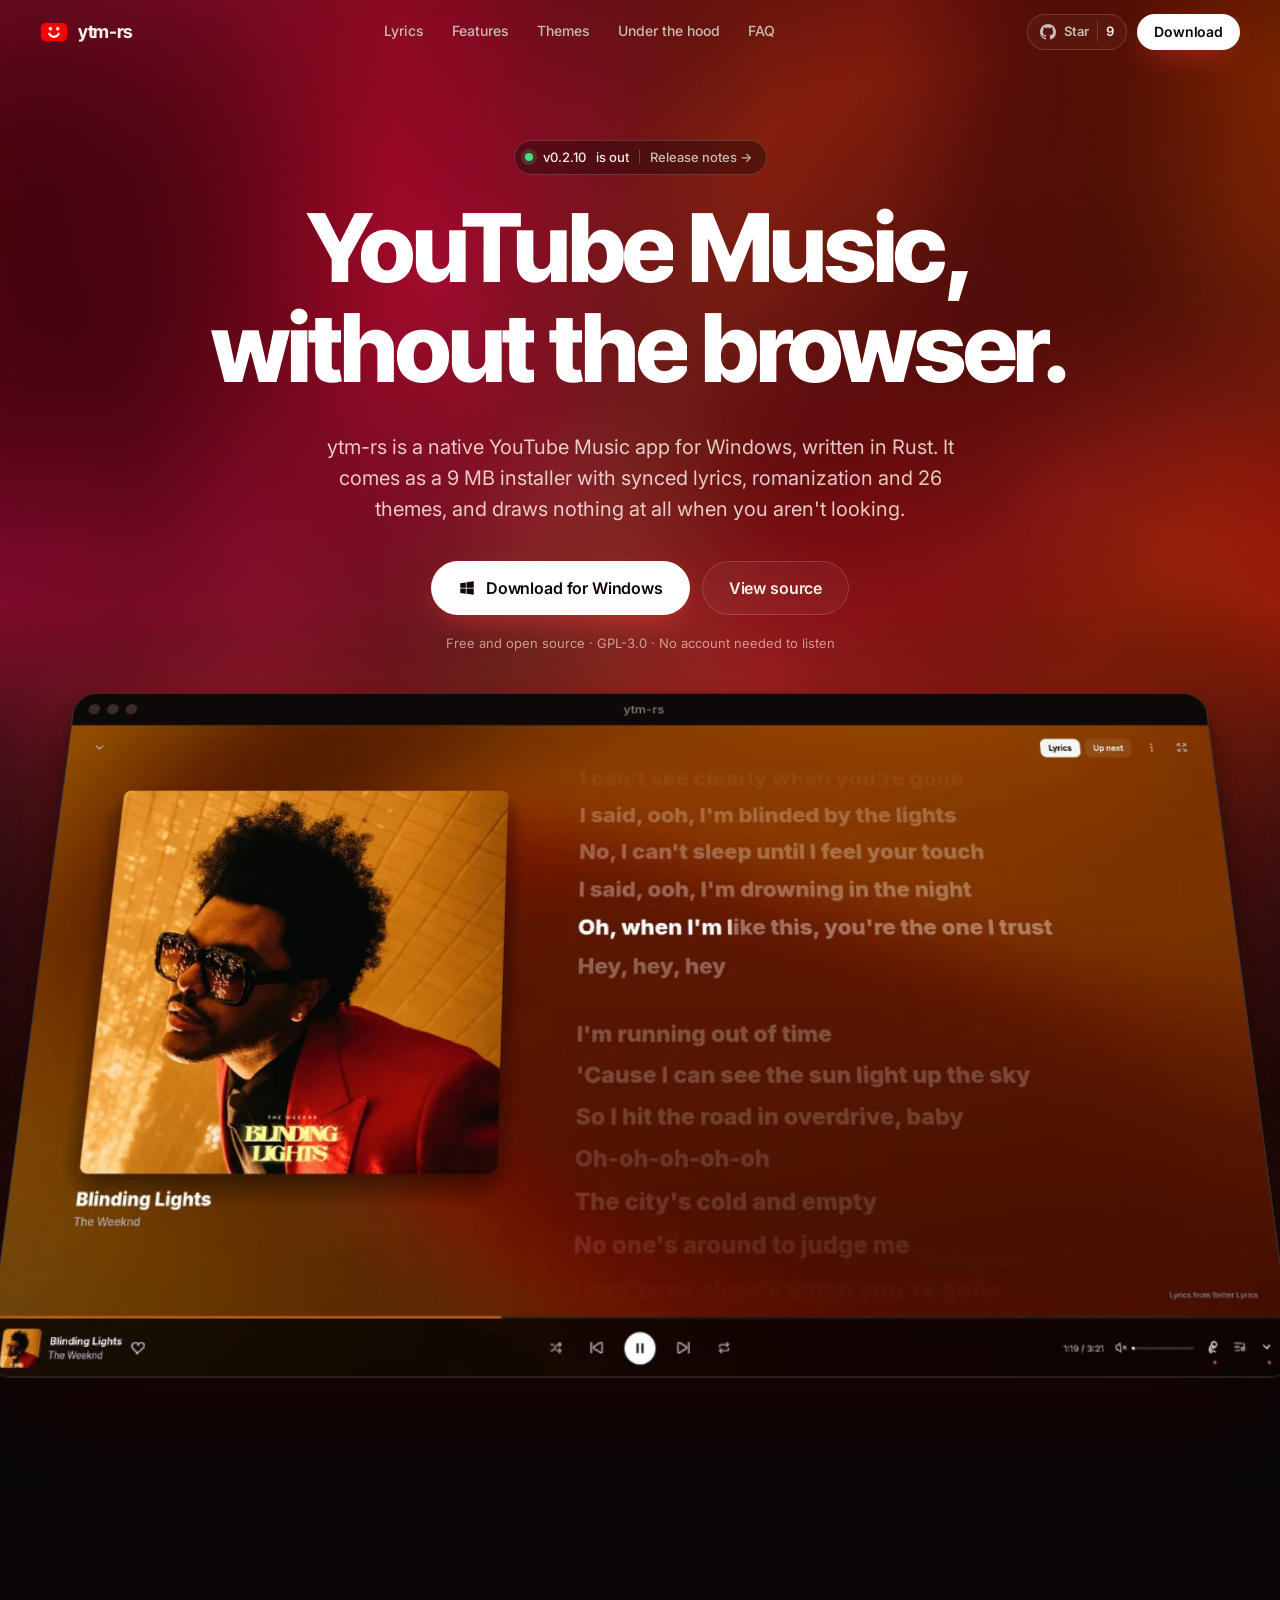
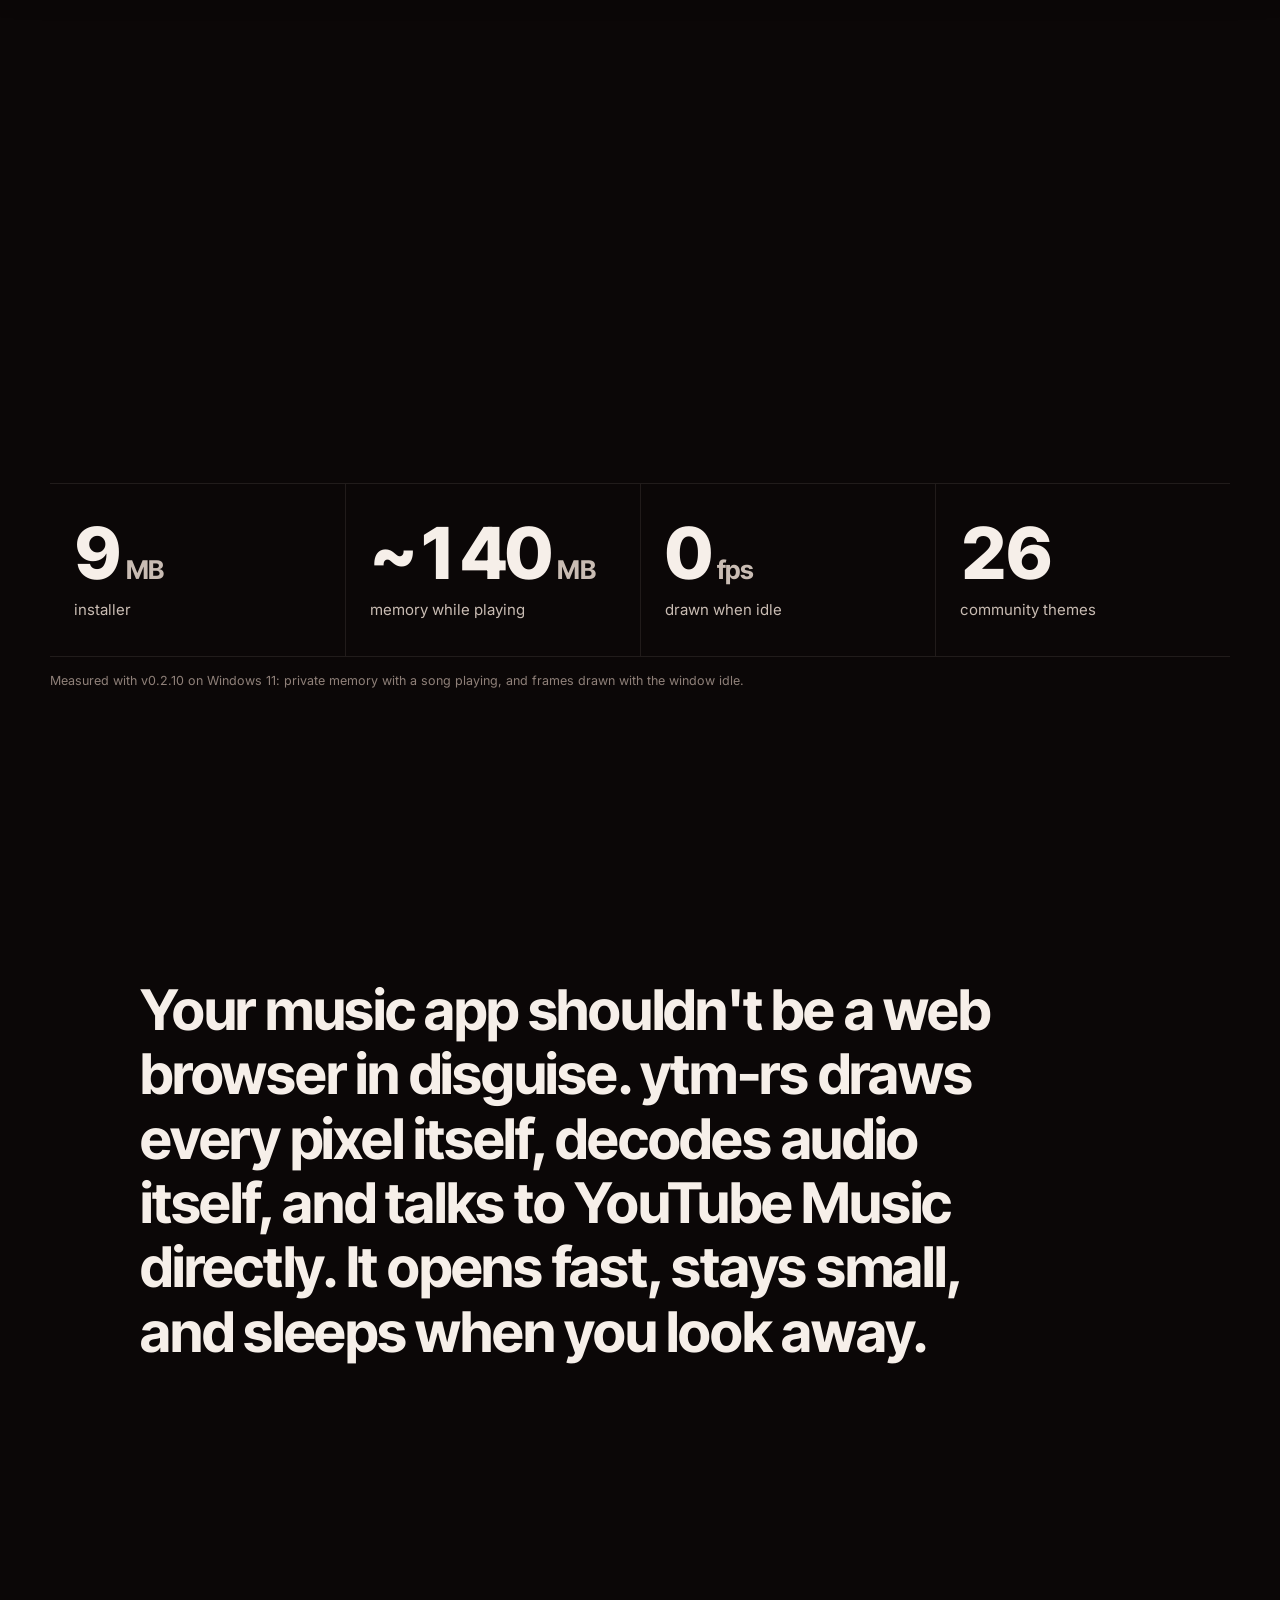
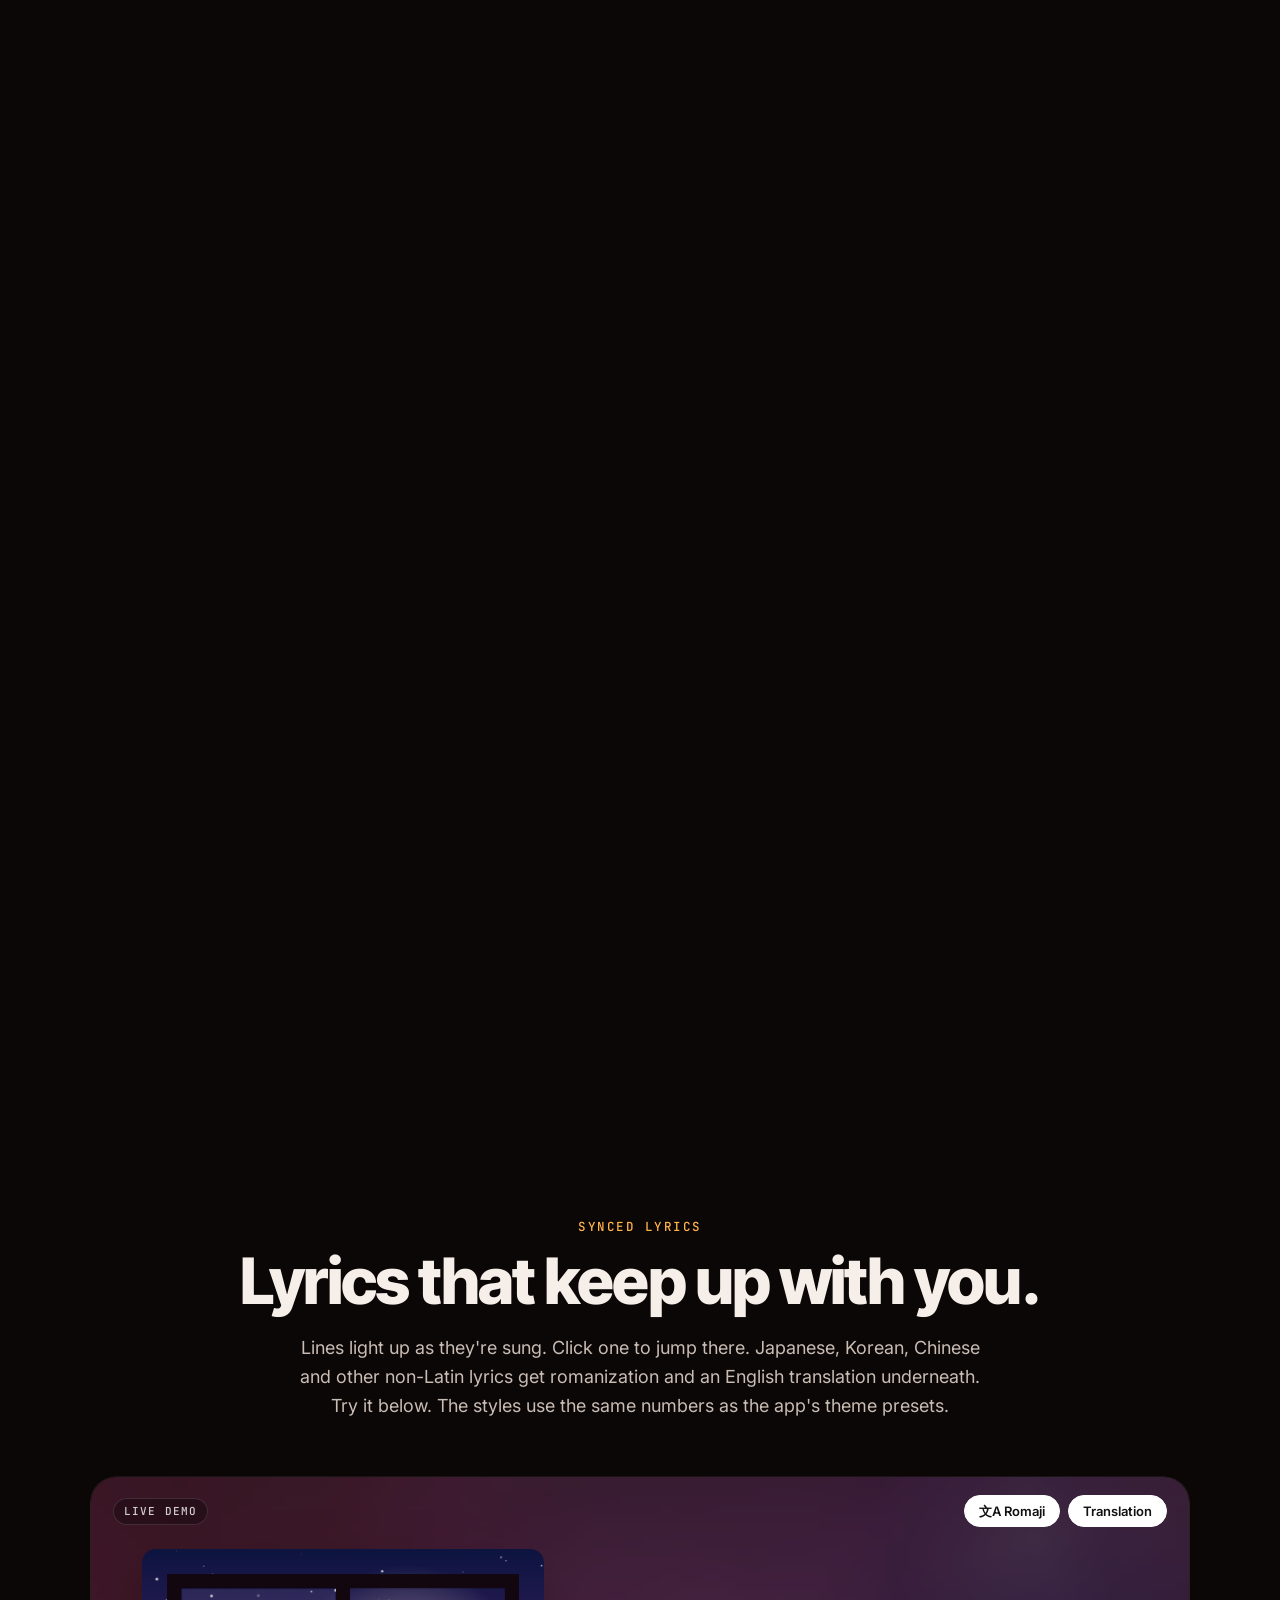
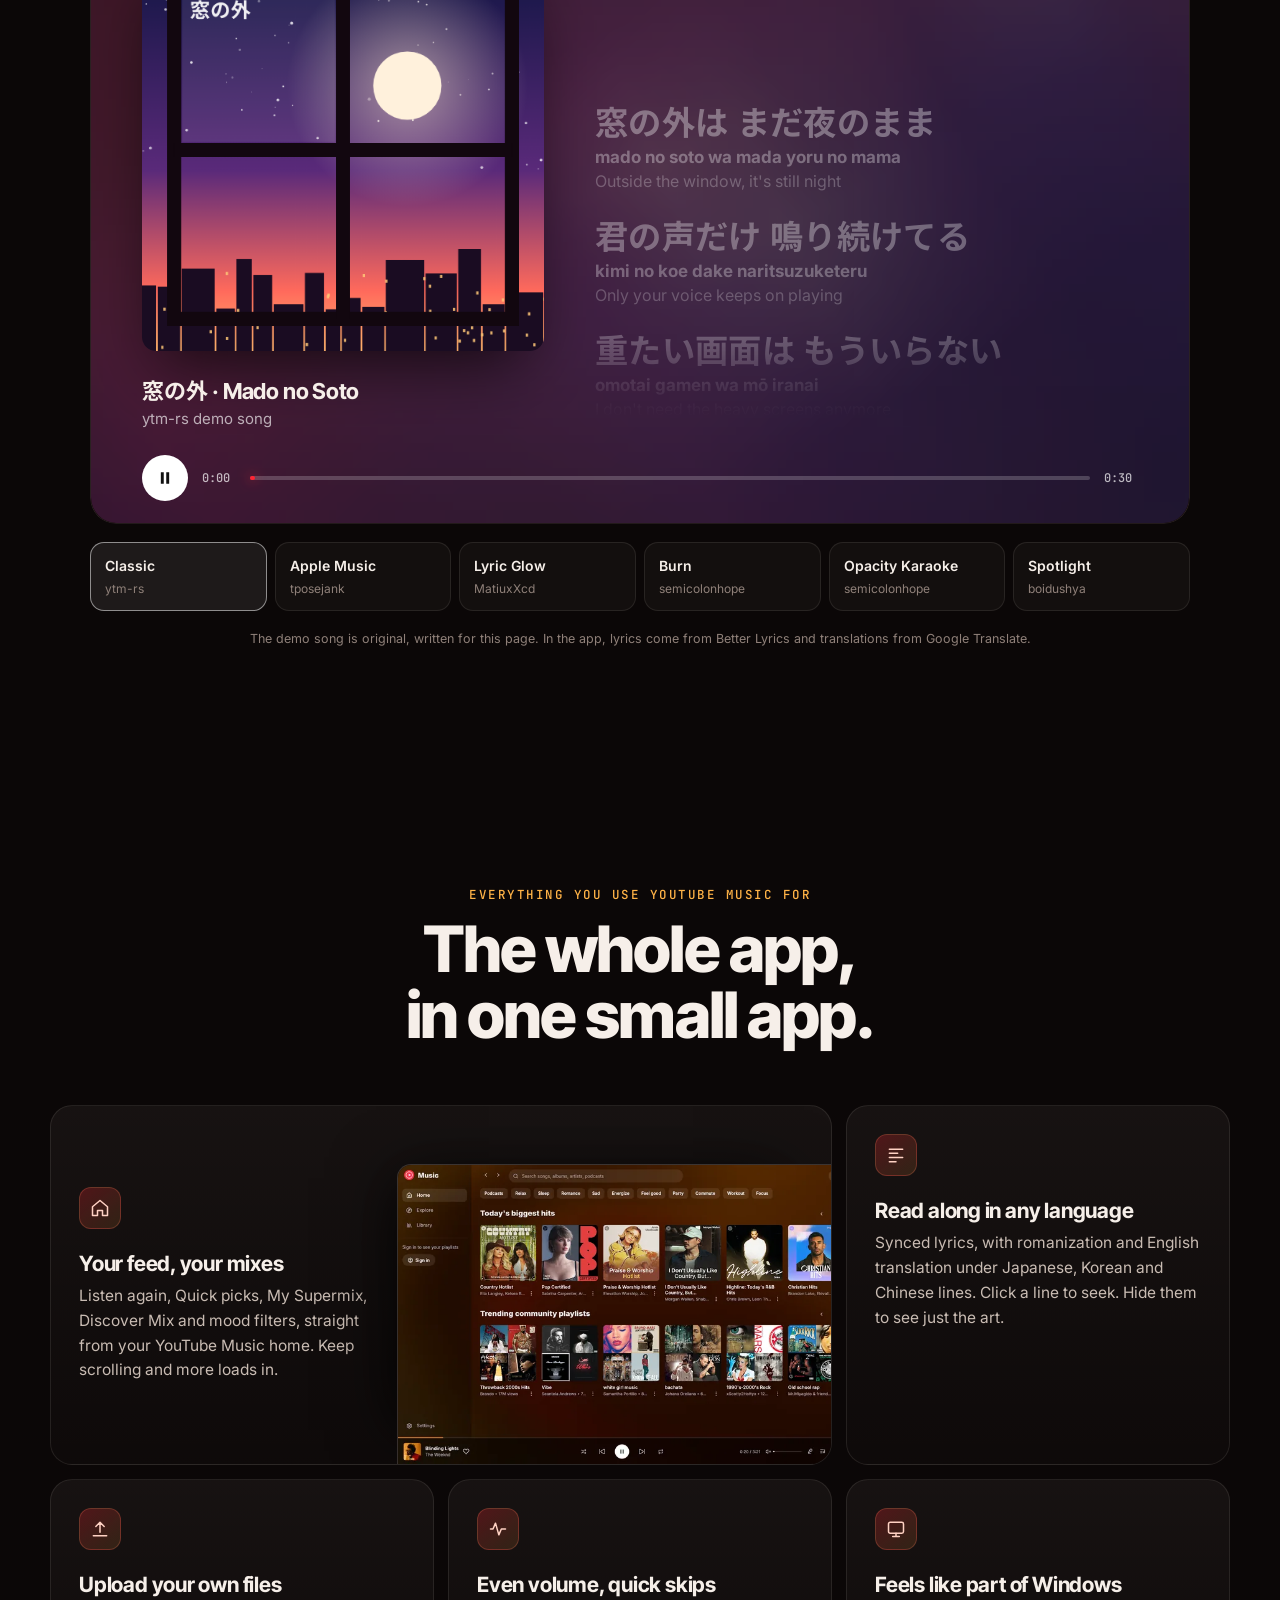
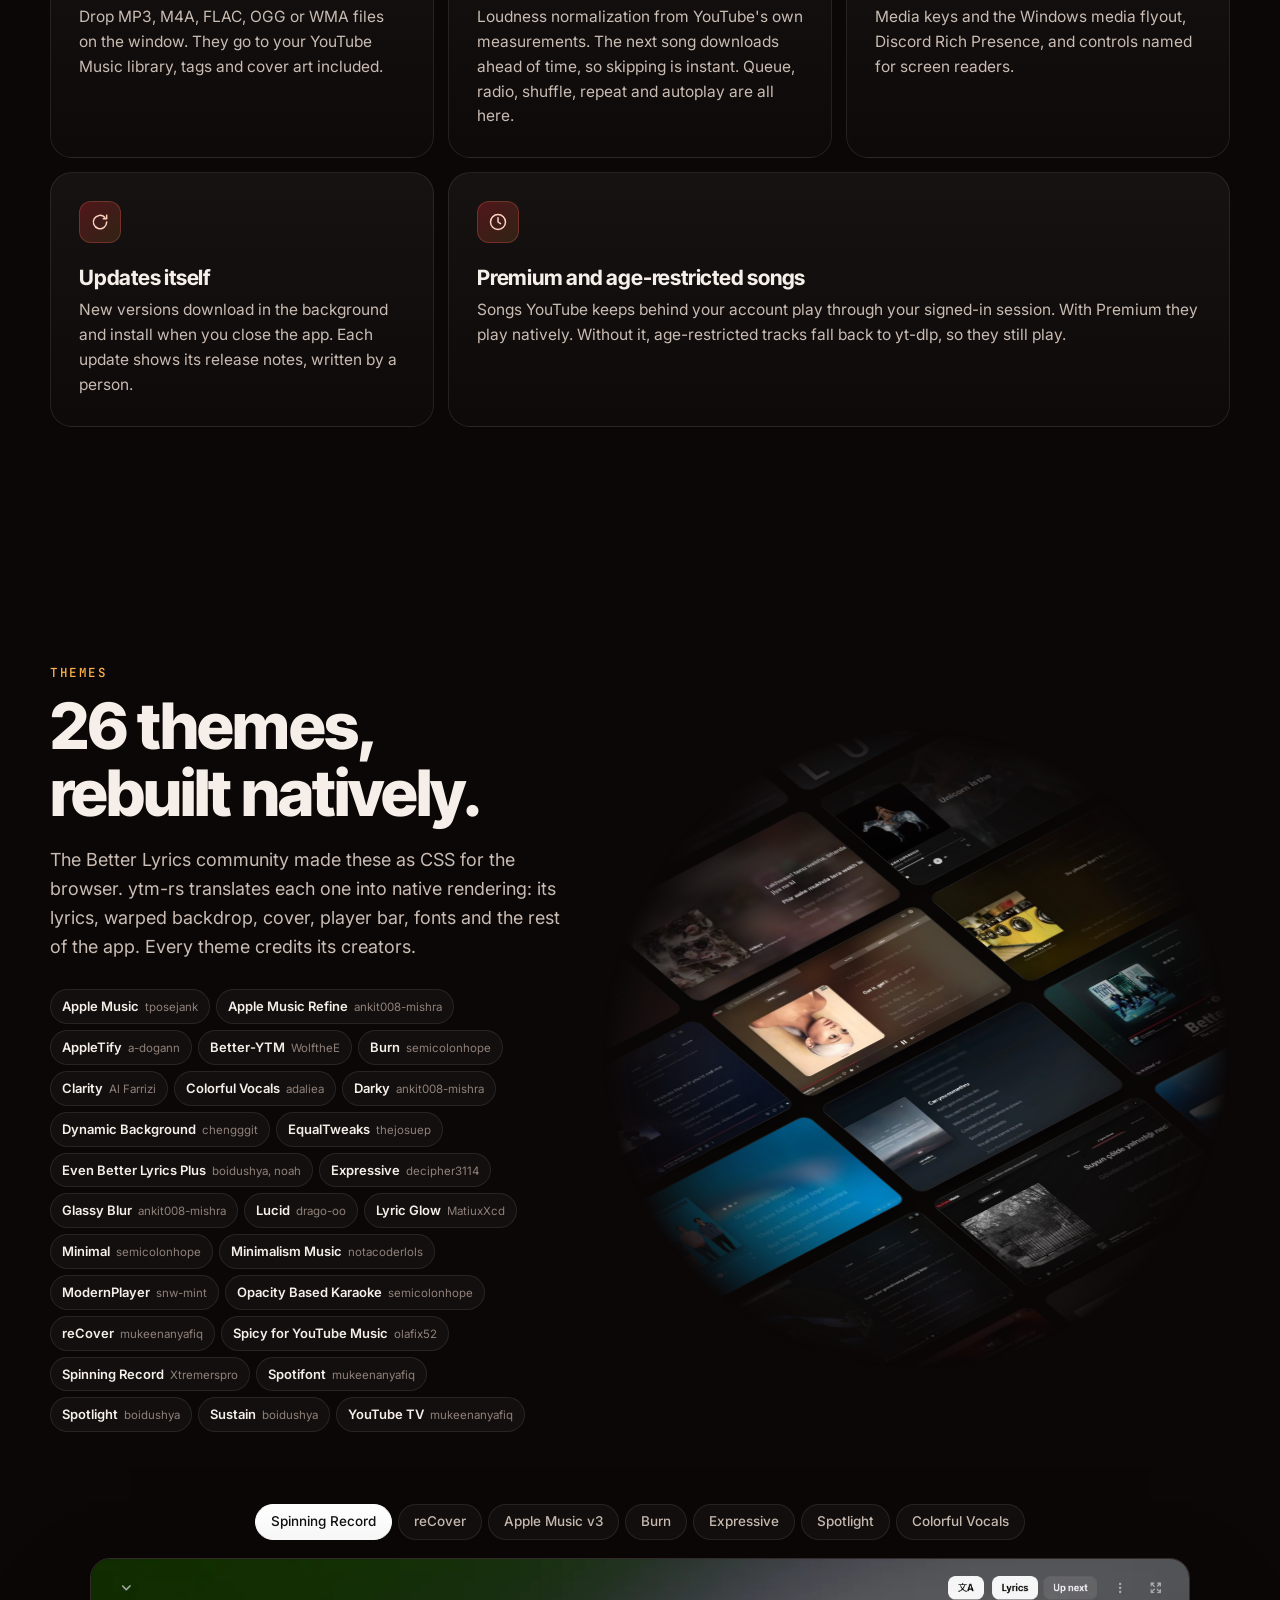
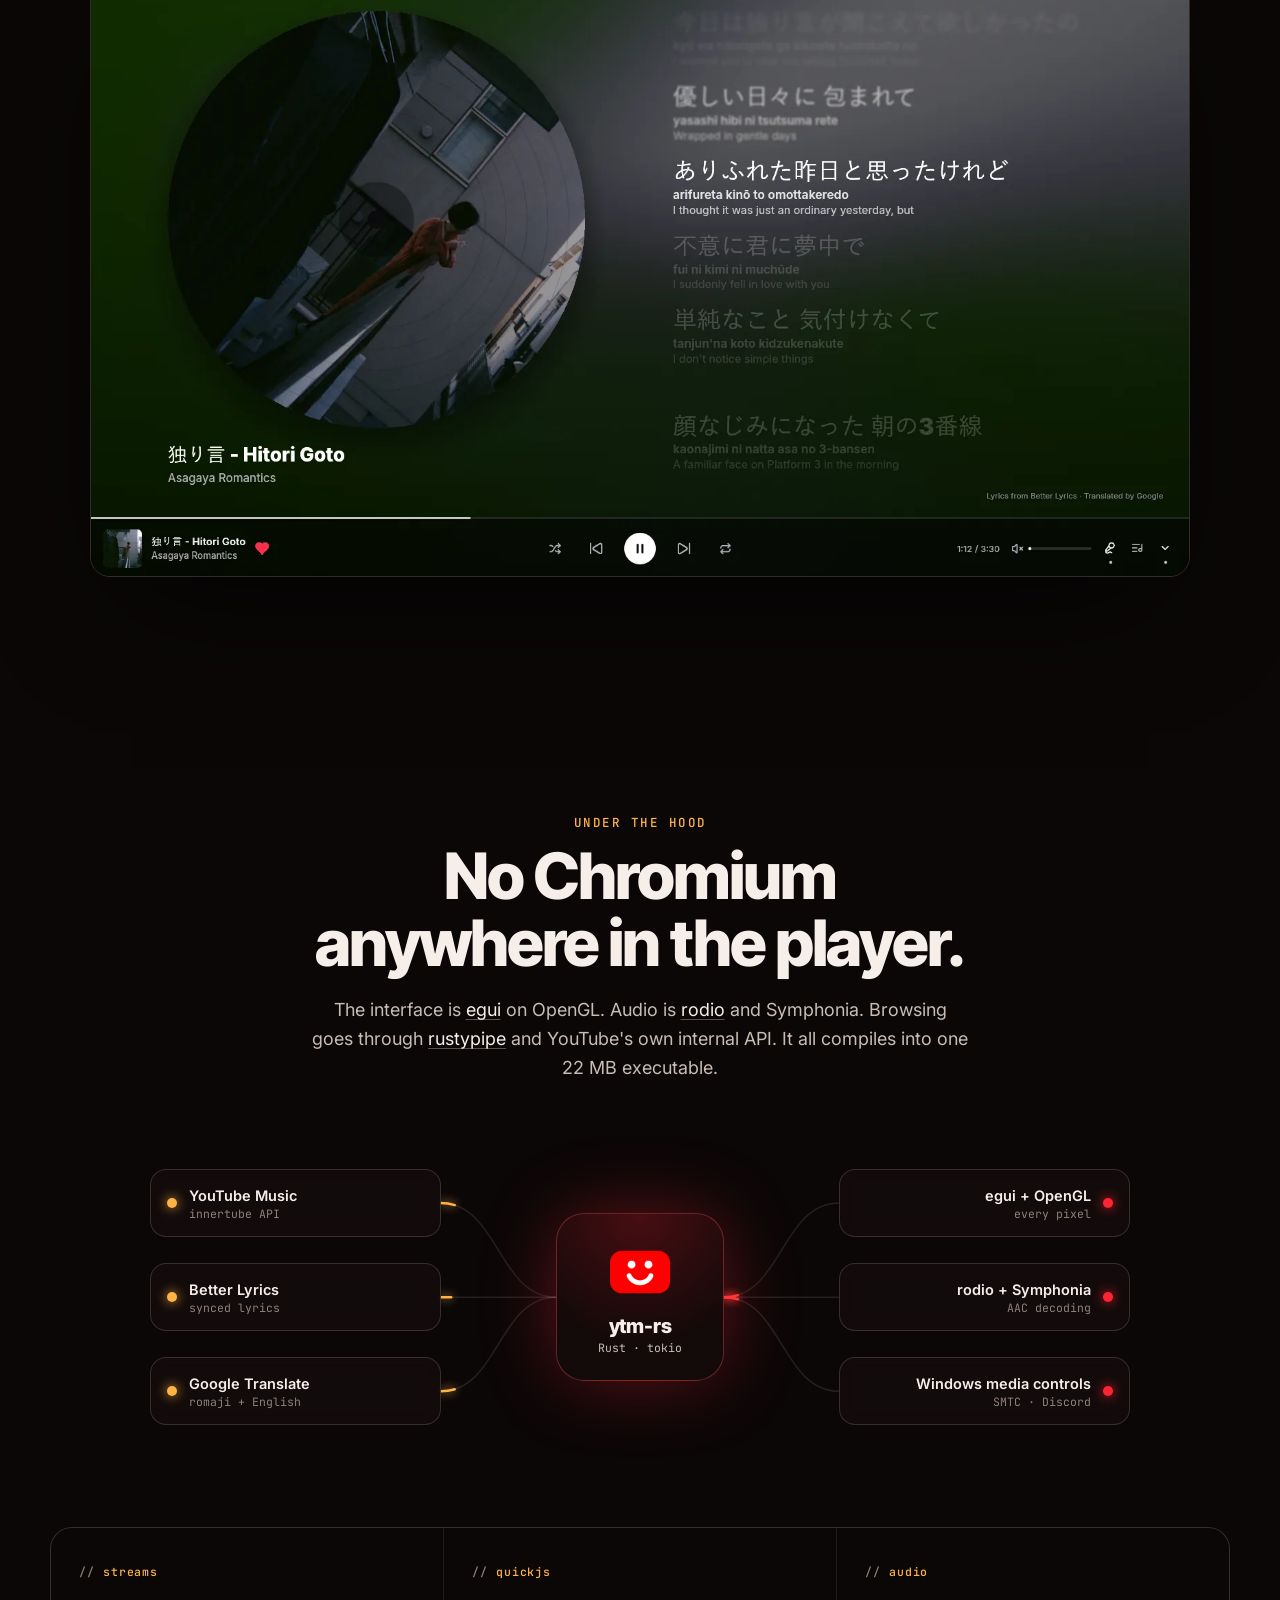
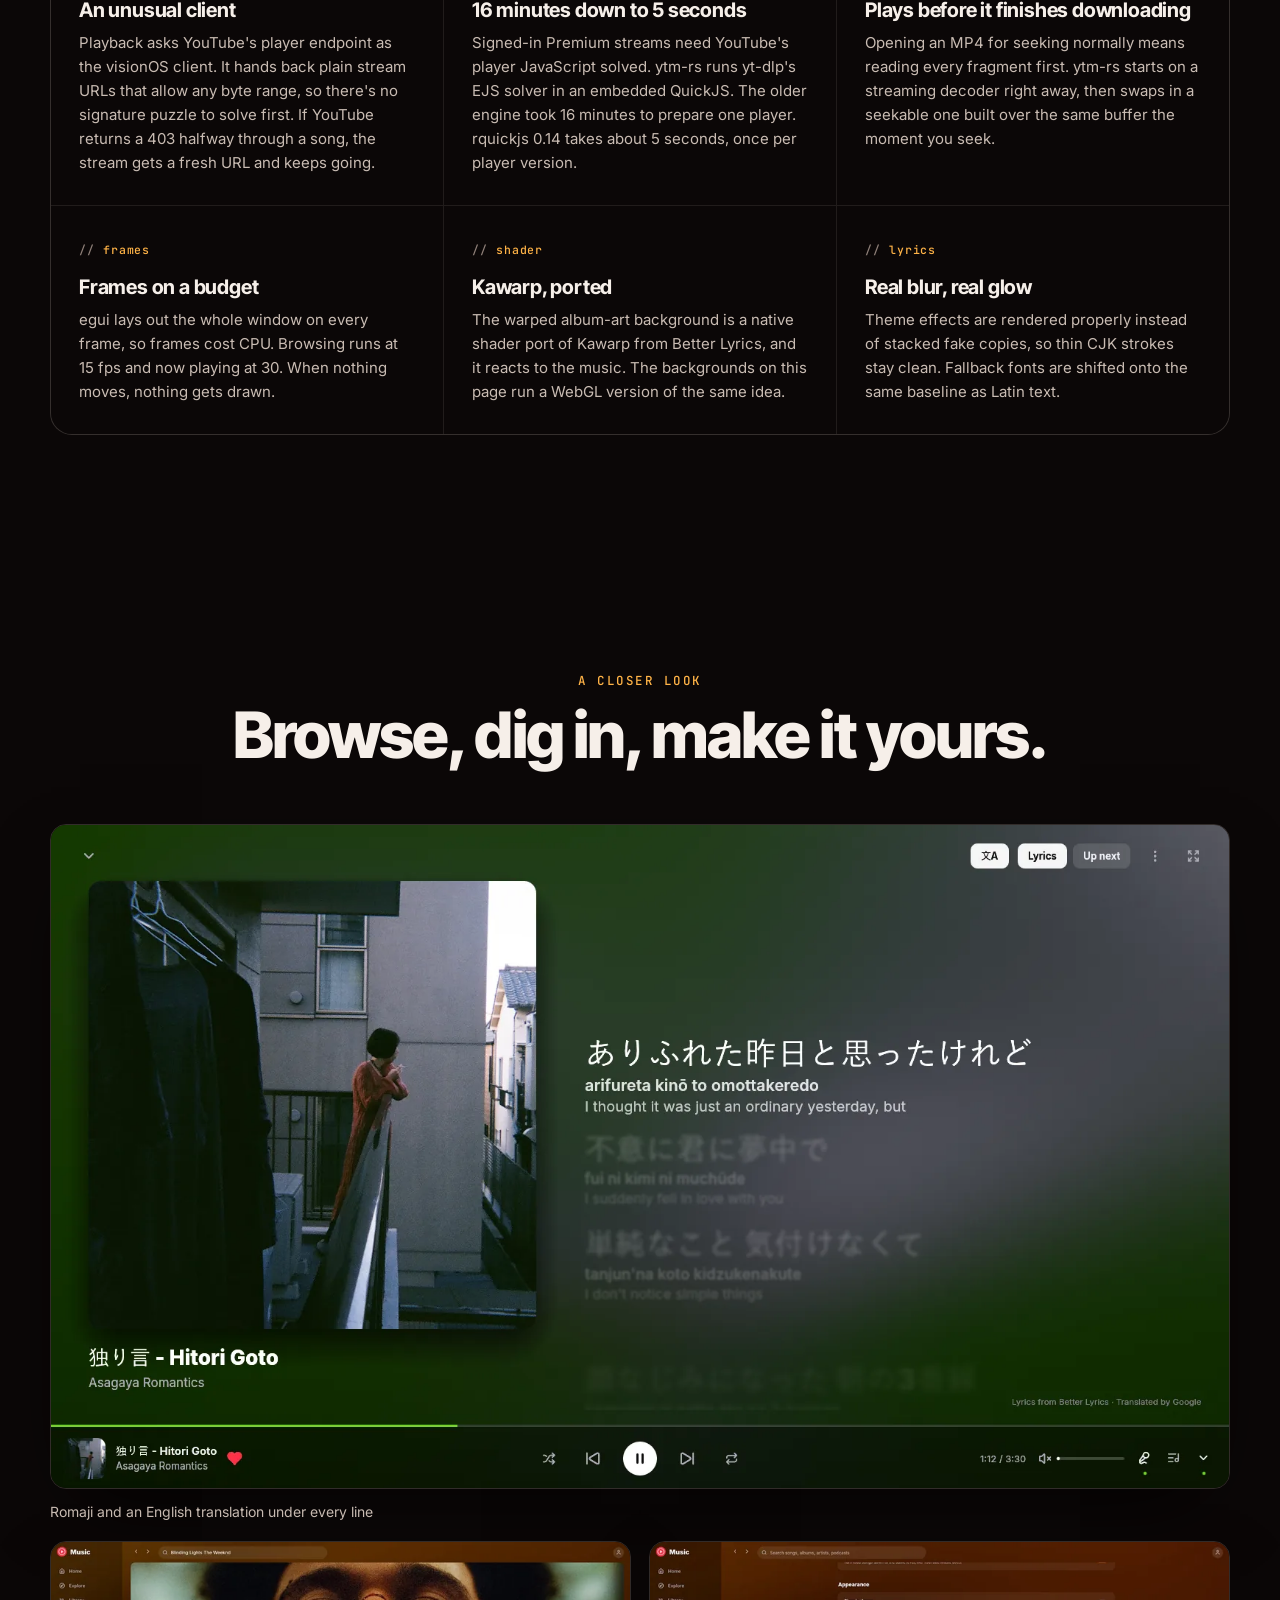
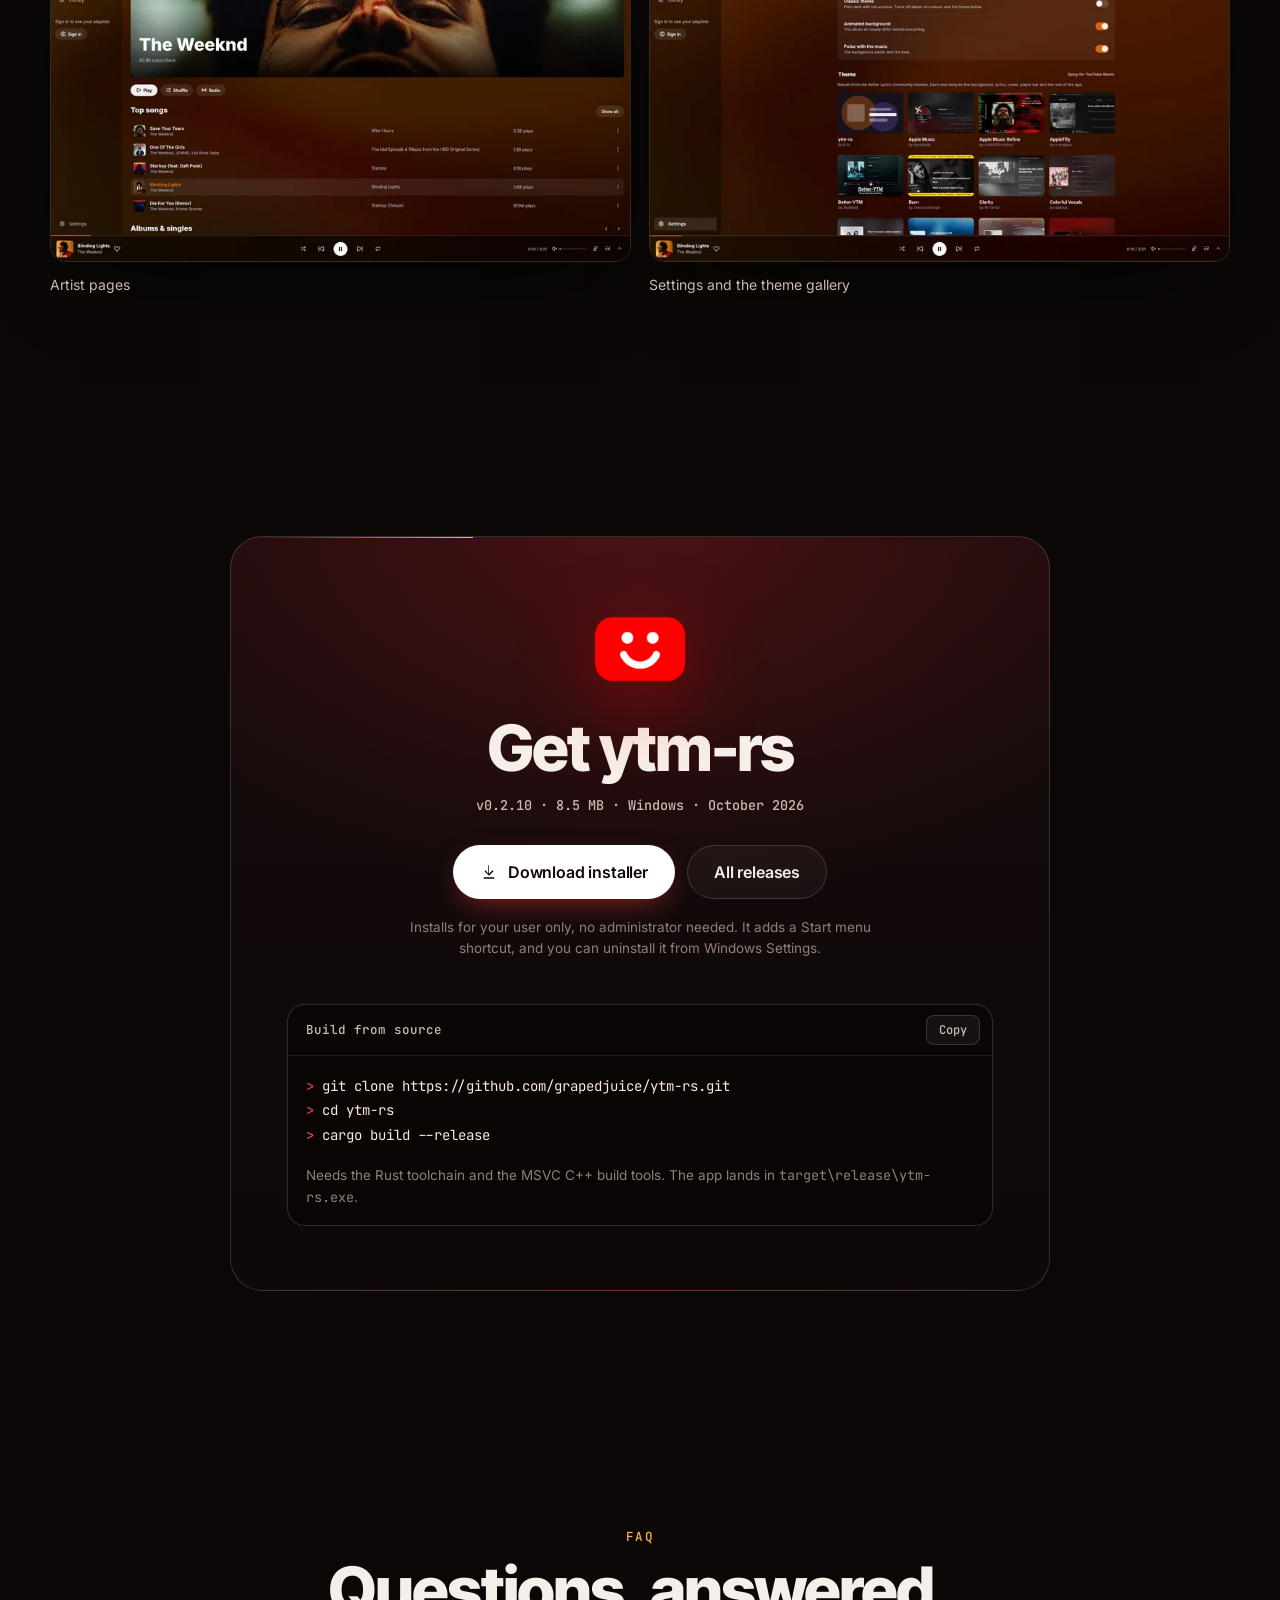
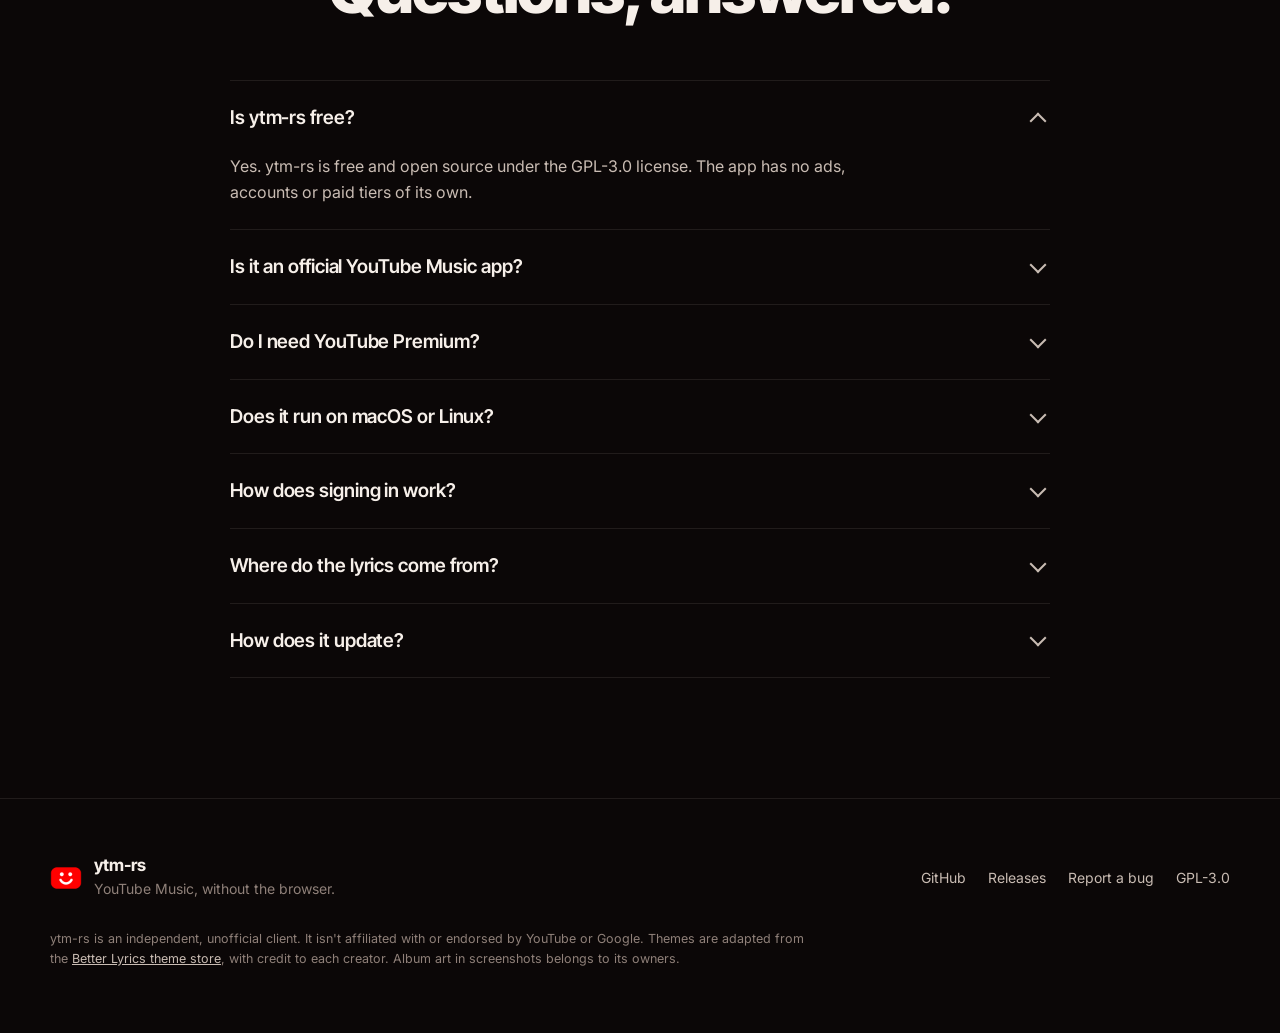
==== site/index.html @ 5dea9b3c "Website: glow layer, full theme wall, feed card screenshot, live stars - Lyric glow is a text-shadow" ====
<!doctype html>
<html lang="en">
<head>
<meta charset="utf-8">
<meta name="viewport" content="width=device-width, initial-scale=1, viewport-fit=cover">
<title>ytm-rs: a fast, native YouTube Music desktop app for Windows</title>
<meta name="description" content="ytm-rs is a free, open-source YouTube Music desktop client written in Rust. A 9 MB installer with synced lyrics, romanization, 26 themes and no Electron.">
<meta name="keywords" content="YouTube Music desktop app, YouTube Music client, YouTube Music Windows, native YouTube Music player, Rust music player, egui, synced lyrics, romanized lyrics, Electron alternative, open source">
<link rel="canonical" href="https://grapedjuice.github.io/ytm-rs/">
<meta name="robots" content="index, follow, max-image-preview:large">
<meta name="author" content="grapedjuice">
<meta name="theme-color" content="#0b0707">
<meta name="color-scheme" content="dark">

<meta property="og:type" content="website">
<meta property="og:site_name" content="ytm-rs">
<meta property="og:title" content="ytm-rs: YouTube Music, without the browser">
<meta property="og:description" content="A native YouTube Music desktop app written in Rust. 9 MB installer, synced lyrics with romanization, 26 themes, free and open source.">
<meta property="og:url" content="https://grapedjuice.github.io/ytm-rs/">
<meta property="og:image" content="https://grapedjuice.github.io/ytm-rs/og.png">
<meta property="og:image:width" content="1200">
<meta property="og:image:height" content="630">
<meta property="og:image:alt" content="ytm-rs, a native YouTube Music app, showing synced Japanese lyrics with romanization">
<meta name="twitter:card" content="summary_large_image">
<meta name="twitter:title" content="ytm-rs: YouTube Music, without the browser">
<meta name="twitter:description" content="A native YouTube Music desktop app written in Rust. 9 MB installer, synced lyrics, 26 themes, open source.">
<meta name="twitter:image" content="https://grapedjuice.github.io/ytm-rs/og.png">

<link rel="icon" href="favicon.ico" sizes="any">
<link rel="icon" type="image/png" sizes="32x32" href="favicon-32.png">
<link rel="apple-touch-icon" href="apple-touch-icon.png">
<link rel="manifest" href="site.webmanifest">

<link rel="preconnect" href="https://fonts.googleapis.com">
<link rel="preconnect" href="https://fonts.gstatic.com" crossorigin>
<link rel="stylesheet" href="https://fonts.googleapis.com/css2?family=Inter+Tight:wght@600;700;800;900&family=Inter:wght@400;500;600;700&family=JetBrains+Mono:wght@400;500&display=swap">
<link rel="stylesheet" href="https://fonts.googleapis.com/css2?family=Noto+Sans+JP:wght@500;700&display=swap&text=%E3%81%84%E3%81%86%E3%81%8C%E3%81%8F%E3%81%91%E3%81%95%E3%81%9A%E3%81%9D%E3%81%9F%E3%81%A0%E3%81%A3%E3%81%A4%E3%81%A6%E3%81%A7%E3%81%A8%E3%81%AA%E3%81%AB%E3%81%AE%E3%81%AF%E3%81%B2%E3%81%BE%E3%82%82%E3%82%89%E3%82%8A%E3%82%8B%E5%87%BA%E5%90%9B%E5%A3%B0%E5%A4%96%E5%A4%9C%E6%96%87%E6%9C%9D%E6%9D%A5%E6%AD%8C%E7%94%BB%E7%AA%93%E7%B6%9A%E8%90%BD%E8%B5%B0%E8%BB%BD%E9%87%8D%E9%9D%A2%E9%9F%B3%E9%B3%B4A">
<link rel="stylesheet" href="vendor/lenis.css">
<link rel="stylesheet" href="styles.css">
<link rel="preload" as="image" href="img/shots/now-playing-1600.webp" imagesrcset="img/shots/now-playing-800.webp 800w, img/shots/now-playing-1600.webp 1600w" imagesizes="(max-width: 1100px) 100vw, 1100px">

<script type="application/ld+json">
{
  "@context": "https://schema.org",
  "@graph": [
    {
      "@type": "SoftwareApplication",
      "@id": "https://grapedjuice.github.io/ytm-rs/#app",
      "name": "ytm-rs",
      "alternateName": "ytm-rs YouTube Music client",
      "description": "A fast, lightweight, native YouTube Music desktop client written in Rust with egui and rodio. Synced lyrics with romanization and translation, 26 themes, uploads, Discord Rich Presence and automatic updates.",
      "applicationCategory": "MultimediaApplication",
      "applicationSubCategory": "Music player",
      "operatingSystem": "Windows",
      "softwareVersion": "0.2.10",
      "fileSize": "9MB",
      "url": "https://grapedjuice.github.io/ytm-rs/",
      "downloadUrl": "https://github.com/grapedjuice/ytm-rs/releases/latest",
      "installUrl": "https://github.com/grapedjuice/ytm-rs/releases/latest",
      "license": "https://www.gnu.org/licenses/gpl-3.0.html",
      "isAccessibleForFree": true,
      "image": "https://grapedjuice.github.io/ytm-rs/og.png",
      "screenshot": [
        "https://grapedjuice.github.io/ytm-rs/img/shots/jp-1600.webp",
        "https://grapedjuice.github.io/ytm-rs/img/shots/home-1600.webp",
        "https://grapedjuice.github.io/ytm-rs/img/shots/spinning-record-1600.webp"
      ],
      "offers": { "@type": "Offer", "price": "0", "priceCurrency": "USD" },
      "author": { "@type": "Person", "name": "grapedjuice", "url": "https://github.com/grapedjuice" },
      "sameAs": ["https://github.com/grapedjuice/ytm-rs"]
    },
    {
      "@type": "SoftwareSourceCode",
      "name": "ytm-rs",
      "codeRepository": "https://github.com/grapedjuice/ytm-rs",
      "programmingLanguage": "Rust",
      "license": "https://www.gnu.org/licenses/gpl-3.0.html",
      "targetProduct": { "@id": "https://grapedjuice.github.io/ytm-rs/#app" }
    },
    {
      "@type": "WebSite",
      "name": "ytm-rs",
      "url": "https://grapedjuice.github.io/ytm-rs/"
    },
    {
      "@type": "FAQPage",
      "mainEntity": [
        { "@type": "Question", "name": "Is ytm-rs free?", "acceptedAnswer": { "@type": "Answer", "text": "Yes. ytm-rs is free and open source under the GPL-3.0 license. There are no ads, accounts or paid tiers in the app itself." } },
        { "@type": "Question", "name": "Is ytm-rs an official YouTube Music app?", "acceptedAnswer": { "@type": "Answer", "text": "No. ytm-rs is an unofficial client built by an independent developer. It talks to the same services music.youtube.com uses, so changes on YouTube's side can occasionally affect playback, sign-in or lyrics." } },
        { "@type": "Question", "name": "Do I need YouTube Premium to use ytm-rs?", "acceptedAnswer": { "@type": "Answer", "text": "No. You can browse, search and play without signing in. Signing in unlocks your home feed, library, likes and history. Premium-only songs play natively if your account has Premium." } },
        { "@type": "Question", "name": "Does ytm-rs run on macOS or Linux?", "acceptedAnswer": { "@type": "Answer", "text": "Releases are built and tested for Windows. The app is written with cross-platform Rust libraries, but macOS and Linux builds aren't published or tested yet." } },
        { "@type": "Question", "name": "Where do the synced lyrics come from?", "acceptedAnswer": { "@type": "Answer", "text": "Synced lyrics come from the Better Lyrics API, with YouTube Music's own plain lyrics as a fallback. Romanization and English translations for Japanese, Korean, Chinese and other non-Latin lyrics come from Google Translate." } },
        { "@type": "Question", "name": "How does ytm-rs update?", "acceptedAnswer": { "@type": "Answer", "text": "The installed app checks GitHub for new releases, downloads them in the background and installs when you close it. You can also restart to update right away, or turn updates off in Settings." } }
      ]
    }
  ]
}
</script>
</head>
<body>
<a class="skip" href="#main">Skip to content</a>

<header class="nav" id="nav">
  <a class="nav__brand" href="#top" aria-label="ytm-rs home">
    <img src="icon-192.png" alt="" width="28" height="28">
    <span>ytm-rs</span>
  </a>
  <nav class="nav__links" aria-label="Sections">
    <a href="#lyrics">Lyrics</a>
    <a href="#features">Features</a>
    <a href="#themes">Themes</a>
    <a href="#engine">Under the hood</a>
    <a href="#faq">FAQ</a>
  </nav>
  <div class="nav__actions">
    <a class="gh-pill" href="https://github.com/grapedjuice/ytm-rs" rel="noopener" aria-label="ytm-rs on GitHub">
      <svg viewBox="0 0 16 16" width="16" height="16" aria-hidden="true"><path fill="currentColor" d="M8 0C3.58 0 0 3.58 0 8c0 3.54 2.29 6.53 5.47 7.59.4.07.55-.17.55-.38 0-.19-.01-.82-.01-1.49-2.01.37-2.53-.49-2.69-.94-.09-.23-.48-.94-.82-1.13-.28-.15-.68-.52-.01-.53.63-.01 1.08.58 1.23.82.72 1.21 1.87.87 2.33.66.07-.52.28-.87.51-1.07-1.78-.2-3.64-.89-3.64-3.95 0-.87.31-1.59.82-2.15-.08-.2-.36-1.02.08-2.12 0 0 .67-.21 2.2.82.64-.18 1.32-.27 2-.27.68 0 1.36.09 2 .27 1.53-1.04 2.2-.82 2.2-.82.44 1.1.16 1.92.08 2.12.51.56.82 1.27.82 2.15 0 3.07-1.87 3.75-3.65 3.95.29.25.54.73.54 1.48 0 1.07-.01 1.93-.01 2.2 0 .21.15.46.55.38A8.013 8.013 0 0016 8c0-4.42-3.58-8-8-8z"/></svg>
      <span class="gh-pill__label">Star</span>
      <span class="gh-pill__count" data-stars>9</span>
    </a>
    <a class="btn btn--sm btn--primary" href="#download">Download</a>
  </div>
</header>

<main id="main">

<!-- ============ HERO ============ -->
<section class="hero" id="top" aria-labelledby="hero-title">
  <canvas class="hero__bg" data-warp="hero" aria-hidden="true"></canvas>
  <div class="hero__grain" aria-hidden="true"></div>
  <div class="hero__inner">
    <a class="chip" href="https://github.com/grapedjuice/ytm-rs/releases/latest" rel="noopener">
      <span class="chip__dot"></span>
      <span data-version>v0.2.10</span> is out
      <span class="chip__sep"></span>
      <span class="chip__more">Release notes →</span>
    </a>
    <h1 class="hero__title karaoke" id="hero-title">
      <span class="kline"><span class="kw">YouTube</span> <span class="kw">Music,</span></span>
      <span class="kline"><span class="kw">without</span> <span class="kw">the</span> <span class="kw">browser.</span></span>
    </h1>
    <p class="hero__sub">
      ytm-rs is a native YouTube Music app for Windows, written in Rust. It comes as a 9&nbsp;MB installer with synced lyrics, romanization and 26 themes, and draws nothing at all when you aren't looking.
    </p>
    <div class="hero__cta">
      <a class="btn btn--primary btn--lg" href="#download" data-dl>
        <svg viewBox="0 0 24 24" width="18" height="18" aria-hidden="true"><path fill="currentColor" d="M3 5.5 10.4 4.5v7H3zM11.4 4.36 21 3v8.5h-9.6zM3 12.5h7.4v7L3 18.5zM11.4 12.5H21V21l-9.6-1.36z"/></svg>
        Download for Windows
      </a>
      <a class="btn btn--ghost btn--lg" href="https://github.com/grapedjuice/ytm-rs" rel="noopener">View source</a>
    </div>
    <p class="hero__meta">Free and open source · GPL-3.0 · No account needed to listen</p>
  </div>

  <div class="scrollframe" data-scrollframe>
    <div class="scrollframe__stage">
      <figure class="device" data-device>
        <div class="device__bar" aria-hidden="true"><i></i><i></i><i></i><span>ytm-rs</span></div>
        <img src="img/shots/now-playing-1600.webp" srcset="img/shots/now-playing-800.webp 800w, img/shots/now-playing-1600.webp 1600w" sizes="(max-width: 1100px) 100vw, 1100px" width="1600" height="881" alt="ytm-rs now playing Blinding Lights by The Weeknd, with synced lyrics over an animated album-art background" fetchpriority="high">
      </figure>
    </div>
  </div>
</section>

<!-- ============ STATS ============ -->
<section class="stats" aria-label="By the numbers">
  <div class="stats__grid">
    <div class="stat"><span class="stat__num"><b data-tick="9">0</b><small>MB</small></span><span class="stat__label">installer</span></div>
    <div class="stat"><span class="stat__num"><b data-tick="140" data-prefix="~">0</b><small>MB</small></span><span class="stat__label">memory while playing</span></div>
    <div class="stat"><span class="stat__num"><b data-tick="0">0</b><small>fps</small></span><span class="stat__label">drawn when idle</span></div>
    <div class="stat"><span class="stat__num"><b data-tick="26">0</b></span><span class="stat__label">community themes</span></div>
  </div>
  <p class="stats__note">Measured with v0.2.10 on Windows 11: private memory with a song playing, and frames drawn with the window idle.</p>
</section>

<!-- ============ MANIFESTO ============ -->
<section class="reveal" data-reveal aria-label="Why ytm-rs exists">
  <div class="reveal__sticky">
    <p class="reveal__text" data-reveal-text>Your music app shouldn't be a web browser in disguise. ytm-rs draws every pixel itself, decodes audio itself, and talks to YouTube Music directly. It opens fast, stays small, and sleeps when you look away.</p>
  </div>
</section>

<!-- ============ LYRICS DEMO ============ -->
<section class="section lyrics" id="lyrics" aria-labelledby="lyrics-title">
  <div class="section__head">
    <p class="eyebrow">Synced lyrics</p>
    <h2 id="lyrics-title">Lyrics that keep up with you.</h2>
    <p class="lede">Lines light up as they're sung. Click one to jump there. Japanese, Korean, Chinese and other non-Latin lyrics get romanization and an English translation underneath. Try it below. The styles use the same numbers as the app's theme presets.</p>
  </div>

  <div class="player" data-player data-theme="classic">
    <canvas class="player__bg" data-warp="player" aria-hidden="true"></canvas>
    <div class="player__scrim" aria-hidden="true"></div>
    <div class="player__top">
      <span class="player__badge">Live demo</span>
      <div class="player__toggles">
        <button class="pill" type="button" data-toggle="romaji" aria-pressed="true">文A Romaji</button>
        <button class="pill" type="button" data-toggle="trans" aria-pressed="true">Translation</button>
      </div>
    </div>
    <div class="player__body">
      <div class="player__art">
        <canvas class="player__cover" data-cover width="512" height="512" role="img" aria-label="Album cover for the demo song Mado no Soto"></canvas>
        <div class="player__meta">
          <strong lang="ja">窓の外 <span lang="en">· Mado no Soto</span></strong>
          <span>ytm-rs demo song</span>
        </div>
      </div>
      <div class="player__lyrics" data-lyrics aria-live="off">
        <div class="lyr__track" data-track></div>
      </div>
    </div>
    <div class="player__bar">
      <button class="playbtn" type="button" data-play aria-label="Pause">
        <svg class="i-pause" viewBox="0 0 24 24" width="20" height="20" aria-hidden="true"><path fill="currentColor" d="M7 5h3.5v14H7zM13.5 5H17v14h-3.5z"/></svg>
        <svg class="i-play" viewBox="0 0 24 24" width="20" height="20" aria-hidden="true"><path fill="currentColor" d="M8 5.5v13l11-6.5z"/></svg>
      </button>
      <span class="player__time" data-time>0:00</span>
      <div class="player__progress" data-progress role="slider" aria-label="Seek" aria-valuemin="0" aria-valuemax="100" aria-valuenow="0" tabindex="0"><i data-fill></i></div>
      <span class="player__time" data-dur>0:30</span>
    </div>
  </div>

  <div class="themepick" role="radiogroup" aria-label="Lyric style">
    <button type="button" role="radio" aria-checked="true" data-style="classic"><b>Classic</b><span>ytm-rs</span></button>
    <button type="button" role="radio" aria-checked="false" data-style="apple"><b>Apple Music</b><span>tposejank</span></button>
    <button type="button" role="radio" aria-checked="false" data-style="glow"><b>Lyric Glow</b><span>MatiuxXcd</span></button>
    <button type="button" role="radio" aria-checked="false" data-style="burn"><b>Burn</b><span>semicolonhope</span></button>
    <button type="button" role="radio" aria-checked="false" data-style="karaoke"><b>Opacity Karaoke</b><span>semicolonhope</span></button>
    <button type="button" role="radio" aria-checked="false" data-style="spotlight"><b>Spotlight</b><span>boidushya</span></button>
  </div>
  <p class="fineprint">The demo song is original, written for this page. In the app, lyrics come from Better Lyrics and translations from Google Translate.</p>
</section>

<!-- ============ FEATURES ============ -->
<section class="section" id="features" aria-labelledby="features-title">
  <div class="section__head">
    <p class="eyebrow">Everything you use YouTube Music for</p>
    <h2 id="features-title">The whole app, in one small app.</h2>
  </div>

  <div class="bento">
    <article class="card card--wide card--shot" data-glow>
      <div class="card__copy">
        <span class="card__icon" aria-hidden="true"><svg viewBox="0 0 24 24"><path d="M3 10.5 12 3l9 7.5V21h-6v-6H9v6H3z"/></svg></span>
        <h3>Your feed, your mixes</h3>
        <p>Listen again, Quick picks, My Supermix, Discover Mix and mood filters, straight from your YouTube Music home. Keep scrolling and more loads in.</p>
      </div>
      <div class="card__window"><img src="img/shots/home-tall-1440.webp" srcset="img/shots/home-tall-720.webp 720w, img/shots/home-tall-1440.webp 1440w" sizes="(max-width: 900px) 100vw, 640px" width="1440" height="960" alt="ytm-rs home page with mood filters, today's biggest hits and trending community playlists" loading="lazy"></div>
    </article>

    <article class="card" data-glow>
      <span class="card__icon" aria-hidden="true"><svg viewBox="0 0 24 24"><path d="M4 5h16M4 10h10M4 15h16M4 20h8"/></svg></span>
      <h3>Read along in any language</h3>
      <p>Synced lyrics, with romanization and English translation under Japanese, Korean and Chinese lines. Click a line to seek. Hide them to see just the art.</p>
    </article>

    <article class="card" data-glow>
      <span class="card__icon" aria-hidden="true"><svg viewBox="0 0 24 24"><path d="M12 16V4m0 0-5 5m5-5 5 5M4 20h16"/></svg></span>
      <h3>Upload your own files</h3>
      <p>Drop MP3, M4A, FLAC, OGG or WMA files on the window. They go to your YouTube Music library, tags and cover art included.</p>
    </article>

    <article class="card" data-glow>
      <span class="card__icon" aria-hidden="true"><svg viewBox="0 0 24 24"><path d="M3 12h3l3-7 4 14 3-7h5"/></svg></span>
      <h3>Even volume, quick skips</h3>
      <p>Loudness normalization from YouTube's own measurements. The next song downloads ahead of time, so skipping is instant. Queue, radio, shuffle, repeat and autoplay are all here.</p>
    </article>

    <article class="card" data-glow>
      <span class="card__icon" aria-hidden="true"><svg viewBox="0 0 24 24"><rect x="3" y="4" width="18" height="13" rx="2"/><path d="M8 21h8M12 17v4"/></svg></span>
      <h3>Feels like part of Windows</h3>
      <p>Media keys and the Windows media flyout, Discord Rich Presence, and controls named for screen readers.</p>
    </article>

    <article class="card" data-glow>
      <span class="card__icon" aria-hidden="true"><svg viewBox="0 0 24 24"><path d="M20 12a8 8 0 1 1-2.34-5.66M20 4v4h-4"/></svg></span>
      <h3>Updates itself</h3>
      <p>New versions download in the background and install when you close the app. Each update shows its release notes, written by a person.</p>
    </article>

    <article class="card card--wide" data-glow>
      <span class="card__icon" aria-hidden="true"><svg viewBox="0 0 24 24"><circle cx="12" cy="12" r="9"/><path d="M12 7v5l3 2"/></svg></span>
      <h3>Premium and age-restricted songs</h3>
      <p>Songs YouTube keeps behind your account play through your signed-in session. With Premium they play natively. Without it, age-restricted tracks fall back to yt-dlp, so they still play.</p>
    </article>
  </div>
</section>

<!-- ============ THEMES ============ -->
<section class="section themes" id="themes" aria-labelledby="themes-title">
  <div class="themes__split">
    <div class="themes__copy">
      <p class="eyebrow">Themes</p>
      <h2 id="themes-title">26 themes, rebuilt natively.</h2>
      <p class="lede">The Better Lyrics community made these as CSS for the browser. ytm-rs translates each one into native rendering: its lyrics, warped backdrop, cover, player bar, fonts and the rest of the app. Every theme credits its creators.</p>
      <ul class="themes__names" aria-label="Included themes">
        <li><b>Apple Music</b><span>tposejank</span></li>
        <li><b>Apple Music Refine</b><span>ankit008-mishra</span></li>
        <li><b>AppleTify</b><span>a-dogann</span></li>
        <li><b>Better-YTM</b><span>WolftheE</span></li>
        <li><b>Burn</b><span>semicolonhope</span></li>
        <li><b>Clarity</b><span>Al Farrizi</span></li>
        <li><b>Colorful Vocals</b><span>adaliea</span></li>
        <li><b>Darky</b><span>ankit008-mishra</span></li>
        <li><b>Dynamic Background</b><span>chengggit</span></li>
        <li><b>EqualTweaks</b><span>thejosuep</span></li>
        <li><b>Even Better Lyrics Plus</b><span>boidushya, noah</span></li>
        <li><b>Expressive</b><span>decipher3114</span></li>
        <li><b>Glassy Blur</b><span>ankit008-mishra</span></li>
        <li><b>Lucid</b><span>drago-oo</span></li>
        <li><b>Lyric Glow</b><span>MatiuxXcd</span></li>
        <li><b>Minimal</b><span>semicolonhope</span></li>
        <li><b>Minimalism Music</b><span>notacoderlols</span></li>
        <li><b>ModernPlayer</b><span>snw-mint</span></li>
        <li><b>Opacity Based Karaoke</b><span>semicolonhope</span></li>
        <li><b>reCover</b><span>mukeenanyafiq</span></li>
        <li><b>Spicy for YouTube Music</b><span>olafix52</span></li>
        <li><b>Spinning Record</b><span>Xtremerspro</span></li>
        <li><b>Spotifont</b><span>mukeenanyafiq</span></li>
        <li><b>Spotlight</b><span>boidushya</span></li>
        <li><b>Sustain</b><span>boidushya</span></li>
        <li><b>YouTube TV</b><span>mukeenanyafiq</span></li>
      </ul>
    </div>
    <div class="marquee3d" aria-hidden="true">
      <div class="marquee3d__plane">
        <div class="marquee3d__col" style="--dur:46s">
          <img src="img/themes/apple-music.webp" alt="" width="480" height="300" decoding="async">
          <img src="img/themes/clarity-theme.webp" alt="" width="480" height="300" decoding="async">
          <img src="img/themes/eblp.webp" alt="" width="480" height="300" decoding="async">
          <img src="img/themes/minimal.webp" alt="" width="480" height="300" decoding="async">
          <img src="img/themes/spicy-for-ytm.webp" alt="" width="480" height="300" decoding="async">
          <img src="img/themes/youtube-tv-theme.webp" alt="" width="480" height="300" decoding="async">
          <img src="img/themes/apple-music.webp" alt="" width="480" height="300" decoding="async">
          <img src="img/themes/clarity-theme.webp" alt="" width="480" height="300" decoding="async">
          <img src="img/themes/eblp.webp" alt="" width="480" height="300" decoding="async">
          <img src="img/themes/minimal.webp" alt="" width="480" height="300" decoding="async">
          <img src="img/themes/spicy-for-ytm.webp" alt="" width="480" height="300" decoding="async">
          <img src="img/themes/youtube-tv-theme.webp" alt="" width="480" height="300" decoding="async">
          <img src="img/themes/apple-music.webp" alt="" width="480" height="300" decoding="async">
          <img src="img/themes/clarity-theme.webp" alt="" width="480" height="300" decoding="async">
          <img src="img/themes/eblp.webp" alt="" width="480" height="300" decoding="async">
          <img src="img/themes/minimal.webp" alt="" width="480" height="300" decoding="async">
          <img src="img/themes/spicy-for-ytm.webp" alt="" width="480" height="300" decoding="async">
          <img src="img/themes/youtube-tv-theme.webp" alt="" width="480" height="300" decoding="async">
          <img src="img/themes/apple-music.webp" alt="" width="480" height="300" decoding="async">
          <img src="img/themes/clarity-theme.webp" alt="" width="480" height="300" decoding="async">
          <img src="img/themes/eblp.webp" alt="" width="480" height="300" decoding="async">
          <img src="img/themes/minimal.webp" alt="" width="480" height="300" decoding="async">
          <img src="img/themes/spicy-for-ytm.webp" alt="" width="480" height="300" decoding="async">
          <img src="img/themes/youtube-tv-theme.webp" alt="" width="480" height="300" decoding="async">
        </div>
        <div class="marquee3d__col" style="--dur:60s">
          <img src="img/themes/colorful-vocals.webp" alt="" width="480" height="300" decoding="async">
          <img src="img/themes/expressive.webp" alt="" width="480" height="300" decoding="async">
          <img src="img/themes/minimalism-music.webp" alt="" width="480" height="300" decoding="async">
          <img src="img/themes/spinning-record.webp" alt="" width="480" height="300" decoding="async">
          <img src="img/themes/apple-music-v3.webp" alt="" width="480" height="300" decoding="async">
          <img src="img/themes/colorful-vocals.webp" alt="" width="480" height="300" decoding="async">
          <img src="img/themes/expressive.webp" alt="" width="480" height="300" decoding="async">
          <img src="img/themes/minimalism-music.webp" alt="" width="480" height="300" decoding="async">
          <img src="img/themes/spinning-record.webp" alt="" width="480" height="300" decoding="async">
          <img src="img/themes/apple-music-v3.webp" alt="" width="480" height="300" decoding="async">
          <img src="img/themes/colorful-vocals.webp" alt="" width="480" height="300" decoding="async">
          <img src="img/themes/expressive.webp" alt="" width="480" height="300" decoding="async">
          <img src="img/themes/minimalism-music.webp" alt="" width="480" height="300" decoding="async">
          <img src="img/themes/spinning-record.webp" alt="" width="480" height="300" decoding="async">
          <img src="img/themes/apple-music-v3.webp" alt="" width="480" height="300" decoding="async">
          <img src="img/themes/colorful-vocals.webp" alt="" width="480" height="300" decoding="async">
          <img src="img/themes/expressive.webp" alt="" width="480" height="300" decoding="async">
          <img src="img/themes/minimalism-music.webp" alt="" width="480" height="300" decoding="async">
          <img src="img/themes/spinning-record.webp" alt="" width="480" height="300" decoding="async">
          <img src="img/themes/apple-music-v3.webp" alt="" width="480" height="300" decoding="async">
        </div>
        <div class="marquee3d__col" style="--dur:52s">
          <img src="img/themes/glassy-blur.webp" alt="" width="480" height="300" decoding="async">
          <img src="img/themes/modern-player.webp" alt="" width="480" height="300" decoding="async">
          <img src="img/themes/spotifont.webp" alt="" width="480" height="300" decoding="async">
          <img src="img/themes/ad-nextgen.webp" alt="" width="480" height="300" decoding="async">
          <img src="img/themes/darky.webp" alt="" width="480" height="300" decoding="async">
          <img src="img/themes/glassy-blur.webp" alt="" width="480" height="300" decoding="async">
          <img src="img/themes/modern-player.webp" alt="" width="480" height="300" decoding="async">
          <img src="img/themes/spotifont.webp" alt="" width="480" height="300" decoding="async">
          <img src="img/themes/ad-nextgen.webp" alt="" width="480" height="300" decoding="async">
          <img src="img/themes/darky.webp" alt="" width="480" height="300" decoding="async">
          <img src="img/themes/glassy-blur.webp" alt="" width="480" height="300" decoding="async">
          <img src="img/themes/modern-player.webp" alt="" width="480" height="300" decoding="async">
          <img src="img/themes/spotifont.webp" alt="" width="480" height="300" decoding="async">
          <img src="img/themes/ad-nextgen.webp" alt="" width="480" height="300" decoding="async">
          <img src="img/themes/darky.webp" alt="" width="480" height="300" decoding="async">
          <img src="img/themes/glassy-blur.webp" alt="" width="480" height="300" decoding="async">
          <img src="img/themes/modern-player.webp" alt="" width="480" height="300" decoding="async">
          <img src="img/themes/spotifont.webp" alt="" width="480" height="300" decoding="async">
          <img src="img/themes/ad-nextgen.webp" alt="" width="480" height="300" decoding="async">
          <img src="img/themes/darky.webp" alt="" width="480" height="300" decoding="async">
        </div>
        <div class="marquee3d__col" style="--dur:66s">
          <img src="img/themes/opacity-based-karaoke.webp" alt="" width="480" height="300" decoding="async">
          <img src="img/themes/spotlight.webp" alt="" width="480" height="300" decoding="async">
          <img src="img/themes/wolfthee-theme-bytm.webp" alt="" width="480" height="300" decoding="async">
          <img src="img/themes/dynamic-background.webp" alt="" width="480" height="300" decoding="async">
          <img src="img/themes/lucid.webp" alt="" width="480" height="300" decoding="async">
          <img src="img/themes/opacity-based-karaoke.webp" alt="" width="480" height="300" decoding="async">
          <img src="img/themes/spotlight.webp" alt="" width="480" height="300" decoding="async">
          <img src="img/themes/wolfthee-theme-bytm.webp" alt="" width="480" height="300" decoding="async">
          <img src="img/themes/dynamic-background.webp" alt="" width="480" height="300" decoding="async">
          <img src="img/themes/lucid.webp" alt="" width="480" height="300" decoding="async">
          <img src="img/themes/opacity-based-karaoke.webp" alt="" width="480" height="300" decoding="async">
          <img src="img/themes/spotlight.webp" alt="" width="480" height="300" decoding="async">
          <img src="img/themes/wolfthee-theme-bytm.webp" alt="" width="480" height="300" decoding="async">
          <img src="img/themes/dynamic-background.webp" alt="" width="480" height="300" decoding="async">
          <img src="img/themes/lucid.webp" alt="" width="480" height="300" decoding="async">
          <img src="img/themes/opacity-based-karaoke.webp" alt="" width="480" height="300" decoding="async">
          <img src="img/themes/spotlight.webp" alt="" width="480" height="300" decoding="async">
          <img src="img/themes/wolfthee-theme-bytm.webp" alt="" width="480" height="300" decoding="async">
          <img src="img/themes/dynamic-background.webp" alt="" width="480" height="300" decoding="async">
          <img src="img/themes/lucid.webp" alt="" width="480" height="300" decoding="async">
        </div>
        <div class="marquee3d__col" style="--dur:56s">
          <img src="img/themes/sustain.webp" alt="" width="480" height="300" decoding="async">
          <img src="img/themes/burn.webp" alt="" width="480" height="300" decoding="async">
          <img src="img/themes/thejosueps-equal-tweaks-id.webp" alt="" width="480" height="300" decoding="async">
          <img src="img/themes/lyric-glow.webp" alt="" width="480" height="300" decoding="async">
          <img src="img/themes/recover-theme.webp" alt="" width="480" height="300" decoding="async">
          <img src="img/themes/sustain.webp" alt="" width="480" height="300" decoding="async">
          <img src="img/themes/burn.webp" alt="" width="480" height="300" decoding="async">
          <img src="img/themes/thejosueps-equal-tweaks-id.webp" alt="" width="480" height="300" decoding="async">
          <img src="img/themes/lyric-glow.webp" alt="" width="480" height="300" decoding="async">
          <img src="img/themes/recover-theme.webp" alt="" width="480" height="300" decoding="async">
          <img src="img/themes/sustain.webp" alt="" width="480" height="300" decoding="async">
          <img src="img/themes/burn.webp" alt="" width="480" height="300" decoding="async">
          <img src="img/themes/thejosueps-equal-tweaks-id.webp" alt="" width="480" height="300" decoding="async">
          <img src="img/themes/lyric-glow.webp" alt="" width="480" height="300" decoding="async">
          <img src="img/themes/recover-theme.webp" alt="" width="480" height="300" decoding="async">
          <img src="img/themes/sustain.webp" alt="" width="480" height="300" decoding="async">
          <img src="img/themes/burn.webp" alt="" width="480" height="300" decoding="async">
          <img src="img/themes/thejosueps-equal-tweaks-id.webp" alt="" width="480" height="300" decoding="async">
          <img src="img/themes/lyric-glow.webp" alt="" width="480" height="300" decoding="async">
          <img src="img/themes/recover-theme.webp" alt="" width="480" height="300" decoding="async">
        </div>
      </div>
    </div>
  </div>

  <div class="showcase" data-showcase>
    <div class="showcase__tabs" role="tablist" aria-label="Theme screenshots">
      <button role="tab" aria-selected="true" data-shot="spinning-record">Spinning Record</button>
      <button role="tab" aria-selected="false" data-shot="recover">reCover</button>
      <button role="tab" aria-selected="false" data-shot="apple-music-v3">Apple Music v3</button>
      <button role="tab" aria-selected="false" data-shot="burn">Burn</button>
      <button role="tab" aria-selected="false" data-shot="expressive">Expressive</button>
      <button role="tab" aria-selected="false" data-shot="spotlight">Spotlight</button>
      <button role="tab" aria-selected="false" data-shot="colorful-vocals">Colorful Vocals</button>
    </div>
    <div class="showcase__frame">
      <img data-shot-img="spinning-record" class="is-on" src="img/shots/spinning-record-1600.webp" srcset="img/shots/spinning-record-800.webp 800w, img/shots/spinning-record-1600.webp 1600w" sizes="(max-width: 1100px) 100vw, 1100px" width="1600" height="900" loading="lazy" alt="Spinning Record theme: the album cover turns slowly as a vinyl disc beside Japanese lyrics">
      <img data-shot-img="recover" src="img/shots/recover-1600.webp" srcset="img/shots/recover-800.webp 800w, img/shots/recover-1600.webp 1600w" sizes="(max-width: 1100px) 100vw, 1100px" width="1600" height="900" loading="lazy" alt="reCover theme: the cover fills the left side and fades into the lyrics">
      <img data-shot-img="apple-music-v3" src="img/shots/apple-music-v3-1600.webp" srcset="img/shots/apple-music-v3-800.webp 800w, img/shots/apple-music-v3-1600.webp 1600w" sizes="(max-width: 1100px) 100vw, 1100px" width="1600" height="900" loading="lazy" alt="Apple Music v3 theme with large lyrics over a vivid warped backdrop">
      <img data-shot-img="burn" src="img/shots/burn-1600.webp" srcset="img/shots/burn-800.webp 800w, img/shots/burn-1600.webp 1600w" sizes="(max-width: 1100px) 100vw, 1100px" width="1600" height="900" loading="lazy" alt="Burn theme: bright white lyrics over a full-bleed darkened cover">
      <img data-shot-img="expressive" src="img/shots/expressive-1600.webp" srcset="img/shots/expressive-800.webp 800w, img/shots/expressive-1600.webp 1600w" sizes="(max-width: 1100px) 100vw, 1100px" width="1600" height="900" loading="lazy" alt="Expressive theme with a centred cover and lyrics">
      <img data-shot-img="spotlight" src="img/shots/spotlight-1600.webp" srcset="img/shots/spotlight-800.webp 800w, img/shots/spotlight-1600.webp 1600w" sizes="(max-width: 1100px) 100vw, 1100px" width="1600" height="900" loading="lazy" alt="Spotlight theme: past lines blur away while the current lines stay sharp">
      <img data-shot-img="colorful-vocals" src="img/shots/colorful-vocals-1600.webp" srcset="img/shots/colorful-vocals-800.webp 800w, img/shots/colorful-vocals-1600.webp 1600w" sizes="(max-width: 1100px) 100vw, 1100px" width="1600" height="900" loading="lazy" alt="Colorful Vocals theme: lyrics tinted in the song's colour">
    </div>
  </div>
</section>

<!-- ============ ENGINE ============ -->
<section class="section engine" id="engine" aria-labelledby="engine-title">
  <div class="section__head">
    <p class="eyebrow">Under the hood</p>
    <h2 id="engine-title">No Chromium anywhere in the player.</h2>
    <p class="lede">The interface is <a href="https://github.com/emilk/egui" rel="noopener">egui</a> on OpenGL. Audio is <a href="https://github.com/RustAudio/rodio" rel="noopener">rodio</a> and Symphonia. Browsing goes through <a href="https://crates.io/crates/rustypipe" rel="noopener">rustypipe</a> and YouTube's own internal API. It all compiles into one 22&nbsp;MB executable.</p>
  </div>

  <div class="beams" data-beams>
    <svg class="beams__svg" data-beams-svg aria-hidden="true">
    </svg>
    <div class="beams__col">
      <div class="node" data-node="in"><span class="node__dot"></span><div><b>YouTube Music</b><small>innertube API</small></div></div>
      <div class="node" data-node="in"><span class="node__dot"></span><div><b>Better Lyrics</b><small>synced lyrics</small></div></div>
      <div class="node" data-node="in"><span class="node__dot"></span><div><b>Google Translate</b><small>romaji + English</small></div></div>
    </div>
    <div class="beams__hub" data-node="hub">
      <img src="icon-192.png" alt="" width="64" height="64">
      <b>ytm-rs</b>
      <small>Rust · tokio</small>
    </div>
    <div class="beams__col">
      <div class="node" data-node="out"><span class="node__dot"></span><div><b>egui + OpenGL</b><small>every pixel</small></div></div>
      <div class="node" data-node="out"><span class="node__dot"></span><div><b>rodio + Symphonia</b><small>AAC decoding</small></div></div>
      <div class="node" data-node="out"><span class="node__dot"></span><div><b>Windows media controls</b><small>SMTC · Discord</small></div></div>
    </div>
  </div>

  <div class="notes">
    <article class="note">
      <span class="note__k">streams</span>
      <h3>An unusual client</h3>
      <p>Playback asks YouTube's player endpoint as the visionOS client. It hands back plain stream URLs that allow any byte range, so there's no signature puzzle to solve first. If YouTube returns a 403 halfway through a song, the stream gets a fresh URL and keeps going.</p>
    </article>
    <article class="note">
      <span class="note__k">quickjs</span>
      <h3>16 minutes down to 5 seconds</h3>
      <p>Signed-in Premium streams need YouTube's player JavaScript solved. ytm-rs runs yt-dlp's EJS solver in an embedded QuickJS. The older engine took 16 minutes to prepare one player. rquickjs 0.14 takes about 5 seconds, once per player version.</p>
    </article>
    <article class="note">
      <span class="note__k">audio</span>
      <h3>Plays before it finishes downloading</h3>
      <p>Opening an MP4 for seeking normally means reading every fragment first. ytm-rs starts on a streaming decoder right away, then swaps in a seekable one built over the same buffer the moment you seek.</p>
    </article>
    <article class="note">
      <span class="note__k">frames</span>
      <h3>Frames on a budget</h3>
      <p>egui lays out the whole window on every frame, so frames cost CPU. Browsing runs at 15 fps and now playing at 30. When nothing moves, nothing gets drawn.</p>
    </article>
    <article class="note">
      <span class="note__k">shader</span>
      <h3>Kawarp, ported</h3>
      <p>The warped album-art background is a native shader port of Kawarp from Better Lyrics, and it reacts to the music. The backgrounds on this page run a WebGL version of the same idea.</p>
    </article>
    <article class="note">
      <span class="note__k">lyrics</span>
      <h3>Real blur, real glow</h3>
      <p>Theme effects are rendered properly instead of stacked fake copies, so thin CJK strokes stay clean. Fallback fonts are shifted onto the same baseline as Latin text.</p>
    </article>
  </div>
</section>

<!-- ============ GALLERY ============ -->
<section class="section gallery" aria-labelledby="gallery-title">
  <div class="section__head">
    <p class="eyebrow">A closer look</p>
    <h2 id="gallery-title">Browse, dig in, make it yours.</h2>
  </div>
  <div class="gallery__grid">
    <figure class="gallery__item gallery__item--wide">
      <img src="img/shots/jp-1600.webp" srcset="img/shots/jp-800.webp 800w, img/shots/jp-1600.webp 1600w" sizes="(max-width: 1180px) 100vw, 1180px" width="1600" height="900" loading="lazy" alt="Now playing Hitori Goto by Asagaya Romantics, with Japanese synced lyrics, romaji and an English translation under each line">
      <figcaption>Romaji and an English translation under every line</figcaption>
    </figure>
    <figure class="gallery__item">
      <img src="img/shots/artist-1600.webp" srcset="img/shots/artist-800.webp 800w, img/shots/artist-1600.webp 1600w" sizes="(max-width: 900px) 100vw, 50vw" width="1600" height="881" loading="lazy" alt="Artist page for The Weeknd with a large header image and top songs">
      <figcaption>Artist pages</figcaption>
    </figure>
    <figure class="gallery__item">
      <img src="img/shots/settings-themes-1600.webp" srcset="img/shots/settings-themes-800.webp 800w, img/shots/settings-themes-1600.webp 1600w" sizes="(max-width: 900px) 100vw, 50vw" width="1600" height="881" loading="lazy" alt="Settings page with appearance switches and the theme gallery">
      <figcaption>Settings and the theme gallery</figcaption>
    </figure>
  </div>
</section>

<!-- ============ DOWNLOAD ============ -->
<section class="section download" id="download" aria-labelledby="download-title">
  <div class="dl">
    <div class="dl__beam" aria-hidden="true"></div>
    <img class="dl__icon" src="icon-512.png" alt="" width="96" height="96" loading="lazy">
    <h2 id="download-title">Get ytm-rs</h2>
    <p class="dl__ver"><span data-version>v0.2.10</span> · <span data-size>8.5 MB</span> · Windows · <span data-date>October 2026</span></p>
    <div class="dl__cta">
      <a class="btn btn--primary btn--lg" href="https://github.com/grapedjuice/ytm-rs/releases/latest" data-dl-direct rel="noopener">
        <svg viewBox="0 0 24 24" width="18" height="18" aria-hidden="true"><path fill="currentColor" d="M12 3v11.17l4.59-4.58L18 11l-6 6-6-6 1.41-1.41L11 14.17V3zM5 19h14v2H5z"/></svg>
        Download installer
      </a>
      <a class="btn btn--ghost btn--lg" href="https://github.com/grapedjuice/ytm-rs/releases" rel="noopener">All releases</a>
    </div>
    <p class="dl__small">Installs for your user only, no administrator needed. It adds a Start menu shortcut, and you can uninstall it from Windows Settings.</p>

    <div class="build">
      <div class="build__head"><span>Build from source</span><button type="button" class="copy" data-copy="#build-cmd">Copy</button></div>
      <pre id="build-cmd"><code><span class="c-p">&gt;</span> git clone https://github.com/grapedjuice/ytm-rs.git
<span class="c-p">&gt;</span> cd ytm-rs
<span class="c-p">&gt;</span> cargo build --release</code></pre>
      <p>Needs the Rust toolchain and the MSVC C++ build tools. The app lands in <code>target\release\ytm-rs.exe</code>.</p>
    </div>
  </div>
</section>

<!-- ============ FAQ ============ -->
<section class="section faq" id="faq" aria-labelledby="faq-title">
  <div class="section__head">
    <p class="eyebrow">FAQ</p>
    <h2 id="faq-title">Questions, answered.</h2>
  </div>
  <div class="faq__list">
    <details open><summary>Is ytm-rs free?</summary><div class="faq__a"><p>Yes. ytm-rs is free and open source under the GPL-3.0 license. The app has no ads, accounts or paid tiers of its own.</p></div></details>
    <details><summary>Is it an official YouTube Music app?</summary><div class="faq__a"><p>No. ytm-rs is an unofficial client built by an independent developer. It talks to the same services music.youtube.com uses, so changes on YouTube's side can occasionally affect playback, sign-in or lyrics.</p></div></details>
    <details><summary>Do I need YouTube Premium?</summary><div class="faq__a"><p>No. You can browse, search and play without signing in. Signing in unlocks your home feed, library, likes and history. Premium-only songs play natively if your account has Premium.</p></div></details>
    <details><summary>Does it run on macOS or Linux?</summary><div class="faq__a"><p>Releases are built and tested for Windows. The app is written with cross-platform Rust libraries, but macOS and Linux builds aren't published or tested yet.</p></div></details>
    <details><summary>How does signing in work?</summary><div class="faq__a"><p>Open Settings → Sign in with Google. Google's own sign-in page opens in a temporary system WebView2 window, and the session stays on your computer. The player itself never runs in a webview.</p></div></details>
    <details><summary>Where do the lyrics come from?</summary><div class="faq__a"><p>Synced lyrics come from the Better Lyrics API, with YouTube Music's own plain lyrics as a fallback. Romanization and English translations come from Google Translate. They're machine-made, so expect rough spots.</p></div></details>
    <details><summary>How does it update?</summary><div class="faq__a"><p>The installed app checks GitHub for new releases, downloads them in the background and installs when you close it. Choose Restart to update to install right away, or turn updates off in Settings → Updates.</p></div></details>
  </div>
</section>

</main>

<footer class="footer">
  <div class="footer__inner">
    <div class="footer__brand">
      <img src="icon-192.png" alt="" width="32" height="32" loading="lazy">
      <div><b>ytm-rs</b><span>YouTube Music, without the browser.</span></div>
    </div>
    <nav class="footer__links" aria-label="Project links">
      <a href="https://github.com/grapedjuice/ytm-rs" rel="noopener">GitHub</a>
      <a href="https://github.com/grapedjuice/ytm-rs/releases" rel="noopener">Releases</a>
      <a href="https://github.com/grapedjuice/ytm-rs/issues" rel="noopener">Report a bug</a>
      <a href="https://github.com/grapedjuice/ytm-rs/blob/main/LICENSE" rel="noopener">GPL-3.0</a>
    </nav>
    <p class="footer__fine">ytm-rs is an independent, unofficial client. It isn't affiliated with or endorsed by YouTube or Google. Themes are adapted from the <a href="https://github.com/better-lyrics/themes" rel="noopener">Better Lyrics theme store</a>, with credit to each creator. Album art in screenshots belongs to its owners.</p>
  </div>
</footer>

<script src="vendor/lenis.min.js" defer></script>
<script src="main.js" defer></script>
</body>
</html>
---- site/vendor/lenis.css ----
html.lenis,
html.lenis body {
  height: auto;
}

.lenis:not(.lenis-autoToggle).lenis-stopped {
  overflow: clip;
}

.lenis [data-lenis-prevent],
.lenis [data-lenis-prevent-wheel],
.lenis [data-lenis-prevent-touch],
.lenis [data-lenis-prevent-vertical],
.lenis [data-lenis-prevent-horizontal] {
  overscroll-behavior: contain;
}

.lenis.lenis-smooth iframe {
  pointer-events: none;
}

.lenis.lenis-autoToggle {
  transition-property: overflow;
  transition-duration: 1ms;
  transition-behavior: allow-discrete;
}
---- site/styles.css ----
/* ytm-rs site. Plain CSS ports of the 21st.dev pieces used here:
   container-scroll-animation, number-ticker, text-reveal, glowing-effect,
   3d-marquee, animated-beam and border-beam. */

:root {
  --bg: #0b0707;
  --bg-2: #120b0b;
  --ink: #f6efe9;
  --ink-2: #c9bcb3;
  --muted: #8f8079;
  --line: rgba(255, 236, 225, 0.09);
  --line-2: rgba(255, 236, 225, 0.16);
  --surface: rgba(255, 240, 230, 0.035);
  --surface-2: rgba(255, 240, 230, 0.06);
  --red: #ff2433;
  --red-2: #ff4d4d;
  --amber: #ffb347;
  --pink: #ff5c8a;
  --radius: 22px;
  --max: 1180px;
  --gutter: clamp(16px, 4vw, 40px);
  --display: "Inter Tight", "Inter", system-ui, sans-serif;
  --sans: "Inter", system-ui, -apple-system, "Segoe UI", sans-serif;
  --mono: "JetBrains Mono", ui-monospace, "Cascadia Code", monospace;
  --jp: "Noto Sans JP", "Yu Gothic UI", "Hiragino Sans", "Meiryo", sans-serif;
  --ease: cubic-bezier(0.16, 1, 0.3, 1);
  color-scheme: dark;
}

*, *::before, *::after { box-sizing: border-box; }
html { -webkit-text-size-adjust: 100%; scroll-padding-top: 80px; }
body {
  margin: 0;
  background: var(--bg);
  color: var(--ink);
  font: 400 16px/1.6 var(--sans);
  -webkit-font-smoothing: antialiased;
  text-rendering: optimizeLegibility;
  overflow-x: clip;
}
img { display: block; max-width: 100%; height: auto; }
a { color: inherit; }
button { font: inherit; color: inherit; }
::selection { background: rgba(255, 36, 51, 0.45); color: #fff; }
:focus-visible { outline: 2px solid var(--amber); outline-offset: 3px; border-radius: 6px; }

.skip {
  position: absolute; left: 16px; top: -60px; z-index: 100;
  padding: 10px 14px; border-radius: 10px; background: #fff; color: #000; text-decoration: none; font-weight: 600;
}
.skip:focus { top: 12px; }

/* ---------- buttons ---------- */
.btn {
  --h: 44px;
  display: inline-flex; align-items: center; justify-content: center; gap: 10px;
  height: var(--h); padding: 0 20px; border-radius: 999px;
  font: 600 15px/1 var(--sans); letter-spacing: -0.01em; text-decoration: none; white-space: nowrap;
  border: 1px solid transparent; cursor: pointer;
  transition: transform 0.3s var(--ease), background-color 0.25s, border-color 0.25s, box-shadow 0.3s;
}
.btn:active { transform: scale(0.97); }
.btn--sm { --h: 36px; padding: 0 16px; font-size: 14px; }
.btn--lg { --h: 54px; padding: 0 26px; font-size: 16px; }
.btn--primary {
  background: #fff; color: #120606;
  box-shadow: 0 0 0 0 rgba(255, 36, 51, 0), 0 10px 30px -10px rgba(255, 60, 60, 0.6);
}
.btn--primary:hover { box-shadow: 0 0 0 6px rgba(255, 255, 255, 0.08), 0 14px 40px -10px rgba(255, 60, 60, 0.85); transform: translateY(-1px); }
.btn--ghost { background: rgba(255, 255, 255, 0.04); border-color: var(--line-2); color: var(--ink); backdrop-filter: blur(10px); }
.btn--ghost:hover { background: rgba(255, 255, 255, 0.09); border-color: rgba(255, 255, 255, 0.28); }

/* ---------- nav ---------- */
.nav {
  position: fixed; inset: 0 0 auto 0; z-index: 50;
  display: flex; align-items: center; gap: 24px;
  height: 64px; padding: 0 var(--gutter);
  transition: background-color 0.4s, border-color 0.4s, backdrop-filter 0.4s;
  border-bottom: 1px solid transparent;
}
.nav.is-scrolled {
  background: rgba(11, 7, 7, 0.62);
  backdrop-filter: blur(18px) saturate(1.4);
  -webkit-backdrop-filter: blur(18px) saturate(1.4);
  border-color: var(--line);
}
.nav__brand { display: flex; align-items: center; gap: 10px; text-decoration: none; font: 700 18px/1 var(--display); letter-spacing: -0.02em; }
.nav__links { display: flex; gap: 4px; margin: 0 auto; }
.nav__links a {
  padding: 8px 12px; border-radius: 999px; font-size: 14px; font-weight: 500; color: var(--ink-2); text-decoration: none;
  transition: color 0.2s, background-color 0.2s;
}
.nav__links a:hover { color: var(--ink); background: rgba(255, 255, 255, 0.06); }
.nav__actions { display: flex; align-items: center; gap: 10px; margin-left: auto; }
.nav__links + .nav__actions { margin-left: 0; }
.gh-pill {
  display: inline-flex; align-items: center; gap: 8px; height: 36px; padding: 0 12px;
  border-radius: 999px; border: 1px solid var(--line-2); background: rgba(255, 255, 255, 0.03);
  font-size: 13px; font-weight: 600; text-decoration: none; color: var(--ink-2);
  transition: border-color 0.2s, color 0.2s;
}
.gh-pill:hover { color: var(--ink); border-color: rgba(255, 255, 255, 0.3); }
.gh-pill__count { padding-left: 8px; border-left: 1px solid var(--line-2); font-variant-numeric: tabular-nums; color: var(--ink); }
@media (max-width: 860px) { .nav__links { display: none; } }
@media (max-width: 420px) { .gh-pill__label { display: none; } }

/* ---------- hero ---------- */
.hero { position: relative; padding: 140px var(--gutter) 0; isolation: isolate; }
.hero__bg {
  position: absolute; inset: 0 0 auto 0; height: min(1100px, 130vh); width: 100%; z-index: -2;
  -webkit-mask-image: linear-gradient(#000 55%, transparent);
  mask-image: linear-gradient(#000 55%, transparent);
  opacity: 0; transition: opacity 1.6s var(--ease);
}
.hero__bg.is-ready { opacity: 1; }
.hero__grain {
  position: absolute; inset: 0 0 auto 0; height: min(1100px, 130vh); z-index: -1; pointer-events: none; opacity: 0.22; mix-blend-mode: overlay;
  -webkit-mask-image: linear-gradient(#000 40%, transparent); mask-image: linear-gradient(#000 40%, transparent);
  background-image: url("data:image/svg+xml,%3Csvg xmlns='http://www.w3.org/2000/svg' width='160' height='160'%3E%3Cfilter id='n'%3E%3CfeTurbulence type='fractalNoise' baseFrequency='.9' numOctaves='2' stitchTiles='stitch'/%3E%3C/filter%3E%3Crect width='100%25' height='100%25' filter='url(%23n)'/%3E%3C/svg%3E");
}
.hero__inner { max-width: 1240px; margin: 0 auto; text-align: center; }
.chip {
  display: inline-flex; align-items: center; gap: 10px; padding: 6px 14px 6px 10px; margin-bottom: 28px;
  border-radius: 999px; border: 1px solid rgba(255, 255, 255, 0.16); background: rgba(10, 4, 4, 0.35);
  backdrop-filter: blur(12px); -webkit-backdrop-filter: blur(12px);
  font-size: 13px; font-weight: 500; color: var(--ink); text-decoration: none;
  transition: border-color 0.2s, background-color 0.2s;
}
.chip:hover { border-color: rgba(255, 255, 255, 0.32); background: rgba(10, 4, 4, 0.5); }
.chip__dot { width: 8px; height: 8px; border-radius: 50%; background: #4ade80; box-shadow: 0 0 0 4px rgba(74, 222, 128, 0.18); }
.chip__sep { width: 1px; height: 14px; background: rgba(255, 255, 255, 0.2); }
.chip__more { color: var(--ink-2); }

.hero__title {
  margin: 0; font: 800 clamp(44px, 7.4vw, 108px)/0.98 var(--display); letter-spacing: -0.035em;
  text-wrap: balance;
}
.kline { display: block; }
@media (min-width: 700px) { .kline { white-space: nowrap; } }
/* karaoke fill: each word lights left to right, like the app's active lyric line */
.kw {
  --p: 0;
  display: inline-block;
  color: transparent;
  background: linear-gradient(90deg, #fff calc(var(--p) * 100% - 6%), rgba(255, 255, 255, 0.28) calc(var(--p) * 100% + 6%));
  -webkit-background-clip: text; background-clip: text;
  padding-bottom: 0.08em;
  transform: translateY(calc((1 - var(--p)) * 0.04em));
}
.karaoke.no-js .kw, .no-motion .kw { --p: 1.2; }
.hero__sub {
  max-width: 640px; margin: 28px auto 0; font-size: clamp(17px, 2vw, 20px); line-height: 1.55; color: rgba(255, 243, 236, 0.82);
  text-wrap: pretty;
}
.hero__cta { display: flex; flex-wrap: wrap; justify-content: center; gap: 12px; margin-top: 36px; }
.hero__meta { margin: 18px 0 0; font-size: 13px; color: rgba(255, 243, 236, 0.6); }

/* container-scroll-animation */
.scrollframe { height: 150vh; margin-top: 40px; }
.scrollframe__stage { position: sticky; top: 9vh; perspective: 1200px; padding-bottom: 4vh; }
.device {
  --rot: 22deg; --scale: 1.04;
  margin: 0 auto; max-width: 1100px; border-radius: 22px; overflow: hidden;
  background: #151010; border: 1px solid rgba(255, 255, 255, 0.14);
  transform: rotateX(var(--rot)) scale(var(--scale)); transform-origin: 50% 0%;
  box-shadow: 0 0 #0000004d, 0 9px 20px #0000004a, 0 37px 37px #00000042, 0 84px 50px #00000026, 0 149px 60px #0000000a, 0 0 120px -20px rgba(255, 60, 40, 0.35);
  will-change: transform;
}
.device__bar {
  display: flex; align-items: center; gap: 7px; height: 34px; padding: 0 14px;
  background: #0d0909; border-bottom: 1px solid rgba(255, 255, 255, 0.07); font: 500 12px/1 var(--sans); color: var(--muted);
}
.device__bar i { width: 11px; height: 11px; border-radius: 50%; background: #3a2c2a; }
.device__bar span { margin-left: auto; margin-right: auto; transform: translateX(-24px); }
.device img { width: 100%; }
@media (max-width: 700px) {
  .scrollframe { height: auto; margin-top: 48px; }
  .scrollframe__stage { position: static; }
  .device { --rot: 0deg !important; --scale: 1 !important; border-radius: 14px; }
}

/* ---------- stats (number-ticker) ---------- */
.stats { padding: 40px var(--gutter) 30px; }
.stats__grid {
  max-width: var(--max); margin: 0 auto; display: grid; grid-template-columns: repeat(4, 1fr);
  border-top: 1px solid var(--line); border-bottom: 1px solid var(--line);
}
.stat { padding: 34px 24px; display: flex; flex-direction: column; gap: 8px; }
.stat + .stat { border-left: 1px solid var(--line); }
.stat__num { display: flex; align-items: baseline; gap: 6px; font: 800 clamp(44px, 5.6vw, 72px)/1 var(--display); letter-spacing: -0.035em; }
.stat__num b { font-weight: inherit; font-variant-numeric: tabular-nums; }
.stat__num small { font-size: 0.36em; letter-spacing: -0.01em; color: var(--ink-2); font-weight: 700; }
.stat__label { color: var(--ink-2); font-size: 15px; }
.stats__note { max-width: var(--max); margin: 14px auto 0; font-size: 12.5px; color: var(--muted); }
@media (max-width: 760px) {
  .stats__grid { grid-template-columns: 1fr 1fr; }
  .stat:nth-child(3) { border-left: 0; }
  .stat:nth-child(n + 3) { border-top: 1px solid var(--line); }
  .stat { padding: 26px 16px; }
}

/* ---------- text-reveal ---------- */
.reveal { height: 220vh; position: relative; }
.reveal__sticky { position: sticky; top: 0; height: 100vh; display: flex; align-items: center; padding: 0 var(--gutter); }
.reveal__text {
  max-width: 1000px; margin: 0 auto; font: 700 clamp(28px, 4.4vw, 56px)/1.15 var(--display); letter-spacing: -0.022em;
  text-wrap: balance;
}
.reveal__text .w { opacity: 0.16; transition: opacity 0.25s linear; }
.reveal__text .w.on { opacity: 1; }
.reveal__text .w.hl.on { color: var(--red-2); }
.no-motion .reveal { height: auto; padding: 120px 0; }
.no-motion .reveal__sticky { position: static; height: auto; }
.no-motion .reveal__text .w { opacity: 1; }

/* ---------- section scaffolding ---------- */
.section { padding: 120px var(--gutter); }
.section__head { max-width: 820px; margin: 0 auto 56px; text-align: center; }
.eyebrow {
  margin: 0 0 14px; font: 500 12.5px/1 var(--mono); letter-spacing: 0.12em; text-transform: uppercase; color: var(--amber);
}
h2 {
  margin: 0; font: 800 clamp(36px, 5.4vw, 64px)/1.04 var(--display); letter-spacing: -0.03em; text-wrap: balance;
}
.lede { margin: 20px auto 0; max-width: 680px; color: var(--ink-2); font-size: 18px; text-wrap: pretty; }
.lede a { color: var(--ink); text-decoration-color: rgba(255, 255, 255, 0.3); text-underline-offset: 3px; }
.fineprint { max-width: 1100px; margin: 18px auto 0; text-align: center; font-size: 12.5px; color: var(--muted); }

/* ---------- lyrics demo ---------- */
.player {
  --accent: #ff2433;
  position: relative; isolation: isolate; overflow: hidden;
  max-width: 1100px; margin: 0 auto; border-radius: 26px;
  clip-path: inset(0 round 26px);
  border: 1px solid rgba(255, 255, 255, 0.1); background: #120808;
  box-shadow: 0 40px 120px -40px rgba(0, 0, 0, 0.9), 0 0 0 1px rgba(0, 0, 0, 0.4);
}
.player__bg { position: absolute; inset: 0; width: 100%; height: 100%; z-index: -2; border-radius: inherit; }
.player__scrim { position: absolute; inset: 0; z-index: -1; border-radius: inherit; background: rgba(0, 0, 0, var(--dim, 0.35)); transition: background-color 0.6s; }
.player__top { display: flex; align-items: center; justify-content: space-between; gap: 12px; padding: 18px 22px 0; }
.player__badge {
  font: 500 11px/1 var(--mono); letter-spacing: 0.1em; text-transform: uppercase; padding: 7px 10px; border-radius: 999px;
  background: rgba(0, 0, 0, 0.3); border: 1px solid rgba(255, 255, 255, 0.12); color: rgba(255, 255, 255, 0.8);
}
.player__toggles { display: flex; gap: 8px; }
.pill {
  height: 32px; padding: 0 14px; border-radius: 999px; border: 1px solid rgba(255, 255, 255, 0.18); cursor: pointer;
  background: rgba(255, 255, 255, 0.1); font-size: 13px; font-weight: 600; transition: background-color 0.2s, color 0.2s;
}
.pill[aria-pressed="true"] { background: #fff; color: #111; border-color: #fff; }
.player__body { display: grid; grid-template-columns: minmax(0, 0.85fr) minmax(0, 1.15fr); gap: clamp(20px, 4vw, 56px); padding: 22px clamp(20px, 4vw, 52px) 10px; }
.player__art { align-self: center; }
.player__cover {
  width: 100%; height: auto; aspect-ratio: 1; border-radius: var(--cover-r, 14px);
  box-shadow: 0 30px 60px -20px rgba(0, 0, 0, 0.7);
  transition: border-radius 0.5s var(--ease);
}
.player__meta { display: flex; flex-direction: column; gap: 2px; margin-top: 18px; }
.player__meta strong { font: 700 22px/1.2 var(--jp); letter-spacing: -0.01em; }
.player__meta strong span { font-family: var(--display); }
.player__meta > span { color: rgba(255, 255, 255, 0.65); font-size: 15px; }
.player__lyrics {
  position: relative; height: clamp(360px, 42vw, 470px); overflow: hidden; overflow: clip;
  margin: 0 -48px;
  -webkit-mask-image: linear-gradient(transparent, #000 14%, #000 80%, transparent);
  mask-image: linear-gradient(transparent, #000 14%, #000 80%, transparent);
}
.lyr__track { position: absolute; left: 48px; right: 48px; top: 0; transition: transform 0.75s var(--ease); will-change: transform; }
.lyr {
  --p: 0; --a: 0.35; --blur: 0px; --scale: 1;
  display: block; width: 100%; text-align: left; padding: 10px 0; margin: 0; border: 0; background: none; cursor: pointer;
  opacity: var(--a); filter: blur(var(--blur));
  transform: scale(var(--scale)); transform-origin: 0 50%;
  transition: opacity 0.6s var(--ease), filter 0.6s var(--ease), transform 0.6s var(--ease);
}
.lyr:hover { --a: 0.75 !important; }
.lyr__jp {
  display: block; font: 700 clamp(22px, 2.6vw, 34px)/1.3 var(--jp); letter-spacing: 0.01em; color: #fff;
}
.lyr__ro { display: block; margin-top: 4px; font: 700 clamp(14px, 1.4vw, 17px)/1.35 var(--sans); color: rgba(255, 255, 255, 0.92); }
.lyr__tr { display: block; margin-top: 2px; font: 400 clamp(14px, 1.35vw, 16px)/1.35 var(--sans); color: rgba(255, 255, 255, 0.72); }
.lyr__jp { position: relative; }
.lyr.is-active .lyr__jp::before {
  content: attr(data-text); position: absolute; inset: 0; z-index: -1; pointer-events: none;
  color: transparent; text-shadow: var(--glow, none);
}
.player:not(.show-romaji) .lyr__ro, .player:not(.show-trans) .lyr__tr { display: none; }
.lyr.is-active { --a: 1; }
/* active line fill (word-by-word sweep) */
.lyr.is-active .lyr__jp {
  color: transparent;
  background: linear-gradient(90deg, var(--sung, #fff) calc(var(--p) * 100% - 4%), var(--unsung, rgba(255, 255, 255, 0.4)) calc(var(--p) * 100% + 4%));
  -webkit-background-clip: text; background-clip: text;
}

/* style: Apple Music, tposejank (blur 2, upcoming only, inactive .2, past 0) */
.player[data-theme="apple"] { --dim: 0.42; }
.player[data-theme="apple"] .lyr__jp { font-size: clamp(25px, 3vw, 40px); }
/* style: Lyric Glow, MatiuxXcd */
.player[data-theme="glow"] { --dim: 0.52; }
.player[data-theme="glow"] .lyr.is-active { --scale: 1.05; }
.player[data-theme="glow"] .lyr.is-active { --glow: 0 0 10px rgba(103, 217, 255, 0.8), 0 0 26px rgba(103, 217, 255, 0.5); }
/* style: Burn, semicolonhope */
.player[data-theme="burn"] { --dim: 0.75; --sung: #ffd6a8; --unsung: #fff; }
.player[data-theme="burn"] .lyr__jp, .player[data-theme="burn"] .lyr__ro { font-family: var(--jp); }
.player[data-theme="burn"] .lyr.is-active { --glow: 0 0 8px rgba(255, 106, 0, 0.95), 0 0 26px rgba(255, 60, 0, 0.6); }
.player[data-theme="burn"] .lyr.is-past .lyr__jp { color: #5a1420; }
/* style: Opacity Based Karaoke, semicolonhope */
.player[data-theme="karaoke"] { --dim: 0.22; --sung: #dedede; --unsung: rgba(255, 255, 255, 0.18); }
/* style: Spotlight, boidushya (blur 2.5 on past lines) */
.player[data-theme="spotlight"] { --dim: 0.45; }

.player__bar { display: flex; align-items: center; gap: 14px; padding: 14px clamp(20px, 4vw, 52px) 22px; }
.playbtn {
  flex: none; width: 46px; height: 46px; border-radius: 50%; border: 0; cursor: pointer; display: grid; place-items: center;
  background: #fff; color: #111; transition: transform 0.2s var(--ease);
}
.playbtn:hover { transform: scale(1.06); }
.playbtn .i-play { display: none; }
.playbtn.is-paused .i-play { display: block; }
.playbtn.is-paused .i-pause { display: none; }
.player__time { font: 500 12px/1 var(--mono); color: rgba(255, 255, 255, 0.7); min-width: 34px; font-variant-numeric: tabular-nums; }
.player__progress { flex: 1; height: 18px; display: flex; align-items: center; cursor: pointer; }
.player__progress::before { content: ""; position: absolute; }
.player__progress { position: relative; }
.player__progress::after { content: ""; position: absolute; left: 0; right: 0; height: 4px; border-radius: 4px; background: rgba(255, 255, 255, 0.2); }
.player__progress i { position: relative; z-index: 1; display: block; height: 4px; border-radius: 4px; width: 0; background: var(--accent); box-shadow: 0 0 12px var(--accent); }

.themepick { max-width: 1100px; margin: 18px auto 0; display: grid; grid-template-columns: repeat(6, 1fr); gap: 8px; }
.themepick button {
  display: flex; flex-direction: column; align-items: flex-start; gap: 2px; padding: 12px 14px; border-radius: 14px; cursor: pointer;
  background: var(--surface); border: 1px solid var(--line); text-align: left; transition: background-color 0.2s, border-color 0.2s;
}
.themepick button:hover { background: var(--surface-2); }
.themepick button[aria-checked="true"] { border-color: rgba(255, 255, 255, 0.5); background: rgba(255, 255, 255, 0.08); }
.themepick b { font-size: 14px; font-weight: 600; }
.themepick span { font-size: 12px; color: var(--muted); }
@media (max-width: 900px) {
  .player__body { grid-template-columns: 1fr; }
  .player__art { display: flex; align-items: center; gap: 16px; }
  .player__cover { width: 96px; }
  .player__meta { margin-top: 0; }
  .themepick { grid-template-columns: repeat(3, 1fr); }
}
@media (max-width: 480px) {
  .player__top { flex-direction: column; align-items: flex-start; }
  .themepick { grid-template-columns: repeat(2, 1fr); }
}

/* ---------- bento + glowing-effect ---------- */
.bento { max-width: var(--max); margin: 0 auto; display: grid; grid-template-columns: repeat(3, 1fr); gap: 14px; }
.card {
  --start: 0; --active: 0; --spread: 40; --bw: 1.5px;
  position: relative; padding: 28px; border-radius: var(--radius);
  background: linear-gradient(180deg, rgba(255, 240, 230, 0.05), rgba(255, 240, 230, 0.015));
  border: 1px solid var(--line);
  transition: transform 0.4s var(--ease), border-color 0.3s;
}
.card:hover { transform: translateY(-3px); }
.card::after {
  content: ""; position: absolute; inset: calc(-1 * var(--bw)); border-radius: inherit; pointer-events: none;
  border: var(--bw) solid transparent;
  background:
    radial-gradient(circle, #ff2433 10%, #ff243300 20%),
    radial-gradient(circle at 40% 40%, #ffb347 5%, #ffb34700 15%),
    radial-gradient(circle at 60% 60%, #ff5c8a 10%, #ff5c8a00 20%),
    repeating-conic-gradient(from 236.84deg at 50% 50%, #ff2433 0%, #ffb347 5%, #ff5c8a 10%, #ff7a1a 15%, #ff2433 20%);
  background-attachment: fixed;
  opacity: var(--active); transition: opacity 0.3s;
  --cone: conic-gradient(from calc((var(--start) - var(--spread)) * 1deg), #0000 0deg, #fff, #0000 calc(var(--spread) * 2deg));
  -webkit-mask-image: var(--cone), linear-gradient(#000 0 0), linear-gradient(#000 0 0);
  mask-image: var(--cone), linear-gradient(#000 0 0), linear-gradient(#000 0 0);
  -webkit-mask-clip: border-box, padding-box, border-box; mask-clip: border-box, padding-box, border-box;
  -webkit-mask-composite: source-in, xor, source-over; mask-composite: intersect, exclude, add;
}
.card--wide { grid-column: span 2; }
.card__icon {
  display: grid; place-items: center; width: 42px; height: 42px; border-radius: 12px; margin-bottom: 22px;
  background: linear-gradient(140deg, rgba(255, 36, 51, 0.25), rgba(255, 179, 71, 0.12)); border: 1px solid rgba(255, 120, 90, 0.25);
}
.card__icon svg { width: 20px; height: 20px; fill: none; stroke: #ffd2c4; stroke-width: 1.8; stroke-linecap: round; stroke-linejoin: round; }
.card h3 { margin: 0 0 8px; font: 700 21px/1.2 var(--display); letter-spacing: -0.01em; }
.card p { margin: 0; color: var(--ink-2); font-size: 15.5px; line-height: 1.6; }
.card--shot { display: grid; grid-template-columns: 0.8fr 1.2fr; gap: 28px; overflow: hidden; padding: 28px 0 0 28px; min-height: 360px; }
.card--shot .card__copy { padding-bottom: 28px; align-self: center; }
.card__window { align-self: end; position: relative; height: 300px; border-radius: 14px 0 0 0; overflow: hidden; border: 1px solid var(--line-2); border-right: 0; border-bottom: 0; box-shadow: -24px -10px 60px -24px rgba(0, 0, 0, 0.9); }
.card__window img { width: 100%; height: 100%; object-fit: cover; object-position: left top; transition: transform 0.8s var(--ease); transform-origin: left top; }
.card--shot:hover .card__window img { transform: scale(1.03); }
@media (max-width: 900px) {
  .bento { grid-template-columns: 1fr 1fr; }
  .card--shot { grid-template-columns: 1fr; gap: 0; }
  .card--shot .card__copy { padding-right: 28px; }
  .card__window { height: 240px; margin-left: 0; }
}
@media (max-width: 620px) {
  .bento { grid-template-columns: 1fr; }
  .card--wide { grid-column: auto; }
  .card { padding: 22px; }
}

/* ---------- themes (3d-marquee) ---------- */
.themes__split { max-width: var(--max); margin: 0 auto; display: grid; grid-template-columns: 0.9fr 1.1fr; gap: 40px; align-items: center; }
.themes__copy h2 { text-align: left; }
.themes__copy .lede { margin-left: 0; }
.themes__names { list-style: none; margin: 28px 0 0; padding: 0; display: flex; flex-wrap: wrap; gap: 6px; }
.themes__names li {
  display: inline-flex; align-items: baseline; gap: 6px; padding: 6px 11px; border-radius: 999px;
  background: var(--surface); border: 1px solid var(--line); font-size: 13px;
}
.themes__names b { font-weight: 600; }
.themes__names span { color: var(--muted); font-size: 11.5px; }
.marquee3d {
  position: relative; height: 640px; overflow: hidden; border-radius: 28px;
  -webkit-mask-image: radial-gradient(closest-side, #000 50%, transparent);
  mask-image: radial-gradient(closest-side, #000 50%, transparent);
}
.marquee3d__plane {
  position: absolute; left: 50%; top: 50%; width: 1500px;
  display: grid; grid-template-columns: repeat(5, 1fr); gap: 18px;
  transform: translate(-50%, -50%) rotateX(48deg) rotateZ(-38deg) scale(0.92);
  transform-style: preserve-3d;
}
.marquee3d__col { display: flex; flex-direction: column; gap: 18px; animation: mq var(--dur) linear infinite; will-change: transform; }
.marquee3d__col:nth-child(even) { animation-direction: reverse; }
.marquee3d__col img { width: 100%; aspect-ratio: 8 / 5; object-fit: cover; border-radius: 12px; border: 1px solid rgba(255, 255, 255, 0.12); box-shadow: 0 20px 40px -10px rgba(0, 0, 0, 0.8); }
@keyframes mq { from { transform: translateY(0); } to { transform: translateY(calc(-25% - 4.5px)); } }
@media (max-width: 960px) {
  .themes__split { grid-template-columns: 1fr; }
  .marquee3d { height: 420px; order: -1; }
}

.showcase { max-width: 1100px; margin: 72px auto 0; }
.showcase__tabs { display: flex; gap: 6px; flex-wrap: wrap; justify-content: center; margin-bottom: 18px; }
.showcase__tabs button {
  height: 36px; padding: 0 15px; border-radius: 999px; border: 1px solid var(--line); background: var(--surface);
  font-size: 13.5px; font-weight: 500; color: var(--ink-2); cursor: pointer; transition: all 0.2s;
}
.showcase__tabs button:hover { color: var(--ink); }
.showcase__tabs button[aria-selected="true"] { background: #fff; color: #111; border-color: #fff; }
.showcase__frame {
  position: relative; aspect-ratio: 16 / 9; border-radius: 20px; overflow: hidden; border: 1px solid var(--line-2);
  box-shadow: 0 50px 120px -40px rgba(0, 0, 0, 0.9);
}
.showcase__frame img { position: absolute; inset: 0; width: 100%; height: 100%; object-fit: cover; opacity: 0; transform: scale(1.015); transition: opacity 0.6s var(--ease), transform 0.9s var(--ease); }
.showcase__frame img.is-on { opacity: 1; transform: none; }

/* ---------- engine (animated-beam) ---------- */
.beams {
  position: relative; max-width: 980px; margin: 0 auto; padding: 30px 0;
  display: grid; grid-template-columns: 1fr auto 1fr; align-items: center; gap: clamp(30px, 9vw, 120px);
}
.beams__svg { position: absolute; inset: 0; width: 100%; height: 100%; pointer-events: none; overflow: visible; }
.beams__svg .track { fill: none; stroke: rgba(255, 255, 255, 0.1); stroke-width: 1.5; }
.beams__svg .pulse { fill: none; stroke: var(--pc, #ff4a3a); stroke-width: 2.4; stroke-linecap: round; stroke-dasharray: 90 1000; filter: drop-shadow(0 0 5px var(--pc, #ff2433)); animation: beam var(--d, 3.6s) var(--delay, 0s) cubic-bezier(0.5, 0, 0.3, 1) infinite; }
@keyframes beam { from { stroke-dashoffset: 90; } to { stroke-dashoffset: -1000; } }
.beams__col { display: flex; flex-direction: column; gap: 26px; position: relative; z-index: 1; }
.node {
  display: flex; align-items: center; gap: 12px; padding: 14px 16px; border-radius: 16px;
  background: rgba(20, 12, 12, 0.85); border: 1px solid var(--line-2); backdrop-filter: blur(8px);
}
.node b { display: block; font-size: 14.5px; font-weight: 600; }
.node small { display: block; font: 400 11.5px/1.3 var(--mono); color: var(--muted); }
.node__dot { flex: none; width: 10px; height: 10px; border-radius: 50%; background: var(--amber); box-shadow: 0 0 12px var(--amber); }
.beams__col:last-child .node { flex-direction: row-reverse; text-align: right; }
.beams__col:last-child .node__dot { background: var(--red); box-shadow: 0 0 12px var(--red); }
.beams__hub {
  position: relative; z-index: 1; display: flex; flex-direction: column; align-items: center; gap: 6px;
  width: 168px; padding: 26px 18px; border-radius: 28px; text-align: center;
  background: radial-gradient(circle at 50% 0%, rgba(255, 36, 51, 0.25), rgba(20, 10, 10, 0.95) 70%);
  border: 1px solid rgba(255, 90, 80, 0.35); box-shadow: 0 0 80px -10px rgba(255, 36, 51, 0.45);
}
.beams__hub b { font: 800 20px/1 var(--display); letter-spacing: -0.01em; margin-top: 6px; }
.beams__hub small { font: 400 11.5px/1 var(--mono); color: var(--ink-2); }
@media (max-width: 760px) {
  .beams { grid-template-columns: 1fr; gap: 40px; justify-items: center; }
  .beams__col { width: 100%; max-width: 360px; gap: 12px; }
  .beams__col:last-child .node { flex-direction: row; text-align: left; }
}

.notes { max-width: var(--max); margin: 72px auto 0; display: grid; grid-template-columns: repeat(3, 1fr); gap: 1px; background: var(--line); border: 1px solid var(--line); border-radius: var(--radius); overflow: hidden; }
.note { background: var(--bg); padding: 30px 28px; transition: background-color 0.3s; }
.note:hover { background: #140c0c; }
.note__k { font: 500 11.5px/1 var(--mono); letter-spacing: 0.08em; color: var(--amber); }
.note__k::before { content: "// "; color: var(--muted); }
.note h3 { margin: 14px 0 8px; font: 700 20px/1.25 var(--display); letter-spacing: -0.01em; }
.note p { margin: 0; color: var(--ink-2); font-size: 15px; }
@media (max-width: 900px) { .notes { grid-template-columns: 1fr 1fr; } }
@media (max-width: 600px) { .notes { grid-template-columns: 1fr; } }

/* ---------- gallery ---------- */
.gallery__grid { max-width: var(--max); margin: 0 auto; display: grid; grid-template-columns: 1fr 1fr; gap: 18px; }
.gallery__item { margin: 0; }
.gallery__item--wide { grid-column: 1 / -1; }
.gallery__item img { border-radius: 16px; border: 1px solid var(--line-2); box-shadow: 0 30px 80px -30px rgba(0, 0, 0, 0.8); }
.gallery__item figcaption { margin-top: 12px; font-size: 14px; color: var(--ink-2); }
@media (max-width: 760px) { .gallery__grid { grid-template-columns: 1fr; } }

/* ---------- download (border-beam) ---------- */
.dl {
  position: relative; max-width: 820px; margin: 0 auto; padding: clamp(36px, 6vw, 64px) clamp(20px, 5vw, 56px);
  border-radius: 32px; text-align: center; isolation: isolate;
  background:
    radial-gradient(120% 80% at 50% 0%, rgba(255, 36, 51, 0.22), transparent 60%),
    linear-gradient(180deg, #160c0c, #0e0808);
  border: 1px solid var(--line-2);
}
.dl__beam {
  position: absolute; inset: 0; border-radius: inherit; pointer-events: none;
  border: 1.5px solid transparent;
  -webkit-mask: linear-gradient(#000 0 0) padding-box, linear-gradient(#000 0 0) border-box;
  -webkit-mask-composite: xor;
  mask: linear-gradient(#000 0 0) padding-box exclude, linear-gradient(#000 0 0) border-box;
}
.dl__beam::after {
  content: ""; position: absolute; width: 220px; aspect-ratio: 1;
  background: linear-gradient(to left, var(--amber), var(--red), transparent);
  offset-path: rect(0 auto auto 0 round 220px); offset-anchor: 90% 50%;
  animation: borderbeam 9s linear infinite;
}
@keyframes borderbeam { to { offset-distance: 100%; } }
.dl__icon { margin: 0 auto 18px; width: 96px; filter: drop-shadow(0 18px 40px rgba(255, 0, 0, 0.45)); }
.dl__ver { margin: 14px 0 0; font: 500 13.5px/1.4 var(--mono); color: var(--ink-2); }
.dl__cta { display: flex; flex-wrap: wrap; justify-content: center; gap: 12px; margin-top: 30px; }
.dl__small { max-width: 520px; margin: 18px auto 0; font-size: 13.5px; color: var(--muted); }
.build { margin-top: 44px; text-align: left; border-radius: 18px; border: 1px solid var(--line-2); background: rgba(0, 0, 0, 0.35); overflow: hidden; }
.build__head { display: flex; justify-content: space-between; align-items: center; padding: 10px 12px 10px 18px; border-bottom: 1px solid var(--line); font: 500 12.5px/1 var(--mono); color: var(--ink-2); }
.copy { height: 30px; padding: 0 12px; border-radius: 8px; border: 1px solid var(--line-2); background: rgba(255, 255, 255, 0.05); cursor: pointer; font: 500 12px/1 var(--mono); }
.copy:hover { background: rgba(255, 255, 255, 0.1); }
.build pre { margin: 0; padding: 18px; overflow-x: auto; font: 400 14px/1.75 var(--mono); color: #fbe9df; }
.c-p { color: var(--red-2); user-select: none; }
.build p { margin: 0; padding: 0 18px 16px; font-size: 13.5px; color: var(--muted); }
.build code { font-family: var(--mono); }

/* ---------- faq ---------- */
.faq__list { max-width: 820px; margin: 0 auto; border-top: 1px solid var(--line); }
.faq details { border-bottom: 1px solid var(--line); }
.faq summary {
  list-style: none; cursor: pointer; padding: 24px 44px 24px 0; position: relative;
  font: 600 19px/1.35 var(--display); letter-spacing: -0.005em;
}
.faq summary::-webkit-details-marker { display: none; }
.faq summary::after {
  content: ""; position: absolute; right: 6px; top: 50%; width: 12px; height: 12px; margin-top: -8px;
  border-right: 2px solid var(--ink-2); border-bottom: 2px solid var(--ink-2); transform: rotate(45deg); transition: transform 0.35s var(--ease);
}
.faq details.is-open summary::after, .faq details:not(.js)[open] summary::after { transform: rotate(-135deg); margin-top: -2px; }
.faq__a { overflow: hidden; }
.faq__a p { margin: 0; padding: 0 0 24px; color: var(--ink-2); max-width: 680px; }

/* ---------- footer ---------- */
.footer { border-top: 1px solid var(--line); padding: 56px var(--gutter) 64px; }
.footer__inner { max-width: var(--max); margin: 0 auto; display: grid; grid-template-columns: 1fr auto; gap: 28px 40px; align-items: center; }
.footer__brand { display: flex; align-items: center; gap: 12px; }
.footer__brand b { display: block; font: 700 17px/1.2 var(--display); }
.footer__brand span { font-size: 14px; color: var(--muted); }
.footer__links { display: flex; flex-wrap: wrap; gap: 6px 22px; }
.footer__links a { color: var(--ink-2); text-decoration: none; font-size: 14px; }
.footer__links a:hover { color: var(--ink); }
.footer__fine { grid-column: 1 / -1; margin: 0; font-size: 12.5px; color: var(--muted); max-width: 760px; }
.footer__fine a { color: var(--ink-2); }
@media (max-width: 700px) { .footer__inner { grid-template-columns: 1fr; } }

/* ---------- entrance ---------- */
.rise { opacity: 0; transform: translateY(28px); transition: opacity 0.9s var(--ease), transform 0.9s var(--ease); }
.rise.in { opacity: 1; transform: none; }

@media (prefers-reduced-motion: reduce) {
  *, *::before, *::after { animation-duration: 0.001s !important; animation-iteration-count: 1 !important; transition-duration: 0.001s !important; }
  .scrollframe { height: auto; }
  .scrollframe__stage { position: static; }
  .device { --rot: 0deg !important; --scale: 1 !important; }
  .rise { opacity: 1; transform: none; }
}
.build, .build pre { min-width: 0; max-width: 100%; }
.build p code { overflow-wrap: anywhere; }
.dl { min-width: 0; overflow: hidden; }
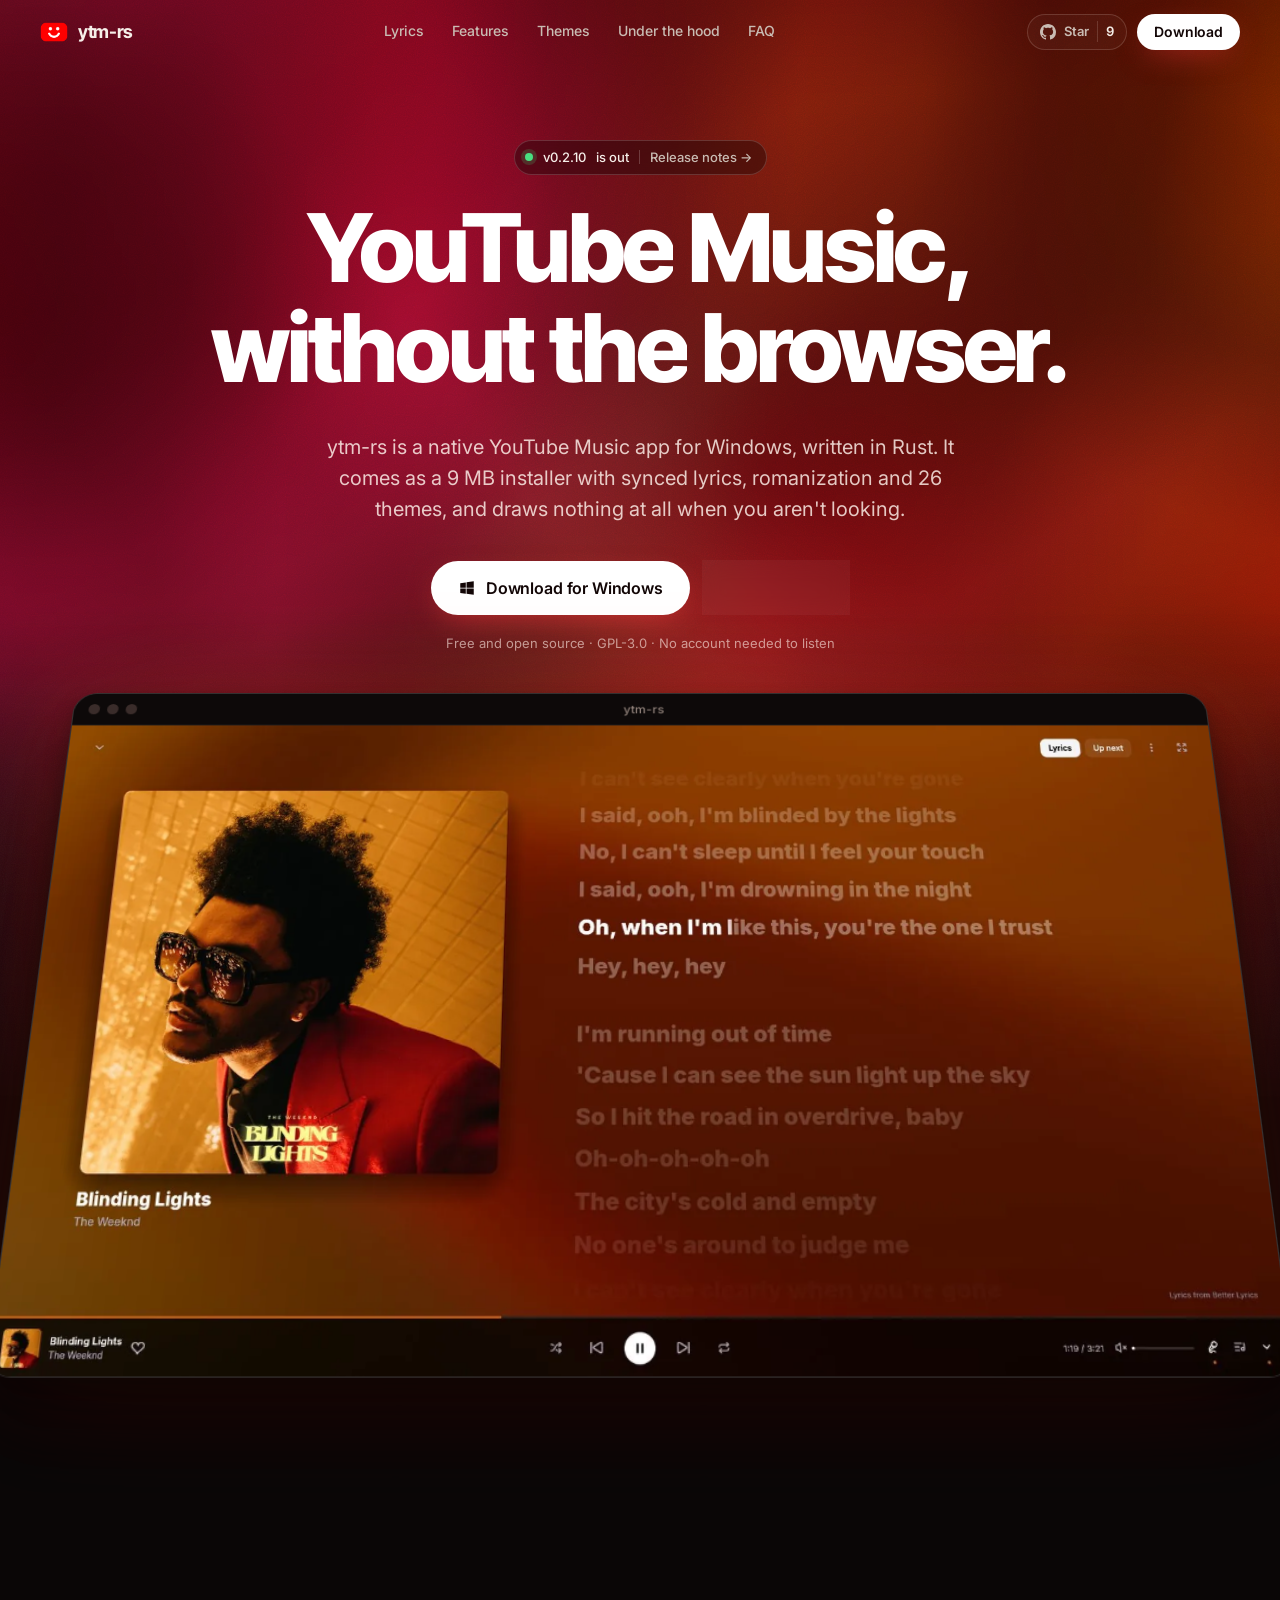
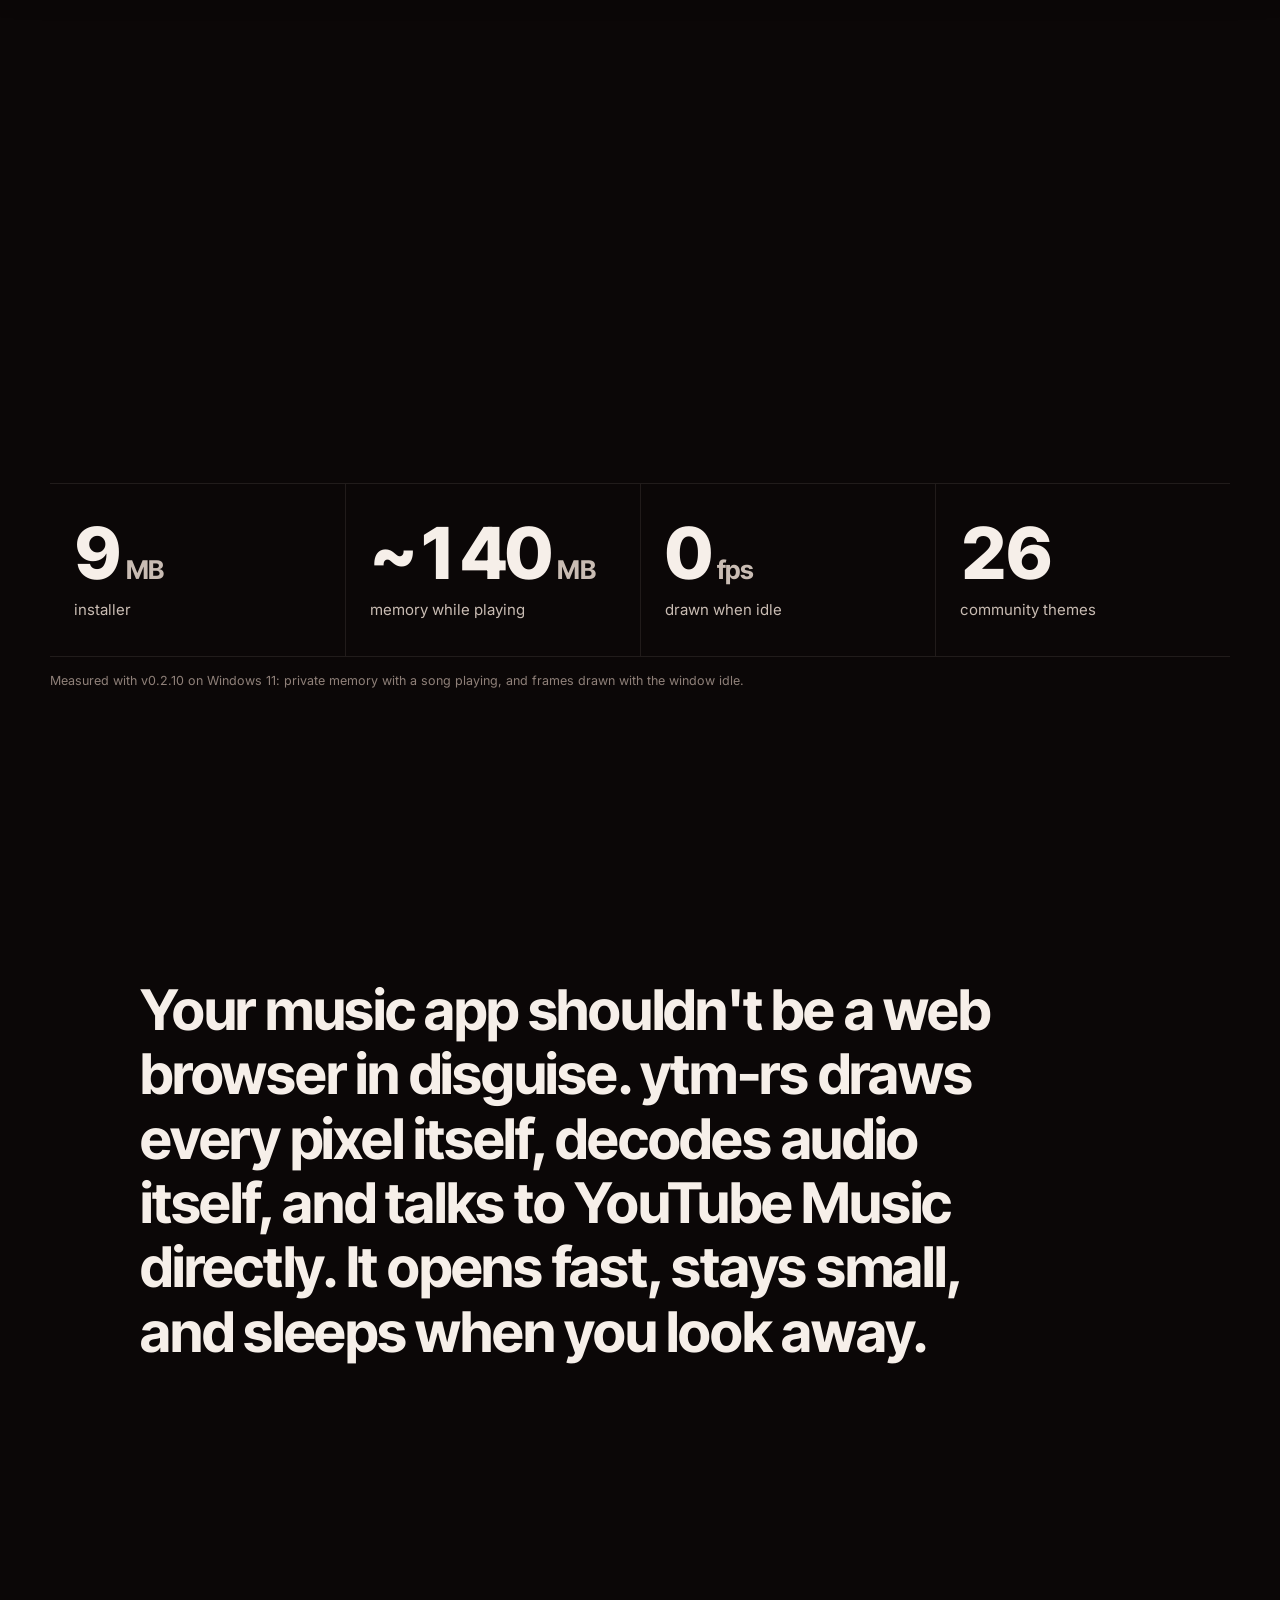
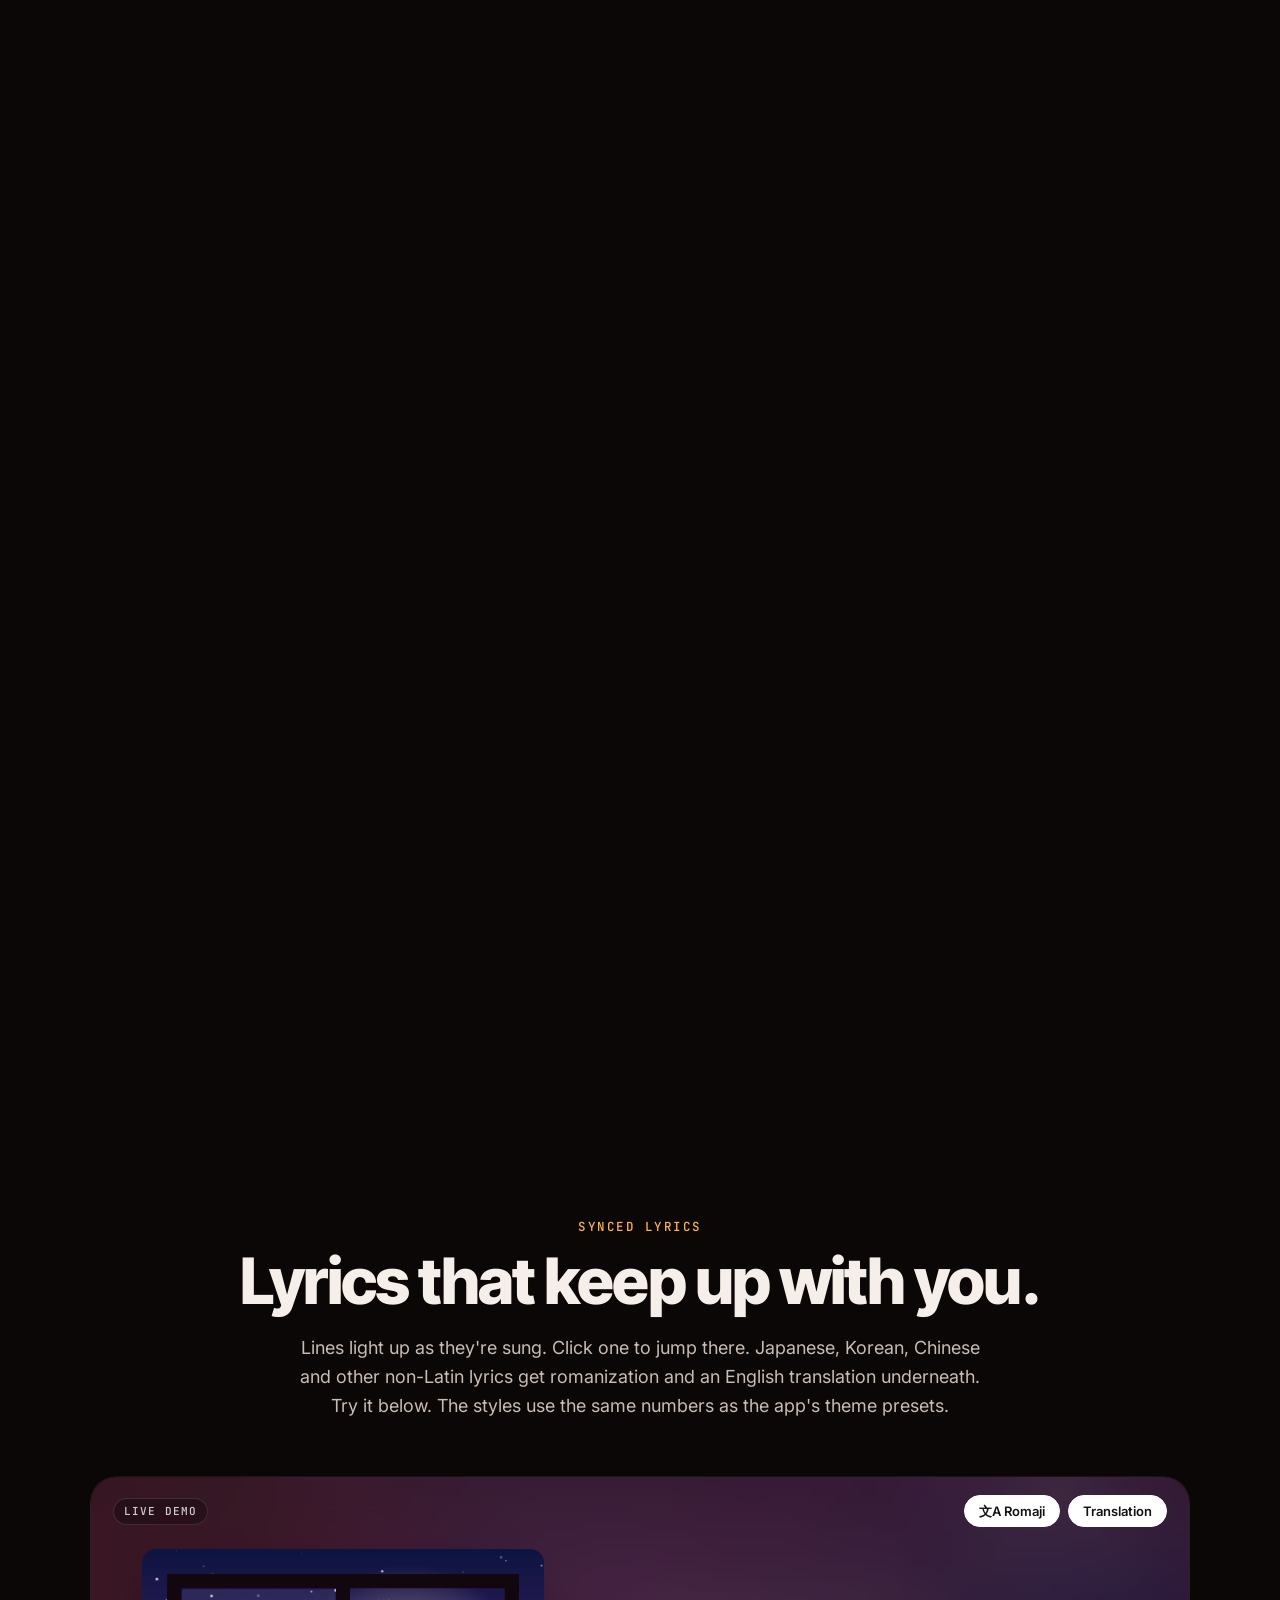
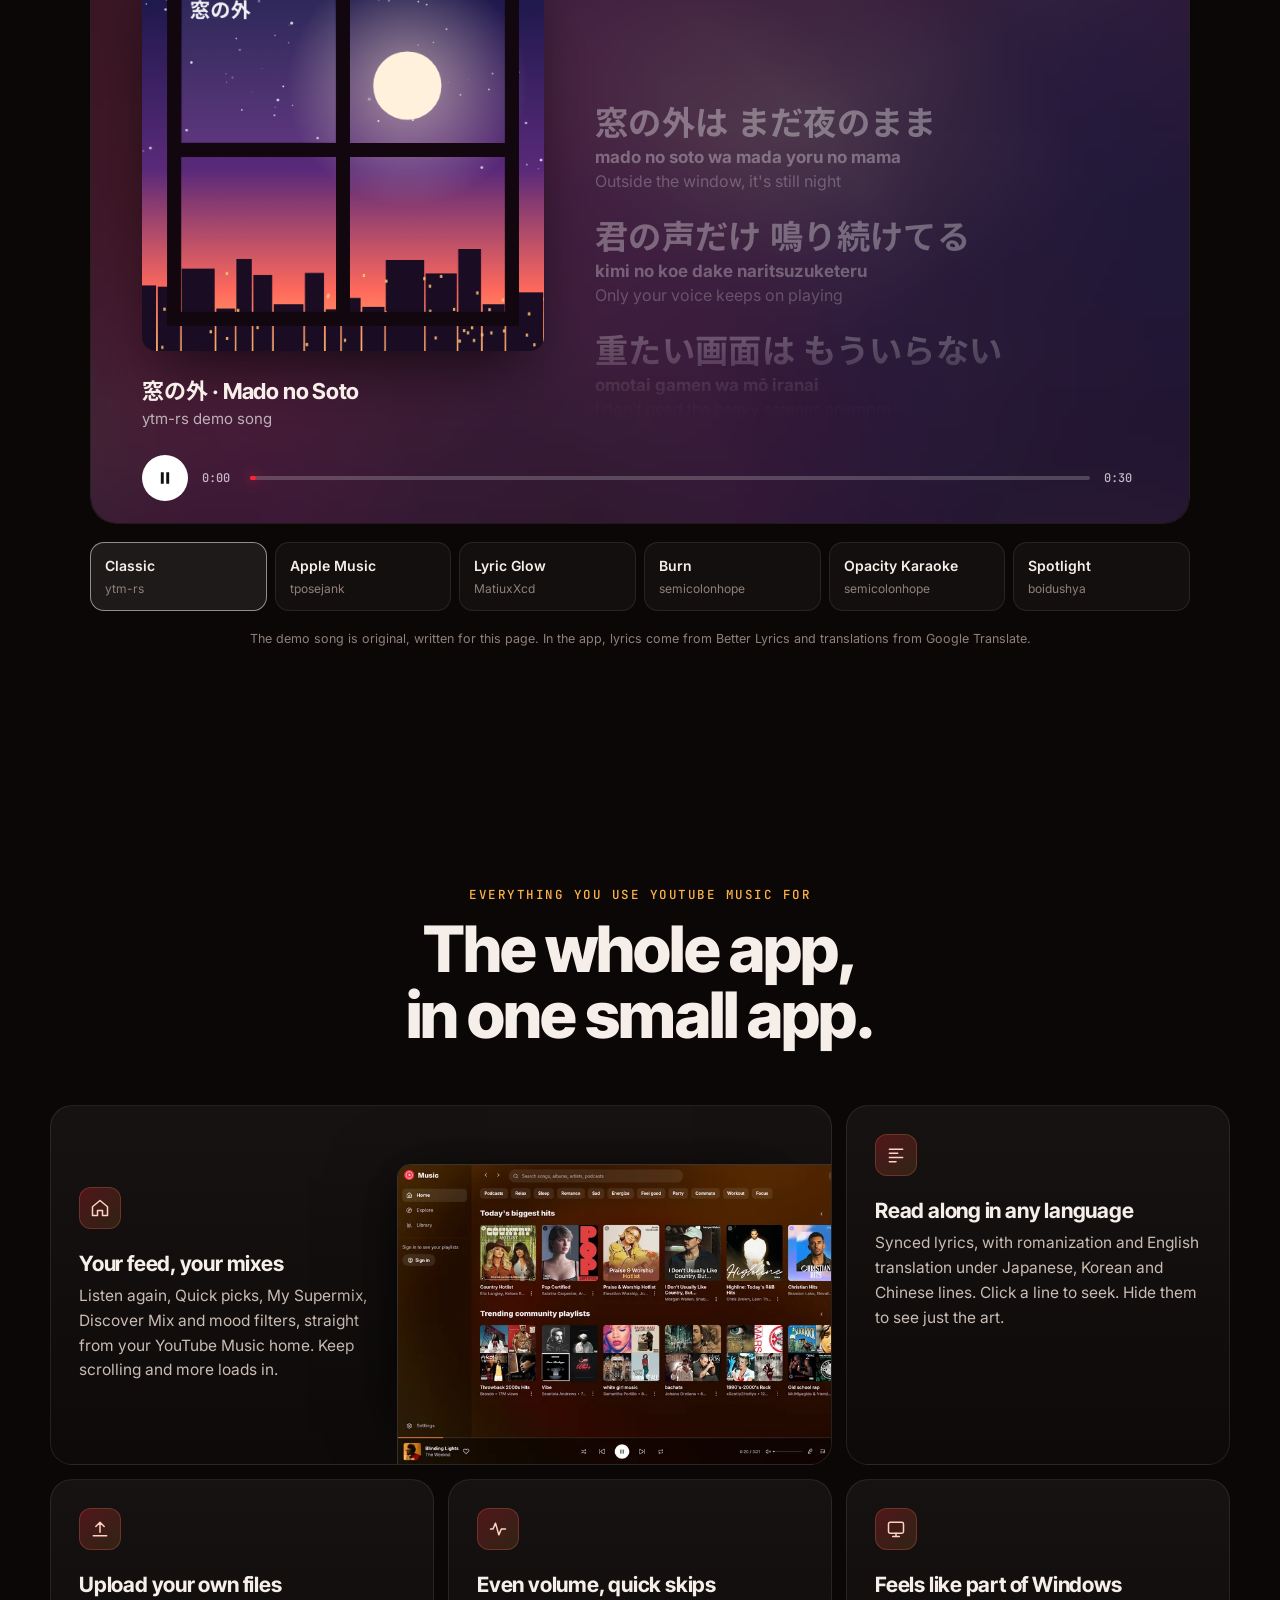
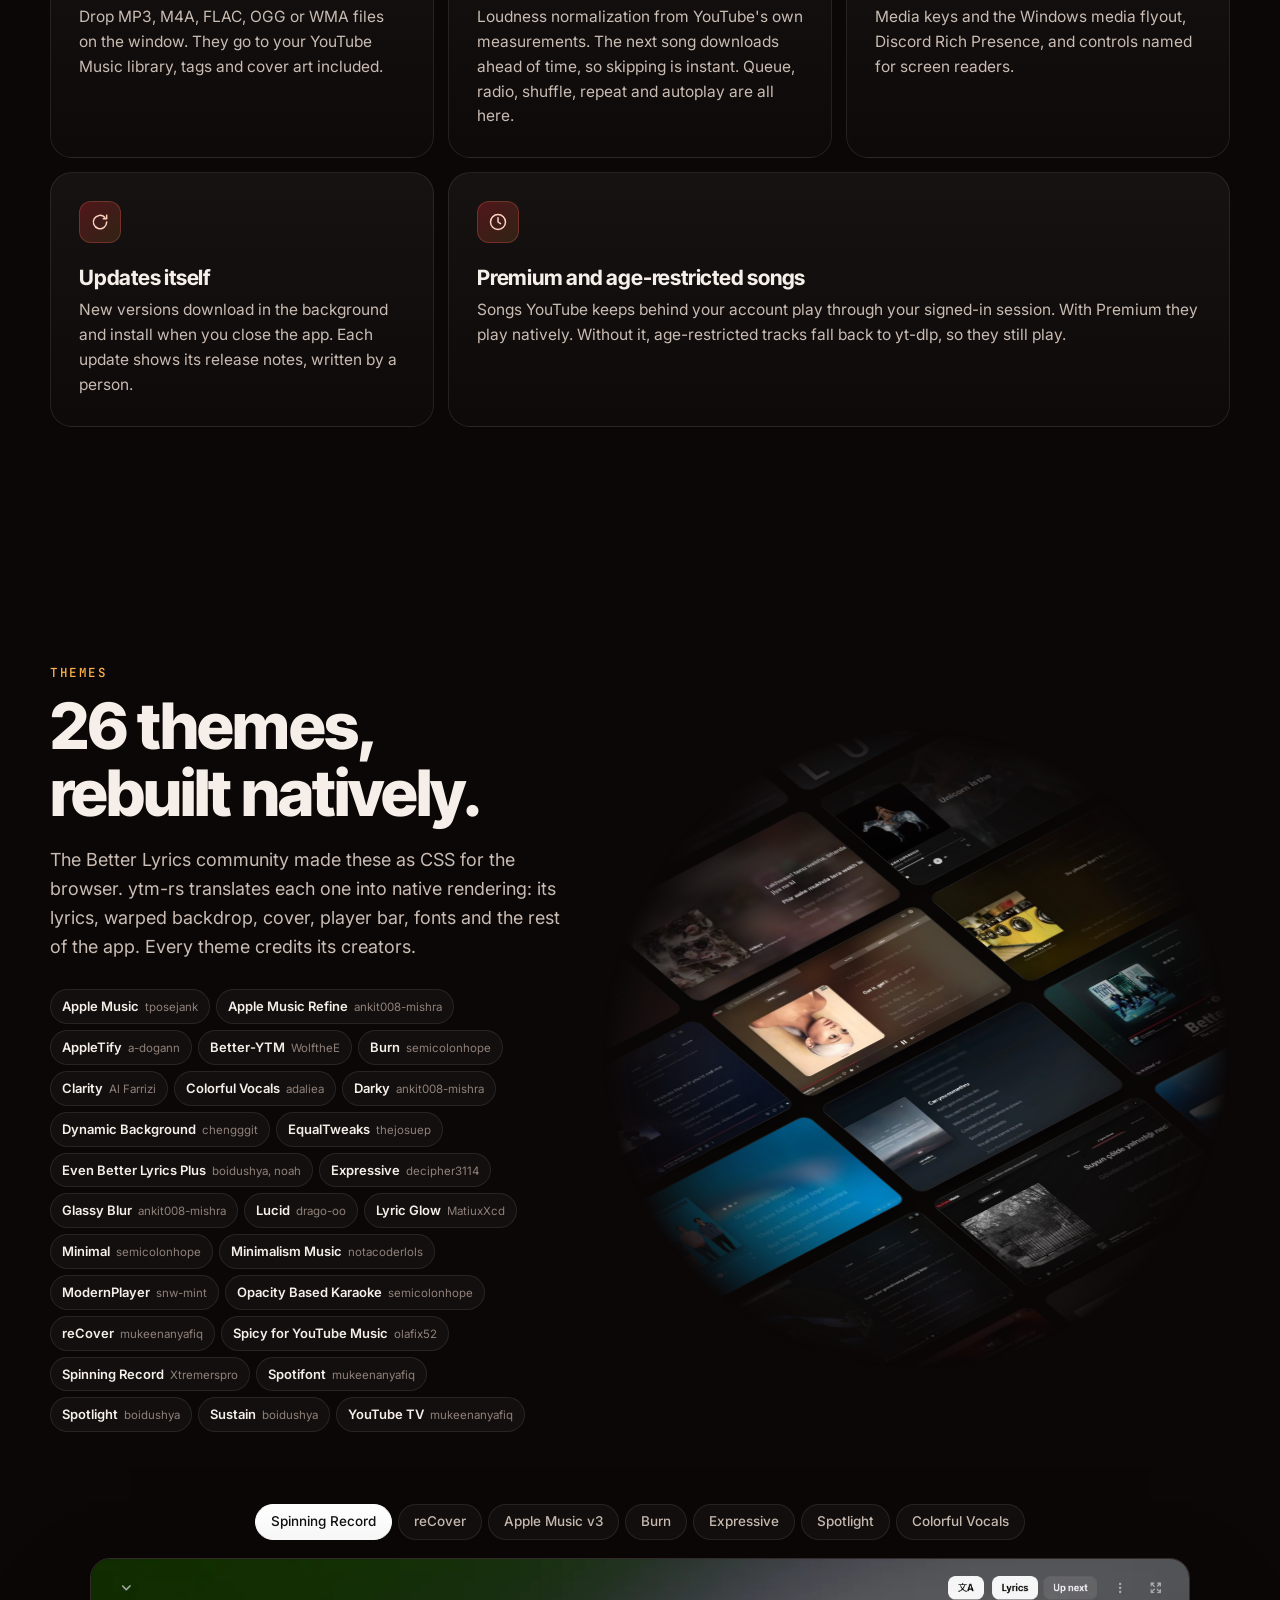
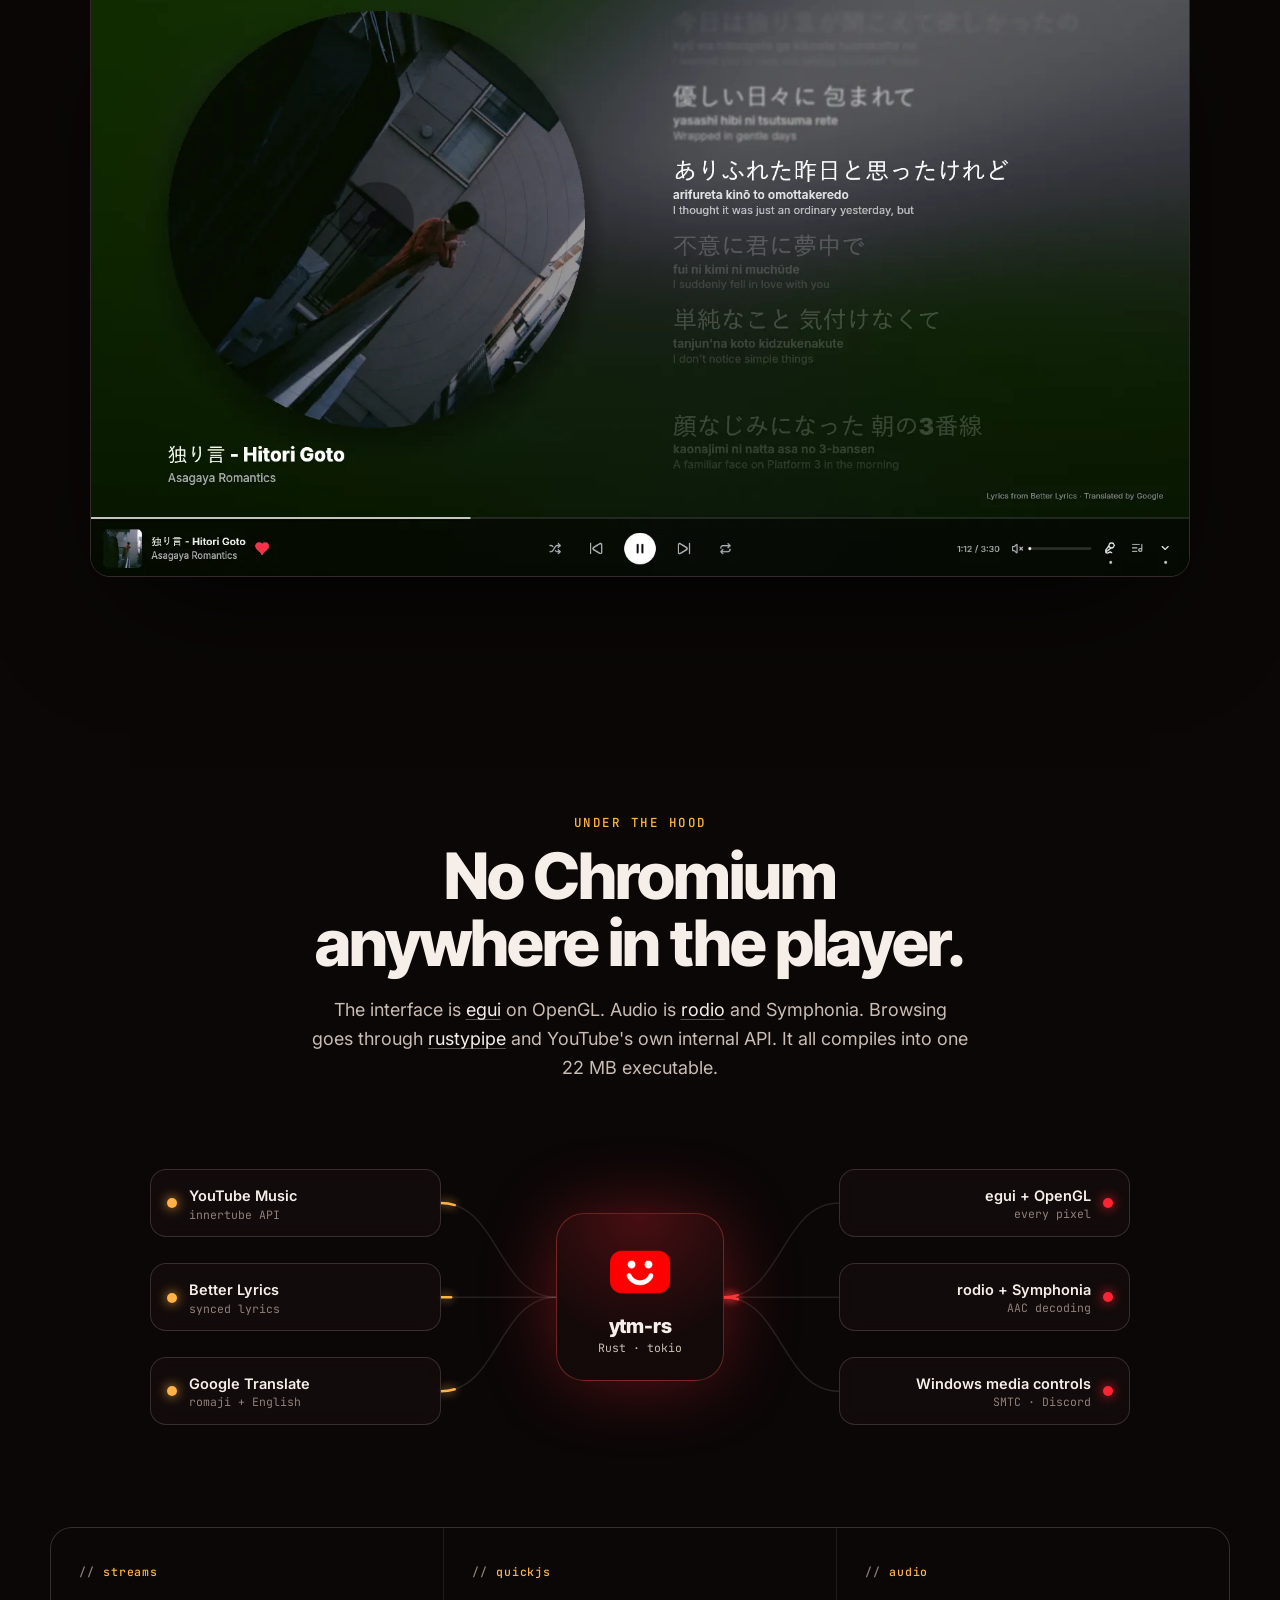
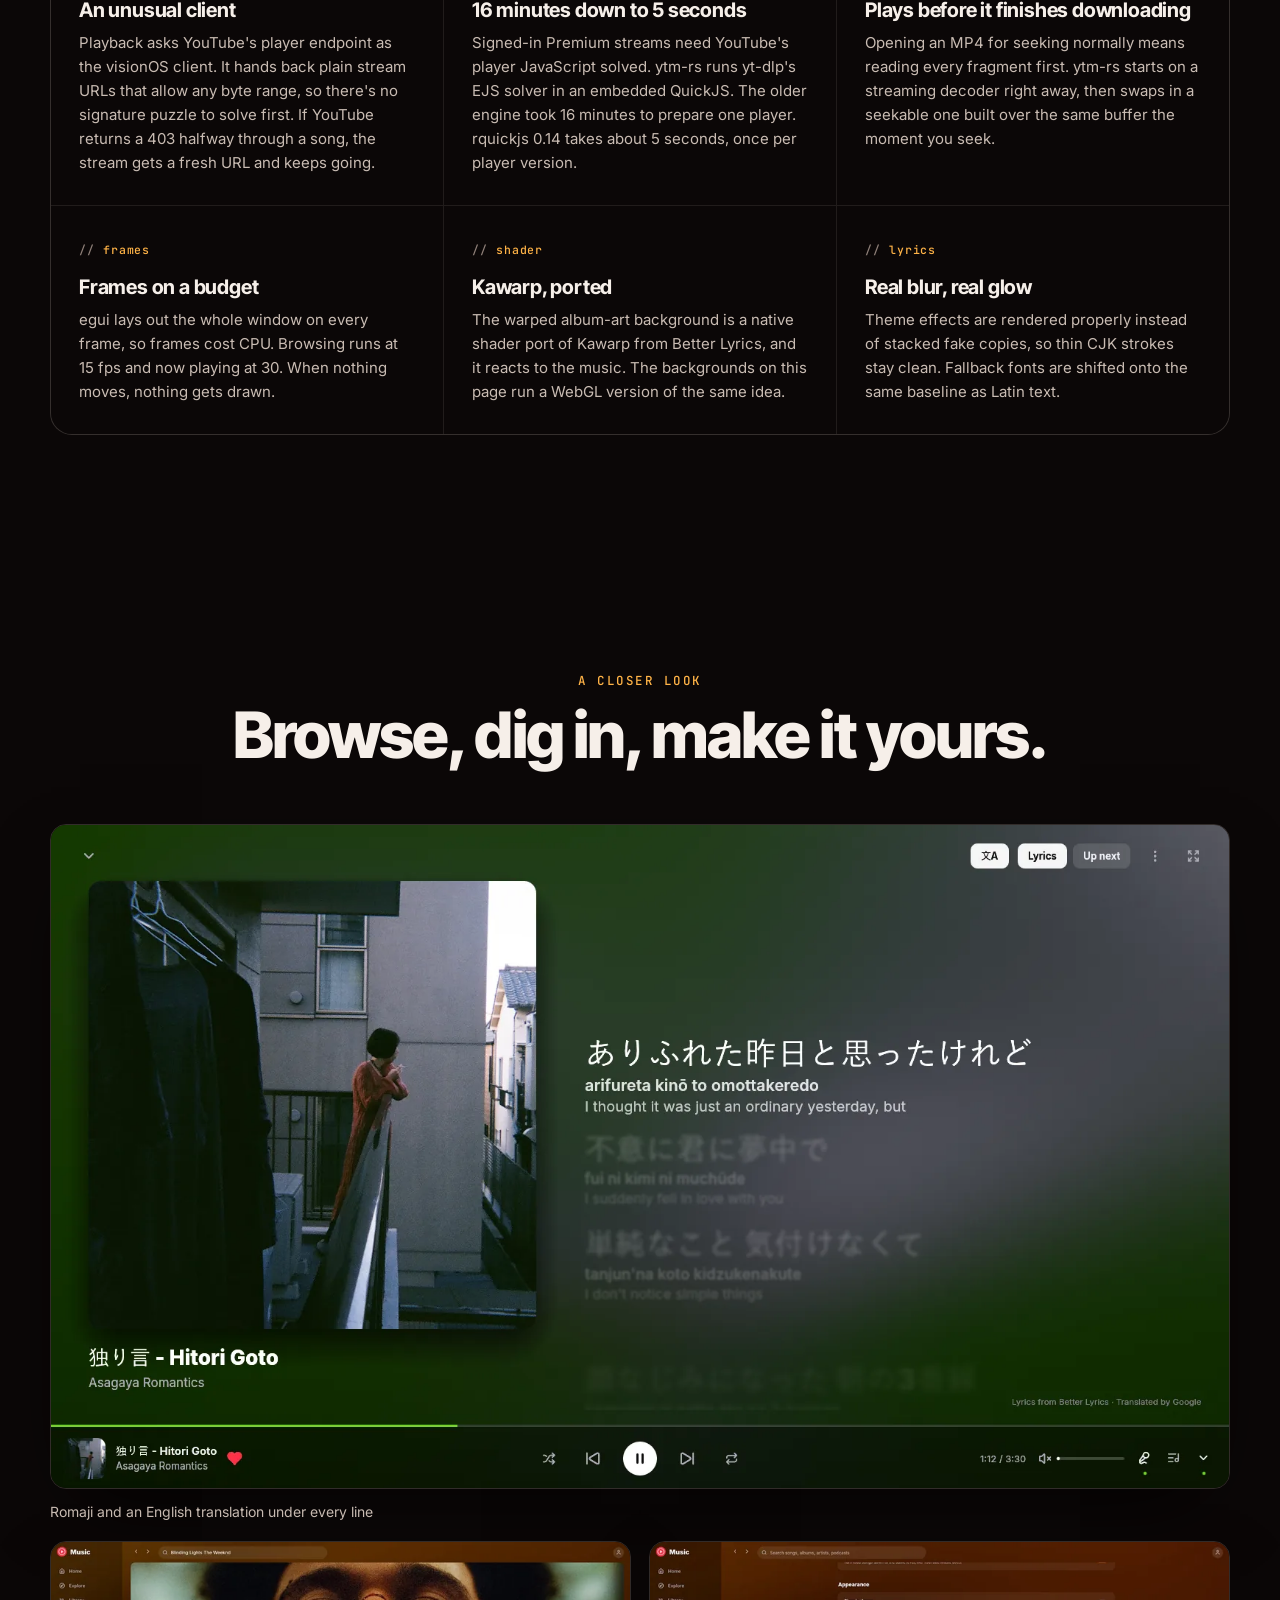
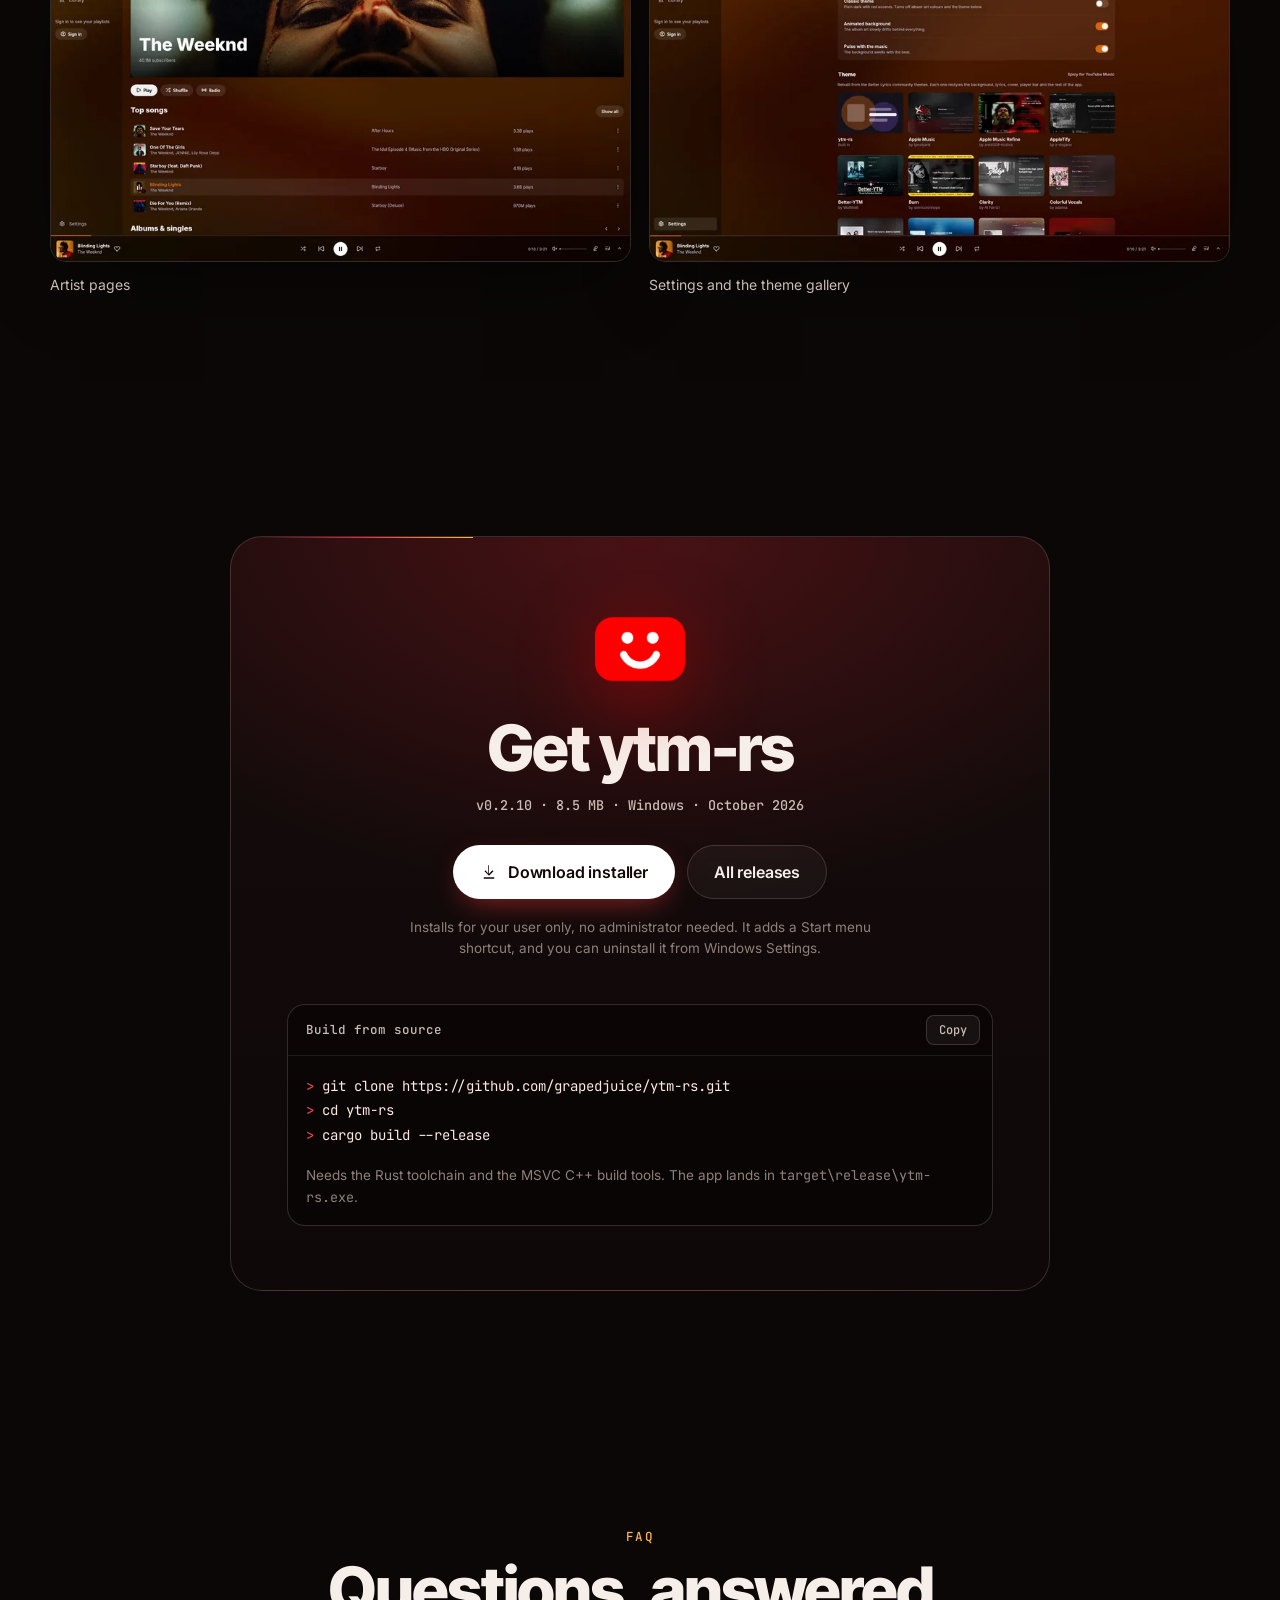
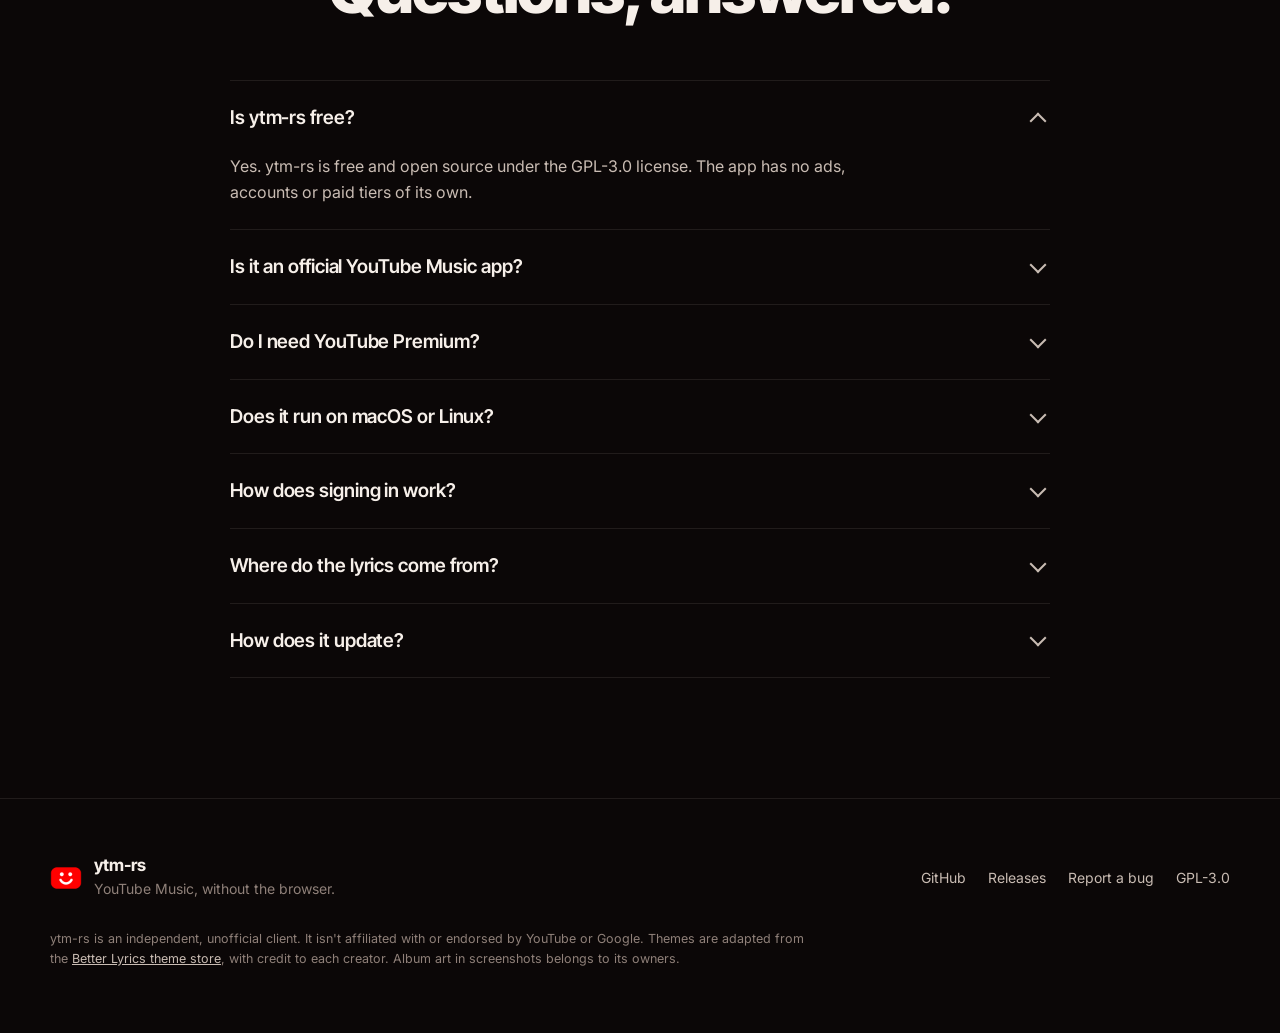
==== commit 42ba0294: "Website: version asset URLs per deploy so reloads never mix old scripts A reload revalidates the pag" ====
--- a/site/index.html
+++ b/site/index.html
@@ -35,8 +35,8 @@
 <link rel="preconnect" href="https://fonts.gstatic.com" crossorigin>
 <link rel="stylesheet" href="https://fonts.googleapis.com/css2?family=Inter+Tight:wght@600;700;800;900&family=Inter:wght@400;500;600;700&family=JetBrains+Mono:wght@400;500&display=swap">
 <link rel="stylesheet" href="https://fonts.googleapis.com/css2?family=Noto+Sans+JP:wght@500;700&display=swap&text=%E3%81%84%E3%81%86%E3%81%8C%E3%81%8F%E3%81%91%E3%81%95%E3%81%9A%E3%81%9D%E3%81%9F%E3%81%A0%E3%81%A3%E3%81%A4%E3%81%A6%E3%81%A7%E3%81%A8%E3%81%AA%E3%81%AB%E3%81%AE%E3%81%AF%E3%81%B2%E3%81%BE%E3%82%82%E3%82%89%E3%82%8A%E3%82%8B%E5%87%BA%E5%90%9B%E5%A3%B0%E5%A4%96%E5%A4%9C%E6%96%87%E6%9C%9D%E6%9D%A5%E6%AD%8C%E7%94%BB%E7%AA%93%E7%B6%9A%E8%90%BD%E8%B5%B0%E8%BB%BD%E9%87%8D%E9%9D%A2%E9%9F%B3%E9%B3%B4A">
-<link rel="stylesheet" href="vendor/lenis.css">
-<link rel="stylesheet" href="styles.css">
+<link rel="stylesheet" href="vendor/lenis.css?v=__V__">
+<link rel="stylesheet" href="styles.css?v=__V__">
 <link rel="preload" as="image" href="img/shots/now-playing-1600.webp" imagesrcset="img/shots/now-playing-800.webp 800w, img/shots/now-playing-1600.webp 1600w" imagesizes="(max-width: 1100px) 100vw, 1100px">
 
 <script type="application/ld+json">
@@ -610,7 +610,7 @@
   </div>
 </footer>
 
-<script src="vendor/lenis.min.js" defer></script>
-<script src="main.js" defer></script>
+<script src="vendor/lenis.min.js?v=__V__" defer></script>
+<script src="main.js?v=__V__" defer></script>
 </body>
 </html>
--- a/site/styles.css
+++ b/site/styles.css
@@ -273,7 +273,7 @@
   transform: scale(var(--scale)); transform-origin: 0 50%;
   transition: opacity 0.6s var(--ease), filter 0.6s var(--ease), transform 0.6s var(--ease);
 }
-.lyr:hover { --a: 0.75 !important; }
+.lyr:not(.is-active):hover { --a: 0.75 !important; }
 .lyr__jp {
   display: block; font: 700 clamp(22px, 2.6vw, 34px)/1.3 var(--jp); letter-spacing: 0.01em; color: #fff;
 }
@@ -281,13 +281,14 @@
 .lyr__tr { display: block; margin-top: 2px; font: 400 clamp(14px, 1.35vw, 16px)/1.35 var(--sans); color: rgba(255, 255, 255, 0.72); }
 .lyr__jp { position: relative; }
 .lyr.is-active .lyr__jp::before {
-  content: attr(data-text); position: absolute; inset: 0; z-index: -1; pointer-events: none;
+  content: attr(data-text); position: absolute; inset: 0; pointer-events: none;
   color: transparent; text-shadow: var(--glow, none);
 }
 .player:not(.show-romaji) .lyr__ro, .player:not(.show-trans) .lyr__tr { display: none; }
 .lyr.is-active { --a: 1; }
 /* active line fill (word-by-word sweep) */
-.lyr.is-active .lyr__jp {
+.lyr__fill { position: relative; }
+.lyr.is-active .lyr__fill {
   color: transparent;
   background: linear-gradient(90deg, var(--sung, #fff) calc(var(--p) * 100% - 4%), var(--unsung, rgba(255, 255, 255, 0.4)) calc(var(--p) * 100% + 4%));
   -webkit-background-clip: text; background-clip: text;
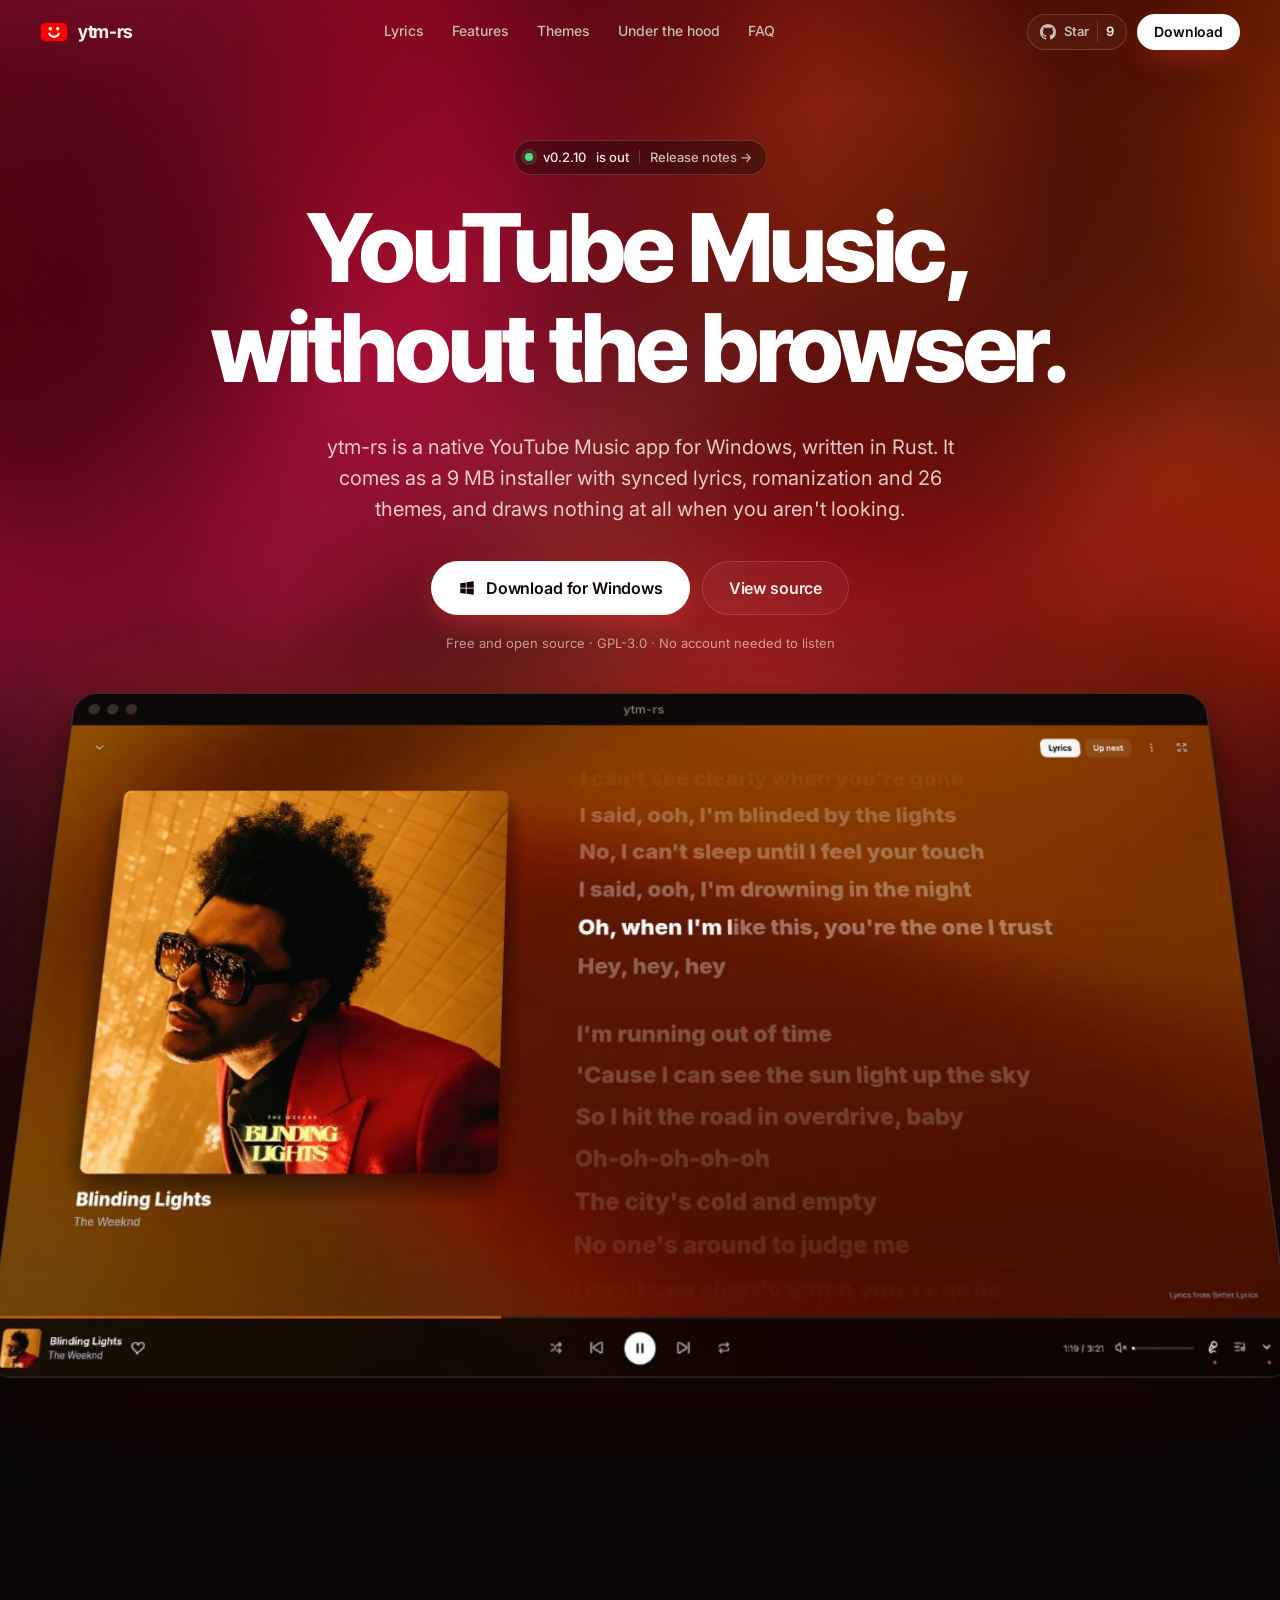
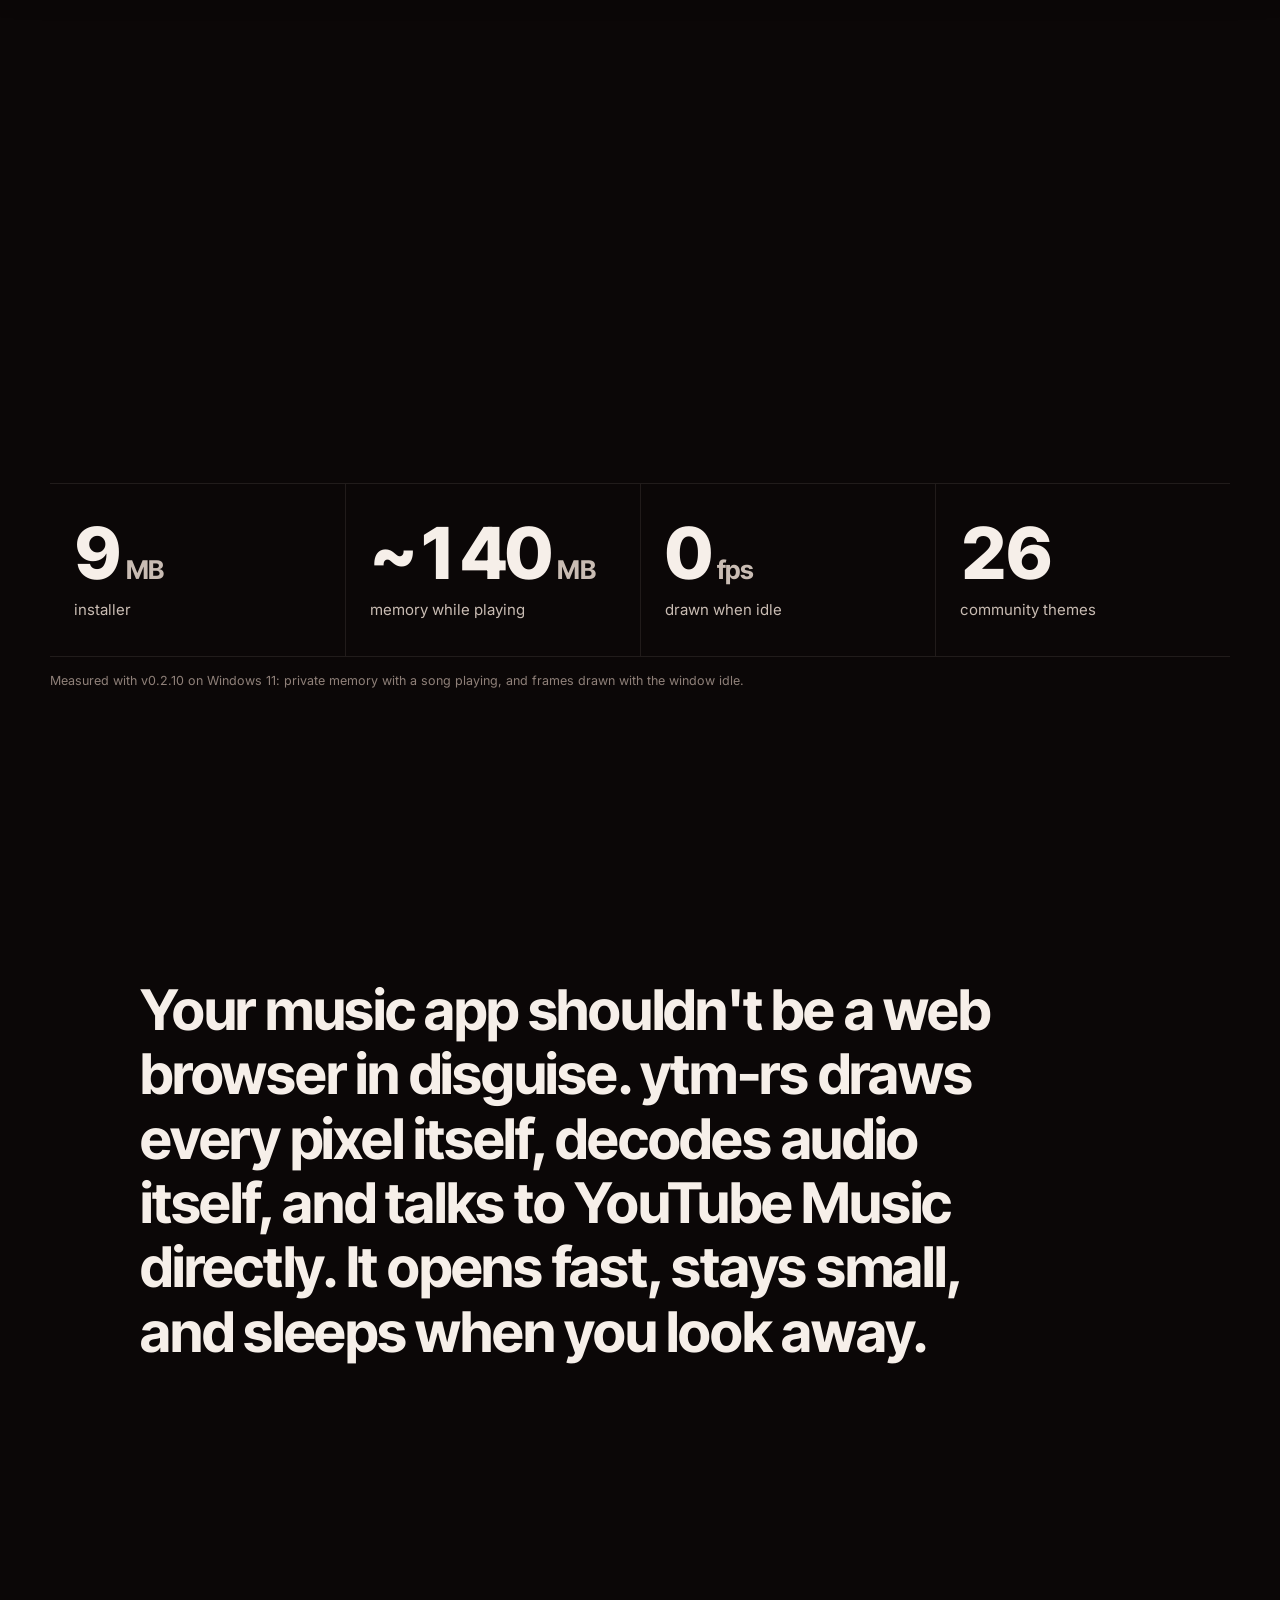
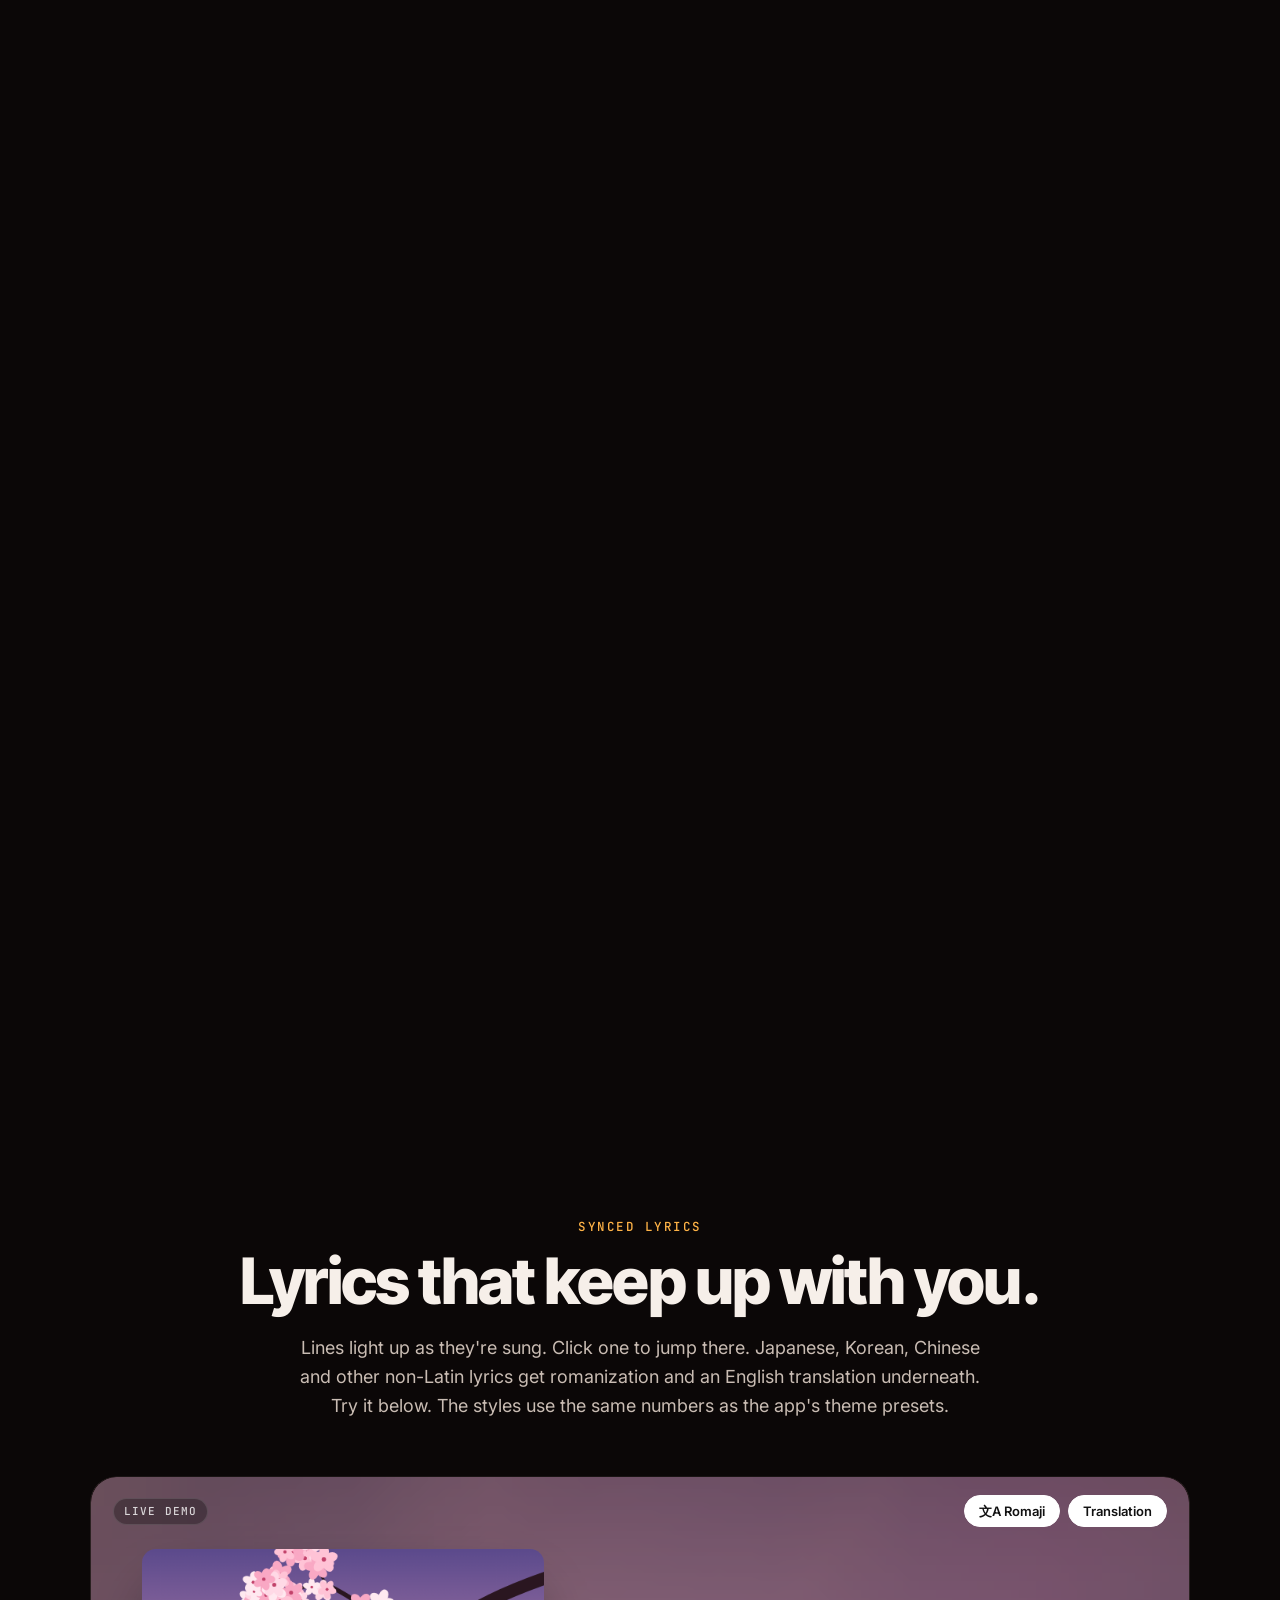
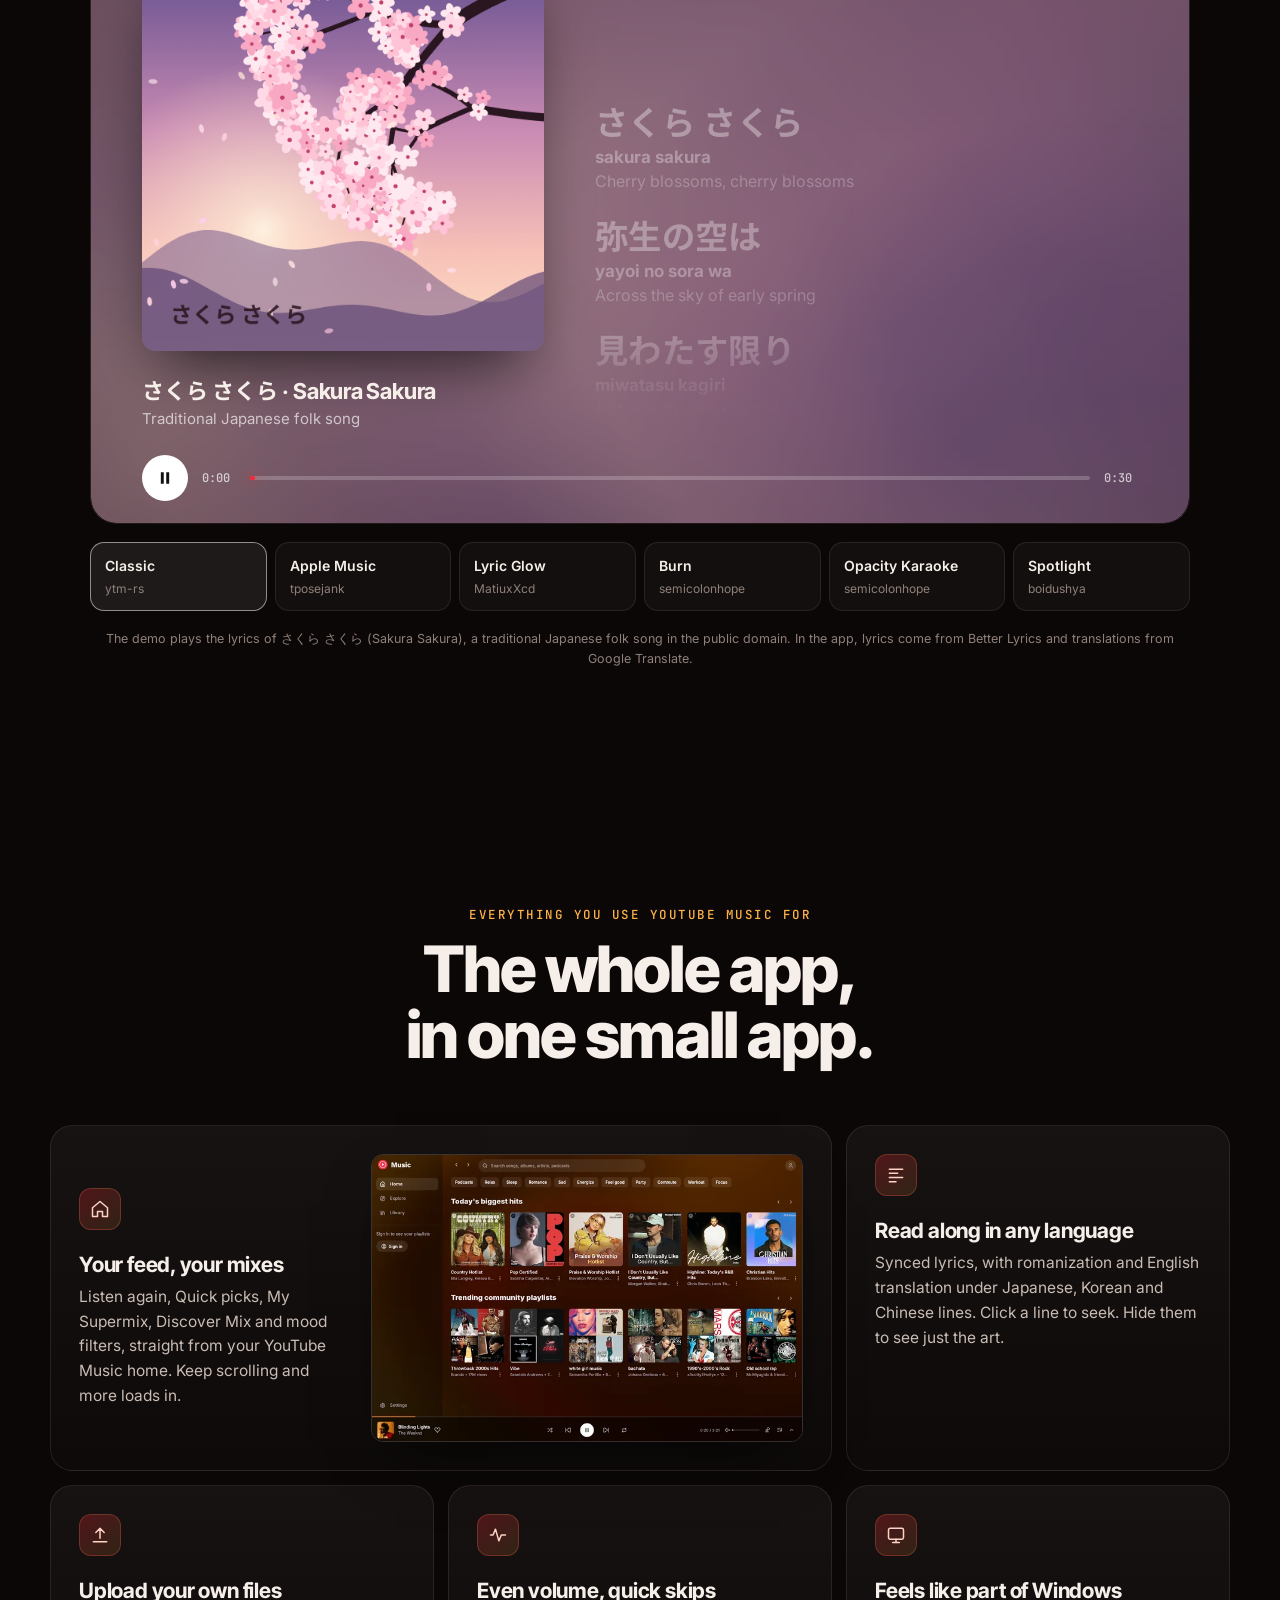
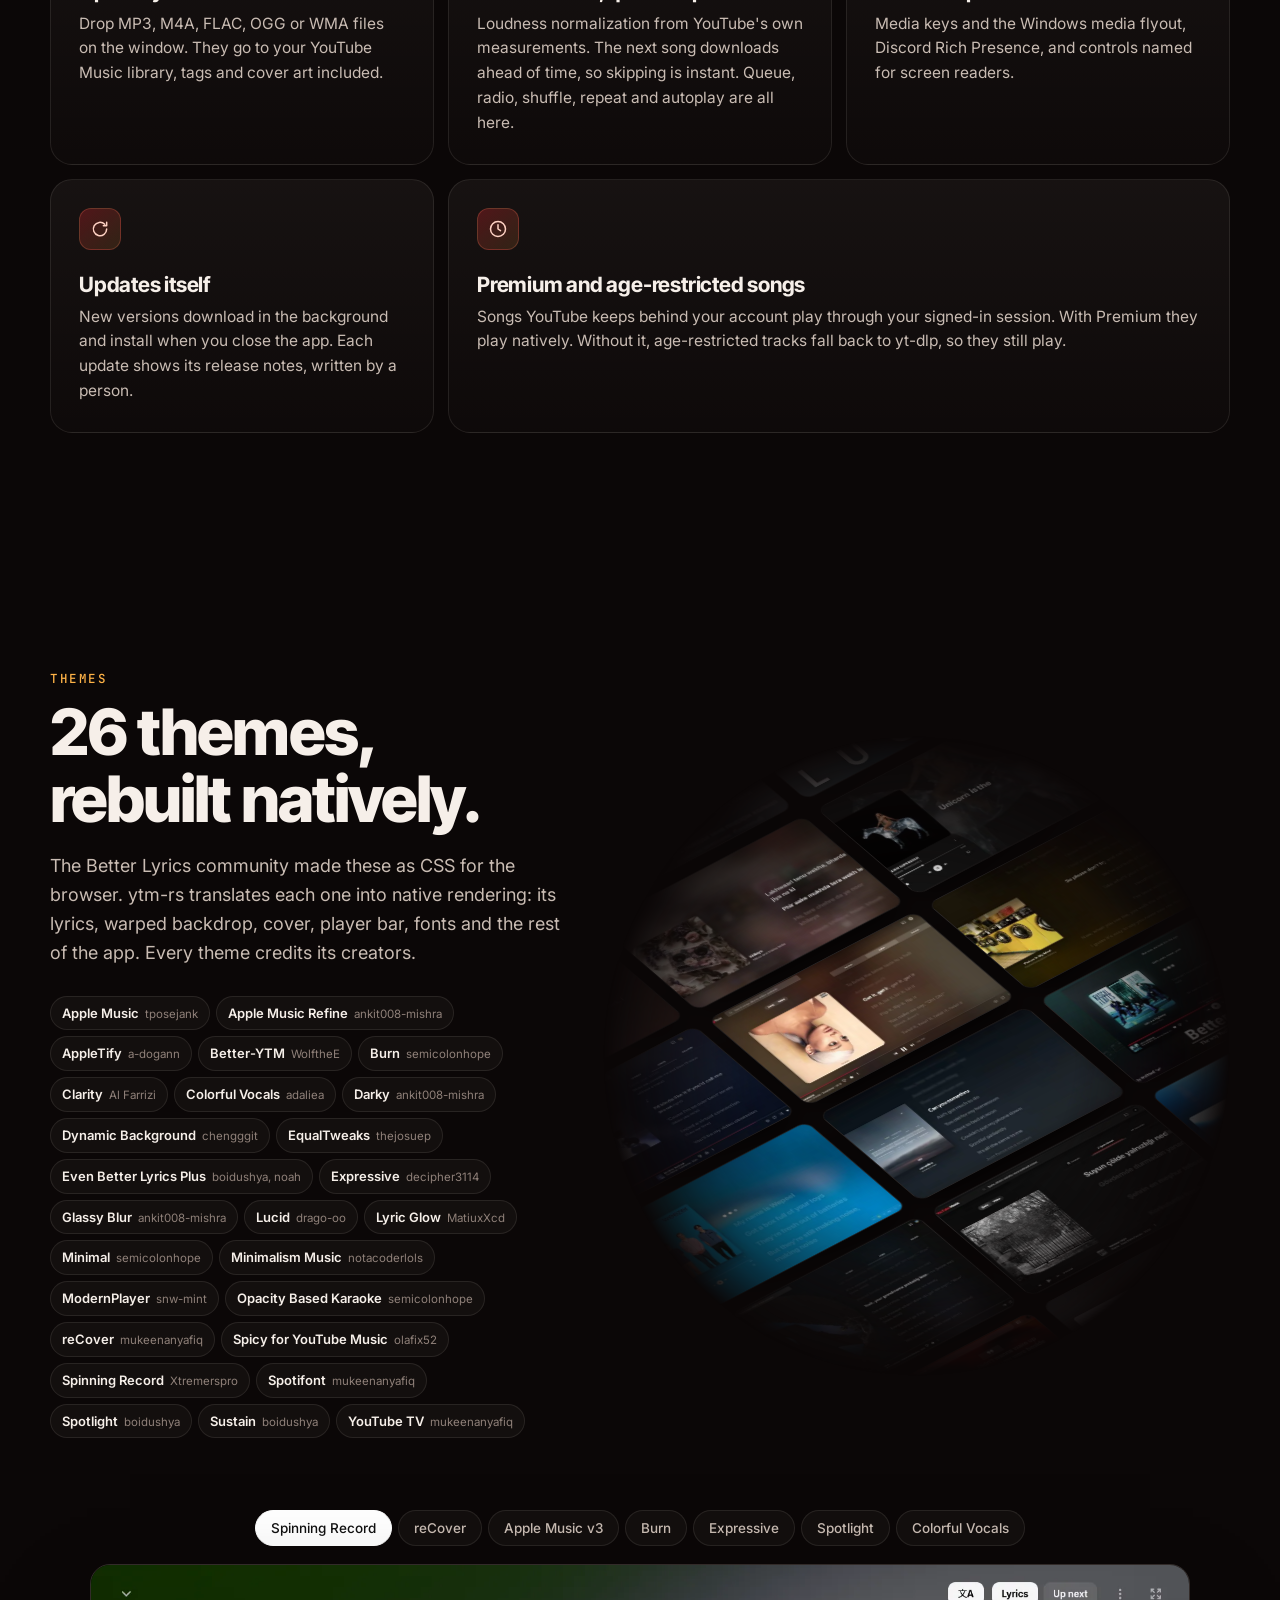
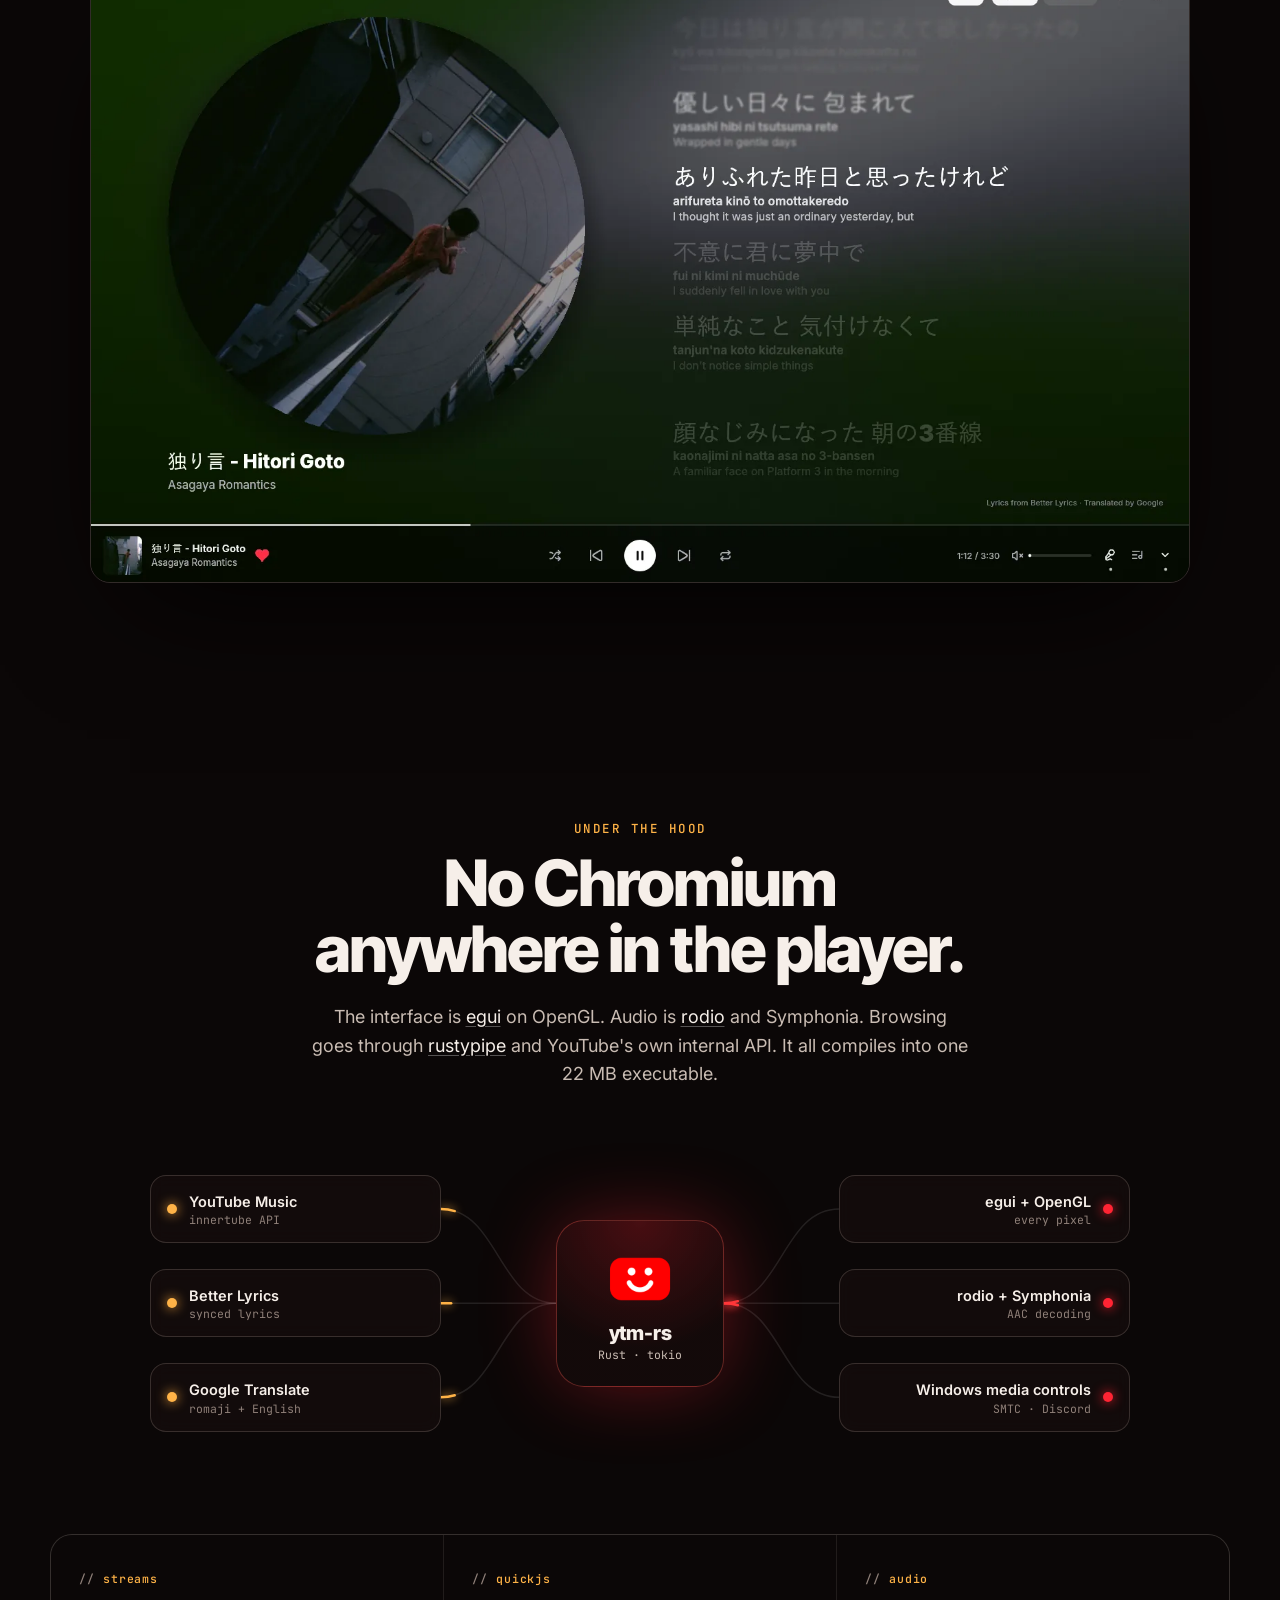
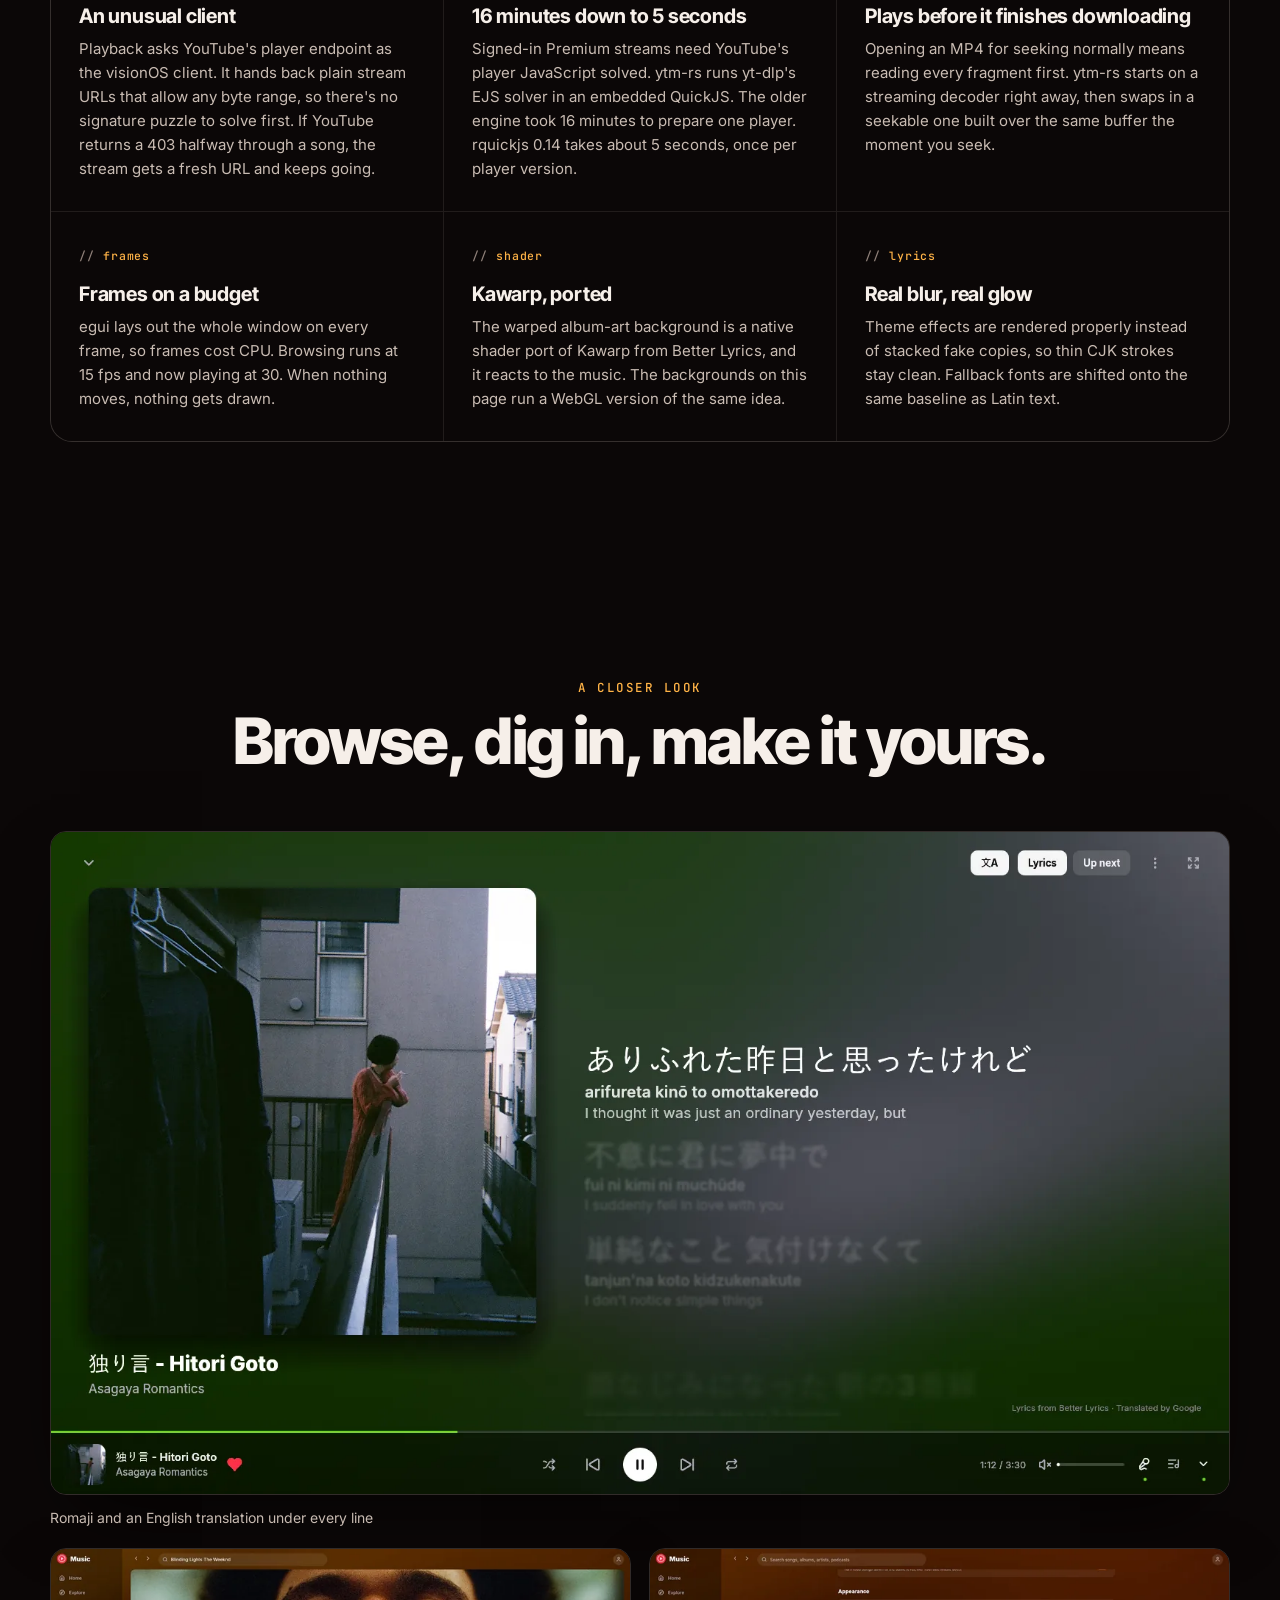
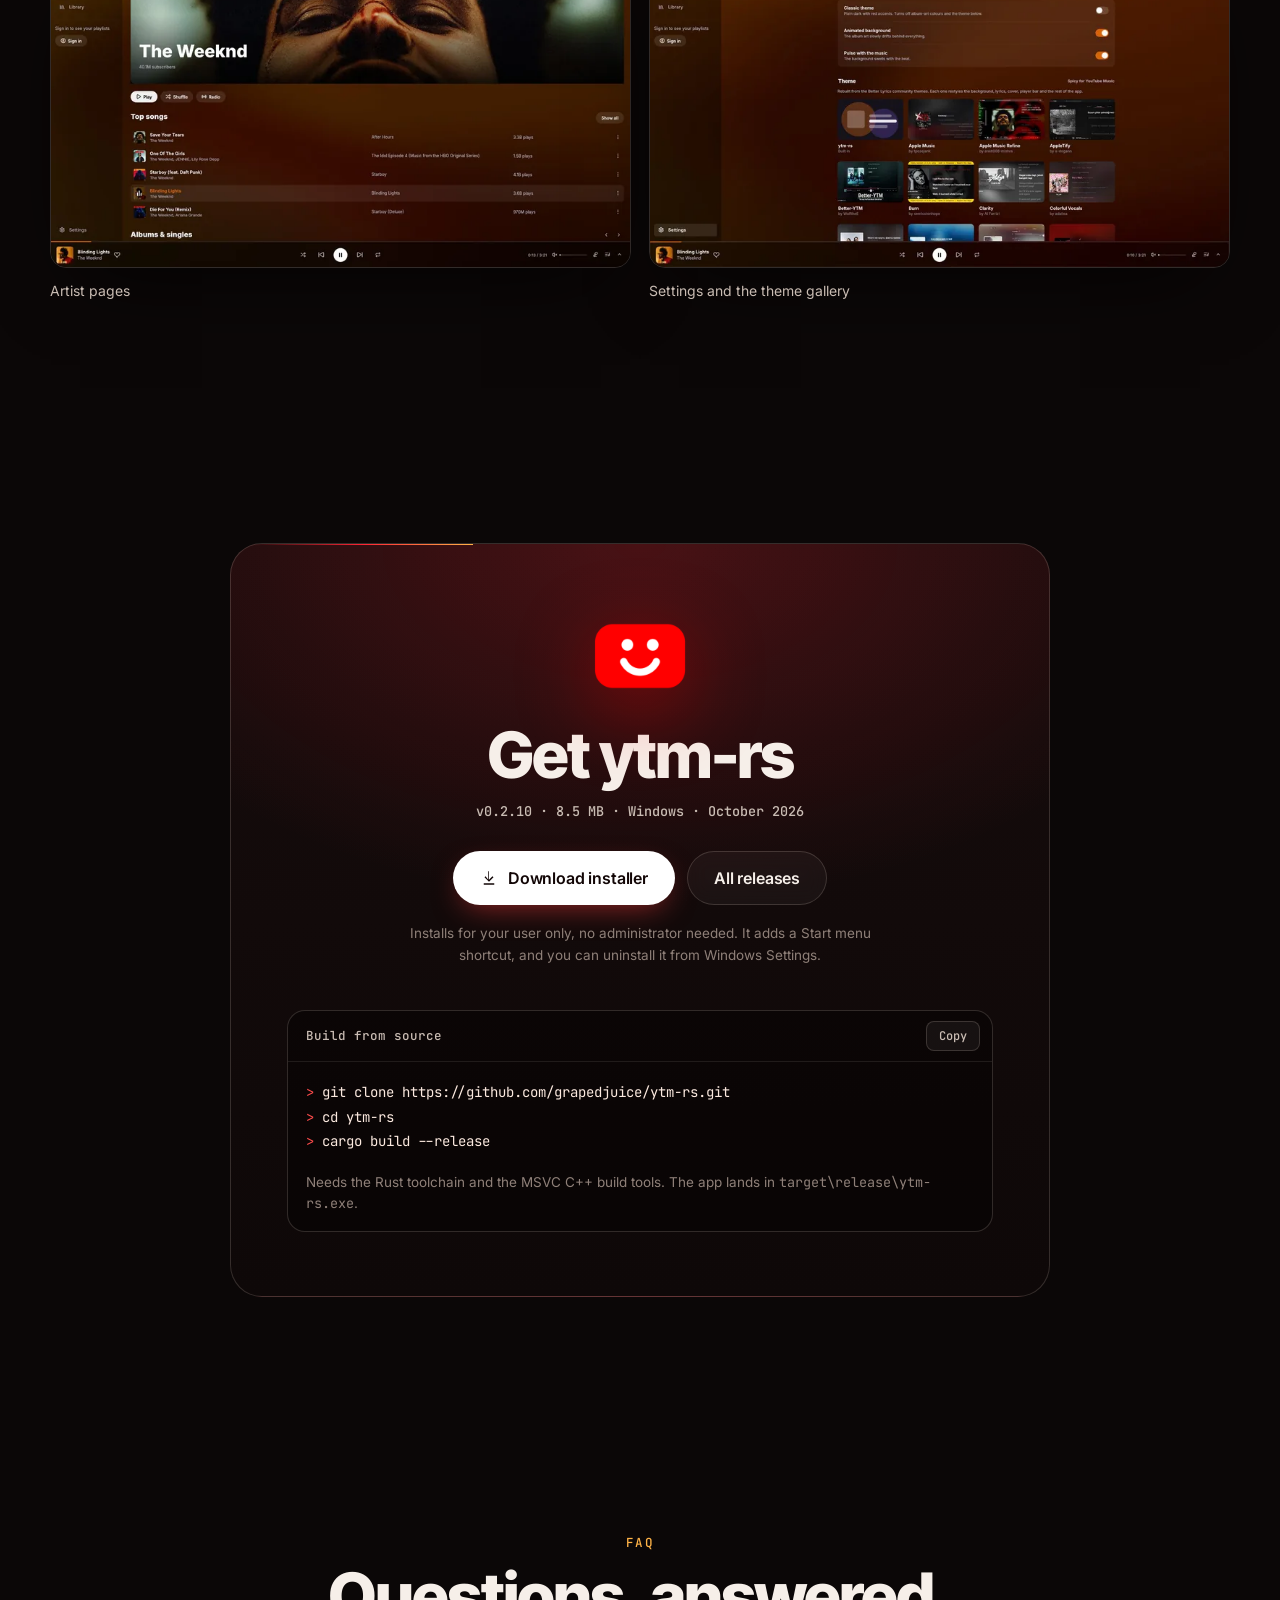
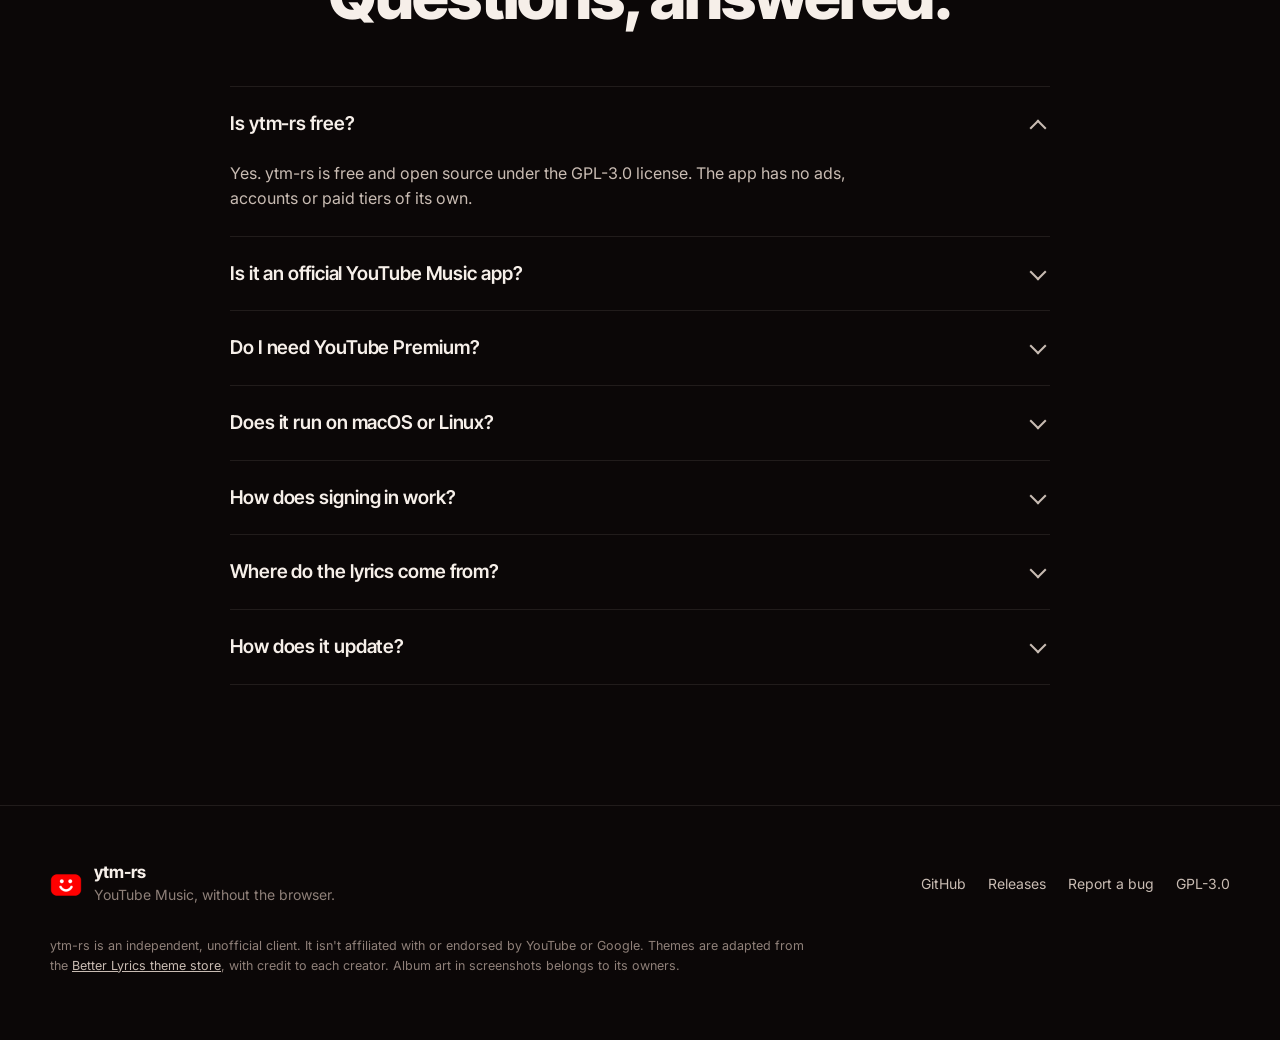
==== commit ef33fe24: "Website: Sakura Sakura in the lyrics demo, contained feed screenshot - The demo plays さくら さくら, a tra" ====
--- a/site/index.html
+++ b/site/index.html
@@ -34,7 +34,7 @@
 <link rel="preconnect" href="https://fonts.googleapis.com">
 <link rel="preconnect" href="https://fonts.gstatic.com" crossorigin>
 <link rel="stylesheet" href="https://fonts.googleapis.com/css2?family=Inter+Tight:wght@600;700;800;900&family=Inter:wght@400;500;600;700&family=JetBrains+Mono:wght@400;500&display=swap">
-<link rel="stylesheet" href="https://fonts.googleapis.com/css2?family=Noto+Sans+JP:wght@500;700&display=swap&text=%E3%81%84%E3%81%86%E3%81%8C%E3%81%8F%E3%81%91%E3%81%95%E3%81%9A%E3%81%9D%E3%81%9F%E3%81%A0%E3%81%A3%E3%81%A4%E3%81%A6%E3%81%A7%E3%81%A8%E3%81%AA%E3%81%AB%E3%81%AE%E3%81%AF%E3%81%B2%E3%81%BE%E3%82%82%E3%82%89%E3%82%8A%E3%82%8B%E5%87%BA%E5%90%9B%E5%A3%B0%E5%A4%96%E5%A4%9C%E6%96%87%E6%9C%9D%E6%9D%A5%E6%AD%8C%E7%94%BB%E7%AA%93%E7%B6%9A%E8%90%BD%E8%B5%B0%E8%BB%BD%E9%87%8D%E9%9D%A2%E9%9F%B3%E9%B3%B4A">
+<link rel="stylesheet" href="https://fonts.googleapis.com/css2?family=Noto+Sans+JP:wght@500;700&display=swap&text=%E3%81%84%E3%81%8B%E3%81%8F%E3%81%95%E3%81%96%E3%81%99%E3%81%9A%E3%81%9E%E3%81%9F%E3%81%AB%E3%81%AE%E3%81%AF%E3%81%BF%E3%82%84%E3%82%86%E3%82%89%E3%82%8A%E3%82%8B%E3%82%8F%E3%82%93%E5%87%BA%E5%8C%82%E5%BC%A5%E6%96%87%E7%94%9F%E7%A9%BA%E8%A6%8B%E9%99%90%E9%9B%B2A">
 <link rel="stylesheet" href="vendor/lenis.css?v=__V__">
 <link rel="stylesheet" href="styles.css?v=__V__">
 <link rel="preload" as="image" href="img/shots/now-playing-1600.webp" imagesrcset="img/shots/now-playing-800.webp 800w, img/shots/now-playing-1600.webp 1600w" imagesizes="(max-width: 1100px) 100vw, 1100px">
@@ -200,10 +200,10 @@
     </div>
     <div class="player__body">
       <div class="player__art">
-        <canvas class="player__cover" data-cover width="512" height="512" role="img" aria-label="Album cover for the demo song Mado no Soto"></canvas>
+        <canvas class="player__cover" data-cover width="512" height="512" role="img" aria-label="Cherry blossom artwork for Sakura Sakura"></canvas>
         <div class="player__meta">
-          <strong lang="ja">窓の外 <span lang="en">· Mado no Soto</span></strong>
-          <span>ytm-rs demo song</span>
+          <strong lang="ja">さくら さくら <span lang="en">· Sakura Sakura</span></strong>
+          <span>Traditional Japanese folk song</span>
         </div>
       </div>
       <div class="player__lyrics" data-lyrics aria-live="off">
@@ -229,7 +229,7 @@
     <button type="button" role="radio" aria-checked="false" data-style="karaoke"><b>Opacity Karaoke</b><span>semicolonhope</span></button>
     <button type="button" role="radio" aria-checked="false" data-style="spotlight"><b>Spotlight</b><span>boidushya</span></button>
   </div>
-  <p class="fineprint">The demo song is original, written for this page. In the app, lyrics come from Better Lyrics and translations from Google Translate.</p>
+  <p class="fineprint">The demo plays the lyrics of さくら さくら (Sakura Sakura), a traditional Japanese folk song in the public domain. In the app, lyrics come from Better Lyrics and translations from Google Translate.</p>
 </section>
 
 <!-- ============ FEATURES ============ -->
--- a/site/styles.css
+++ b/site/styles.css
@@ -382,16 +382,15 @@
 .card__icon svg { width: 20px; height: 20px; fill: none; stroke: #ffd2c4; stroke-width: 1.8; stroke-linecap: round; stroke-linejoin: round; }
 .card h3 { margin: 0 0 8px; font: 700 21px/1.2 var(--display); letter-spacing: -0.01em; }
 .card p { margin: 0; color: var(--ink-2); font-size: 15.5px; line-height: 1.6; }
-.card--shot { display: grid; grid-template-columns: 0.8fr 1.2fr; gap: 28px; overflow: hidden; padding: 28px 0 0 28px; min-height: 360px; }
-.card--shot .card__copy { padding-bottom: 28px; align-self: center; }
-.card__window { align-self: end; position: relative; height: 300px; border-radius: 14px 0 0 0; overflow: hidden; border: 1px solid var(--line-2); border-right: 0; border-bottom: 0; box-shadow: -24px -10px 60px -24px rgba(0, 0, 0, 0.9); }
-.card__window img { width: 100%; height: 100%; object-fit: cover; object-position: left top; transition: transform 0.8s var(--ease); transform-origin: left top; }
-.card--shot:hover .card__window img { transform: scale(1.03); }
+.card--shot { display: grid; grid-template-columns: 0.75fr 1.25fr; gap: 32px; align-items: center; }
+.card__window {
+  border-radius: 12px; overflow: hidden; aspect-ratio: 3 / 2;
+  border: 1px solid var(--line-2); box-shadow: 0 24px 60px -24px rgba(0, 0, 0, 0.9);
+}
+.card__window img { width: 100%; height: 100%; object-fit: cover; }
 @media (max-width: 900px) {
   .bento { grid-template-columns: 1fr 1fr; }
-  .card--shot { grid-template-columns: 1fr; gap: 0; }
-  .card--shot .card__copy { padding-right: 28px; }
-  .card__window { height: 240px; margin-left: 0; }
+  .card--shot { grid-template-columns: 1fr; gap: 24px; }
 }
 @media (max-width: 620px) {
   .bento { grid-template-columns: 1fr; }
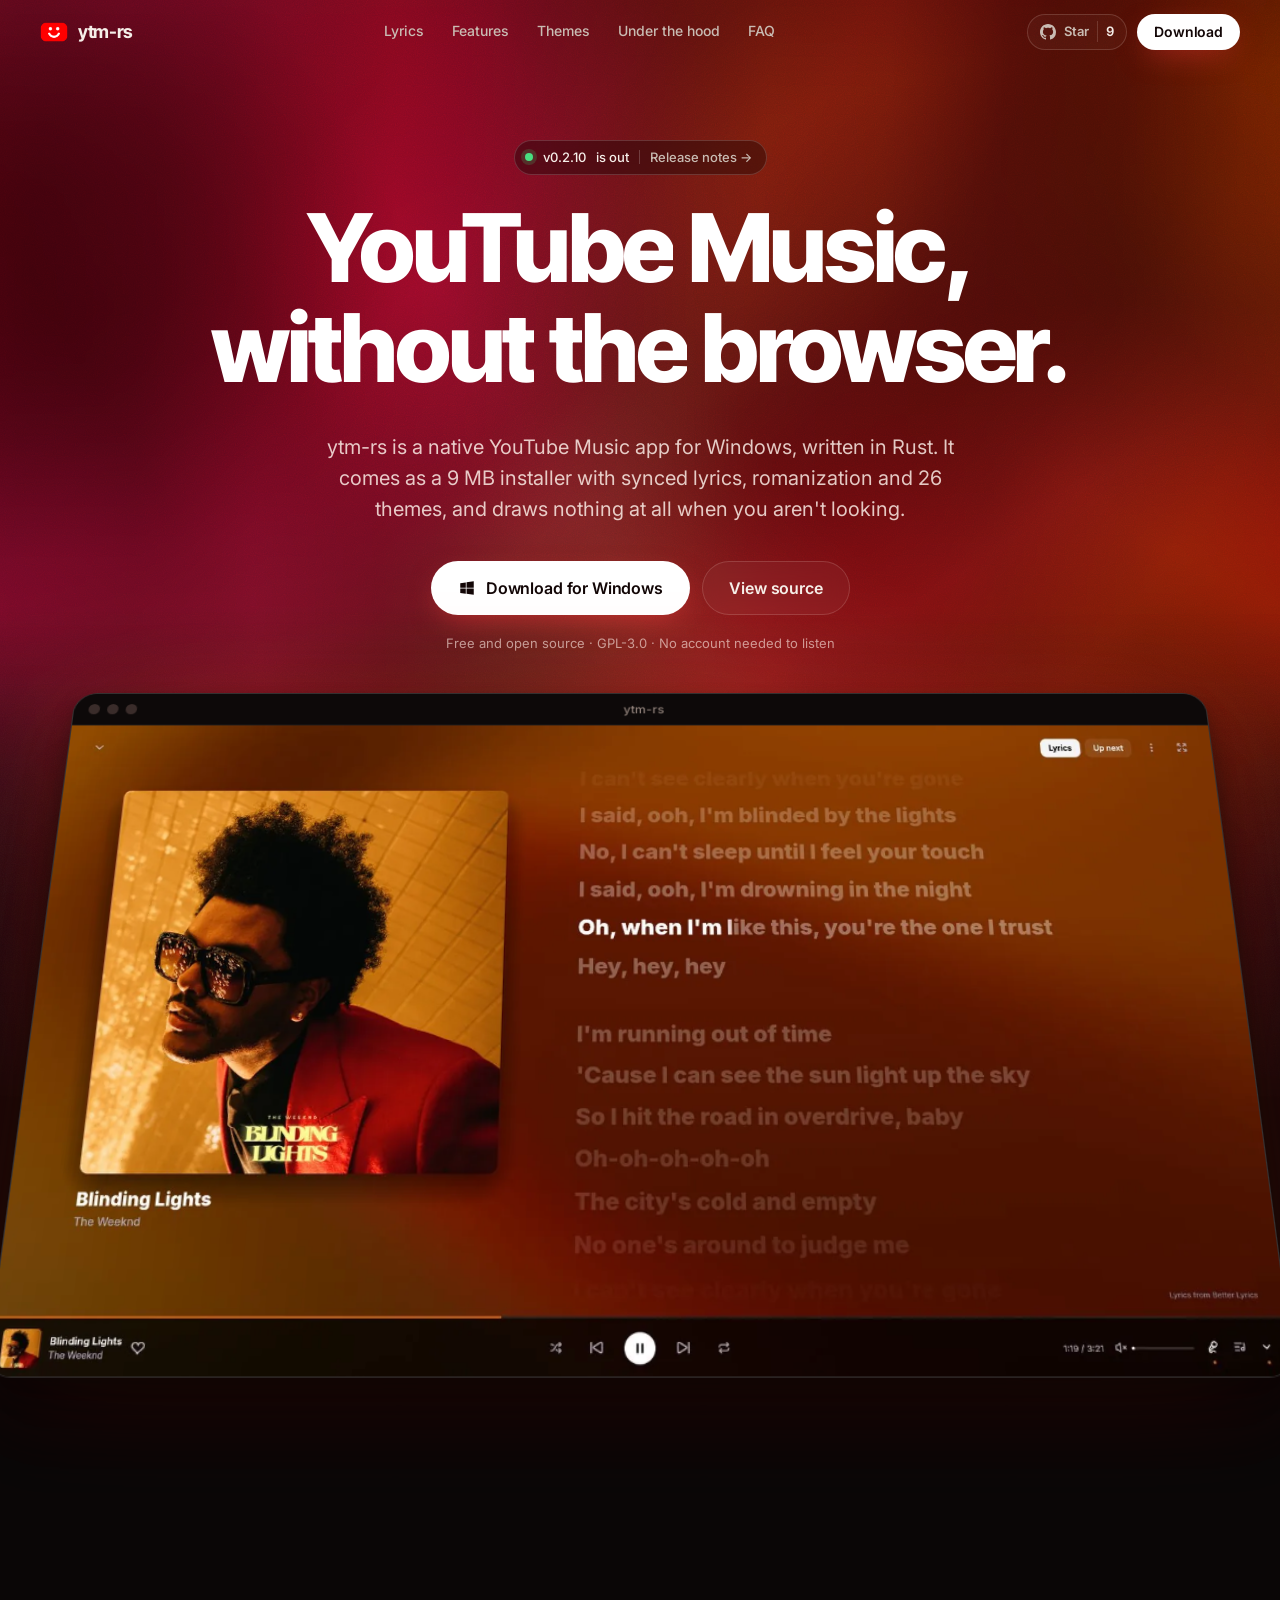
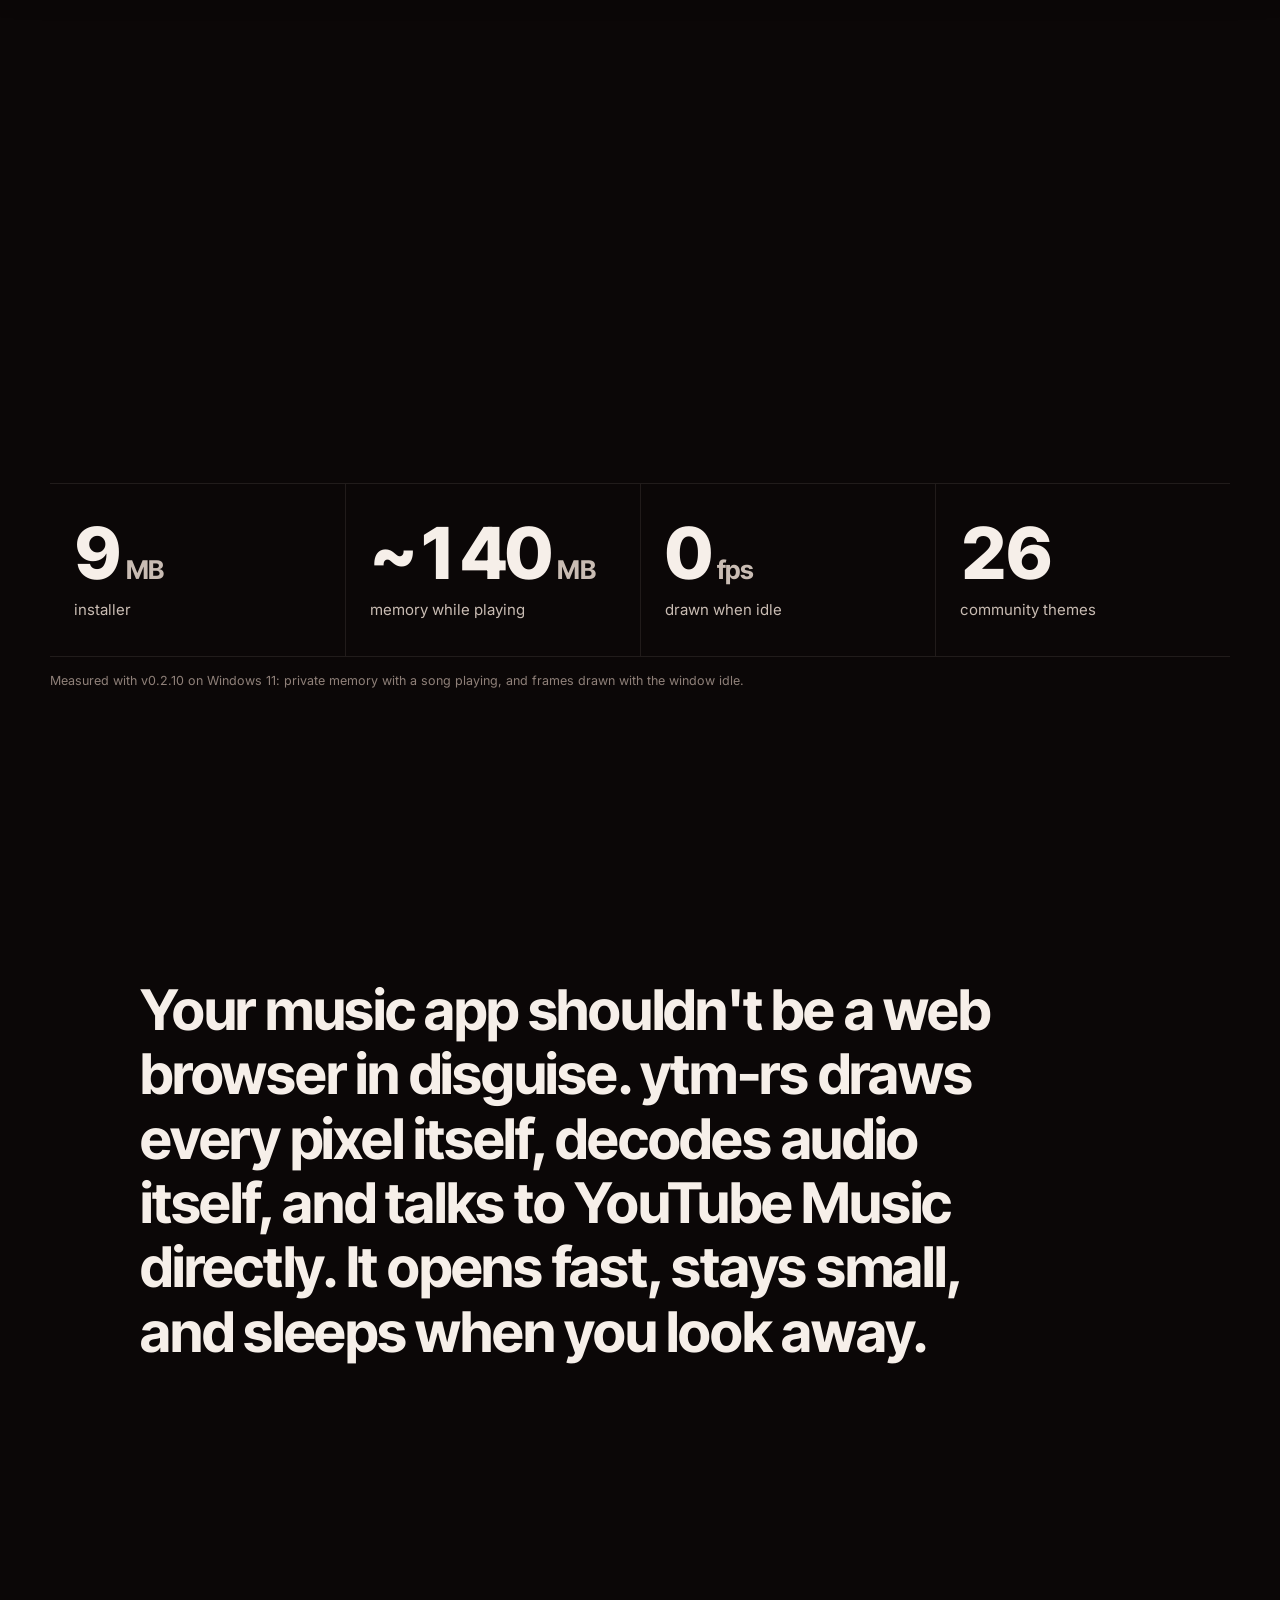
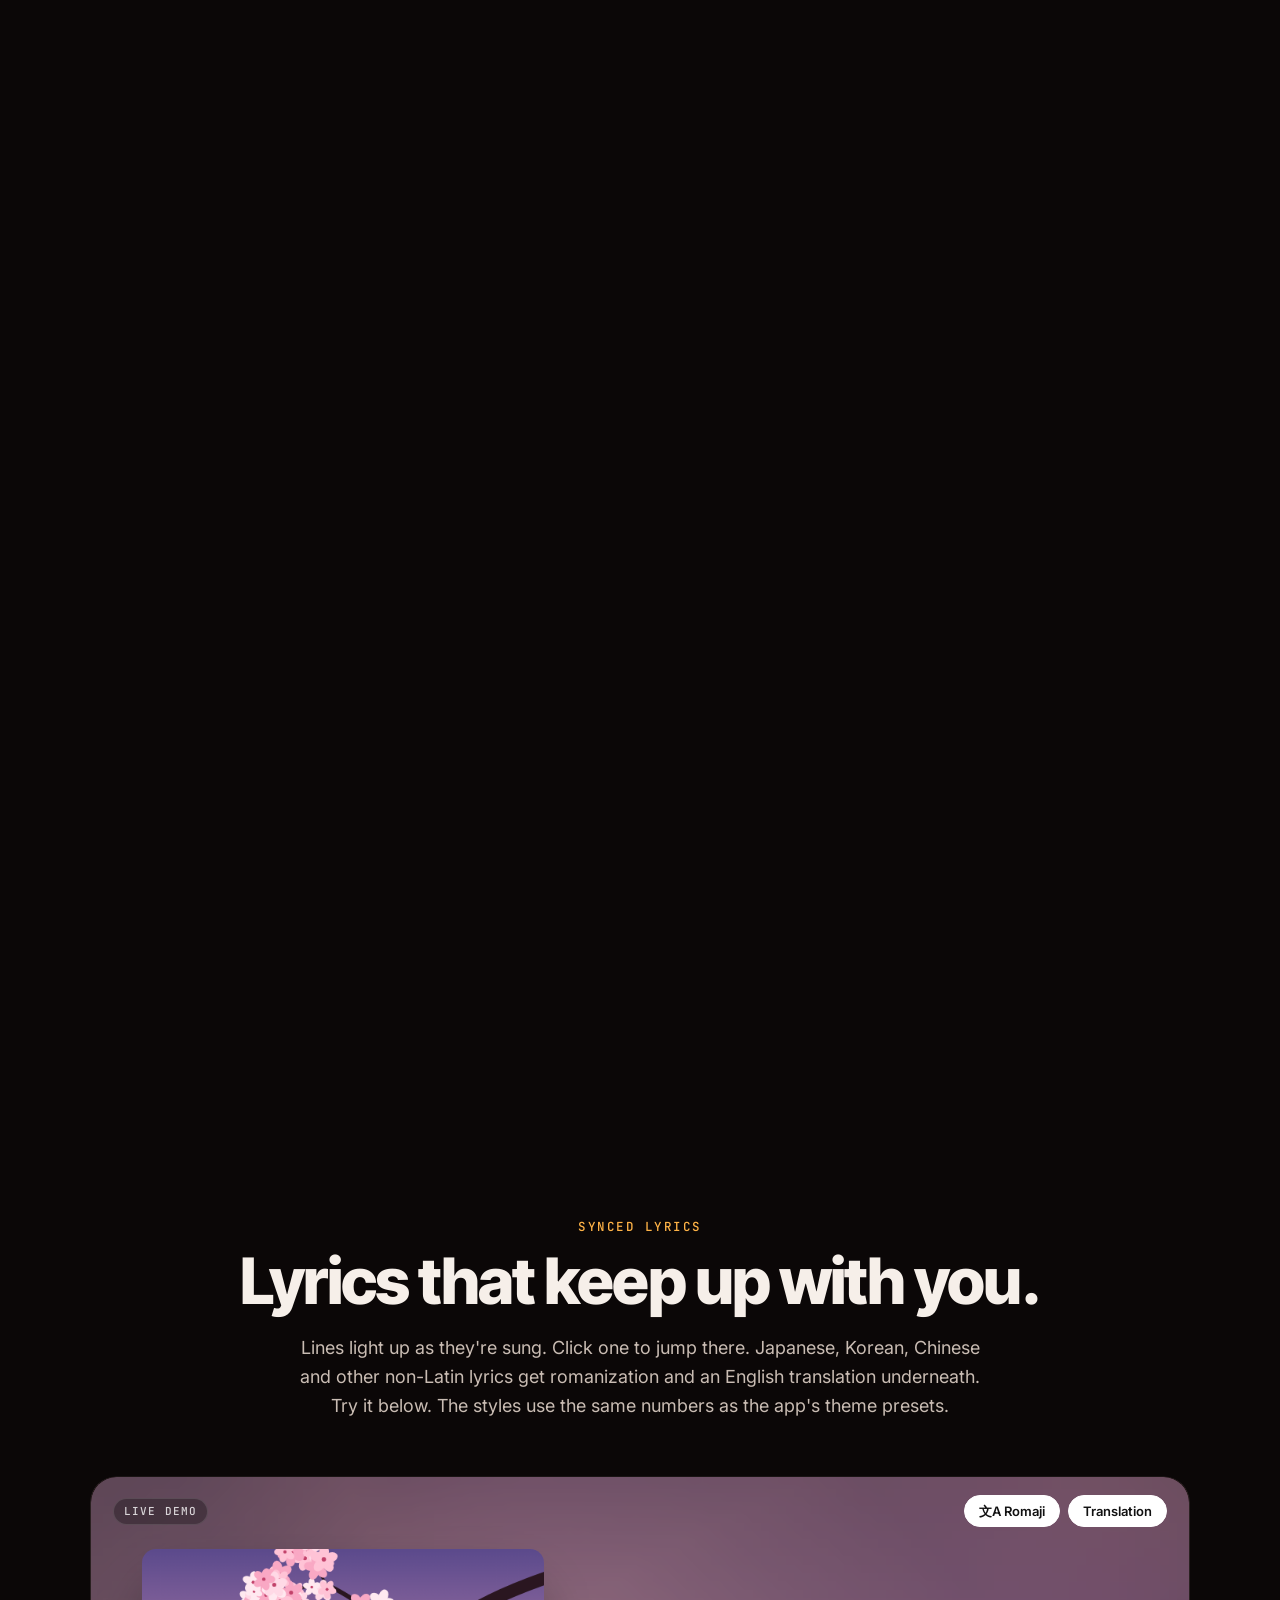
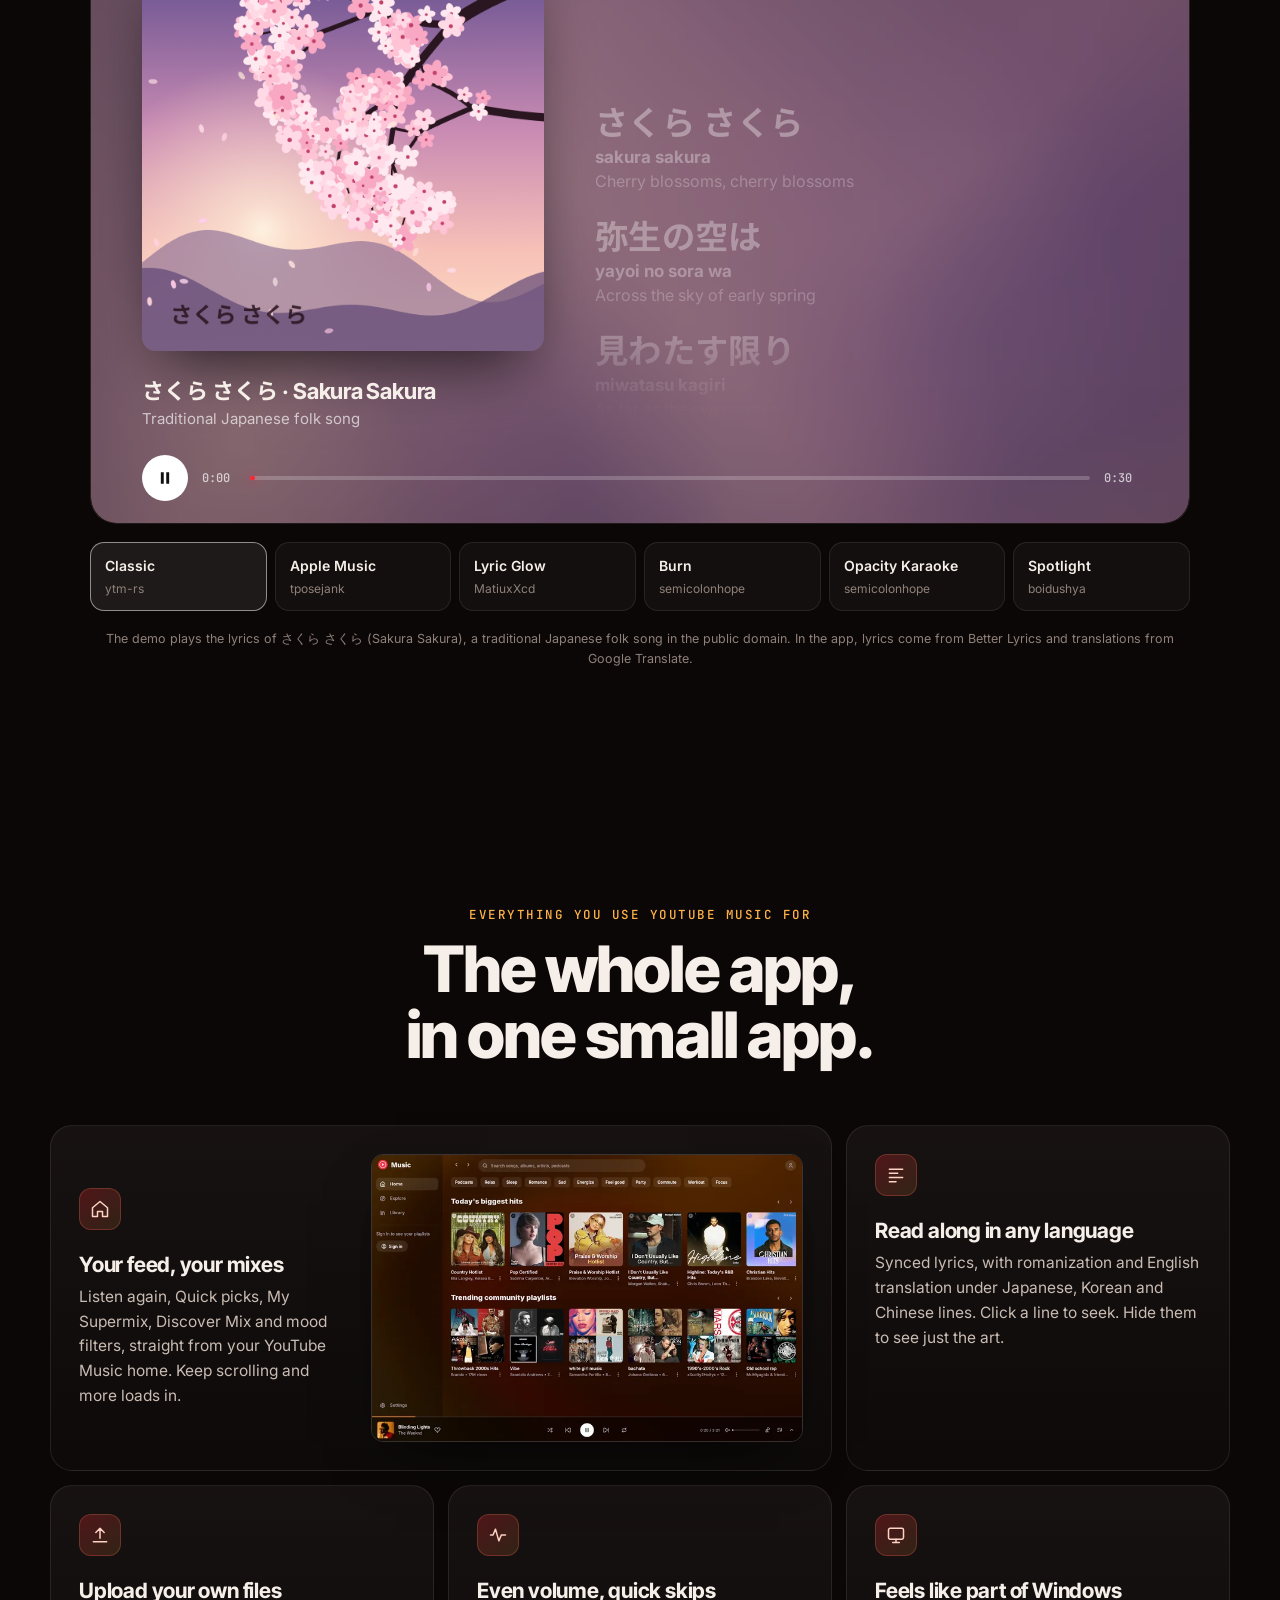
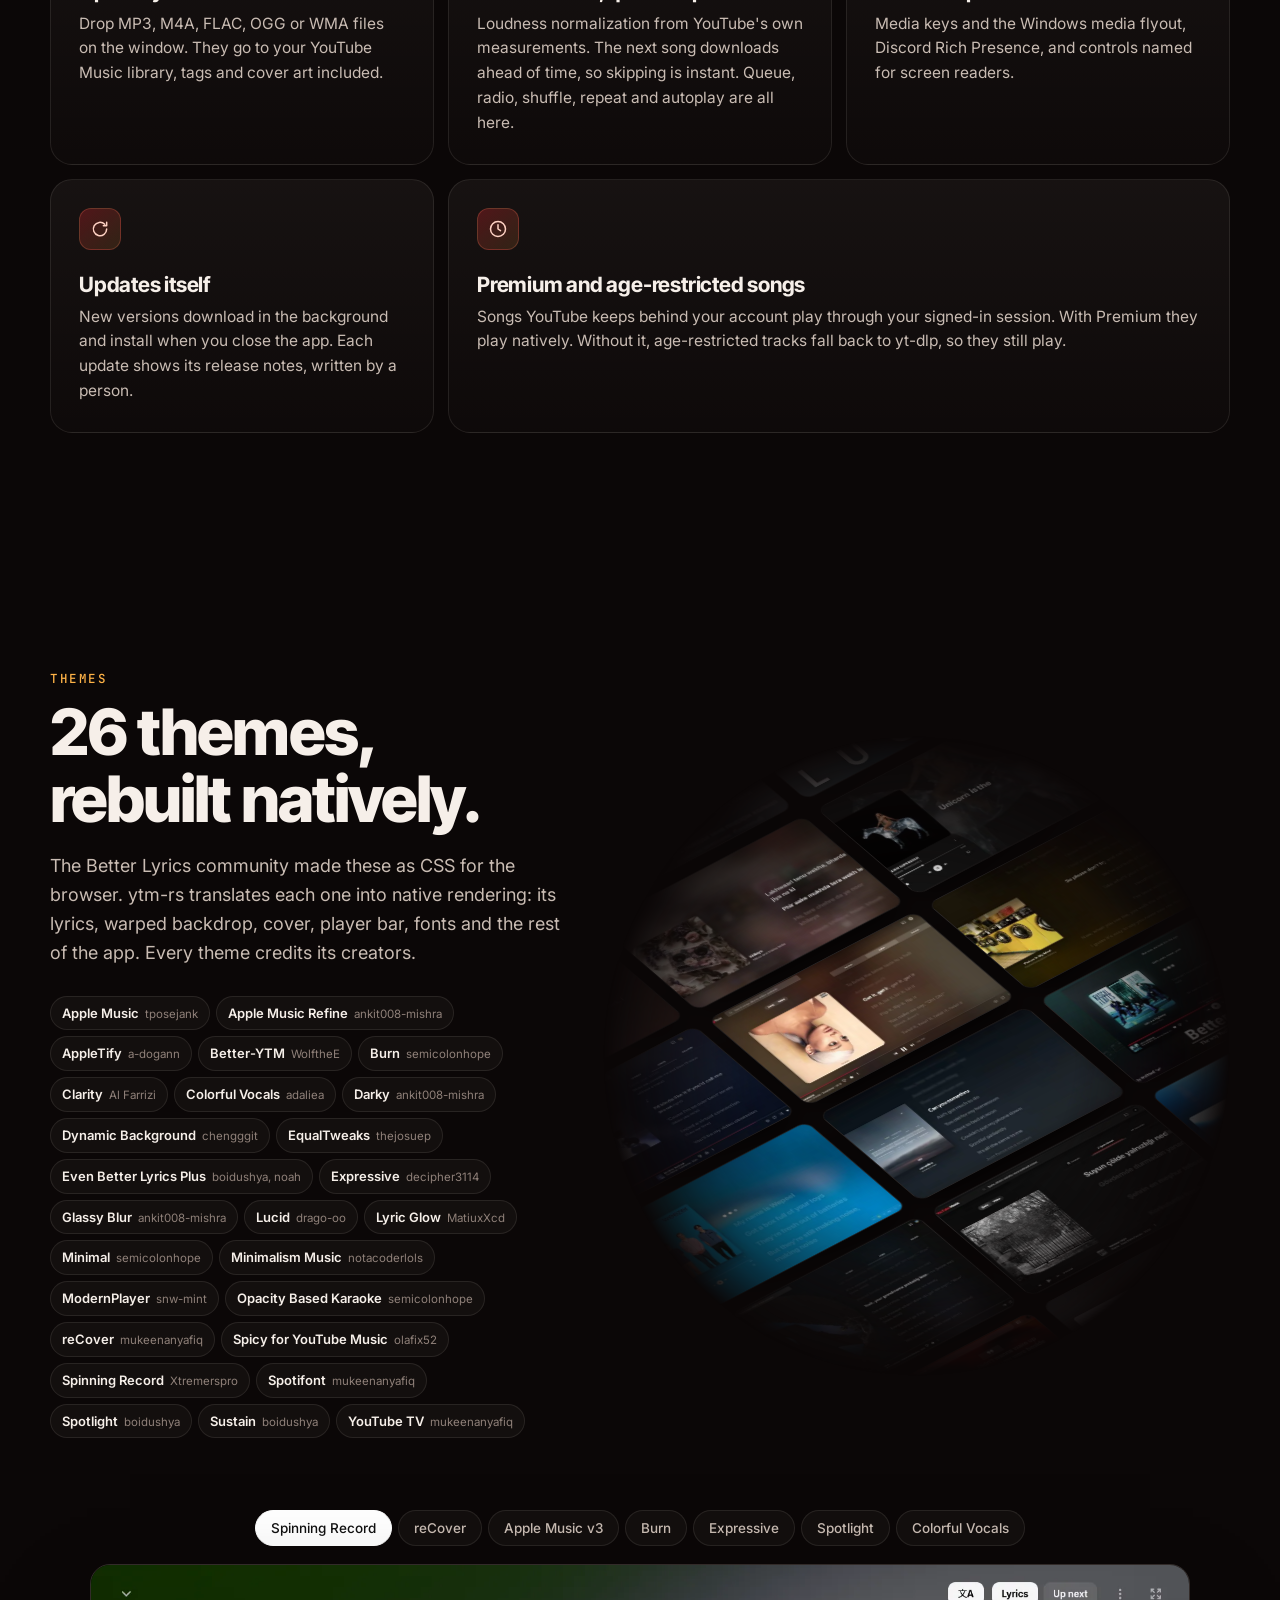
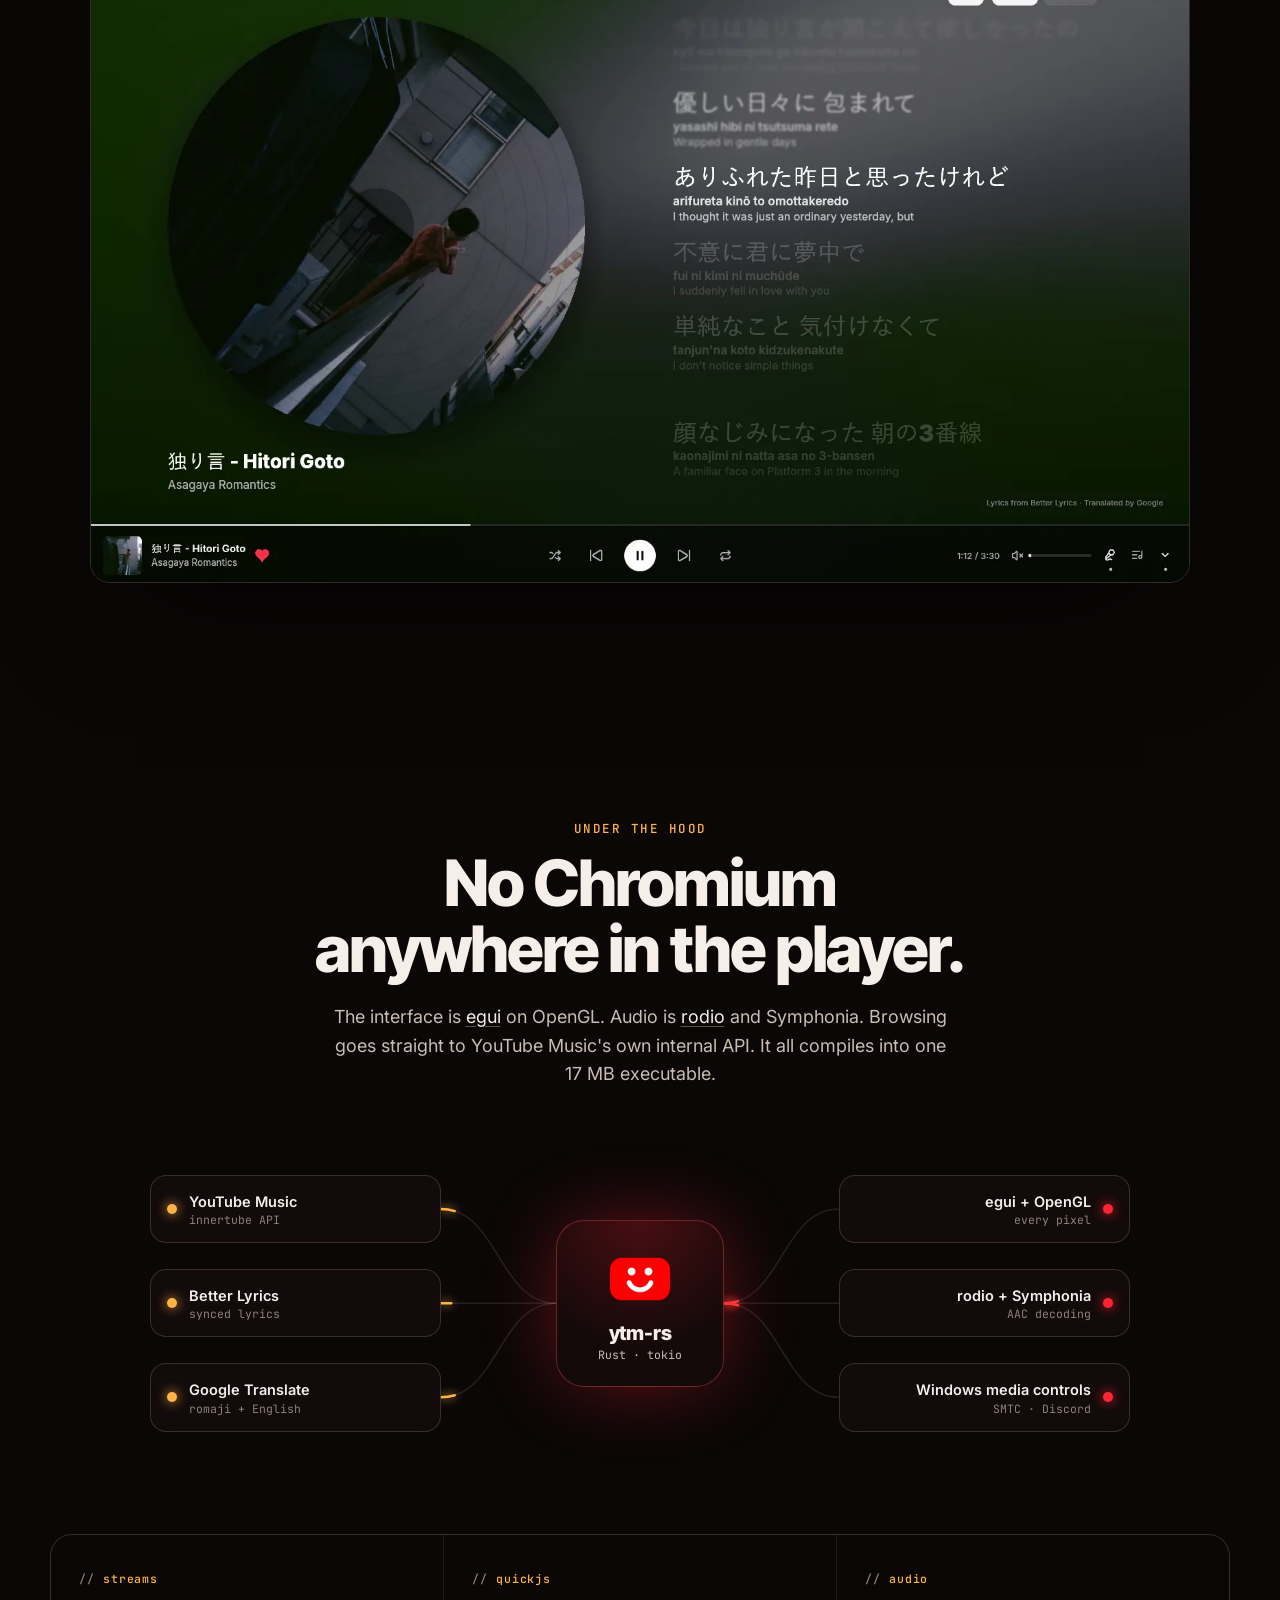
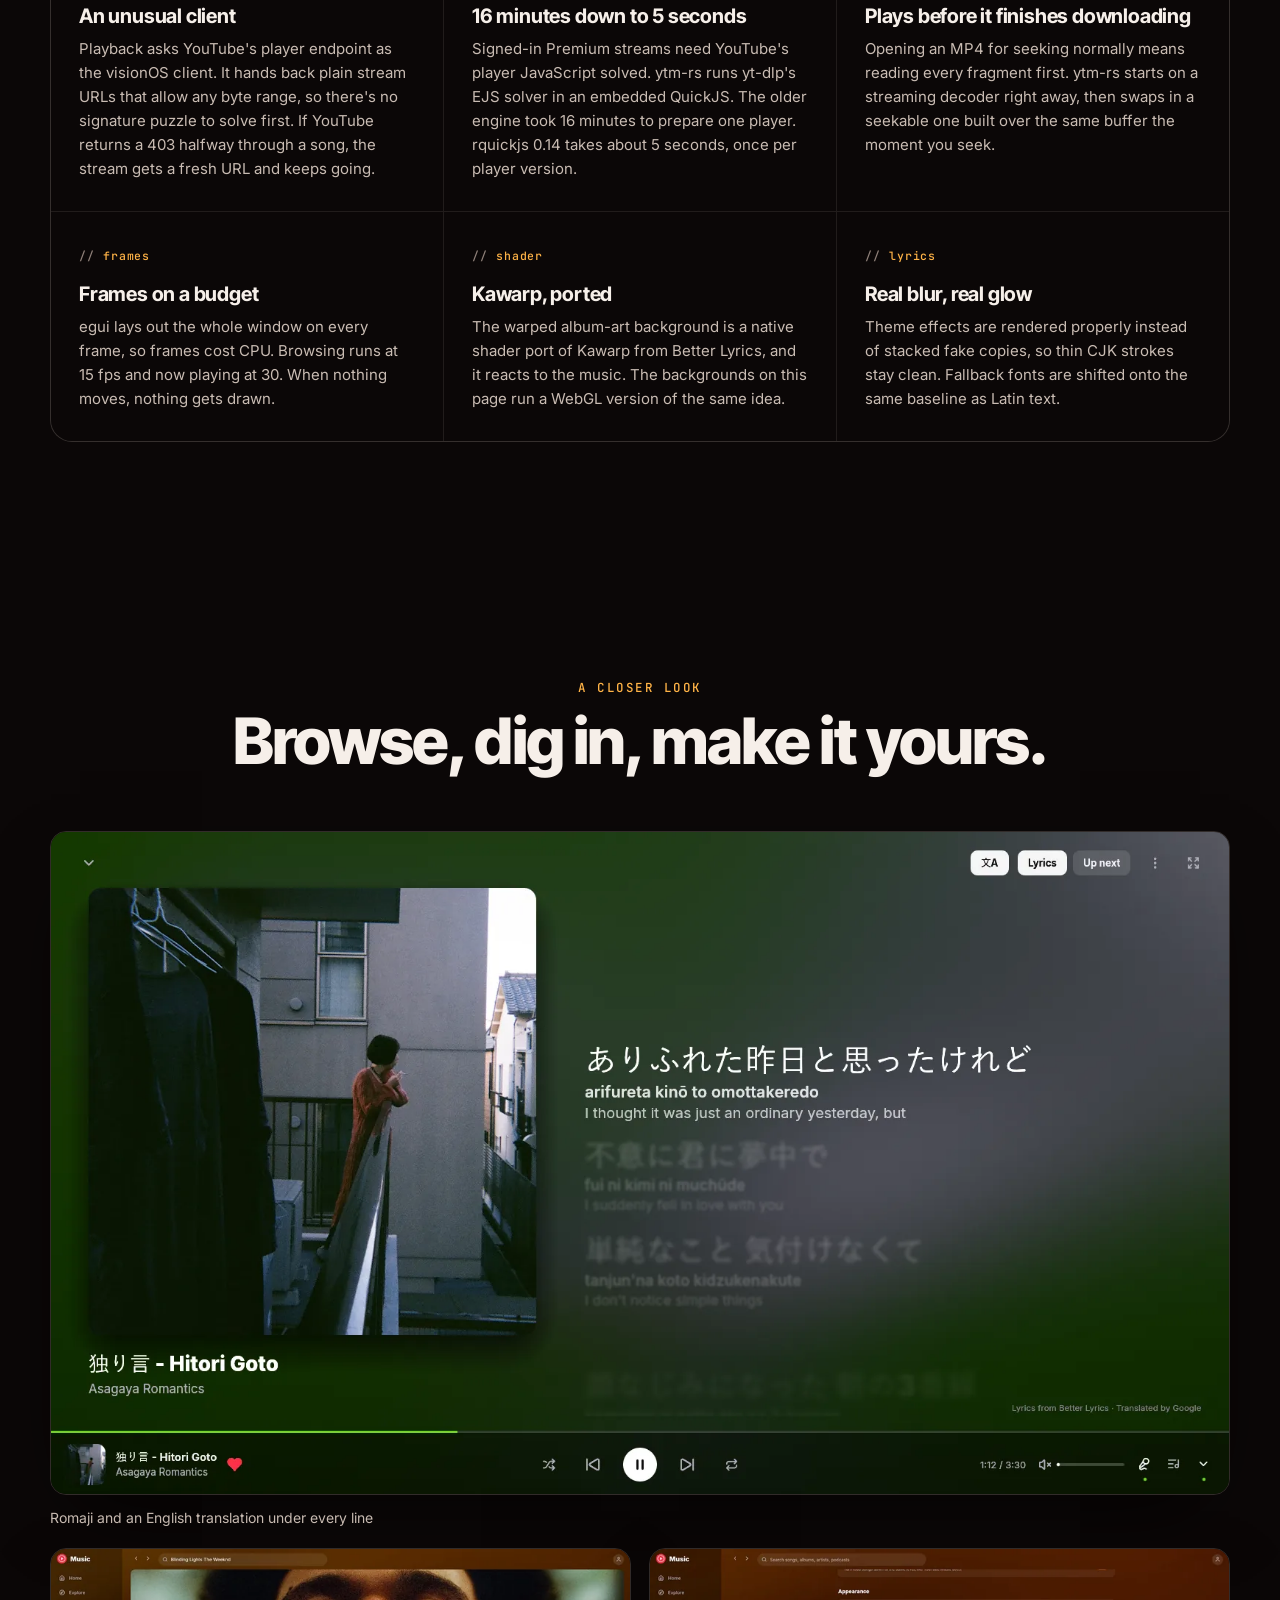
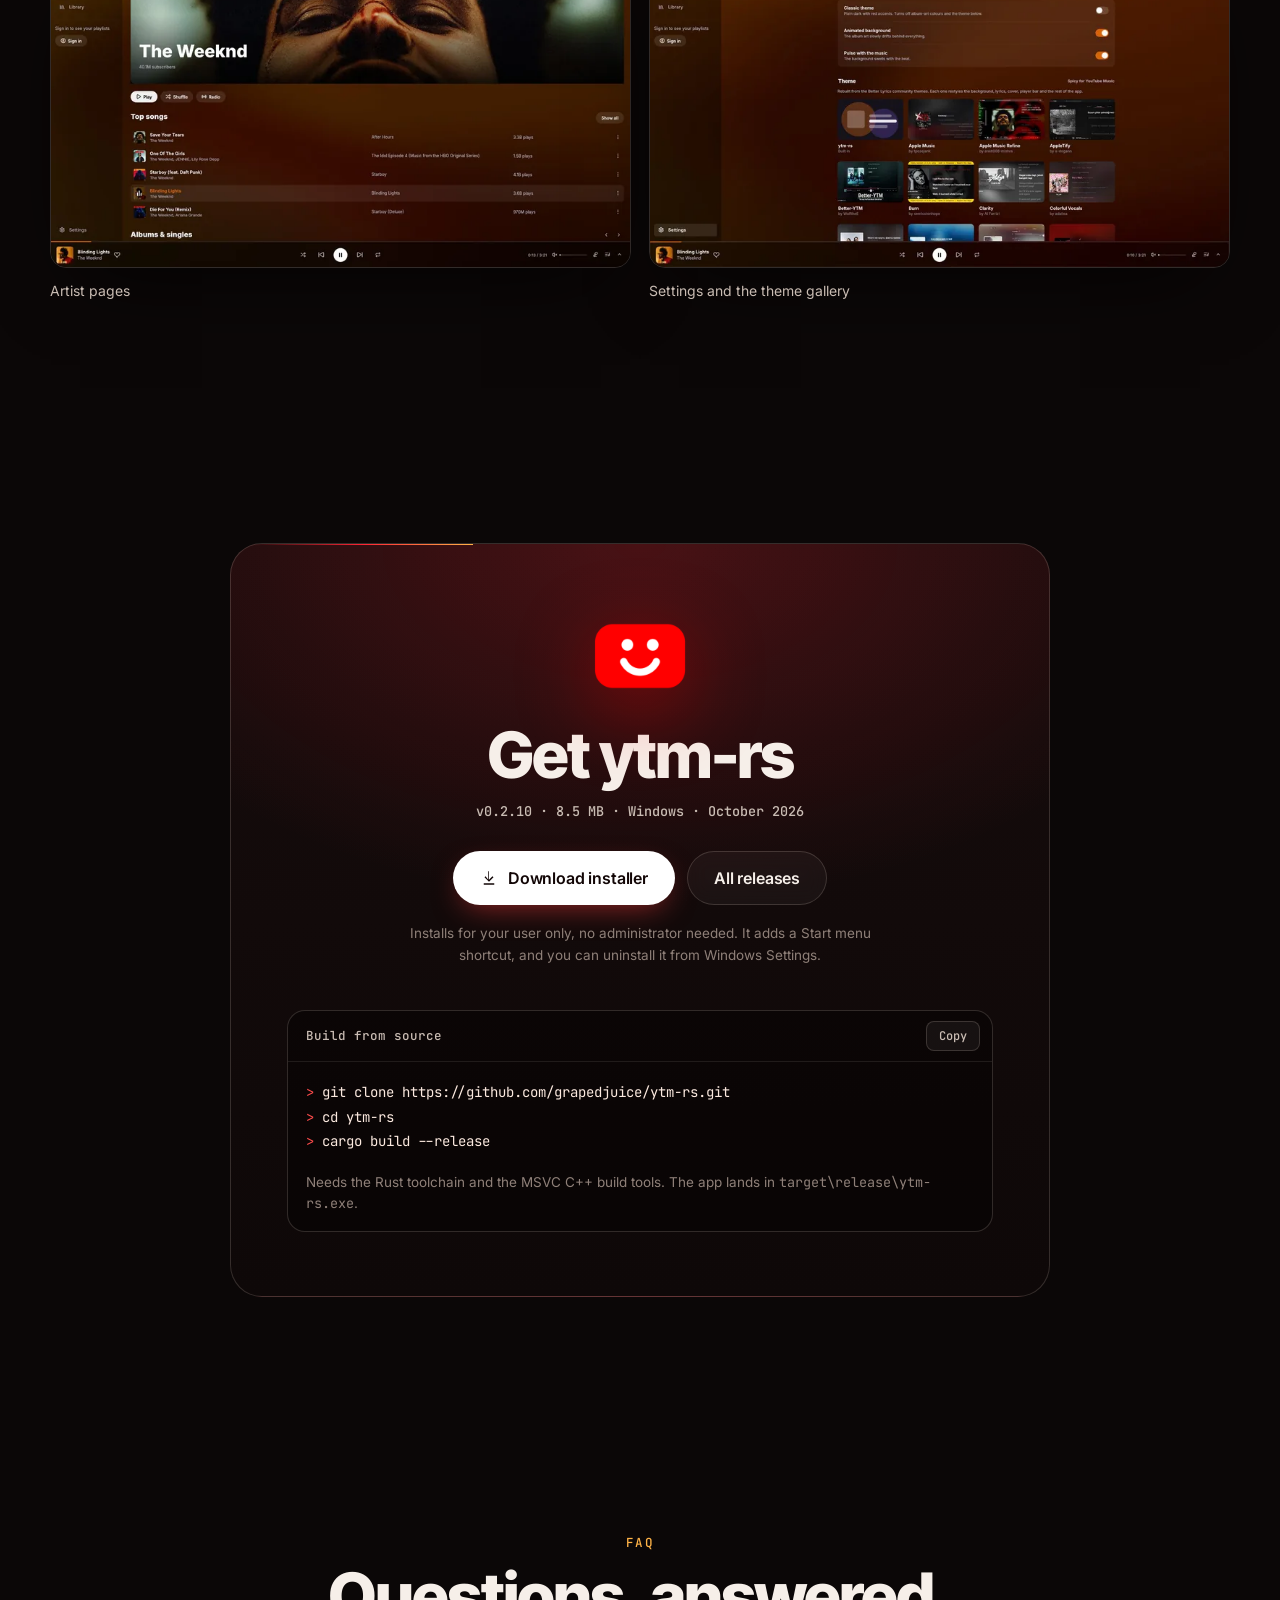
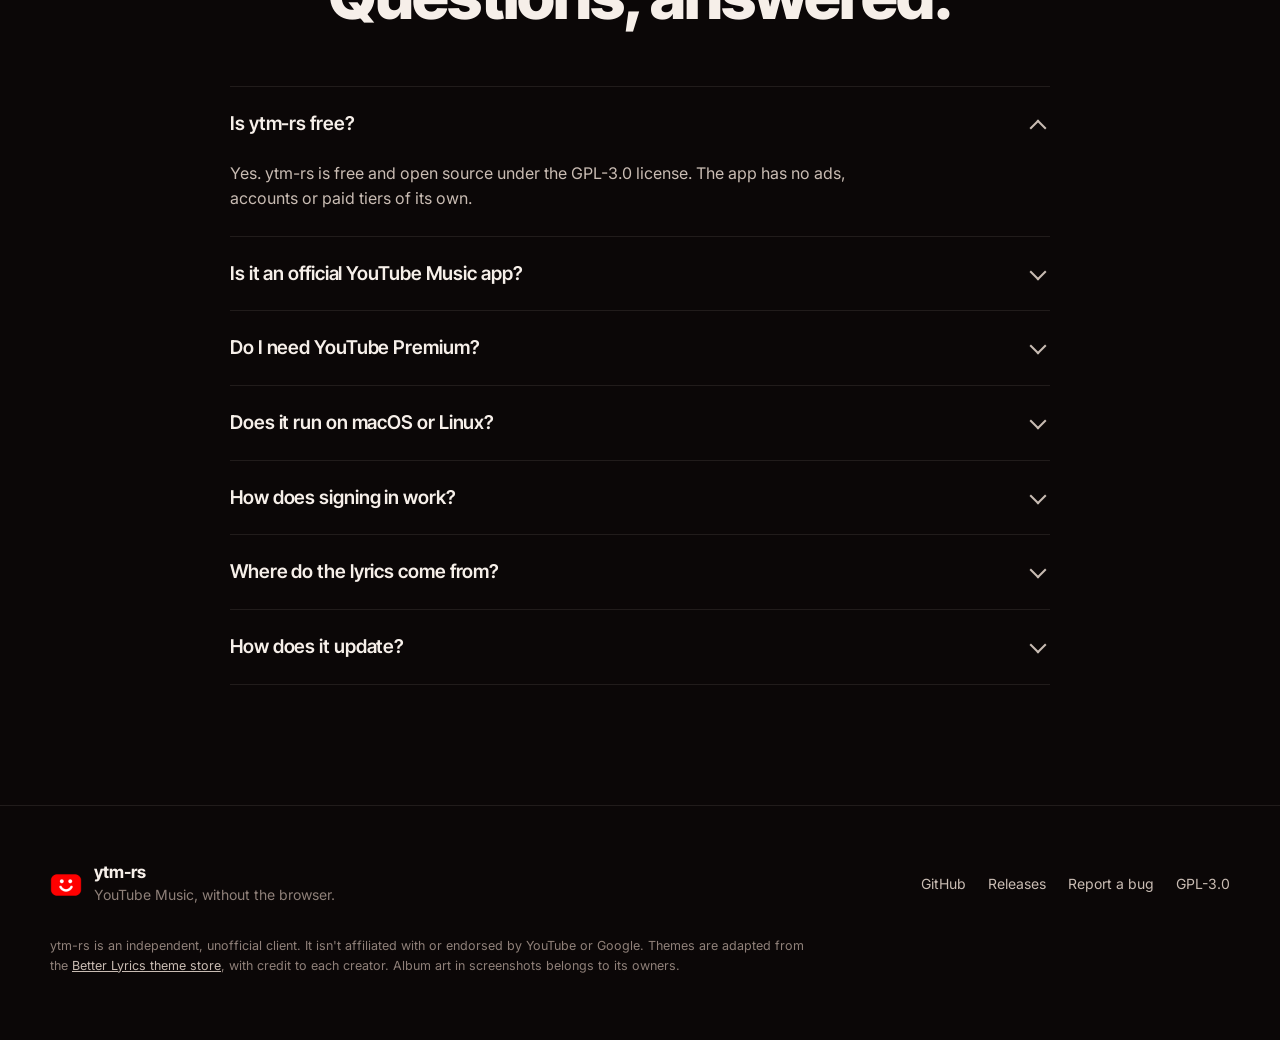
==== commit f867e2ab: "README and site: browsing uses YouTube Music's API directly; no YouTube lyrics fallback" ====
--- a/site/index.html
+++ b/site/index.html
@@ -89,7 +89,7 @@
         { "@type": "Question", "name": "Is ytm-rs an official YouTube Music app?", "acceptedAnswer": { "@type": "Answer", "text": "No. ytm-rs is an unofficial client built by an independent developer. It talks to the same services music.youtube.com uses, so changes on YouTube's side can occasionally affect playback, sign-in or lyrics." } },
         { "@type": "Question", "name": "Do I need YouTube Premium to use ytm-rs?", "acceptedAnswer": { "@type": "Answer", "text": "No. You can browse, search and play without signing in. Signing in unlocks your home feed, library, likes and history. Premium-only songs play natively if your account has Premium." } },
         { "@type": "Question", "name": "Does ytm-rs run on macOS or Linux?", "acceptedAnswer": { "@type": "Answer", "text": "Releases are built and tested for Windows. The app is written with cross-platform Rust libraries, but macOS and Linux builds aren't published or tested yet." } },
-        { "@type": "Question", "name": "Where do the synced lyrics come from?", "acceptedAnswer": { "@type": "Answer", "text": "Synced lyrics come from the Better Lyrics API, with YouTube Music's own plain lyrics as a fallback. Romanization and English translations for Japanese, Korean, Chinese and other non-Latin lyrics come from Google Translate." } },
+        { "@type": "Question", "name": "Where do the synced lyrics come from?", "acceptedAnswer": { "@type": "Answer", "text": "Synced lyrics come from the Better Lyrics API. Romanization and English translations for Japanese, Korean, Chinese and other non-Latin lyrics come from Google Translate." } },
         { "@type": "Question", "name": "How does ytm-rs update?", "acceptedAnswer": { "@type": "Answer", "text": "The installed app checks GitHub for new releases, downloads them in the background and installs when you close it. You can also restart to update right away, or turn updates off in Settings." } }
       ]
     }
@@ -470,7 +470,7 @@
   <div class="section__head">
     <p class="eyebrow">Under the hood</p>
     <h2 id="engine-title">No Chromium anywhere in the player.</h2>
-    <p class="lede">The interface is <a href="https://github.com/emilk/egui" rel="noopener">egui</a> on OpenGL. Audio is <a href="https://github.com/RustAudio/rodio" rel="noopener">rodio</a> and Symphonia. Browsing goes through <a href="https://crates.io/crates/rustypipe" rel="noopener">rustypipe</a> and YouTube's own internal API. It all compiles into one 22&nbsp;MB executable.</p>
+    <p class="lede">The interface is <a href="https://github.com/emilk/egui" rel="noopener">egui</a> on OpenGL. Audio is <a href="https://github.com/RustAudio/rodio" rel="noopener">rodio</a> and Symphonia. Browsing goes straight to YouTube Music's own internal API. It all compiles into one 17&nbsp;MB executable.</p>
   </div>
 
   <div class="beams" data-beams>
@@ -587,7 +587,7 @@
     <details><summary>Do I need YouTube Premium?</summary><div class="faq__a"><p>No. You can browse, search and play without signing in. Signing in unlocks your home feed, library, likes and history. Premium-only songs play natively if your account has Premium.</p></div></details>
     <details><summary>Does it run on macOS or Linux?</summary><div class="faq__a"><p>Releases are built and tested for Windows. The app is written with cross-platform Rust libraries, but macOS and Linux builds aren't published or tested yet.</p></div></details>
     <details><summary>How does signing in work?</summary><div class="faq__a"><p>Open Settings → Sign in with Google. Google's own sign-in page opens in a temporary system WebView2 window, and the session stays on your computer. The player itself never runs in a webview.</p></div></details>
-    <details><summary>Where do the lyrics come from?</summary><div class="faq__a"><p>Synced lyrics come from the Better Lyrics API, with YouTube Music's own plain lyrics as a fallback. Romanization and English translations come from Google Translate. They're machine-made, so expect rough spots.</p></div></details>
+    <details><summary>Where do the lyrics come from?</summary><div class="faq__a"><p>Synced lyrics come from the Better Lyrics API. Romanization and English translations come from Google Translate. They're machine-made, so expect rough spots.</p></div></details>
     <details><summary>How does it update?</summary><div class="faq__a"><p>The installed app checks GitHub for new releases, downloads them in the background and installs when you close it. Choose Restart to update to install right away, or turn updates off in Settings → Updates.</p></div></details>
   </div>
 </section>
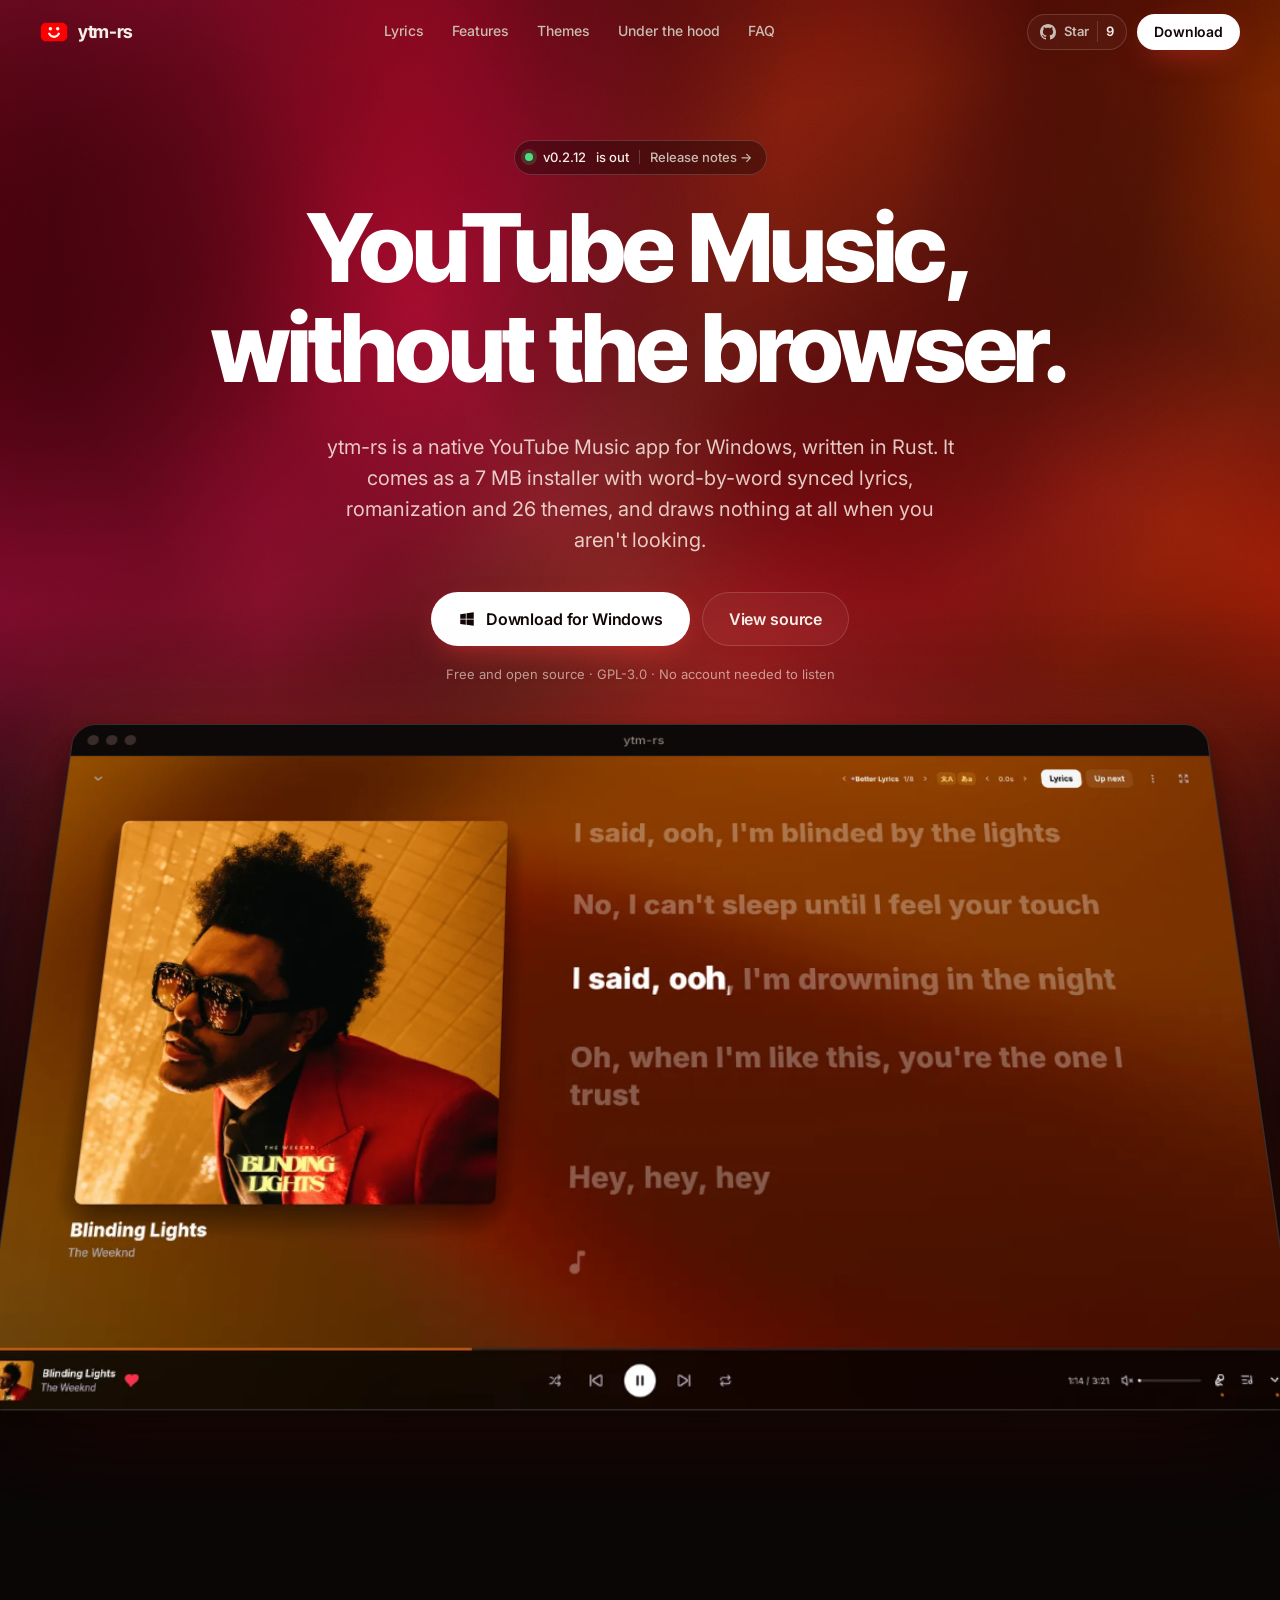
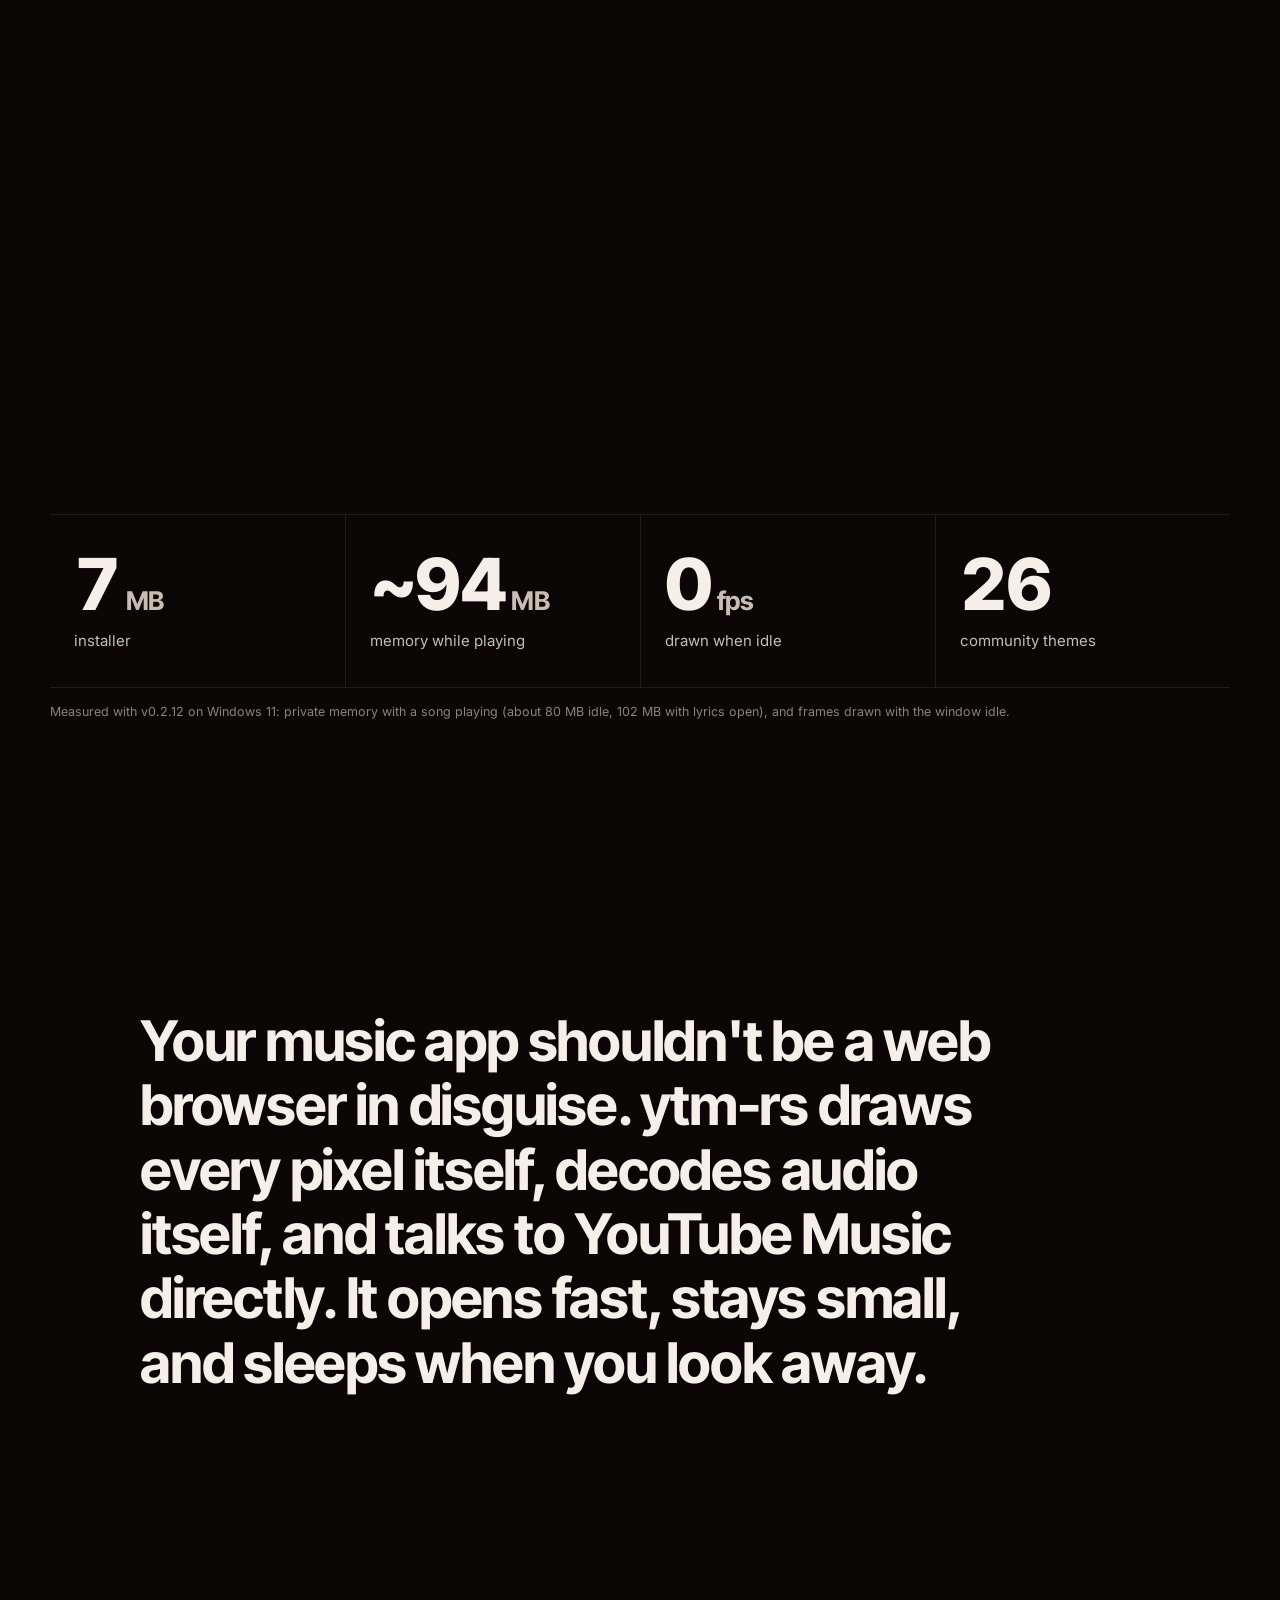
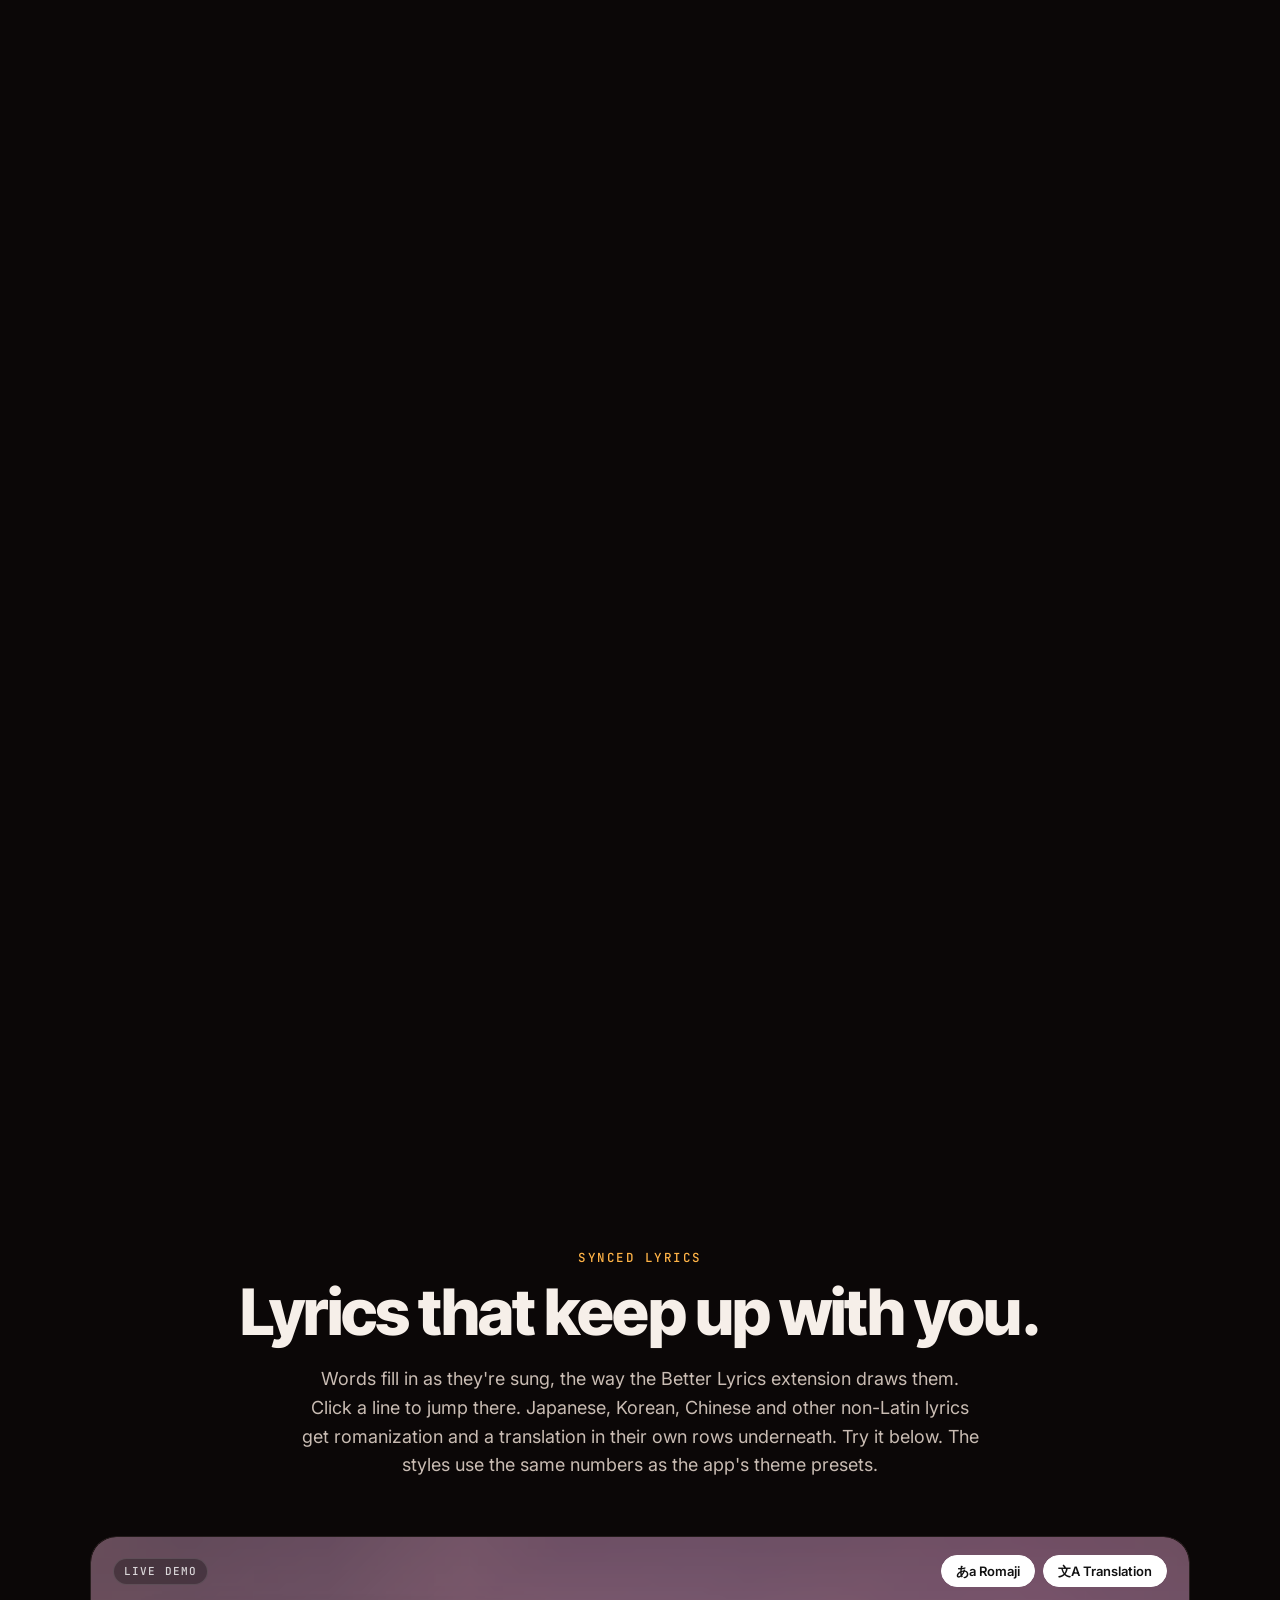
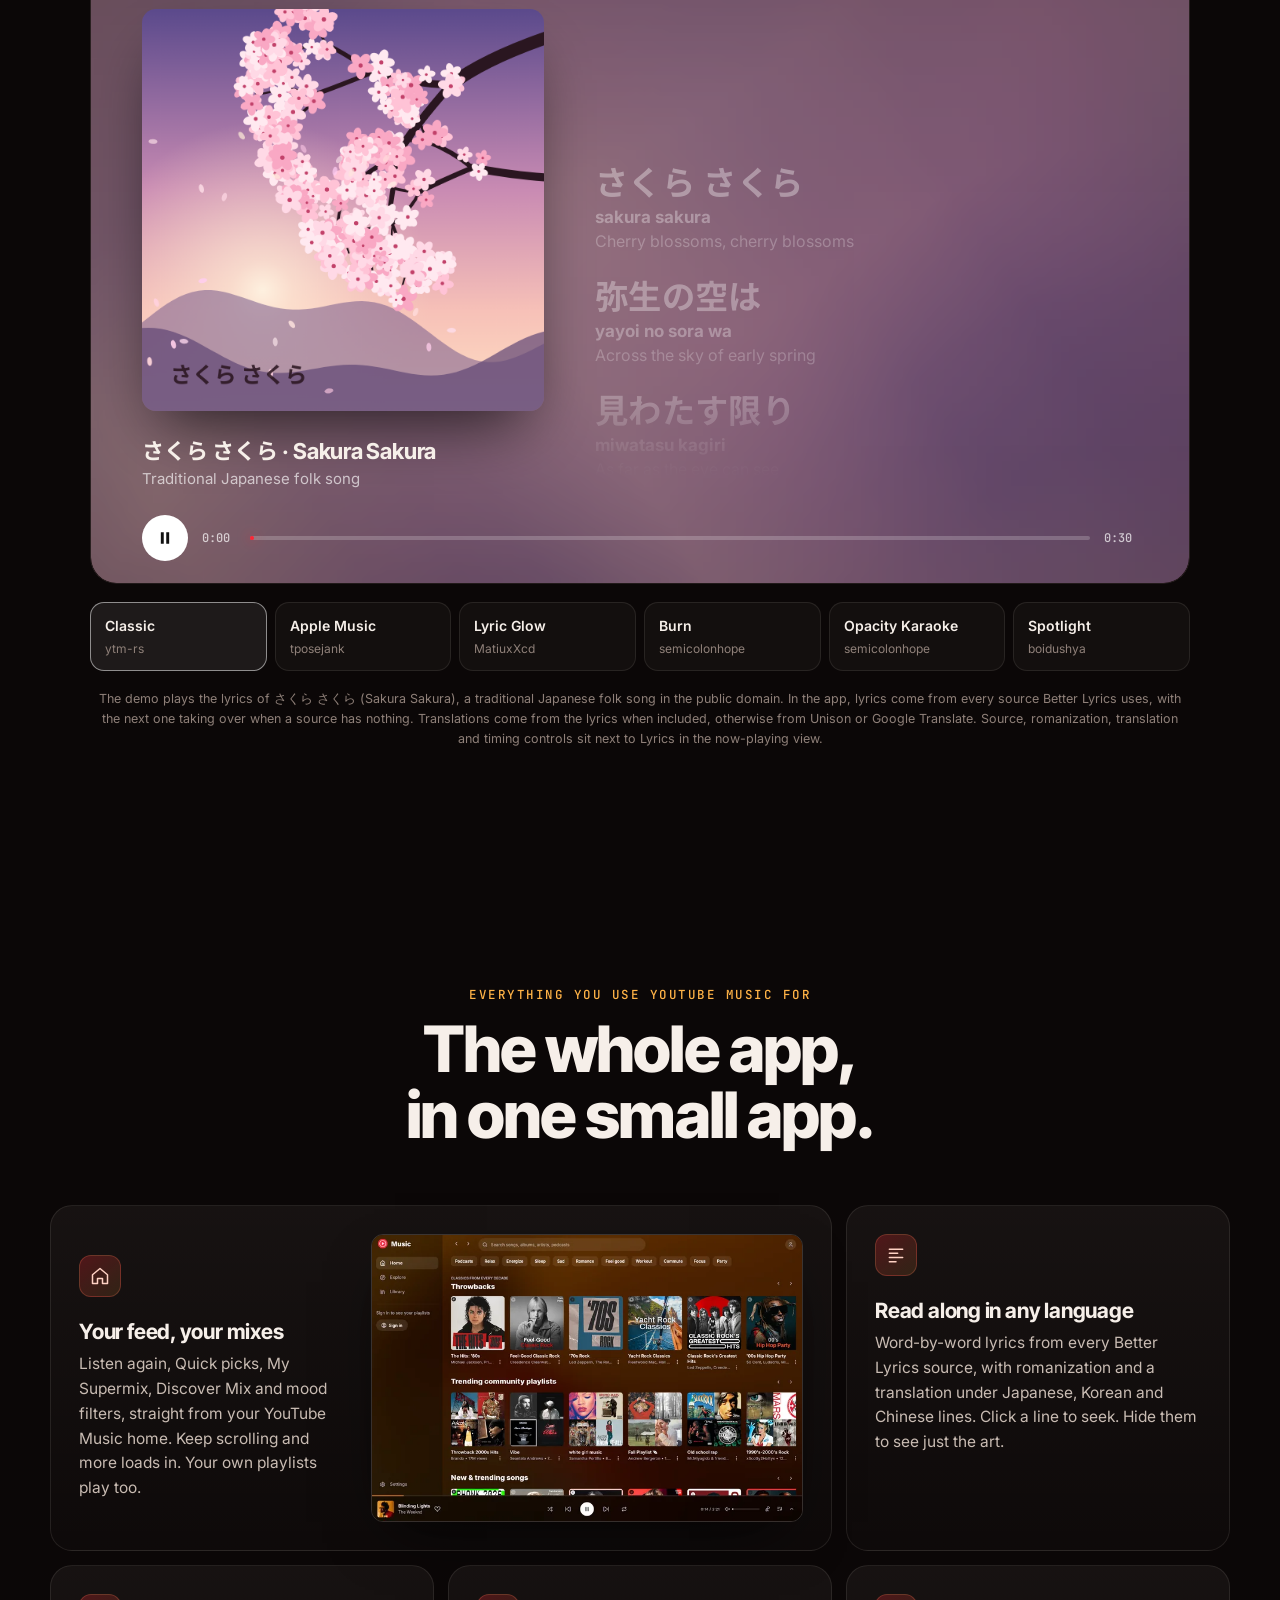
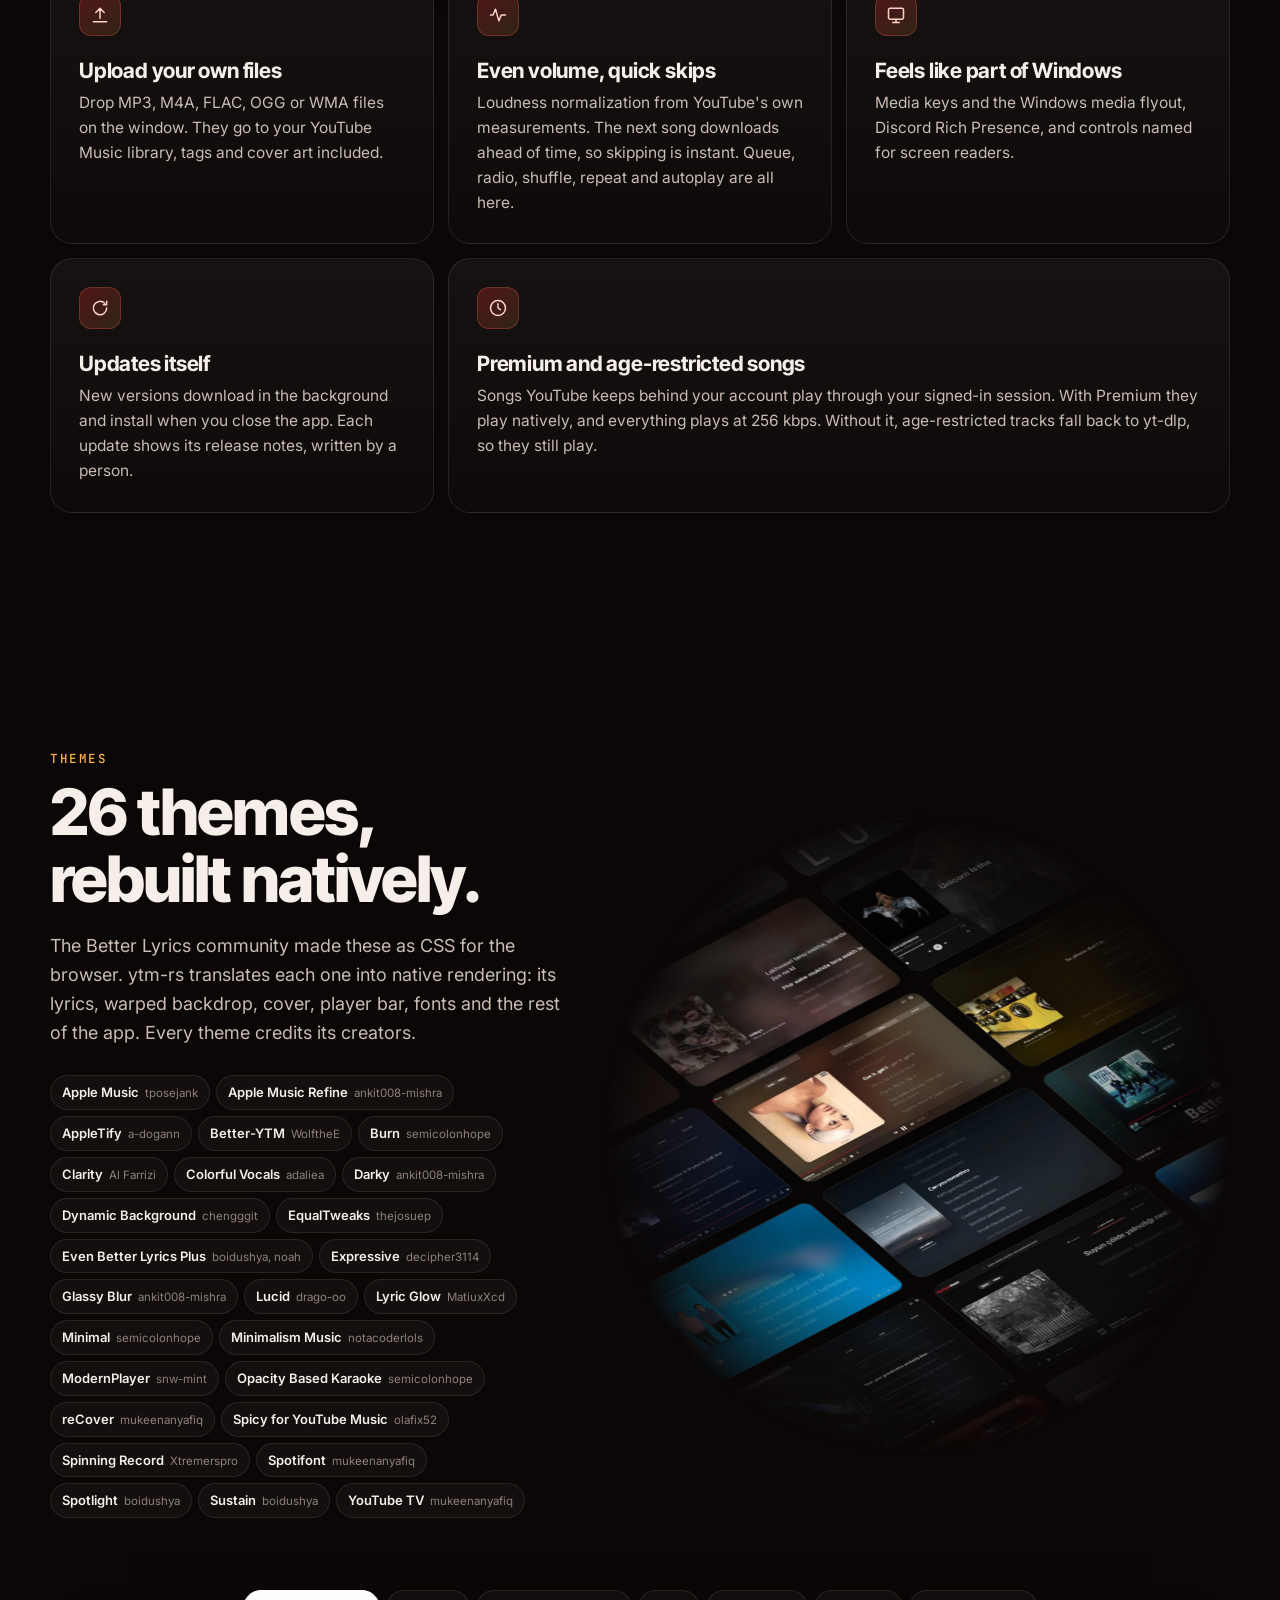
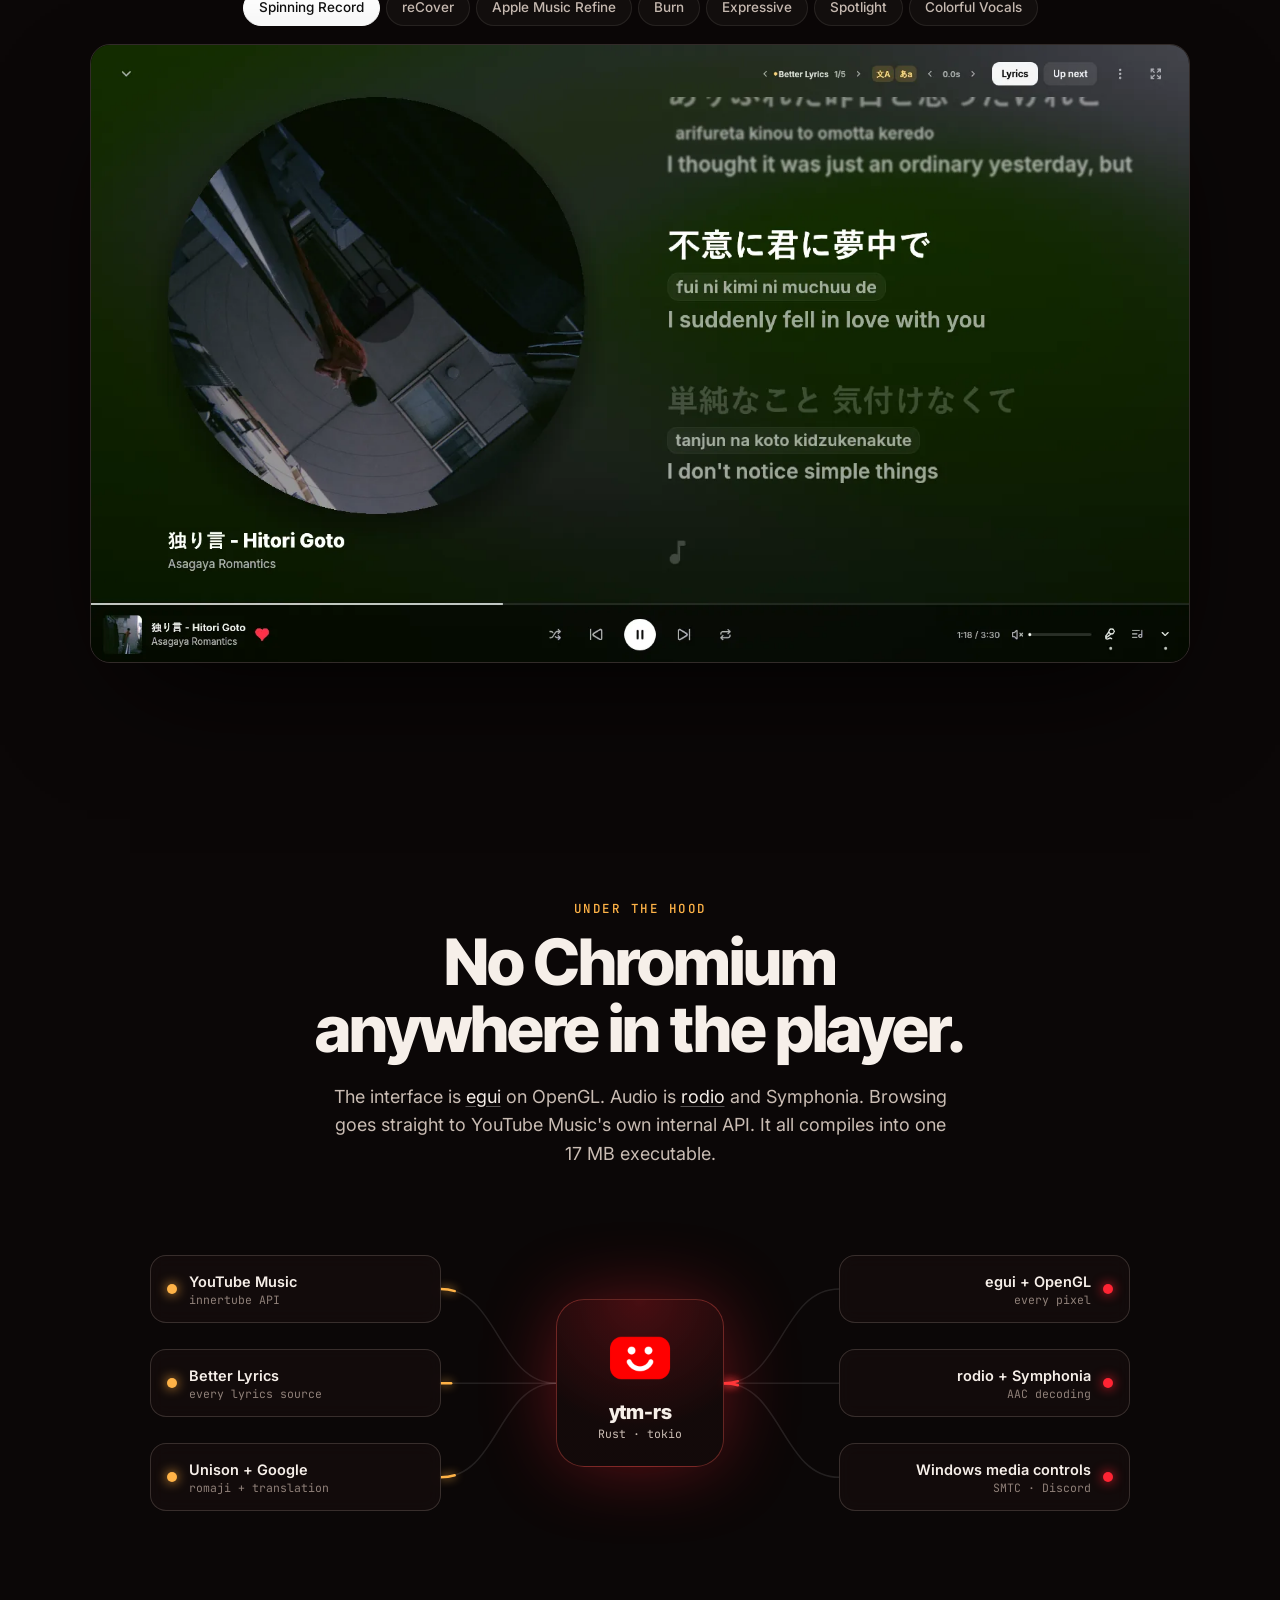
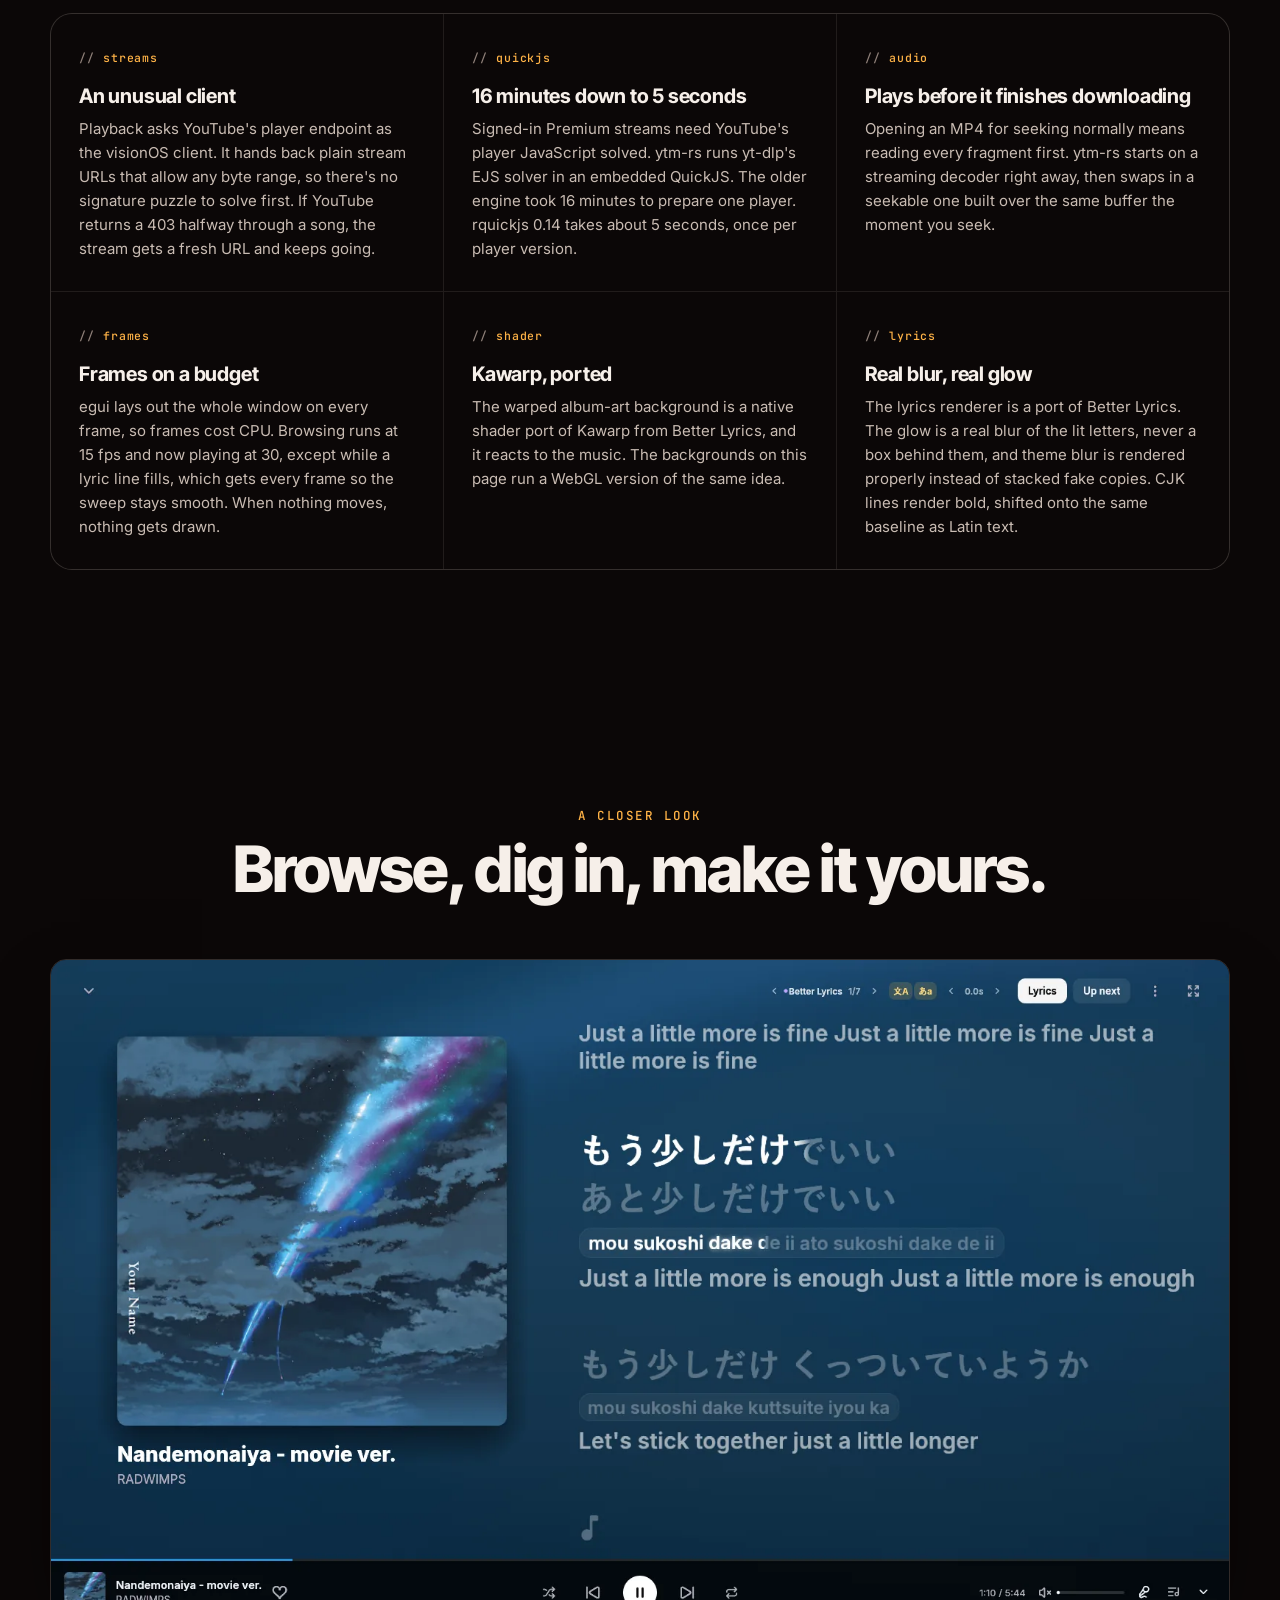
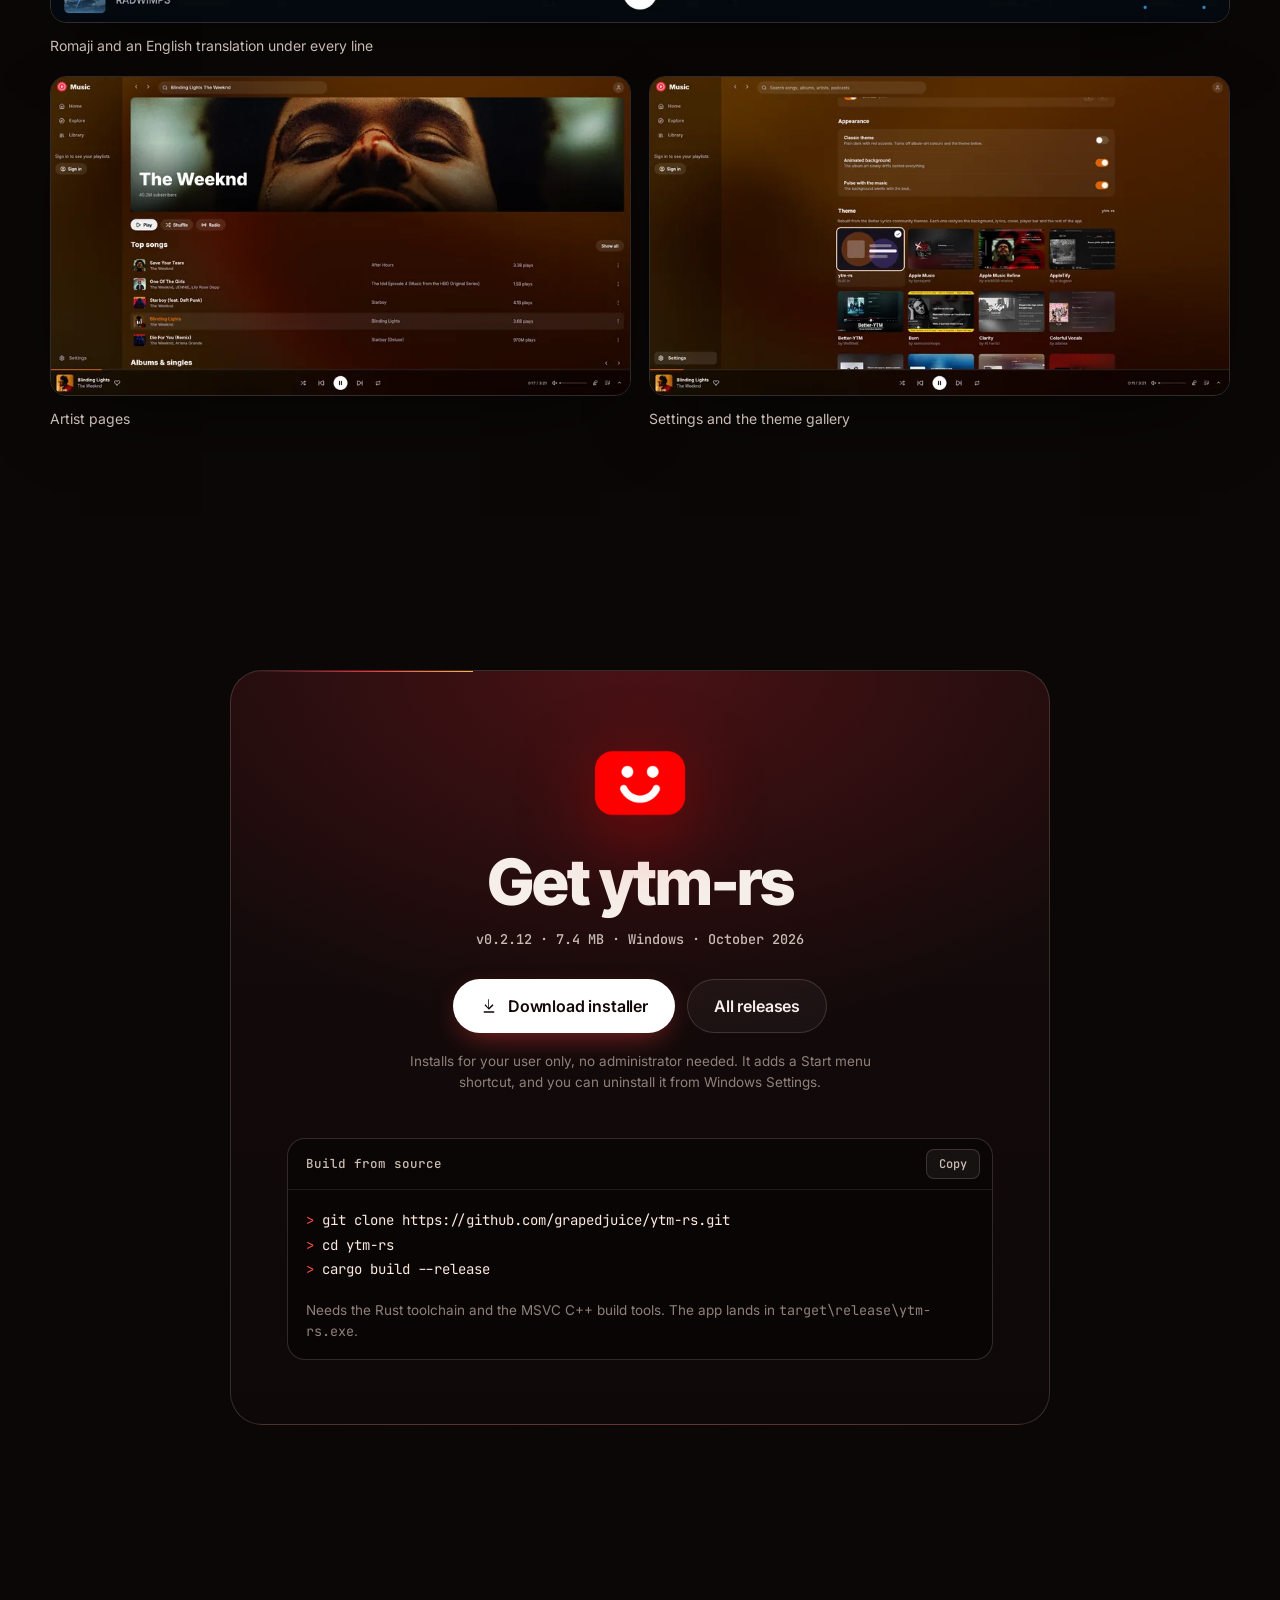
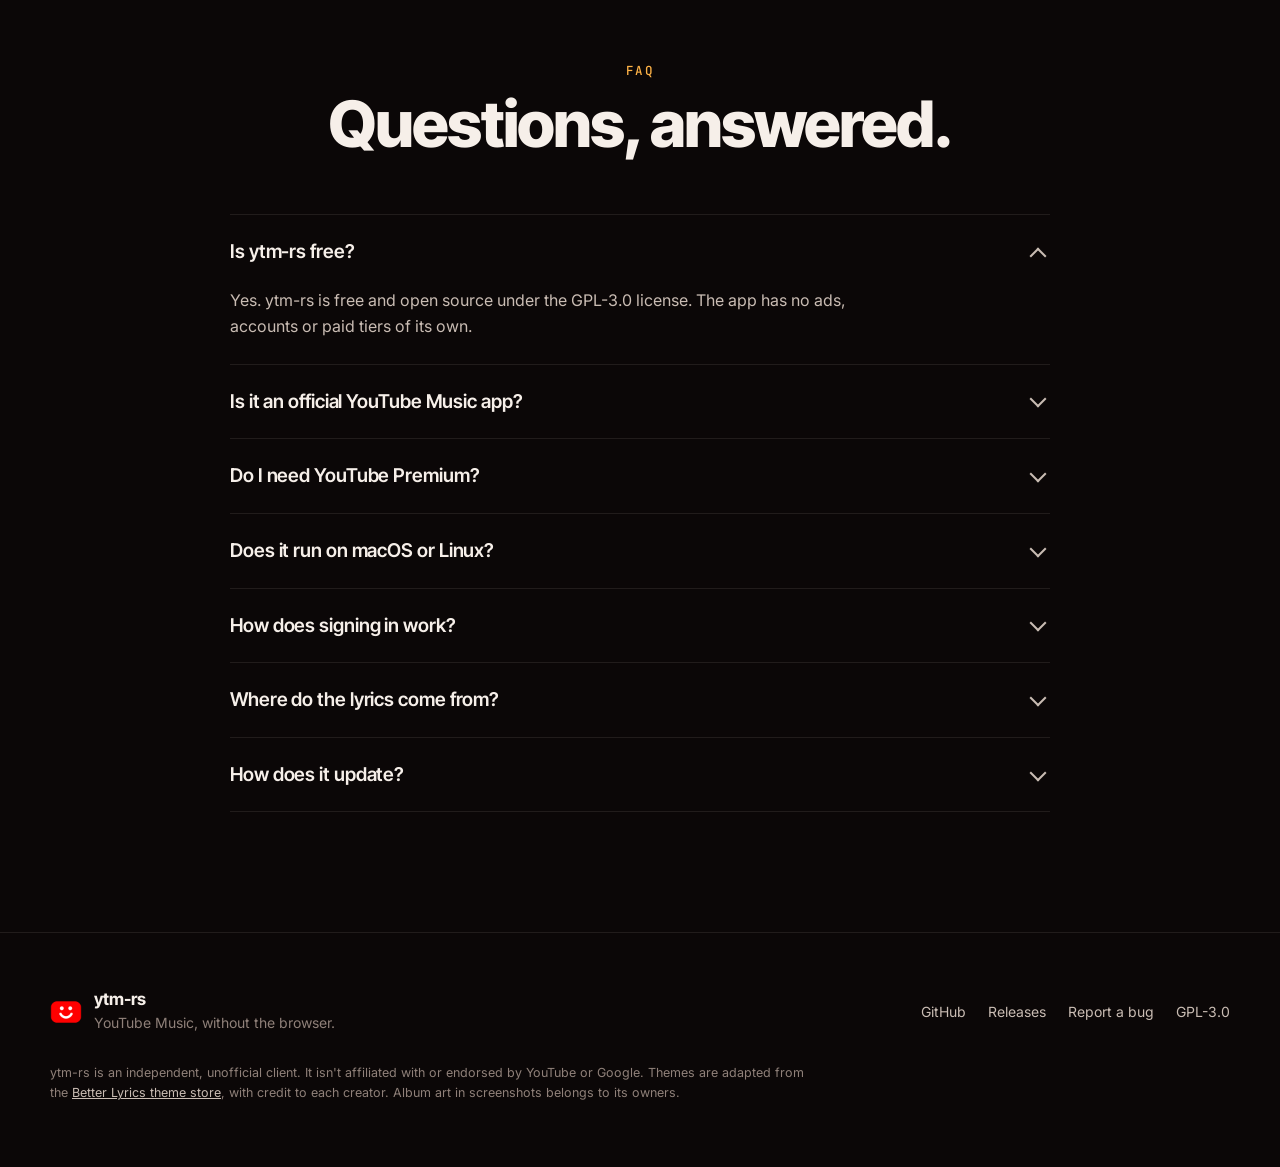
==== commit 63523544: "Website: v0.2.12 screenshots and copy New screenshots from the v0.2.12 build: word-by-word lyrics, t" ====
--- a/site/index.html
+++ b/site/index.html
@@ -4,7 +4,7 @@
 <meta charset="utf-8">
 <meta name="viewport" content="width=device-width, initial-scale=1, viewport-fit=cover">
 <title>ytm-rs: a fast, native YouTube Music desktop app for Windows</title>
-<meta name="description" content="ytm-rs is a free, open-source YouTube Music desktop client written in Rust. A 9 MB installer with synced lyrics, romanization, 26 themes and no Electron.">
+<meta name="description" content="ytm-rs is a free, open-source YouTube Music desktop client written in Rust. A 7 MB installer with word-by-word synced lyrics, romanization, 26 themes and no Electron.">
 <meta name="keywords" content="YouTube Music desktop app, YouTube Music client, YouTube Music Windows, native YouTube Music player, Rust music player, egui, synced lyrics, romanized lyrics, Electron alternative, open source">
 <link rel="canonical" href="https://grapedjuice.github.io/ytm-rs/">
 <meta name="robots" content="index, follow, max-image-preview:large">
@@ -15,7 +15,7 @@
 <meta property="og:type" content="website">
 <meta property="og:site_name" content="ytm-rs">
 <meta property="og:title" content="ytm-rs: YouTube Music, without the browser">
-<meta property="og:description" content="A native YouTube Music desktop app written in Rust. 9 MB installer, synced lyrics with romanization, 26 themes, free and open source.">
+<meta property="og:description" content="A native YouTube Music desktop app written in Rust. 7 MB installer, word-by-word synced lyrics with romanization, 26 themes, free and open source.">
 <meta property="og:url" content="https://grapedjuice.github.io/ytm-rs/">
 <meta property="og:image" content="https://grapedjuice.github.io/ytm-rs/og.png">
 <meta property="og:image:width" content="1200">
@@ -23,7 +23,7 @@
 <meta property="og:image:alt" content="ytm-rs, a native YouTube Music app, showing synced Japanese lyrics with romanization">
 <meta name="twitter:card" content="summary_large_image">
 <meta name="twitter:title" content="ytm-rs: YouTube Music, without the browser">
-<meta name="twitter:description" content="A native YouTube Music desktop app written in Rust. 9 MB installer, synced lyrics, 26 themes, open source.">
+<meta name="twitter:description" content="A native YouTube Music desktop app written in Rust. 7 MB installer, word-by-word lyrics, 26 themes, open source.">
 <meta name="twitter:image" content="https://grapedjuice.github.io/ytm-rs/og.png">
 
 <link rel="icon" href="favicon.ico" sizes="any">
@@ -34,7 +34,7 @@
 <link rel="preconnect" href="https://fonts.googleapis.com">
 <link rel="preconnect" href="https://fonts.gstatic.com" crossorigin>
 <link rel="stylesheet" href="https://fonts.googleapis.com/css2?family=Inter+Tight:wght@600;700;800;900&family=Inter:wght@400;500;600;700&family=JetBrains+Mono:wght@400;500&display=swap">
-<link rel="stylesheet" href="https://fonts.googleapis.com/css2?family=Noto+Sans+JP:wght@500;700&display=swap&text=%E3%81%84%E3%81%8B%E3%81%8F%E3%81%95%E3%81%96%E3%81%99%E3%81%9A%E3%81%9E%E3%81%9F%E3%81%AB%E3%81%AE%E3%81%AF%E3%81%BF%E3%82%84%E3%82%86%E3%82%89%E3%82%8A%E3%82%8B%E3%82%8F%E3%82%93%E5%87%BA%E5%8C%82%E5%BC%A5%E6%96%87%E7%94%9F%E7%A9%BA%E8%A6%8B%E9%99%90%E9%9B%B2A">
+<link rel="stylesheet" href="https://fonts.googleapis.com/css2?family=Noto+Sans+JP:wght@500;700&display=swap&text=%E3%81%82%E3%81%84%E3%81%8B%E3%81%8F%E3%81%95%E3%81%96%E3%81%99%E3%81%9A%E3%81%9E%E3%81%9F%E3%81%AB%E3%81%AE%E3%81%AF%E3%81%BF%E3%82%84%E3%82%86%E3%82%89%E3%82%8A%E3%82%8B%E3%82%8F%E3%82%93%E5%87%BA%E5%8C%82%E5%BC%A5%E6%96%87%E7%94%9F%E7%A9%BA%E8%A6%8B%E9%99%90%E9%9B%B2A">
 <link rel="stylesheet" href="vendor/lenis.css?v=__V__">
 <link rel="stylesheet" href="styles.css?v=__V__">
 <link rel="preload" as="image" href="img/shots/now-playing-1600.webp" imagesrcset="img/shots/now-playing-800.webp 800w, img/shots/now-playing-1600.webp 1600w" imagesizes="(max-width: 1100px) 100vw, 1100px">
@@ -48,12 +48,12 @@
       "@id": "https://grapedjuice.github.io/ytm-rs/#app",
       "name": "ytm-rs",
       "alternateName": "ytm-rs YouTube Music client",
-      "description": "A fast, lightweight, native YouTube Music desktop client written in Rust with egui and rodio. Synced lyrics with romanization and translation, 26 themes, uploads, Discord Rich Presence and automatic updates.",
+      "description": "A fast, lightweight, native YouTube Music desktop client written in Rust with egui and rodio. Word-by-word synced lyrics with romanization and translation, 26 themes, 256 kbps audio with Premium, uploads, Discord Rich Presence and automatic updates.",
       "applicationCategory": "MultimediaApplication",
       "applicationSubCategory": "Music player",
       "operatingSystem": "Windows",
-      "softwareVersion": "0.2.10",
-      "fileSize": "9MB",
+      "softwareVersion": "0.2.12",
+      "fileSize": "7.4MB",
       "url": "https://grapedjuice.github.io/ytm-rs/",
       "downloadUrl": "https://github.com/grapedjuice/ytm-rs/releases/latest",
       "installUrl": "https://github.com/grapedjuice/ytm-rs/releases/latest",
@@ -87,9 +87,9 @@
       "mainEntity": [
         { "@type": "Question", "name": "Is ytm-rs free?", "acceptedAnswer": { "@type": "Answer", "text": "Yes. ytm-rs is free and open source under the GPL-3.0 license. There are no ads, accounts or paid tiers in the app itself." } },
         { "@type": "Question", "name": "Is ytm-rs an official YouTube Music app?", "acceptedAnswer": { "@type": "Answer", "text": "No. ytm-rs is an unofficial client built by an independent developer. It talks to the same services music.youtube.com uses, so changes on YouTube's side can occasionally affect playback, sign-in or lyrics." } },
-        { "@type": "Question", "name": "Do I need YouTube Premium to use ytm-rs?", "acceptedAnswer": { "@type": "Answer", "text": "No. You can browse, search and play without signing in. Signing in unlocks your home feed, library, likes and history. Premium-only songs play natively if your account has Premium." } },
+        { "@type": "Question", "name": "Do I need YouTube Premium to use ytm-rs?", "acceptedAnswer": { "@type": "Answer", "text": "No. You can browse, search and play without signing in. Signing in unlocks your home feed, library, likes and history. If your account has Premium, Premium-only songs play natively and everything plays at 256 kbps." } },
         { "@type": "Question", "name": "Does ytm-rs run on macOS or Linux?", "acceptedAnswer": { "@type": "Answer", "text": "Releases are built and tested for Windows. The app is written with cross-platform Rust libraries, but macOS and Linux builds aren't published or tested yet." } },
-        { "@type": "Question", "name": "Where do the synced lyrics come from?", "acceptedAnswer": { "@type": "Answer", "text": "Synced lyrics come from the Better Lyrics API. Romanization and English translations for Japanese, Korean, Chinese and other non-Latin lyrics come from Google Translate." } },
+        { "@type": "Question", "name": "Where do the synced lyrics come from?", "acceptedAnswer": { "@type": "Answer", "text": "Synced lyrics come from every source the Better Lyrics extension uses, including Better Lyrics, Unison, Musixmatch and LRCLib. If one has nothing for a song, the next takes over. Romanization and translations for Japanese, Korean, Chinese and other non-Latin lyrics come from the lyrics when they include them, otherwise from Unison or Google Translate." } },
         { "@type": "Question", "name": "How does ytm-rs update?", "acceptedAnswer": { "@type": "Answer", "text": "The installed app checks GitHub for new releases, downloads them in the background and installs when you close it. You can also restart to update right away, or turn updates off in Settings." } }
       ]
     }
@@ -131,7 +131,7 @@
   <div class="hero__inner">
     <a class="chip" href="https://github.com/grapedjuice/ytm-rs/releases/latest" rel="noopener">
       <span class="chip__dot"></span>
-      <span data-version>v0.2.10</span> is out
+      <span data-version>v0.2.12</span> is out
       <span class="chip__sep"></span>
       <span class="chip__more">Release notes →</span>
     </a>
@@ -140,7 +140,7 @@
       <span class="kline"><span class="kw">without</span> <span class="kw">the</span> <span class="kw">browser.</span></span>
     </h1>
     <p class="hero__sub">
-      ytm-rs is a native YouTube Music app for Windows, written in Rust. It comes as a 9&nbsp;MB installer with synced lyrics, romanization and 26 themes, and draws nothing at all when you aren't looking.
+      ytm-rs is a native YouTube Music app for Windows, written in Rust. It comes as a 7&nbsp;MB installer with word-by-word synced lyrics, romanization and 26 themes, and draws nothing at all when you aren't looking.
     </p>
     <div class="hero__cta">
       <a class="btn btn--primary btn--lg" href="#download" data-dl>
@@ -156,7 +156,7 @@
     <div class="scrollframe__stage">
       <figure class="device" data-device>
         <div class="device__bar" aria-hidden="true"><i></i><i></i><i></i><span>ytm-rs</span></div>
-        <img src="img/shots/now-playing-1600.webp" srcset="img/shots/now-playing-800.webp 800w, img/shots/now-playing-1600.webp 1600w" sizes="(max-width: 1100px) 100vw, 1100px" width="1600" height="881" alt="ytm-rs now playing Blinding Lights by The Weeknd, with synced lyrics over an animated album-art background" fetchpriority="high">
+        <img src="img/shots/now-playing-1600.webp" srcset="img/shots/now-playing-800.webp 800w, img/shots/now-playing-1600.webp 1600w" sizes="(max-width: 1100px) 100vw, 1100px" width="1600" height="881" alt="ytm-rs now playing Blinding Lights by The Weeknd, with word-by-word synced lyrics and the lyric source, romanization, translation and timing controls over an animated album-art background" fetchpriority="high">
       </figure>
     </div>
   </div>
@@ -165,12 +165,12 @@
 <!-- ============ STATS ============ -->
 <section class="stats" aria-label="By the numbers">
   <div class="stats__grid">
-    <div class="stat"><span class="stat__num"><b data-tick="9">0</b><small>MB</small></span><span class="stat__label">installer</span></div>
-    <div class="stat"><span class="stat__num"><b data-tick="140" data-prefix="~">0</b><small>MB</small></span><span class="stat__label">memory while playing</span></div>
+    <div class="stat"><span class="stat__num"><b data-tick="7">0</b><small>MB</small></span><span class="stat__label">installer</span></div>
+    <div class="stat"><span class="stat__num"><b data-tick="94" data-prefix="~">0</b><small>MB</small></span><span class="stat__label">memory while playing</span></div>
     <div class="stat"><span class="stat__num"><b data-tick="0">0</b><small>fps</small></span><span class="stat__label">drawn when idle</span></div>
     <div class="stat"><span class="stat__num"><b data-tick="26">0</b></span><span class="stat__label">community themes</span></div>
   </div>
-  <p class="stats__note">Measured with v0.2.10 on Windows 11: private memory with a song playing, and frames drawn with the window idle.</p>
+  <p class="stats__note">Measured with v0.2.12 on Windows 11: private memory with a song playing (about 80&nbsp;MB idle, 102&nbsp;MB with lyrics open), and frames drawn with the window idle.</p>
 </section>
 
 <!-- ============ MANIFESTO ============ -->
@@ -185,7 +185,7 @@
   <div class="section__head">
     <p class="eyebrow">Synced lyrics</p>
     <h2 id="lyrics-title">Lyrics that keep up with you.</h2>
-    <p class="lede">Lines light up as they're sung. Click one to jump there. Japanese, Korean, Chinese and other non-Latin lyrics get romanization and an English translation underneath. Try it below. The styles use the same numbers as the app's theme presets.</p>
+    <p class="lede">Words fill in as they're sung, the way the Better Lyrics extension draws them. Click a line to jump there. Japanese, Korean, Chinese and other non-Latin lyrics get romanization and a translation in their own rows underneath. Try it below. The styles use the same numbers as the app's theme presets.</p>
   </div>
 
   <div class="player" data-player data-theme="classic">
@@ -194,8 +194,8 @@
     <div class="player__top">
       <span class="player__badge">Live demo</span>
       <div class="player__toggles">
-        <button class="pill" type="button" data-toggle="romaji" aria-pressed="true">文A Romaji</button>
-        <button class="pill" type="button" data-toggle="trans" aria-pressed="true">Translation</button>
+        <button class="pill" type="button" data-toggle="romaji" aria-pressed="true">あa Romaji</button>
+        <button class="pill" type="button" data-toggle="trans" aria-pressed="true">文A Translation</button>
       </div>
     </div>
     <div class="player__body">
@@ -229,7 +229,7 @@
     <button type="button" role="radio" aria-checked="false" data-style="karaoke"><b>Opacity Karaoke</b><span>semicolonhope</span></button>
     <button type="button" role="radio" aria-checked="false" data-style="spotlight"><b>Spotlight</b><span>boidushya</span></button>
   </div>
-  <p class="fineprint">The demo plays the lyrics of さくら さくら (Sakura Sakura), a traditional Japanese folk song in the public domain. In the app, lyrics come from Better Lyrics and translations from Google Translate.</p>
+  <p class="fineprint">The demo plays the lyrics of さくら さくら (Sakura Sakura), a traditional Japanese folk song in the public domain. In the app, lyrics come from every source Better Lyrics uses, with the next one taking over when a source has nothing. Translations come from the lyrics when included, otherwise from Unison or Google Translate. Source, romanization, translation and timing controls sit next to Lyrics in the now-playing view.</p>
 </section>
 
 <!-- ============ FEATURES ============ -->
@@ -244,15 +244,15 @@
       <div class="card__copy">
         <span class="card__icon" aria-hidden="true"><svg viewBox="0 0 24 24"><path d="M3 10.5 12 3l9 7.5V21h-6v-6H9v6H3z"/></svg></span>
         <h3>Your feed, your mixes</h3>
-        <p>Listen again, Quick picks, My Supermix, Discover Mix and mood filters, straight from your YouTube Music home. Keep scrolling and more loads in.</p>
+        <p>Listen again, Quick picks, My Supermix, Discover Mix and mood filters, straight from your YouTube Music home. Keep scrolling and more loads in. Your own playlists play too.</p>
       </div>
-      <div class="card__window"><img src="img/shots/home-tall-1440.webp" srcset="img/shots/home-tall-720.webp 720w, img/shots/home-tall-1440.webp 1440w" sizes="(max-width: 900px) 100vw, 640px" width="1440" height="960" alt="ytm-rs home page with mood filters, today's biggest hits and trending community playlists" loading="lazy"></div>
+      <div class="card__window"><img src="img/shots/home-tall-1440.webp" srcset="img/shots/home-tall-720.webp 720w, img/shots/home-tall-1440.webp 1440w" sizes="(max-width: 900px) 100vw, 640px" width="1440" height="960" alt="ytm-rs home page with mood filters, throwback mixes and trending community playlists" loading="lazy"></div>
     </article>
 
     <article class="card" data-glow>
       <span class="card__icon" aria-hidden="true"><svg viewBox="0 0 24 24"><path d="M4 5h16M4 10h10M4 15h16M4 20h8"/></svg></span>
       <h3>Read along in any language</h3>
-      <p>Synced lyrics, with romanization and English translation under Japanese, Korean and Chinese lines. Click a line to seek. Hide them to see just the art.</p>
+      <p>Word-by-word lyrics from every Better Lyrics source, with romanization and a translation under Japanese, Korean and Chinese lines. Click a line to seek. Hide them to see just the art.</p>
     </article>
 
     <article class="card" data-glow>
@@ -282,7 +282,7 @@
     <article class="card card--wide" data-glow>
       <span class="card__icon" aria-hidden="true"><svg viewBox="0 0 24 24"><circle cx="12" cy="12" r="9"/><path d="M12 7v5l3 2"/></svg></span>
       <h3>Premium and age-restricted songs</h3>
-      <p>Songs YouTube keeps behind your account play through your signed-in session. With Premium they play natively. Without it, age-restricted tracks fall back to yt-dlp, so they still play.</p>
+      <p>Songs YouTube keeps behind your account play through your signed-in session. With Premium they play natively, and everything plays at 256 kbps. Without it, age-restricted tracks fall back to yt-dlp, so they still play.</p>
     </article>
   </div>
 </section>
@@ -447,7 +447,7 @@
     <div class="showcase__tabs" role="tablist" aria-label="Theme screenshots">
       <button role="tab" aria-selected="true" data-shot="spinning-record">Spinning Record</button>
       <button role="tab" aria-selected="false" data-shot="recover">reCover</button>
-      <button role="tab" aria-selected="false" data-shot="apple-music-v3">Apple Music v3</button>
+      <button role="tab" aria-selected="false" data-shot="apple-music-v3">Apple Music Refine</button>
       <button role="tab" aria-selected="false" data-shot="burn">Burn</button>
       <button role="tab" aria-selected="false" data-shot="expressive">Expressive</button>
       <button role="tab" aria-selected="false" data-shot="spotlight">Spotlight</button>
@@ -456,8 +456,8 @@
     <div class="showcase__frame">
       <img data-shot-img="spinning-record" class="is-on" src="img/shots/spinning-record-1600.webp" srcset="img/shots/spinning-record-800.webp 800w, img/shots/spinning-record-1600.webp 1600w" sizes="(max-width: 1100px) 100vw, 1100px" width="1600" height="900" loading="lazy" alt="Spinning Record theme: the album cover turns slowly as a vinyl disc beside Japanese lyrics">
       <img data-shot-img="recover" src="img/shots/recover-1600.webp" srcset="img/shots/recover-800.webp 800w, img/shots/recover-1600.webp 1600w" sizes="(max-width: 1100px) 100vw, 1100px" width="1600" height="900" loading="lazy" alt="reCover theme: the cover fills the left side and fades into the lyrics">
-      <img data-shot-img="apple-music-v3" src="img/shots/apple-music-v3-1600.webp" srcset="img/shots/apple-music-v3-800.webp 800w, img/shots/apple-music-v3-1600.webp 1600w" sizes="(max-width: 1100px) 100vw, 1100px" width="1600" height="900" loading="lazy" alt="Apple Music v3 theme with large lyrics over a vivid warped backdrop">
-      <img data-shot-img="burn" src="img/shots/burn-1600.webp" srcset="img/shots/burn-800.webp 800w, img/shots/burn-1600.webp 1600w" sizes="(max-width: 1100px) 100vw, 1100px" width="1600" height="900" loading="lazy" alt="Burn theme: bright white lyrics over a full-bleed darkened cover">
+      <img data-shot-img="apple-music-v3" src="img/shots/apple-music-v3-1600.webp" srcset="img/shots/apple-music-v3-800.webp 800w, img/shots/apple-music-v3-1600.webp 1600w" sizes="(max-width: 1100px) 100vw, 1100px" width="1600" height="900" loading="lazy" alt="Apple Music Refine theme with large lyrics over a vivid warped backdrop">
+      <img data-shot-img="burn" src="img/shots/burn-1600.webp" srcset="img/shots/burn-800.webp 800w, img/shots/burn-1600.webp 1600w" sizes="(max-width: 1100px) 100vw, 1100px" width="1600" height="900" loading="lazy" alt="Burn theme: white lyrics over a full-bleed darkened cover, with sung words burning out">
       <img data-shot-img="expressive" src="img/shots/expressive-1600.webp" srcset="img/shots/expressive-800.webp 800w, img/shots/expressive-1600.webp 1600w" sizes="(max-width: 1100px) 100vw, 1100px" width="1600" height="900" loading="lazy" alt="Expressive theme with a centred cover and lyrics">
       <img data-shot-img="spotlight" src="img/shots/spotlight-1600.webp" srcset="img/shots/spotlight-800.webp 800w, img/shots/spotlight-1600.webp 1600w" sizes="(max-width: 1100px) 100vw, 1100px" width="1600" height="900" loading="lazy" alt="Spotlight theme: past lines blur away while the current lines stay sharp">
       <img data-shot-img="colorful-vocals" src="img/shots/colorful-vocals-1600.webp" srcset="img/shots/colorful-vocals-800.webp 800w, img/shots/colorful-vocals-1600.webp 1600w" sizes="(max-width: 1100px) 100vw, 1100px" width="1600" height="900" loading="lazy" alt="Colorful Vocals theme: lyrics tinted in the song's colour">
@@ -478,8 +478,8 @@
     </svg>
     <div class="beams__col">
       <div class="node" data-node="in"><span class="node__dot"></span><div><b>YouTube Music</b><small>innertube API</small></div></div>
-      <div class="node" data-node="in"><span class="node__dot"></span><div><b>Better Lyrics</b><small>synced lyrics</small></div></div>
-      <div class="node" data-node="in"><span class="node__dot"></span><div><b>Google Translate</b><small>romaji + English</small></div></div>
+      <div class="node" data-node="in"><span class="node__dot"></span><div><b>Better Lyrics</b><small>every lyrics source</small></div></div>
+      <div class="node" data-node="in"><span class="node__dot"></span><div><b>Unison + Google</b><small>romaji + translation</small></div></div>
     </div>
     <div class="beams__hub" data-node="hub">
       <img src="icon-192.png" alt="" width="64" height="64">
@@ -512,7 +512,7 @@
     <article class="note">
       <span class="note__k">frames</span>
       <h3>Frames on a budget</h3>
-      <p>egui lays out the whole window on every frame, so frames cost CPU. Browsing runs at 15 fps and now playing at 30. When nothing moves, nothing gets drawn.</p>
+      <p>egui lays out the whole window on every frame, so frames cost CPU. Browsing runs at 15 fps and now playing at 30, except while a lyric line fills, which gets every frame so the sweep stays smooth. When nothing moves, nothing gets drawn.</p>
     </article>
     <article class="note">
       <span class="note__k">shader</span>
@@ -522,7 +522,7 @@
     <article class="note">
       <span class="note__k">lyrics</span>
       <h3>Real blur, real glow</h3>
-      <p>Theme effects are rendered properly instead of stacked fake copies, so thin CJK strokes stay clean. Fallback fonts are shifted onto the same baseline as Latin text.</p>
+      <p>The lyrics renderer is a port of Better Lyrics. The glow is a real blur of the lit letters, never a box behind them, and theme blur is rendered properly instead of stacked fake copies. CJK lines render bold, shifted onto the same baseline as Latin text.</p>
     </article>
   </div>
 </section>
@@ -535,7 +535,7 @@
   </div>
   <div class="gallery__grid">
     <figure class="gallery__item gallery__item--wide">
-      <img src="img/shots/jp-1600.webp" srcset="img/shots/jp-800.webp 800w, img/shots/jp-1600.webp 1600w" sizes="(max-width: 1180px) 100vw, 1180px" width="1600" height="900" loading="lazy" alt="Now playing Hitori Goto by Asagaya Romantics, with Japanese synced lyrics, romaji and an English translation under each line">
+      <img src="img/shots/jp-1600.webp" srcset="img/shots/jp-800.webp 800w, img/shots/jp-1600.webp 1600w" sizes="(max-width: 1180px) 100vw, 1180px" width="1600" height="900" loading="lazy" alt="Now playing Nandemonaiya (movie ver.) by RADWIMPS, with Japanese lyrics filling word by word, romaji in a pill and an English translation under each line">
       <figcaption>Romaji and an English translation under every line</figcaption>
     </figure>
     <figure class="gallery__item">
@@ -555,7 +555,7 @@
     <div class="dl__beam" aria-hidden="true"></div>
     <img class="dl__icon" src="icon-512.png" alt="" width="96" height="96" loading="lazy">
     <h2 id="download-title">Get ytm-rs</h2>
-    <p class="dl__ver"><span data-version>v0.2.10</span> · <span data-size>8.5 MB</span> · Windows · <span data-date>October 2026</span></p>
+    <p class="dl__ver"><span data-version>v0.2.12</span> · <span data-size>7.4 MB</span> · Windows · <span data-date>October 2026</span></p>
     <div class="dl__cta">
       <a class="btn btn--primary btn--lg" href="https://github.com/grapedjuice/ytm-rs/releases/latest" data-dl-direct rel="noopener">
         <svg viewBox="0 0 24 24" width="18" height="18" aria-hidden="true"><path fill="currentColor" d="M12 3v11.17l4.59-4.58L18 11l-6 6-6-6 1.41-1.41L11 14.17V3zM5 19h14v2H5z"/></svg>
@@ -584,10 +584,10 @@
   <div class="faq__list">
     <details open><summary>Is ytm-rs free?</summary><div class="faq__a"><p>Yes. ytm-rs is free and open source under the GPL-3.0 license. The app has no ads, accounts or paid tiers of its own.</p></div></details>
     <details><summary>Is it an official YouTube Music app?</summary><div class="faq__a"><p>No. ytm-rs is an unofficial client built by an independent developer. It talks to the same services music.youtube.com uses, so changes on YouTube's side can occasionally affect playback, sign-in or lyrics.</p></div></details>
-    <details><summary>Do I need YouTube Premium?</summary><div class="faq__a"><p>No. You can browse, search and play without signing in. Signing in unlocks your home feed, library, likes and history. Premium-only songs play natively if your account has Premium.</p></div></details>
+    <details><summary>Do I need YouTube Premium?</summary><div class="faq__a"><p>No. You can browse, search and play without signing in. Signing in unlocks your home feed, library, likes and history. If your account has Premium, Premium-only songs play natively and everything plays at 256 kbps.</p></div></details>
     <details><summary>Does it run on macOS or Linux?</summary><div class="faq__a"><p>Releases are built and tested for Windows. The app is written with cross-platform Rust libraries, but macOS and Linux builds aren't published or tested yet.</p></div></details>
     <details><summary>How does signing in work?</summary><div class="faq__a"><p>Open Settings → Sign in with Google. Google's own sign-in page opens in a temporary system WebView2 window, and the session stays on your computer. The player itself never runs in a webview.</p></div></details>
-    <details><summary>Where do the lyrics come from?</summary><div class="faq__a"><p>Synced lyrics come from the Better Lyrics API. Romanization and English translations come from Google Translate. They're machine-made, so expect rough spots.</p></div></details>
+    <details><summary>Where do the lyrics come from?</summary><div class="faq__a"><p>Synced lyrics come from every source the Better Lyrics extension uses: Better Lyrics, Unison, Musixmatch, LRCLib and others. If one has nothing for a song, the next takes over. Romanization and translations come from the lyrics when they include them, otherwise from Unison or Google Translate. Machine translations can have rough spots.</p></div></details>
     <details><summary>How does it update?</summary><div class="faq__a"><p>The installed app checks GitHub for new releases, downloads them in the background and installs when you close it. Choose Restart to update to install right away, or turn updates off in Settings → Updates.</p></div></details>
   </div>
 </section>
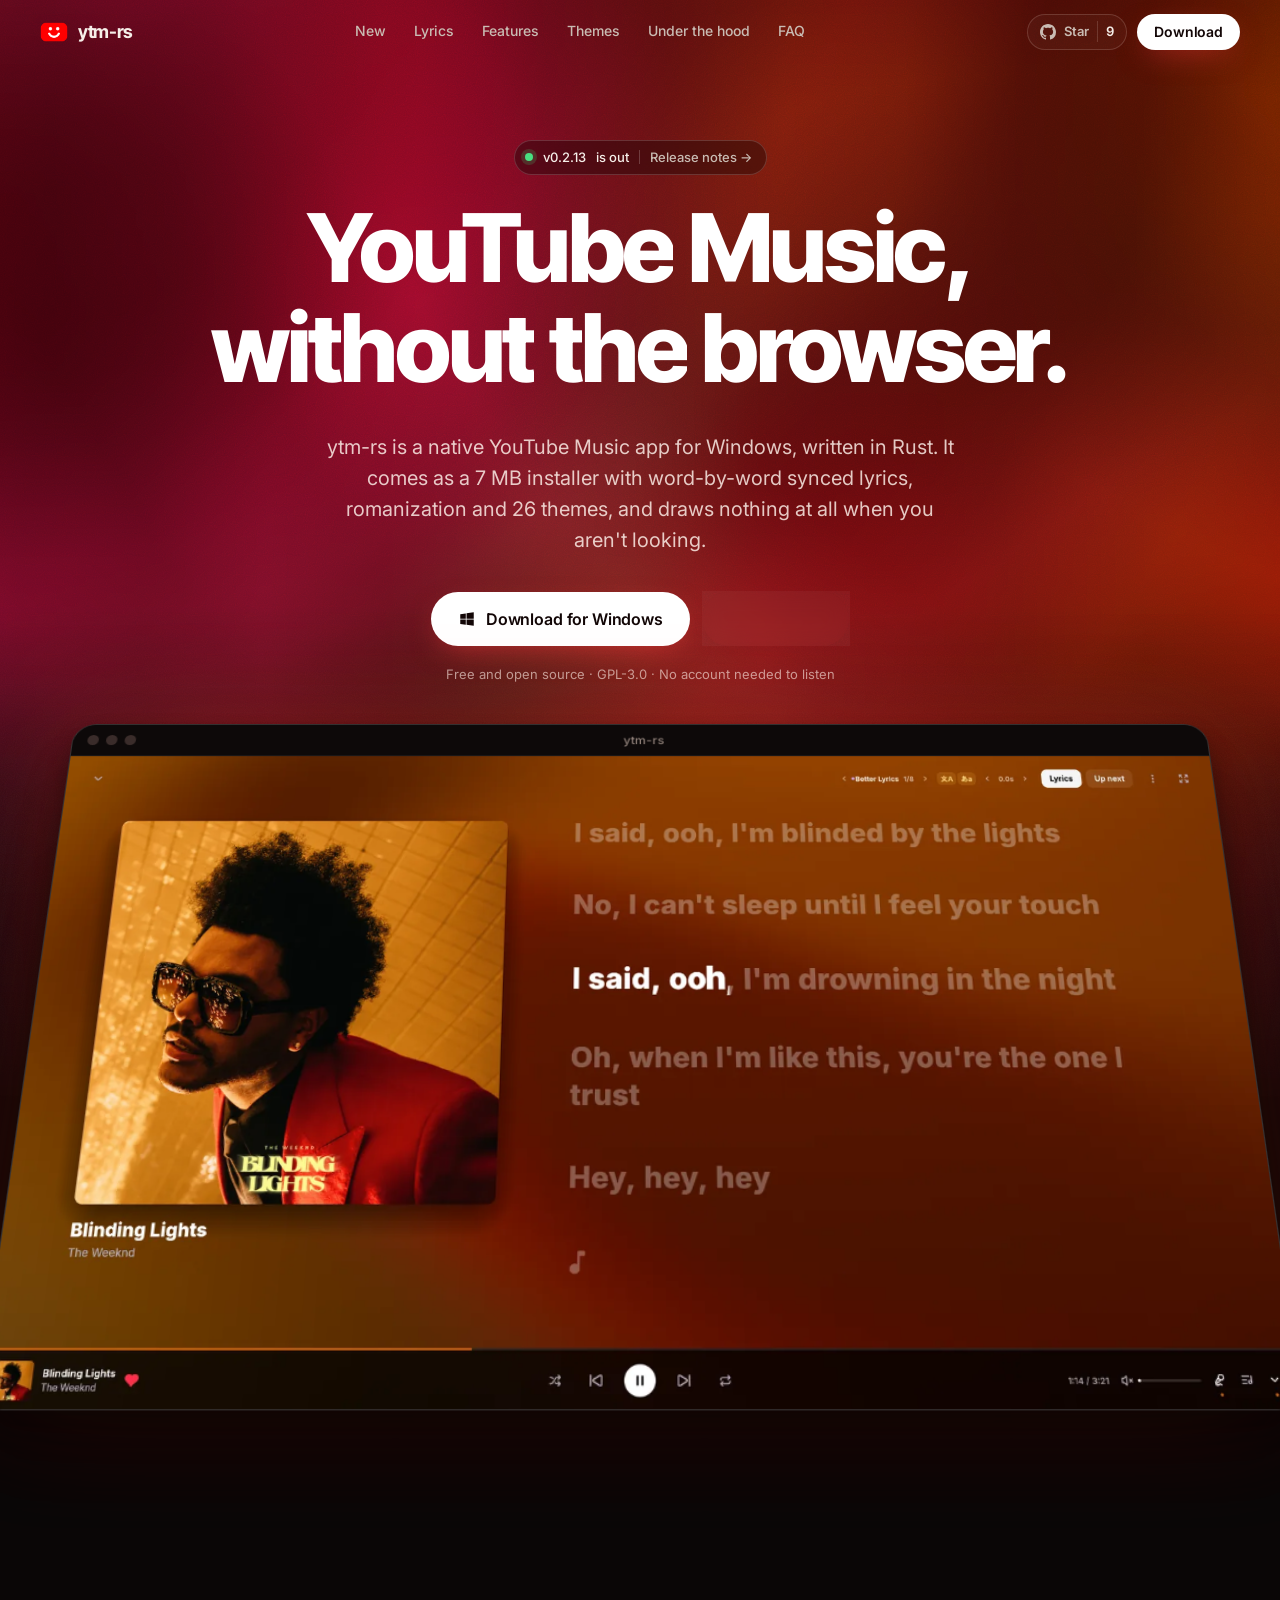
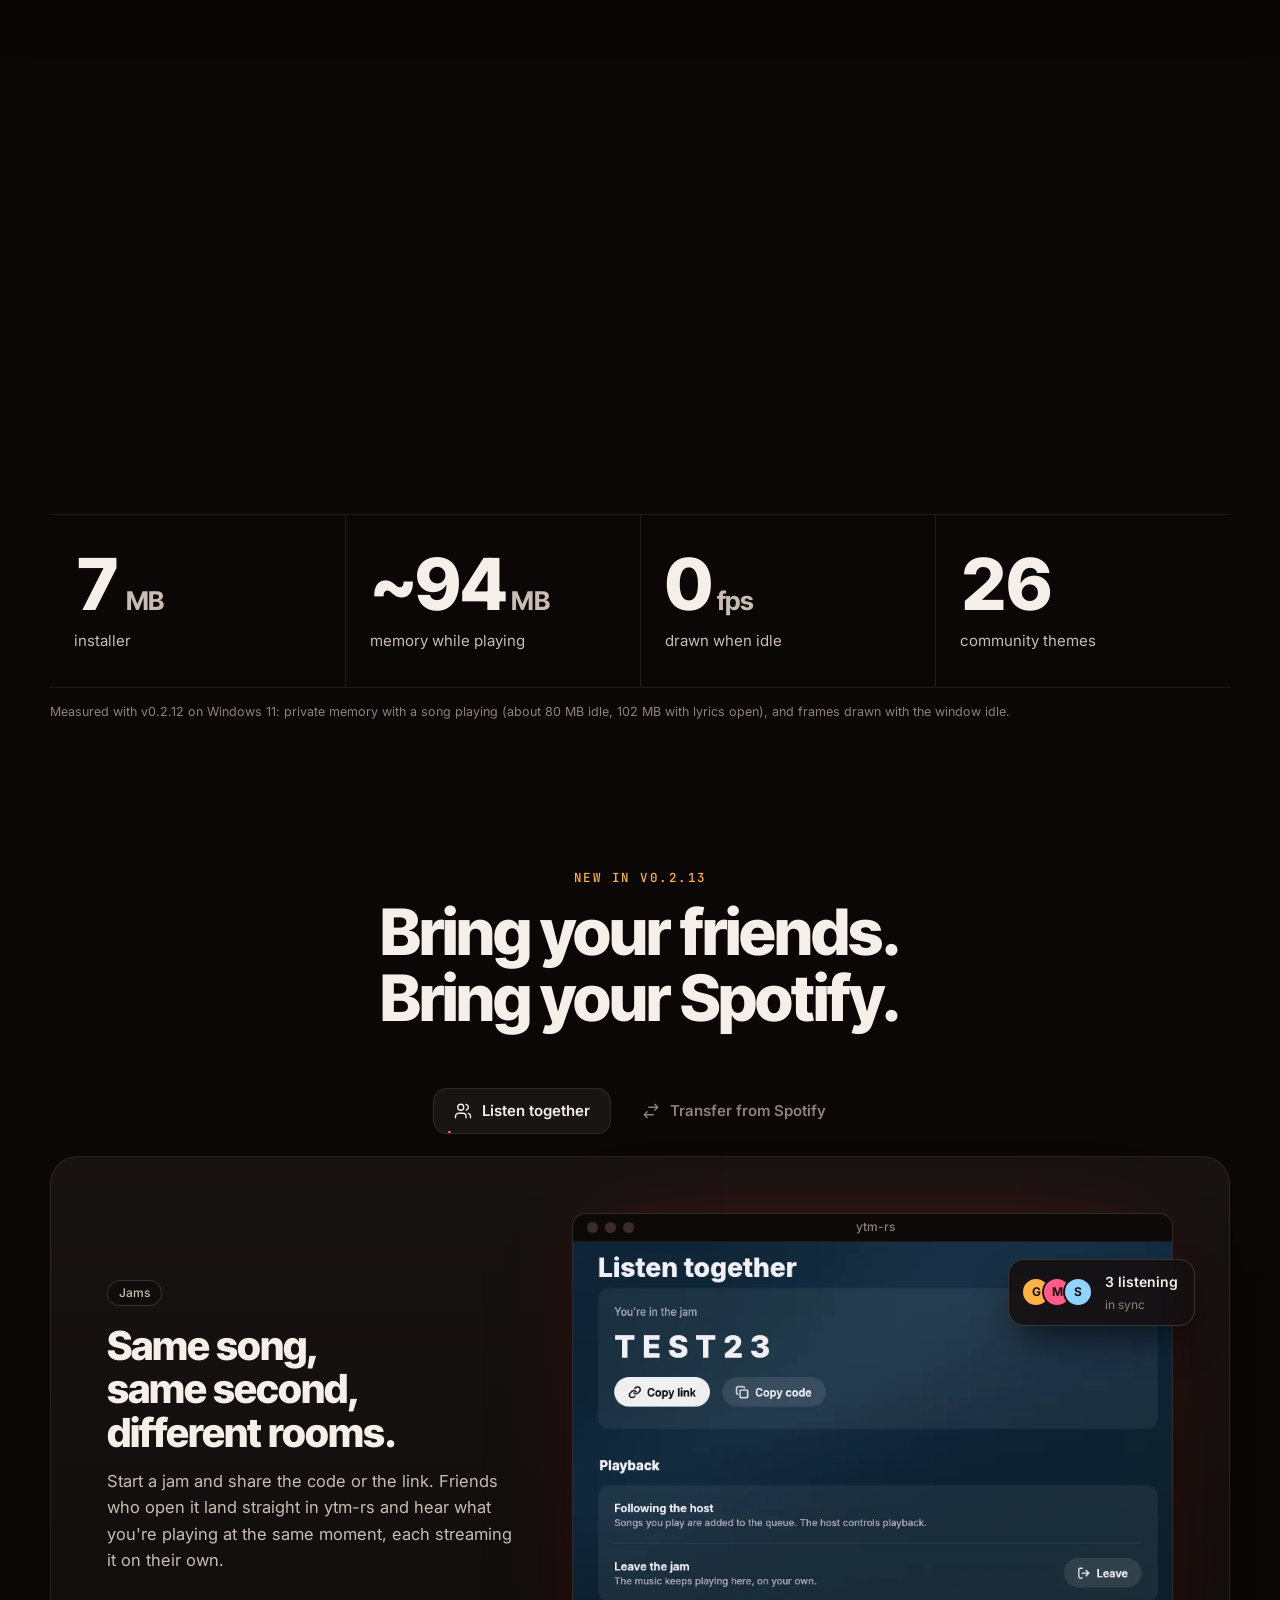
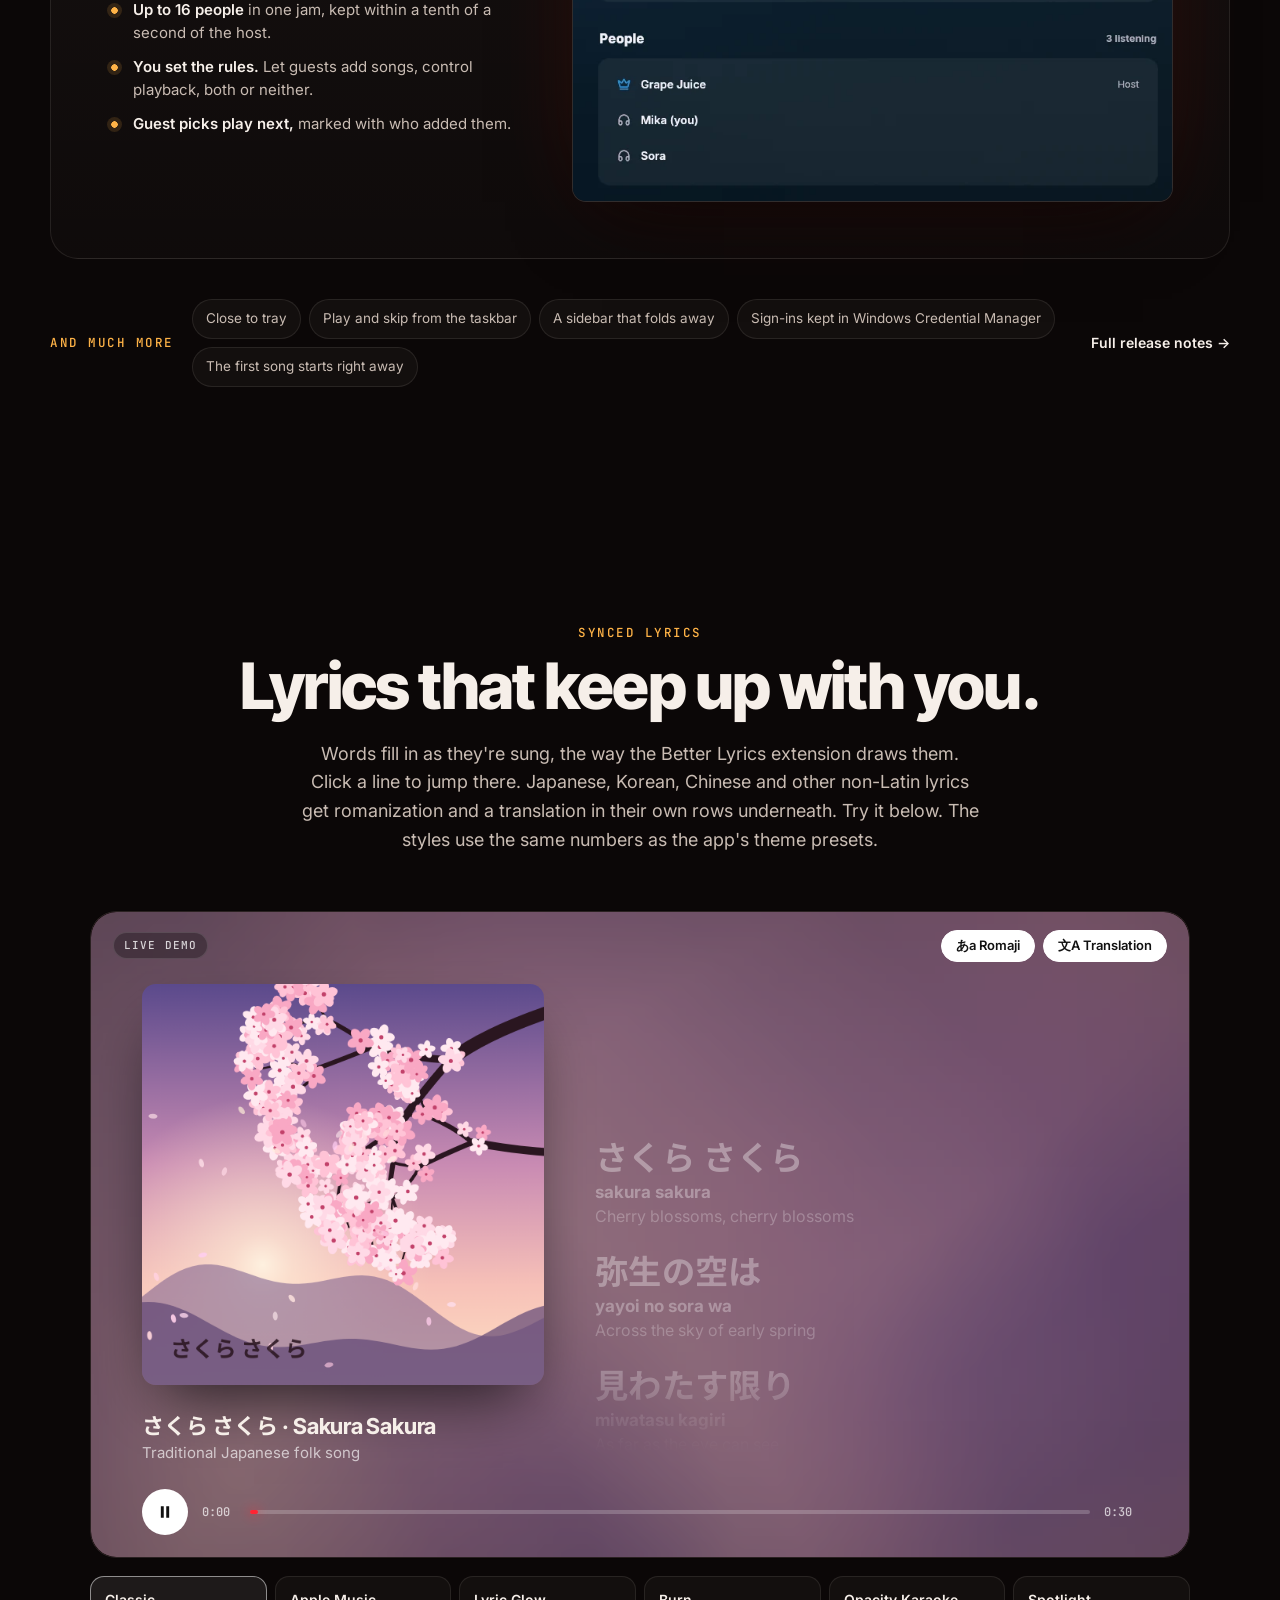
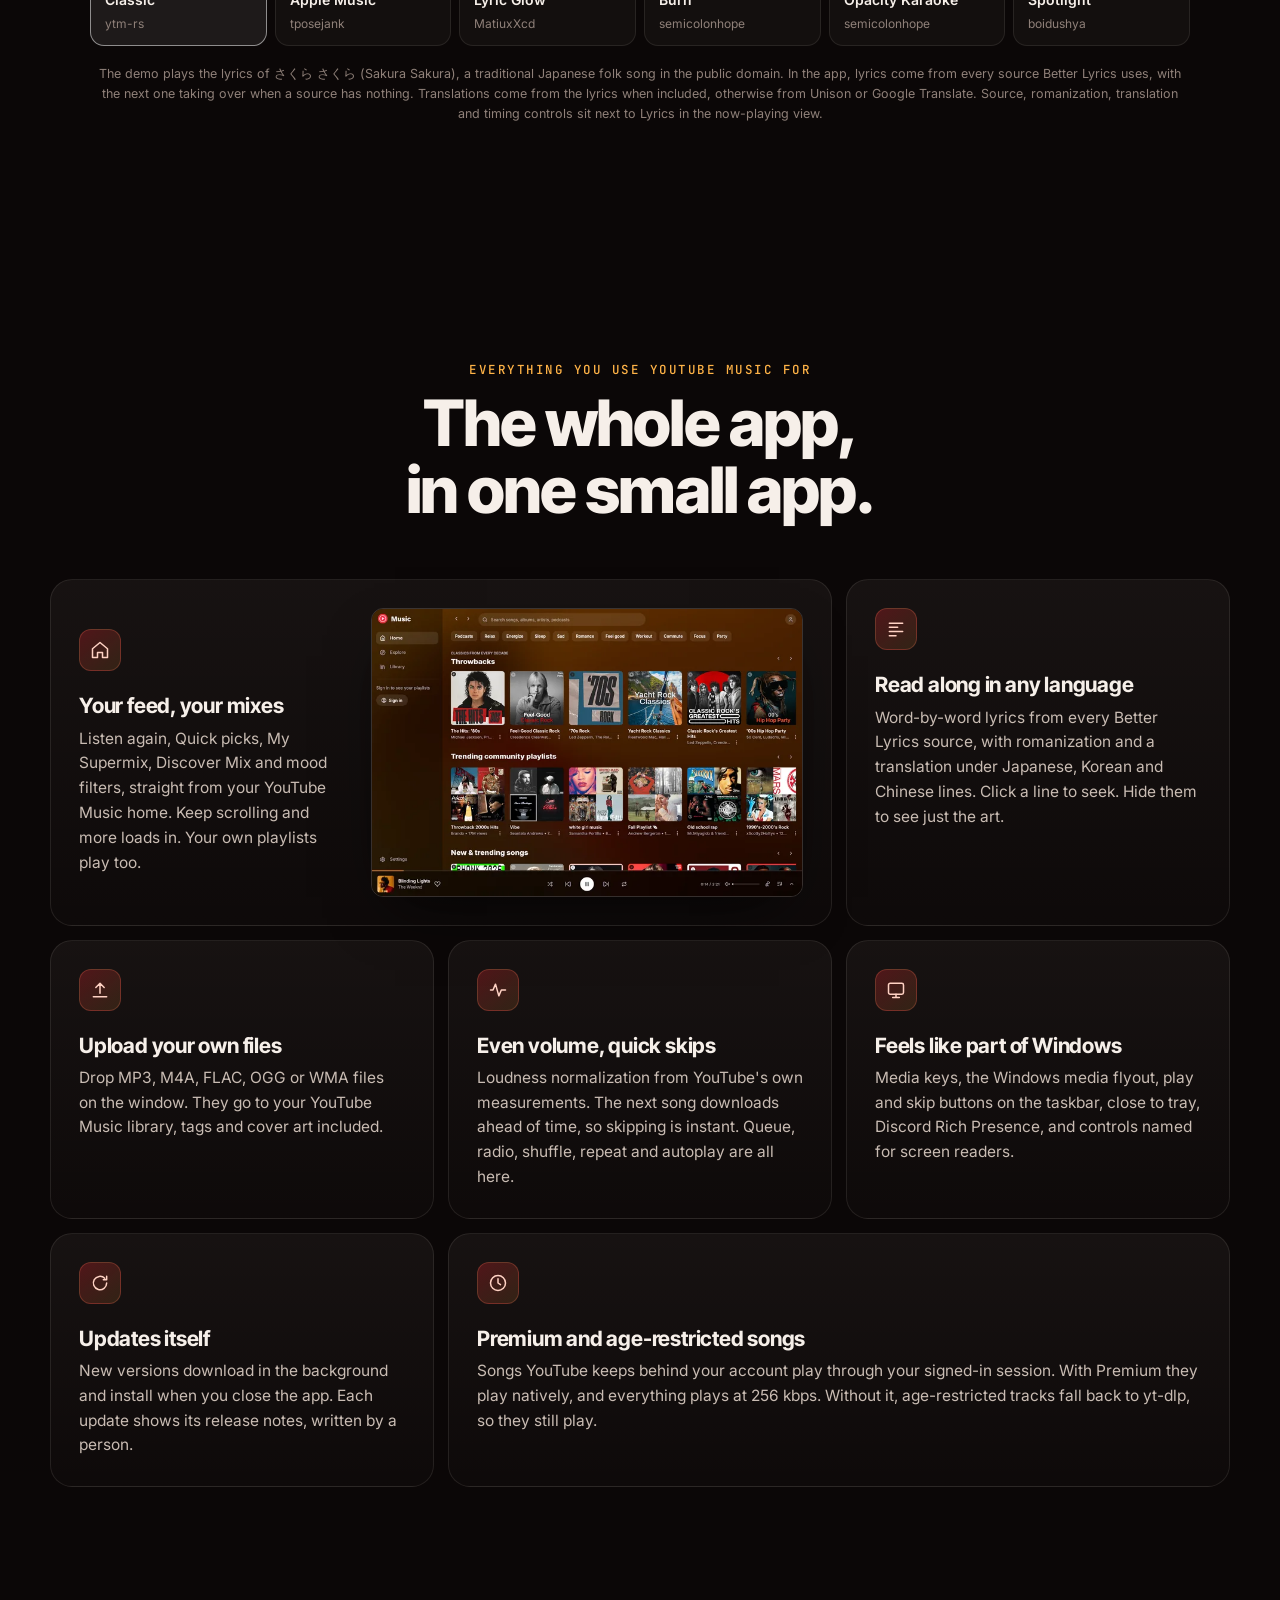
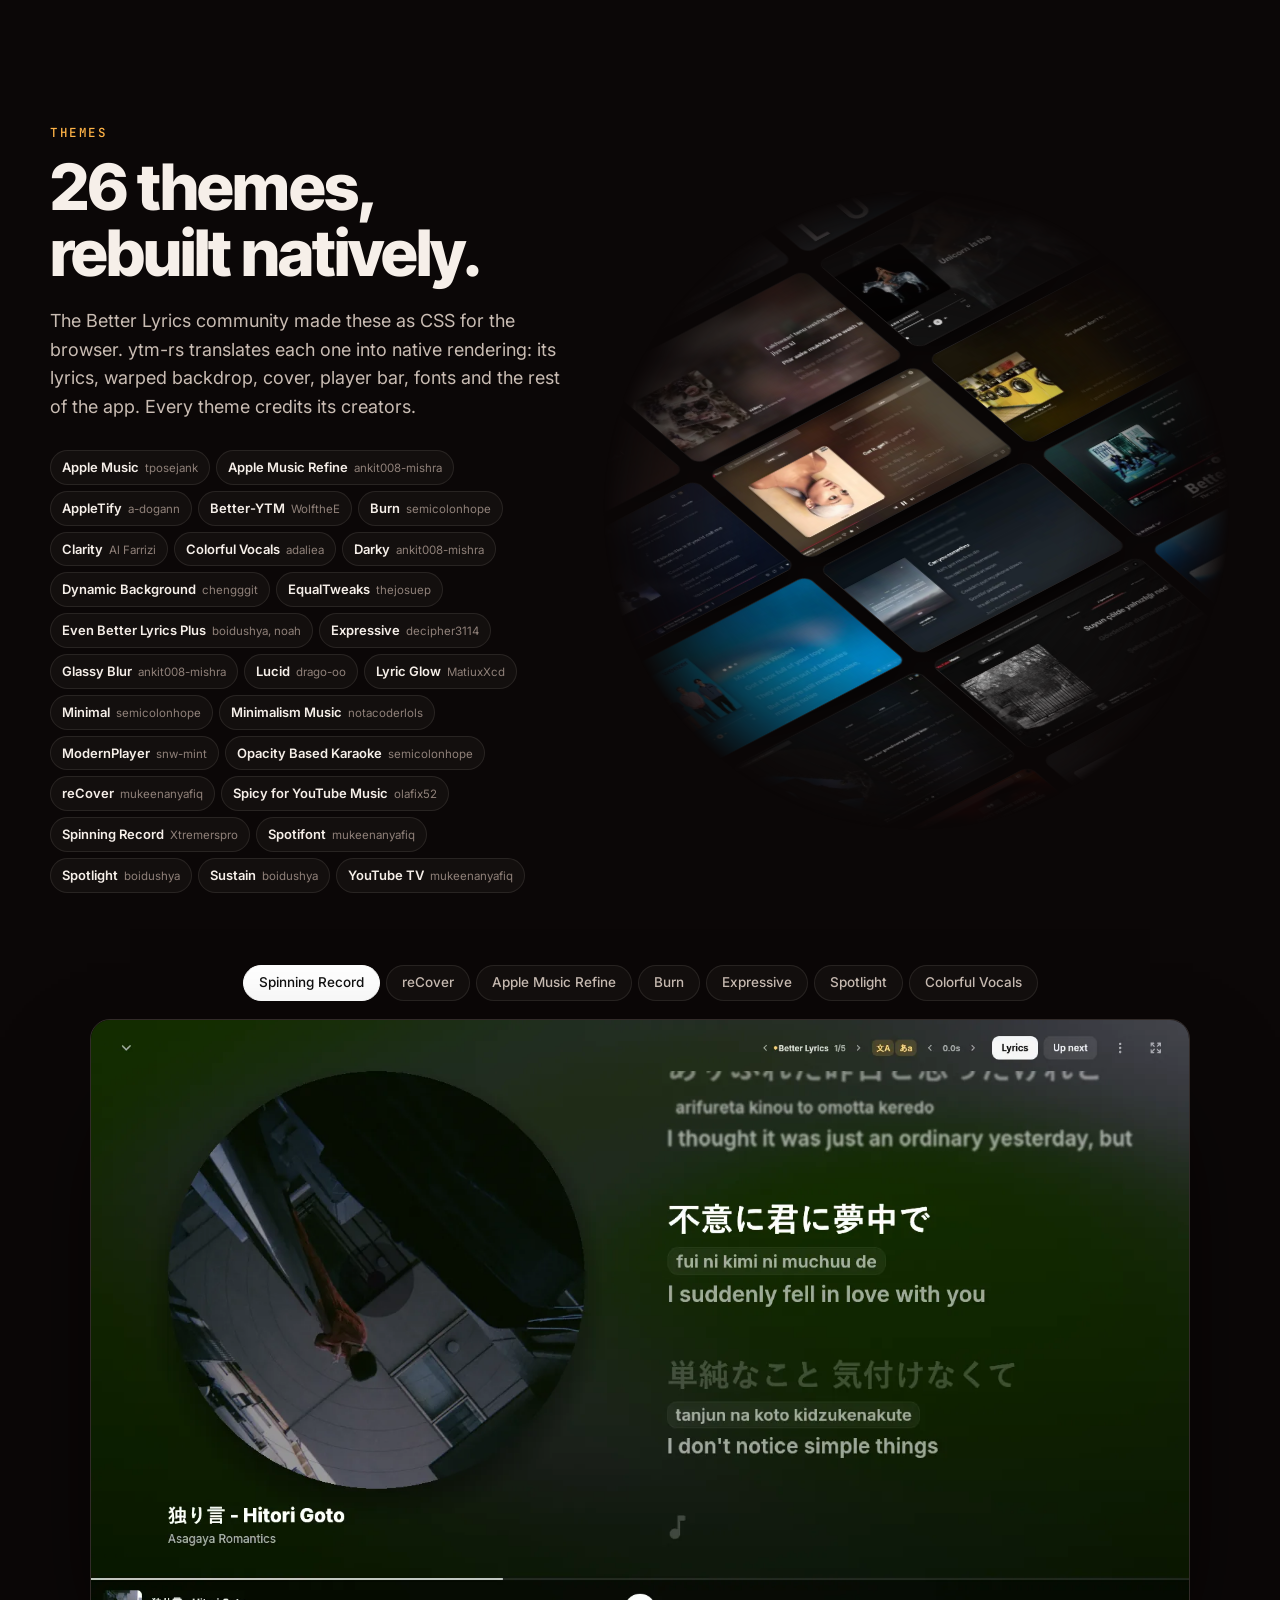
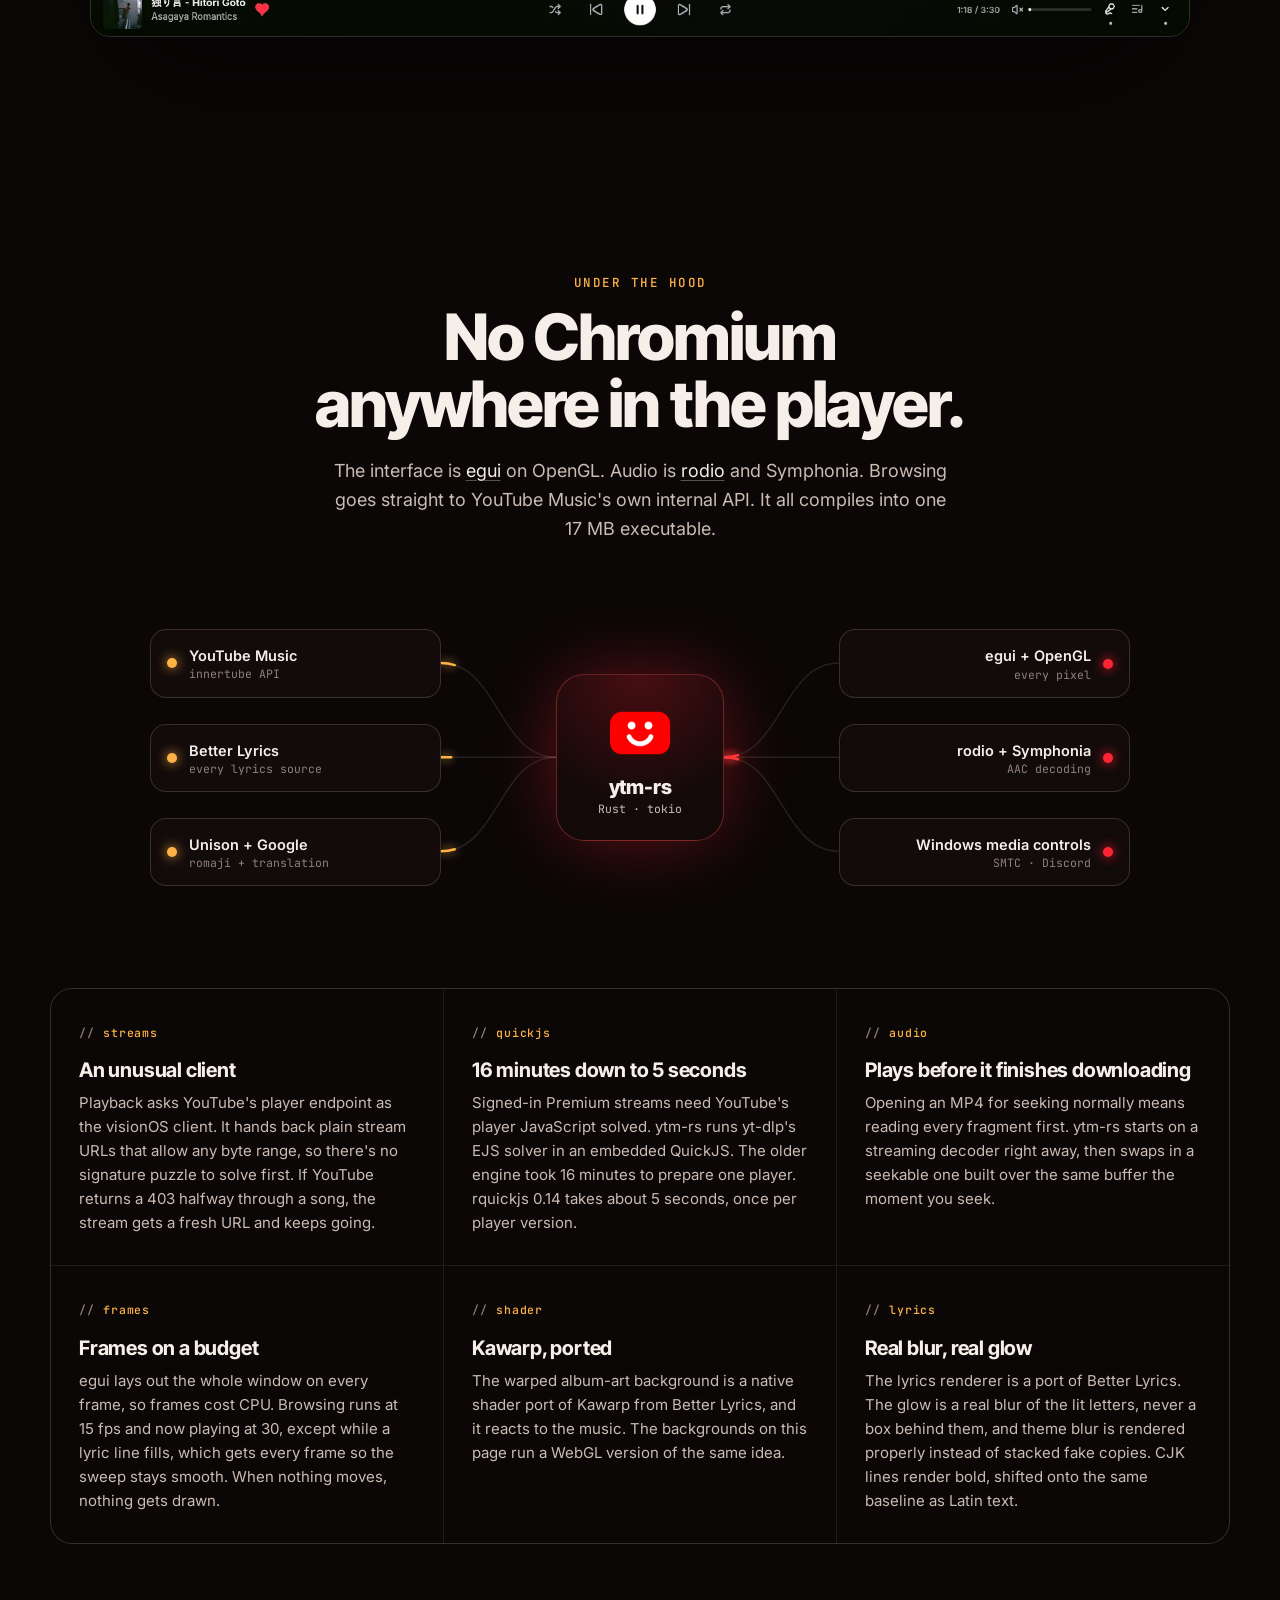
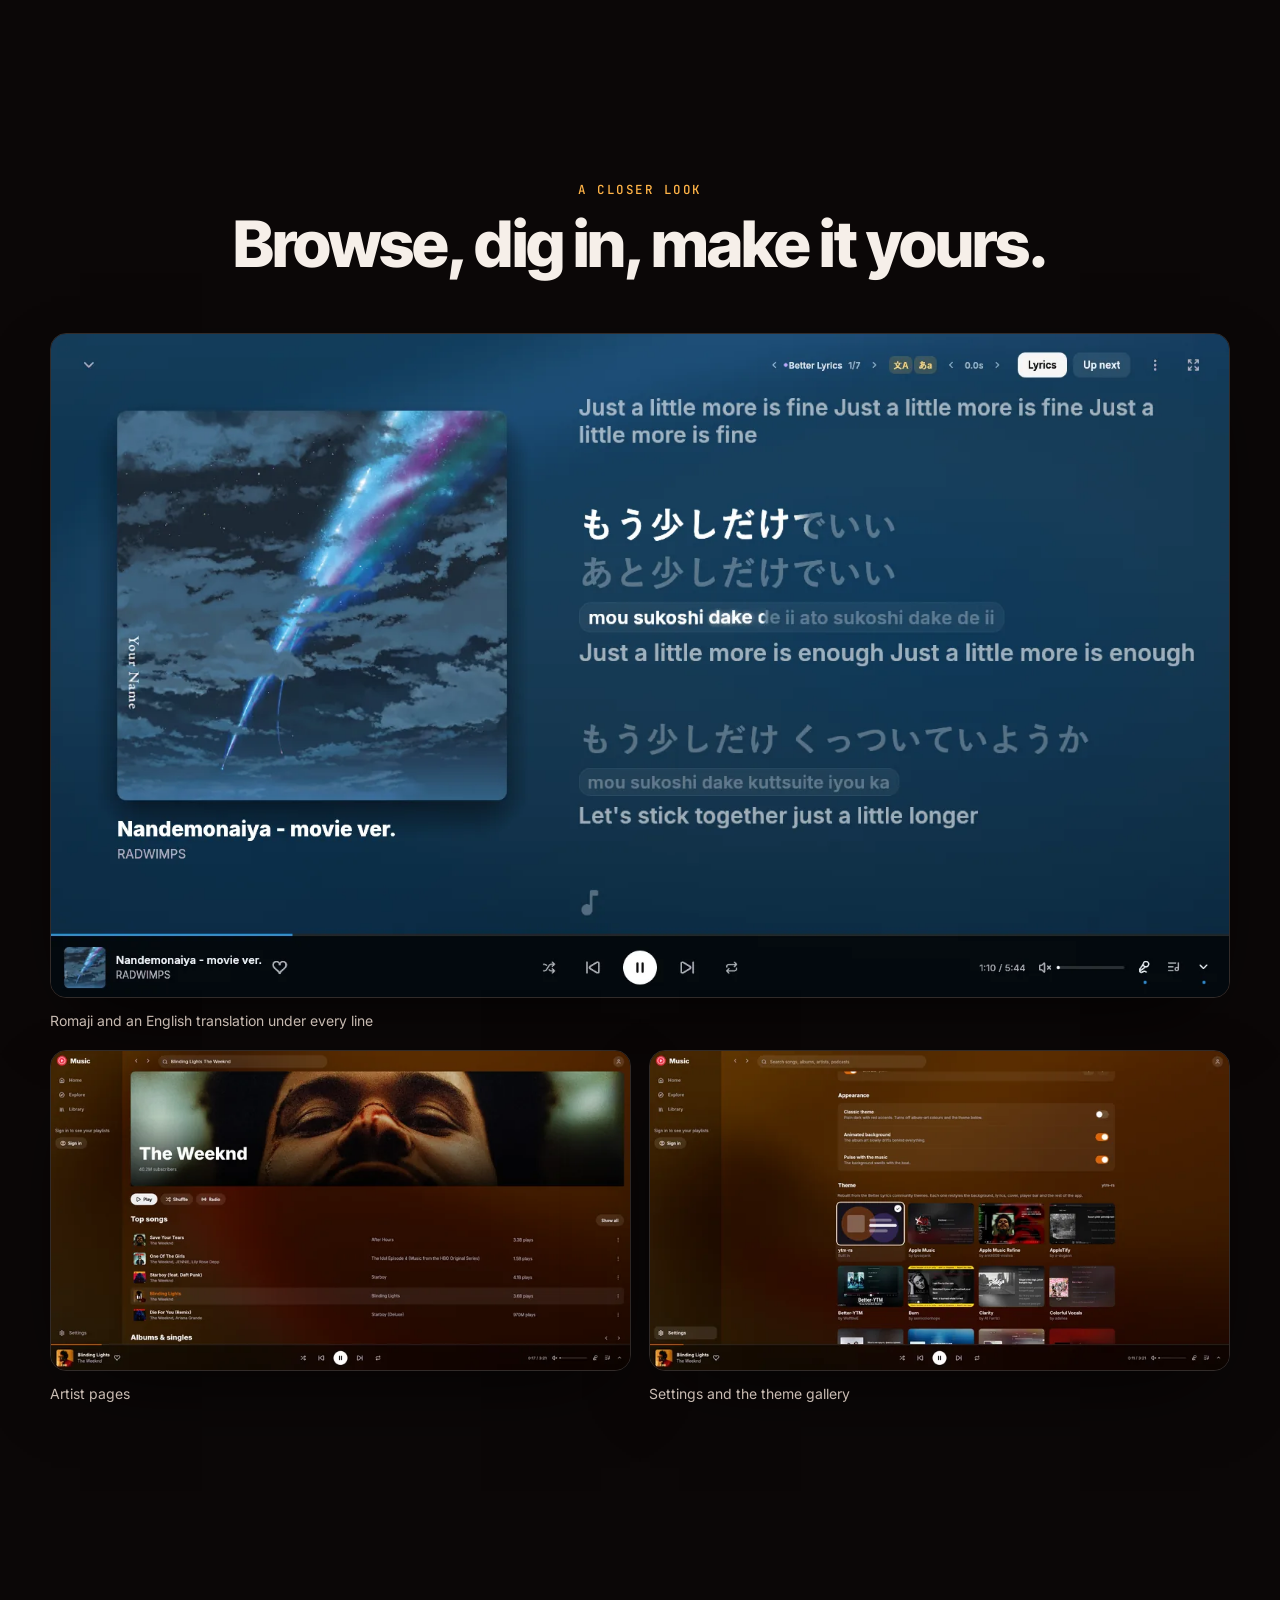
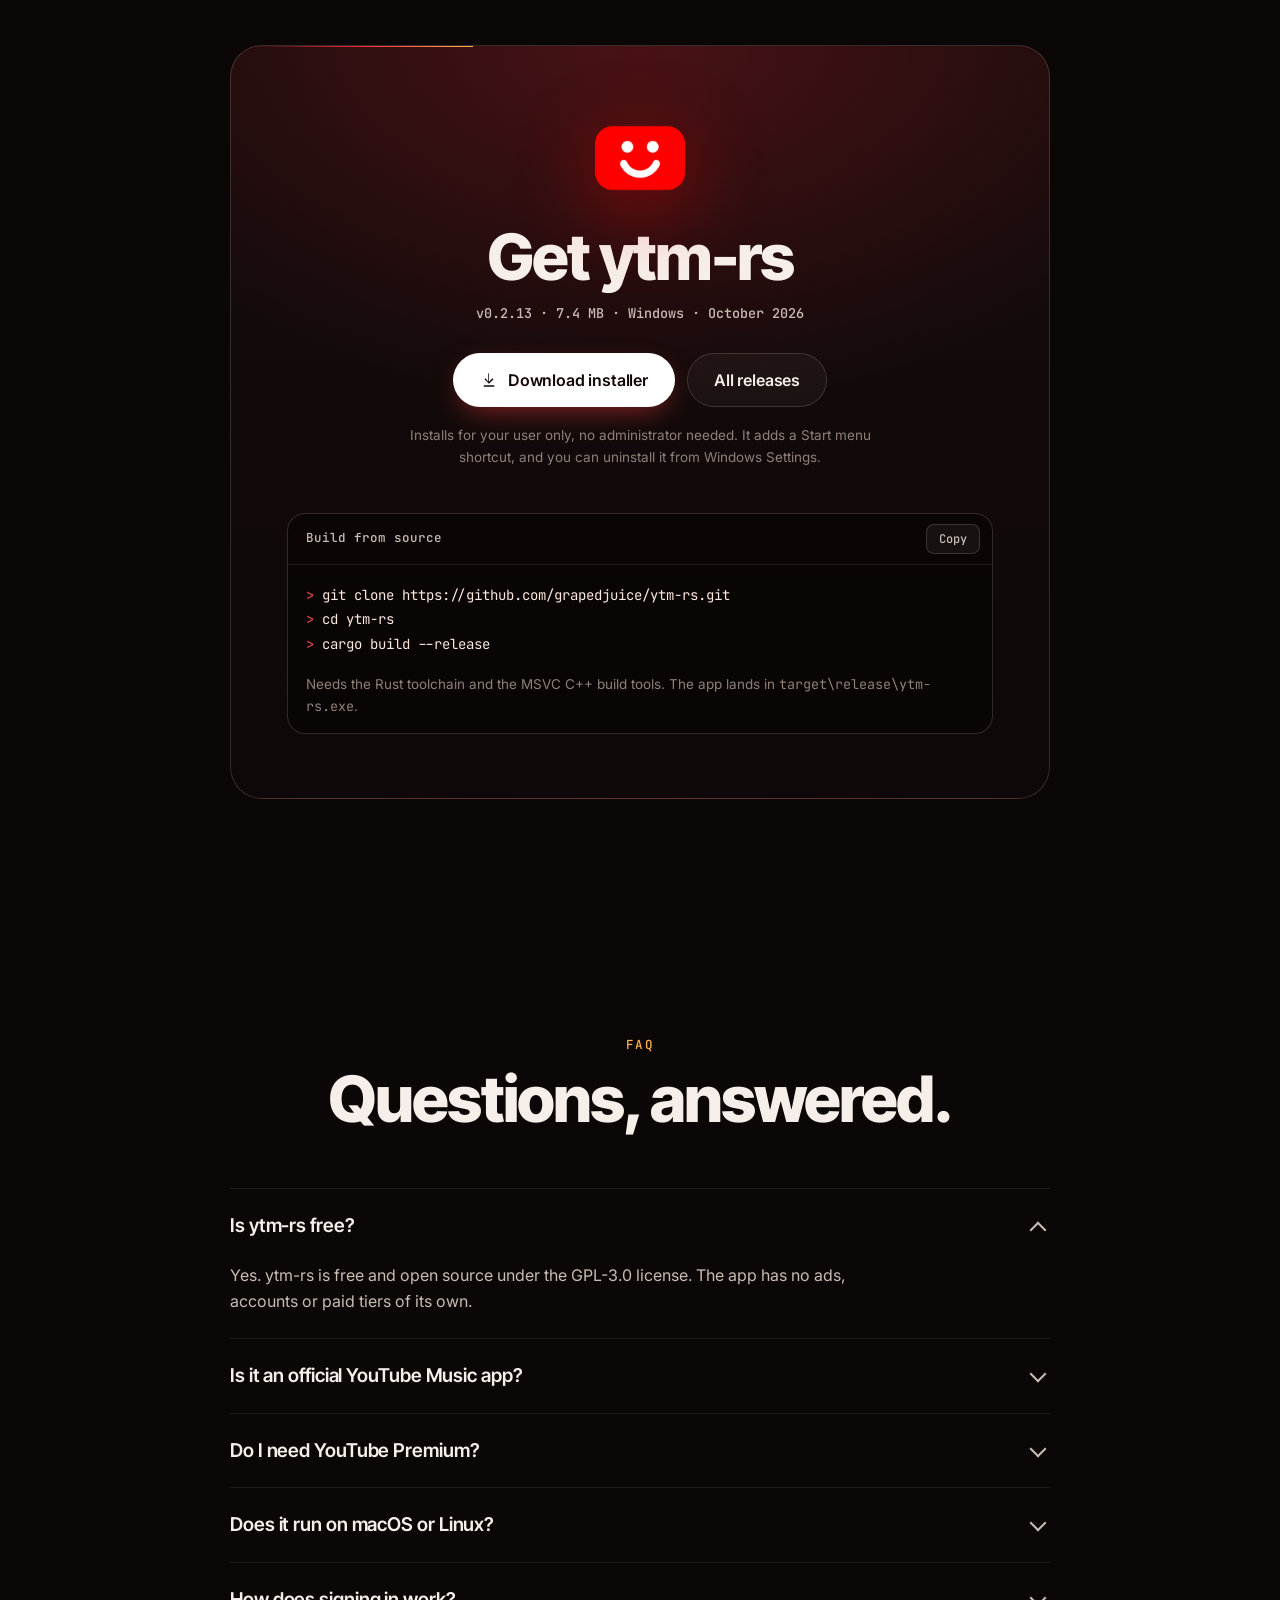
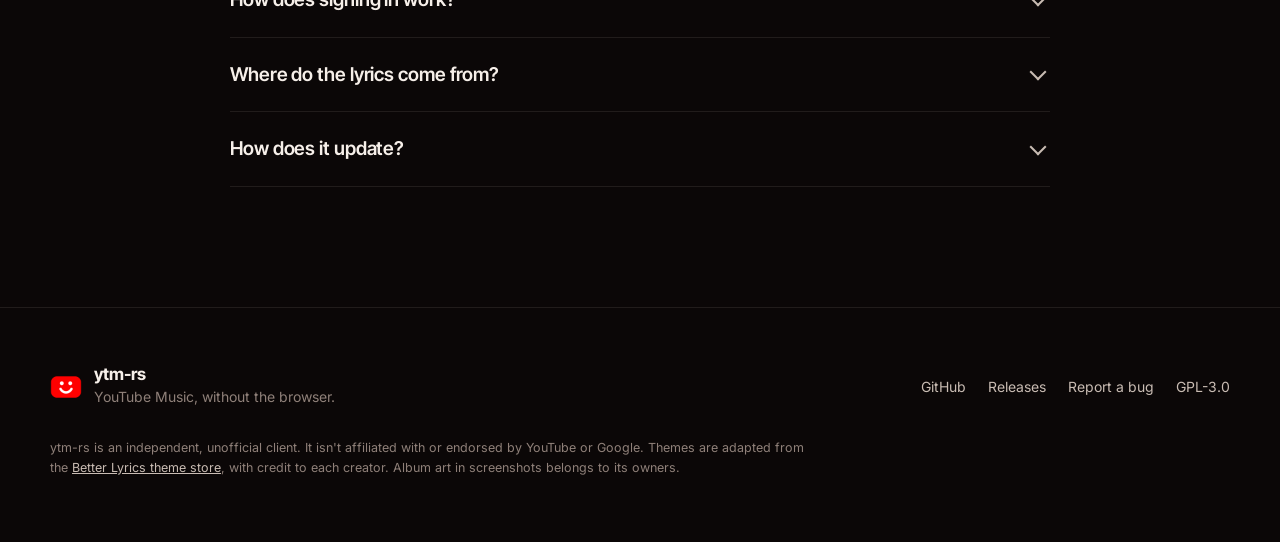
==== commit 16c9d96c: "Website: what's new in 0.2.13 (Listen together, Spotify transfer); drop the scroll-lit manifesto" ====
--- a/site/index.html
+++ b/site/index.html
@@ -48,11 +48,11 @@
       "@id": "https://grapedjuice.github.io/ytm-rs/#app",
       "name": "ytm-rs",
       "alternateName": "ytm-rs YouTube Music client",
-      "description": "A fast, lightweight, native YouTube Music desktop client written in Rust with egui and rodio. Word-by-word synced lyrics with romanization and translation, 26 themes, 256 kbps audio with Premium, uploads, Discord Rich Presence and automatic updates.",
+      "description": "A fast, lightweight, native YouTube Music desktop client written in Rust with egui and rodio. Word-by-word synced lyrics with romanization and translation, 26 themes, 256 kbps audio with Premium, uploads, listening together, Spotify playlist transfer, Discord Rich Presence and automatic updates.",
       "applicationCategory": "MultimediaApplication",
       "applicationSubCategory": "Music player",
       "operatingSystem": "Windows",
-      "softwareVersion": "0.2.12",
+      "softwareVersion": "0.2.13",
       "fileSize": "7.4MB",
       "url": "https://grapedjuice.github.io/ytm-rs/",
       "downloadUrl": "https://github.com/grapedjuice/ytm-rs/releases/latest",
@@ -106,6 +106,7 @@
     <span>ytm-rs</span>
   </a>
   <nav class="nav__links" aria-label="Sections">
+    <a href="#new">New</a>
     <a href="#lyrics">Lyrics</a>
     <a href="#features">Features</a>
     <a href="#themes">Themes</a>
@@ -131,7 +132,7 @@
   <div class="hero__inner">
     <a class="chip" href="https://github.com/grapedjuice/ytm-rs/releases/latest" rel="noopener">
       <span class="chip__dot"></span>
-      <span data-version>v0.2.12</span> is out
+      <span data-version>v0.2.13</span> is out
       <span class="chip__sep"></span>
       <span class="chip__more">Release notes →</span>
     </a>
@@ -173,10 +174,84 @@
   <p class="stats__note">Measured with v0.2.12 on Windows 11: private memory with a song playing (about 80&nbsp;MB idle, 102&nbsp;MB with lyrics open), and frames drawn with the window idle.</p>
 </section>
 
-<!-- ============ MANIFESTO ============ -->
-<section class="reveal" data-reveal aria-label="Why ytm-rs exists">
-  <div class="reveal__sticky">
-    <p class="reveal__text" data-reveal-text>Your music app shouldn't be a web browser in disguise. ytm-rs draws every pixel itself, decodes audio itself, and talks to YouTube Music directly. It opens fast, stays small, and sleeps when you look away.</p>
+<!-- ============ WHAT'S NEW ============ -->
+<section class="section news" id="new" aria-labelledby="new-title">
+  <div class="section__head">
+    <p class="eyebrow">New in v0.2.13</p>
+    <h2 id="new-title">Bring your friends. Bring your Spotify.</h2>
+  </div>
+
+  <div class="feat" data-feat>
+    <div class="feat__tabs" role="tablist" aria-label="New features">
+      <button role="tab" id="feat-tab-jam" aria-controls="feat-jam" aria-selected="true" data-feat-tab="jam">
+        <svg viewBox="0 0 24 24" aria-hidden="true"><path d="M16 21v-2a4 4 0 0 0-4-4H6a4 4 0 0 0-4 4v2"/><circle cx="9" cy="7" r="4"/><path d="M22 21v-2a4 4 0 0 0-3-3.87M16 3.13a4 4 0 0 1 0 7.75"/></svg>
+        Listen together
+        <i class="feat__bar" aria-hidden="true"></i>
+      </button>
+      <button role="tab" id="feat-tab-transfer" aria-controls="feat-transfer" aria-selected="false" tabindex="-1" data-feat-tab="transfer">
+        <svg viewBox="0 0 24 24" aria-hidden="true"><path d="M17 3l4 4-4 4M21 7H9M7 21l-4-4 4-4M3 17h12"/></svg>
+        Transfer from Spotify
+        <i class="feat__bar" aria-hidden="true"></i>
+      </button>
+    </div>
+
+    <div class="feat__panel is-on" role="tabpanel" id="feat-jam" aria-labelledby="feat-tab-jam" data-feat-panel="jam">
+      <div class="feat__copy">
+        <span class="feat__badge">Jams</span>
+        <h3>Same song, same second, different rooms.</h3>
+        <p>Start a jam and share the code or the link. Friends who open it land straight in ytm-rs and hear what you're playing at the same moment, each streaming it on their own.</p>
+        <ul class="feat__list">
+          <li><b>Up to 16 people</b> in one jam, kept within a tenth of a second of the host.</li>
+          <li><b>You set the rules.</b> Let guests add songs, control playback, both or neither.</li>
+          <li><b>Guest picks play next,</b> marked with who added them.</li>
+        </ul>
+      </div>
+      <figure class="feat__shot">
+        <div class="feat__window">
+          <div class="device__bar" aria-hidden="true"><i></i><i></i><i></i><span>ytm-rs</span></div>
+          <img src="img/shots/jam-770.webp" srcset="img/shots/jam-385.webp 385w, img/shots/jam-770.webp 770w" sizes="(max-width: 960px) 90vw, 620px" width="770" height="720" loading="lazy" alt="A guest's view of a jam in ytm-rs: the code TEST23, a note that the host controls playback, and three people listening to Sparkle by RADWIMPS">
+        </div>
+        <div class="feat__float feat__float--tr" aria-hidden="true">
+          <span class="feat__faces"><i>G</i><i>M</i><i>S</i></span>
+          <span><b>3 listening</b><small>in sync</small></span>
+        </div>
+      </figure>
+    </div>
+
+    <div class="feat__panel" role="tabpanel" id="feat-transfer" aria-labelledby="feat-tab-transfer" data-feat-panel="transfer" hidden>
+      <div class="feat__copy">
+        <span class="feat__badge">Settings → Import</span>
+        <h3>Your Spotify library, moved over in the background.</h3>
+        <p>Pick a playlist or your Liked Songs, or paste any playlist link, and keep listening while ytm-rs finds every song on YouTube Music.</p>
+        <ul class="feat__list">
+          <li><b>Asks when it isn't sure</b> about a match, then makes a private playlist.</li>
+          <li><b>Liked Songs go to Liked Music</b> in the same order as on Spotify.</li>
+          <li><b>Picks up where it left off</b> if a transfer gets interrupted.</li>
+        </ul>
+      </div>
+      <figure class="feat__shot">
+        <div class="feat__window">
+          <div class="device__bar" aria-hidden="true"><i></i><i></i><i></i><span>ytm-rs</span></div>
+          <img src="img/shots/transfer-1115.webp" srcset="img/shots/transfer-558.webp 558w, img/shots/transfer-1115.webp 1115w" sizes="(max-width: 960px) 90vw, 620px" width="1115" height="648" loading="lazy" alt="The Transfer from Spotify page in ytm-rs, listing Liked Songs and playlists to copy, the signed-in Spotify account and the new playlist's name">
+        </div>
+        <div class="feat__float" aria-hidden="true">
+          <span class="feat__ring"><svg viewBox="0 0 24 24"><path d="M19 14c1.49-1.46 3-3.21 3-5.5A5.5 5.5 0 0 0 16.5 3c-1.76 0-3 .5-4.5 2-1.5-1.5-2.74-2-4.5-2A5.5 5.5 0 0 0 2 8.5c0 2.3 1.5 4.05 3 5.5l7 7Z"/></svg></span>
+          <span><b>Liked Songs → Liked Music</b><small>same order as Spotify</small></span>
+        </div>
+      </figure>
+    </div>
+  </div>
+
+  <div class="more">
+    <span class="more__label">And much more</span>
+    <ul class="more__list">
+      <li>Close to tray</li>
+      <li>Play and skip from the taskbar</li>
+      <li>A sidebar that folds away</li>
+      <li>Sign-ins kept in Windows Credential Manager</li>
+      <li>The first song starts right away</li>
+    </ul>
+    <a class="more__link" href="https://github.com/grapedjuice/ytm-rs/releases/latest" rel="noopener">Full release notes →</a>
   </div>
 </section>
 
@@ -270,7 +345,7 @@
     <article class="card" data-glow>
       <span class="card__icon" aria-hidden="true"><svg viewBox="0 0 24 24"><rect x="3" y="4" width="18" height="13" rx="2"/><path d="M8 21h8M12 17v4"/></svg></span>
       <h3>Feels like part of Windows</h3>
-      <p>Media keys and the Windows media flyout, Discord Rich Presence, and controls named for screen readers.</p>
+      <p>Media keys, the Windows media flyout, play and skip buttons on the taskbar, close to tray, Discord Rich Presence, and controls named for screen readers.</p>
     </article>
 
     <article class="card" data-glow>
@@ -555,7 +630,7 @@
     <div class="dl__beam" aria-hidden="true"></div>
     <img class="dl__icon" src="icon-512.png" alt="" width="96" height="96" loading="lazy">
     <h2 id="download-title">Get ytm-rs</h2>
-    <p class="dl__ver"><span data-version>v0.2.12</span> · <span data-size>7.4 MB</span> · Windows · <span data-date>October 2026</span></p>
+    <p class="dl__ver"><span data-version>v0.2.13</span> · <span data-size>7.4 MB</span> · Windows · <span data-date>October 2026</span></p>
     <div class="dl__cta">
       <a class="btn btn--primary btn--lg" href="https://github.com/grapedjuice/ytm-rs/releases/latest" data-dl-direct rel="noopener">
         <svg viewBox="0 0 24 24" width="18" height="18" aria-hidden="true"><path fill="currentColor" d="M12 3v11.17l4.59-4.58L18 11l-6 6-6-6 1.41-1.41L11 14.17V3zM5 19h14v2H5z"/></svg>
--- a/site/styles.css
+++ b/site/styles.css
@@ -1,5 +1,5 @@
 /* ytm-rs site. Plain CSS ports of the 21st.dev pieces used here:
-   container-scroll-animation, number-ticker, text-reveal, glowing-effect,
+   container-scroll-animation, number-ticker, feature108 tabs, glowing-effect,
    3d-marquee, animated-beam and border-beam. */
 
 :root {
@@ -199,19 +199,87 @@
   .stat { padding: 26px 16px; }
 }
 
-/* ---------- text-reveal ---------- */
-.reveal { height: 220vh; position: relative; }
-.reveal__sticky { position: sticky; top: 0; height: 100vh; display: flex; align-items: center; padding: 0 var(--gutter); }
-.reveal__text {
-  max-width: 1000px; margin: 0 auto; font: 700 clamp(28px, 4.4vw, 56px)/1.15 var(--display); letter-spacing: -0.022em;
-  text-wrap: balance;
-}
-.reveal__text .w { opacity: 0.16; transition: opacity 0.25s linear; }
-.reveal__text .w.on { opacity: 1; }
-.reveal__text .w.hl.on { color: var(--red-2); }
-.no-motion .reveal { height: auto; padding: 120px 0; }
-.no-motion .reveal__sticky { position: static; height: auto; }
-.no-motion .reveal__text .w { opacity: 1; }
+/* ---------- what's new (feature108-style tabs) ---------- */
+.news { padding-top: 110px; }
+.feat { max-width: var(--max); margin: 0 auto; }
+.feat__tabs { display: flex; justify-content: center; gap: 10px; flex-wrap: wrap; }
+.feat__tabs button {
+  position: relative; overflow: hidden; display: inline-flex; align-items: center; gap: 10px;
+  padding: 13px 20px; border-radius: 14px; cursor: pointer; font: 600 15px/1 var(--sans); color: var(--muted);
+  background: transparent; border: 1px solid transparent; transition: color 0.2s, background-color 0.2s, border-color 0.2s;
+}
+.feat__tabs button:hover { color: var(--ink); }
+.feat__tabs button[aria-selected="true"] { color: var(--ink); background: var(--surface-2); border-color: var(--line); }
+.feat__tabs svg { width: 18px; height: 18px; fill: none; stroke: currentColor; stroke-width: 1.8; stroke-linecap: round; stroke-linejoin: round; }
+.feat__bar {
+  position: absolute; left: 14px; right: 14px; bottom: 0; height: 2px; border-radius: 2px;
+  background: linear-gradient(90deg, var(--red), var(--amber)); transform: scaleX(0); transform-origin: 0 50%;
+}
+.feat__tabs button[aria-selected="true"] .feat__bar { transform: scaleX(var(--p, 0)); }
+.feat__panel {
+  margin-top: 22px; display: grid; grid-template-columns: 0.82fr 1.18fr; gap: 48px; align-items: center;
+  padding: clamp(24px, 4.5vw, 56px); border-radius: 28px;
+  background: linear-gradient(180deg, rgba(255, 240, 230, 0.055), rgba(255, 240, 230, 0.018));
+  border: 1px solid var(--line);
+}
+.feat__panel[hidden] { display: none; }
+.feat__panel.is-on { animation: feat-in 0.6s var(--ease); }
+@keyframes feat-in { from { opacity: 0; transform: translateY(10px); } }
+.feat__badge {
+  display: inline-block; padding: 6px 11px; border-radius: 999px; border: 1px solid var(--line-2);
+  font: 500 12px/1 var(--sans); color: var(--ink-2); background: rgba(0, 0, 0, 0.25);
+}
+.feat__copy h3 { margin: 18px 0 14px; font: 800 clamp(28px, 3.2vw, 40px)/1.08 var(--display); letter-spacing: -0.025em; text-wrap: balance; }
+.feat__copy > p { margin: 0; color: var(--ink-2); font-size: 16.5px; line-height: 1.6; text-wrap: pretty; }
+.feat__list { list-style: none; margin: 26px 0 0; padding: 0; display: grid; gap: 12px; }
+.feat__list li { position: relative; padding-left: 26px; color: var(--ink-2); font-size: 15px; line-height: 1.5; }
+.feat__list li::before {
+  content: ""; position: absolute; left: 0; top: 4px; width: 15px; height: 15px; border-radius: 50%;
+  background: radial-gradient(circle at 50% 50%, var(--amber) 0 3px, transparent 3.5px), rgba(255, 179, 71, 0.14);
+}
+.feat__list b { color: var(--ink); font-weight: 600; }
+.feat__shot { position: relative; margin: 0; }
+.feat__window {
+  border-radius: 14px; overflow: hidden; background: #151010; border: 1px solid rgba(255, 255, 255, 0.12);
+  box-shadow: 0 30px 80px -30px rgba(0, 0, 0, 0.9), 0 0 90px -30px rgba(255, 60, 40, 0.3);
+}
+.feat__window .device__bar { height: 28px; }
+.feat__window img { width: 100%; }
+.feat__float {
+  position: absolute; left: -22px; bottom: -20px; display: flex; align-items: center; gap: 12px;
+  padding: 11px 16px 11px 12px; border-radius: 16px; background: rgba(22, 15, 15, 0.86);
+  border: 1px solid var(--line-2); box-shadow: 0 18px 40px -12px rgba(0, 0, 0, 0.8);
+  -webkit-backdrop-filter: blur(12px); backdrop-filter: blur(12px);
+}
+.feat__float--tr { left: auto; bottom: auto; right: -22px; top: 46px; }
+.feat__float b { display: block; font-size: 14px; font-weight: 600; }
+.feat__float small { display: block; margin-top: 2px; font-size: 12px; color: var(--muted); }
+.feat__faces { display: flex; }
+.feat__faces i {
+  display: grid; place-items: center; width: 30px; height: 30px; border-radius: 50%; font: 700 12px/1 var(--sans);
+  color: #1a0d0d; border: 2px solid #1c1313; background: var(--amber);
+}
+.feat__faces i + i { margin-left: -9px; }
+.feat__faces i:nth-child(2) { background: var(--pink); }
+.feat__faces i:nth-child(3) { background: #8fd3ff; }
+.feat__ring { display: grid; place-items: center; width: 34px; height: 34px; border-radius: 50%; background: rgba(30, 215, 96, 0.14); }
+.feat__ring svg { width: 18px; height: 18px; fill: none; stroke: #1ed760; stroke-width: 2; stroke-linejoin: round; }
+.more { max-width: var(--max); margin: 40px auto 0; display: flex; align-items: center; flex-wrap: wrap; gap: 12px 18px; }
+.more__label { font: 500 12.5px/1 var(--mono); letter-spacing: 0.12em; text-transform: uppercase; color: var(--amber); }
+.more__list { list-style: none; margin: 0; padding: 0; display: flex; flex-wrap: wrap; gap: 8px; flex: 1; }
+.more__list li { padding: 8px 13px; border-radius: 999px; background: var(--surface); border: 1px solid var(--line); font-size: 13.5px; color: var(--ink-2); }
+.more__link { font-size: 14px; font-weight: 600; color: var(--ink); text-decoration: none; white-space: nowrap; }
+.more__link:hover { color: var(--amber); }
+@media (max-width: 960px) {
+  .feat__panel { grid-template-columns: 1fr; gap: 36px; }
+  .feat__float { left: 12px; bottom: -18px; }
+  .feat__float--tr { left: auto; bottom: auto; right: 12px; top: 40px; }
+}
+@media (max-width: 520px) {
+  .feat__tabs button { flex: 1; justify-content: center; padding: 12px 10px; font-size: 14px; }
+  .feat__tabs svg { display: none; }
+  .feat__float { position: static; margin-top: 14px; width: fit-content; }
+}
 
 /* ---------- section scaffolding ---------- */
 .section { padding: 120px var(--gutter); }
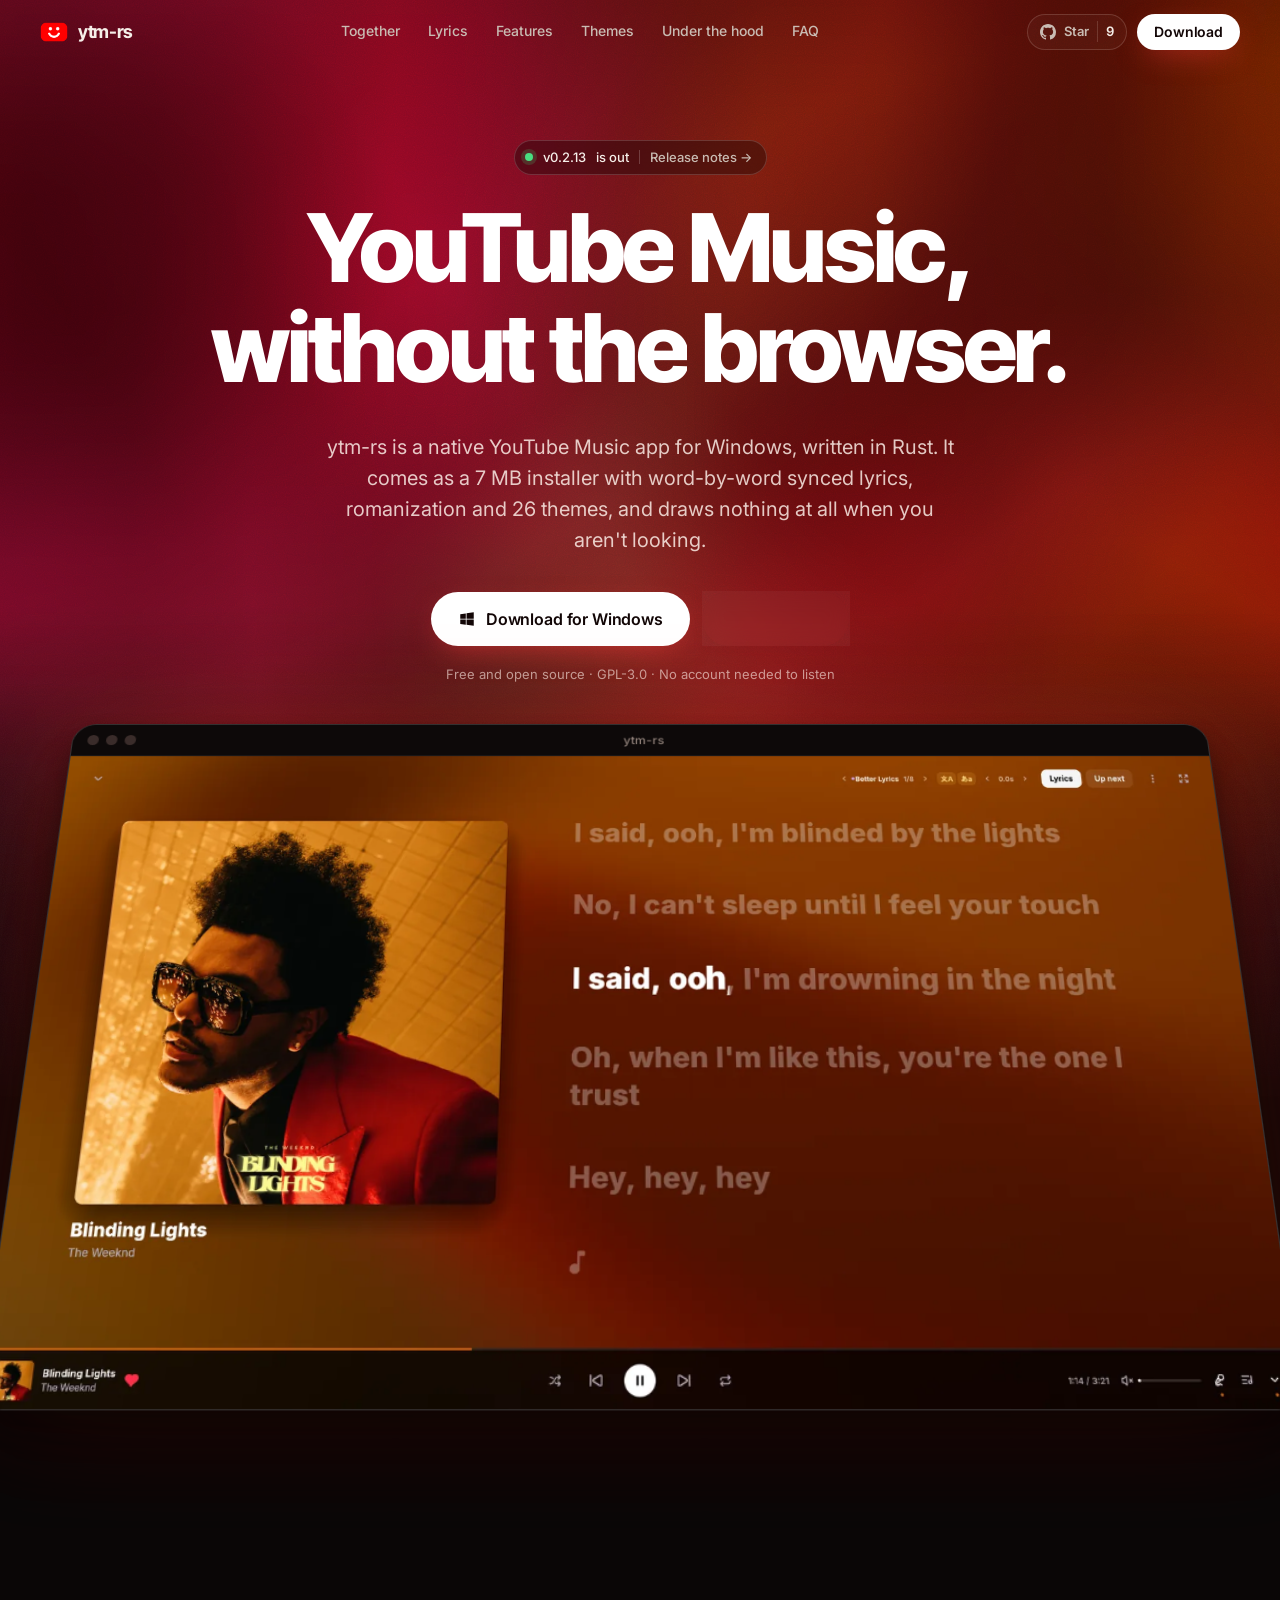
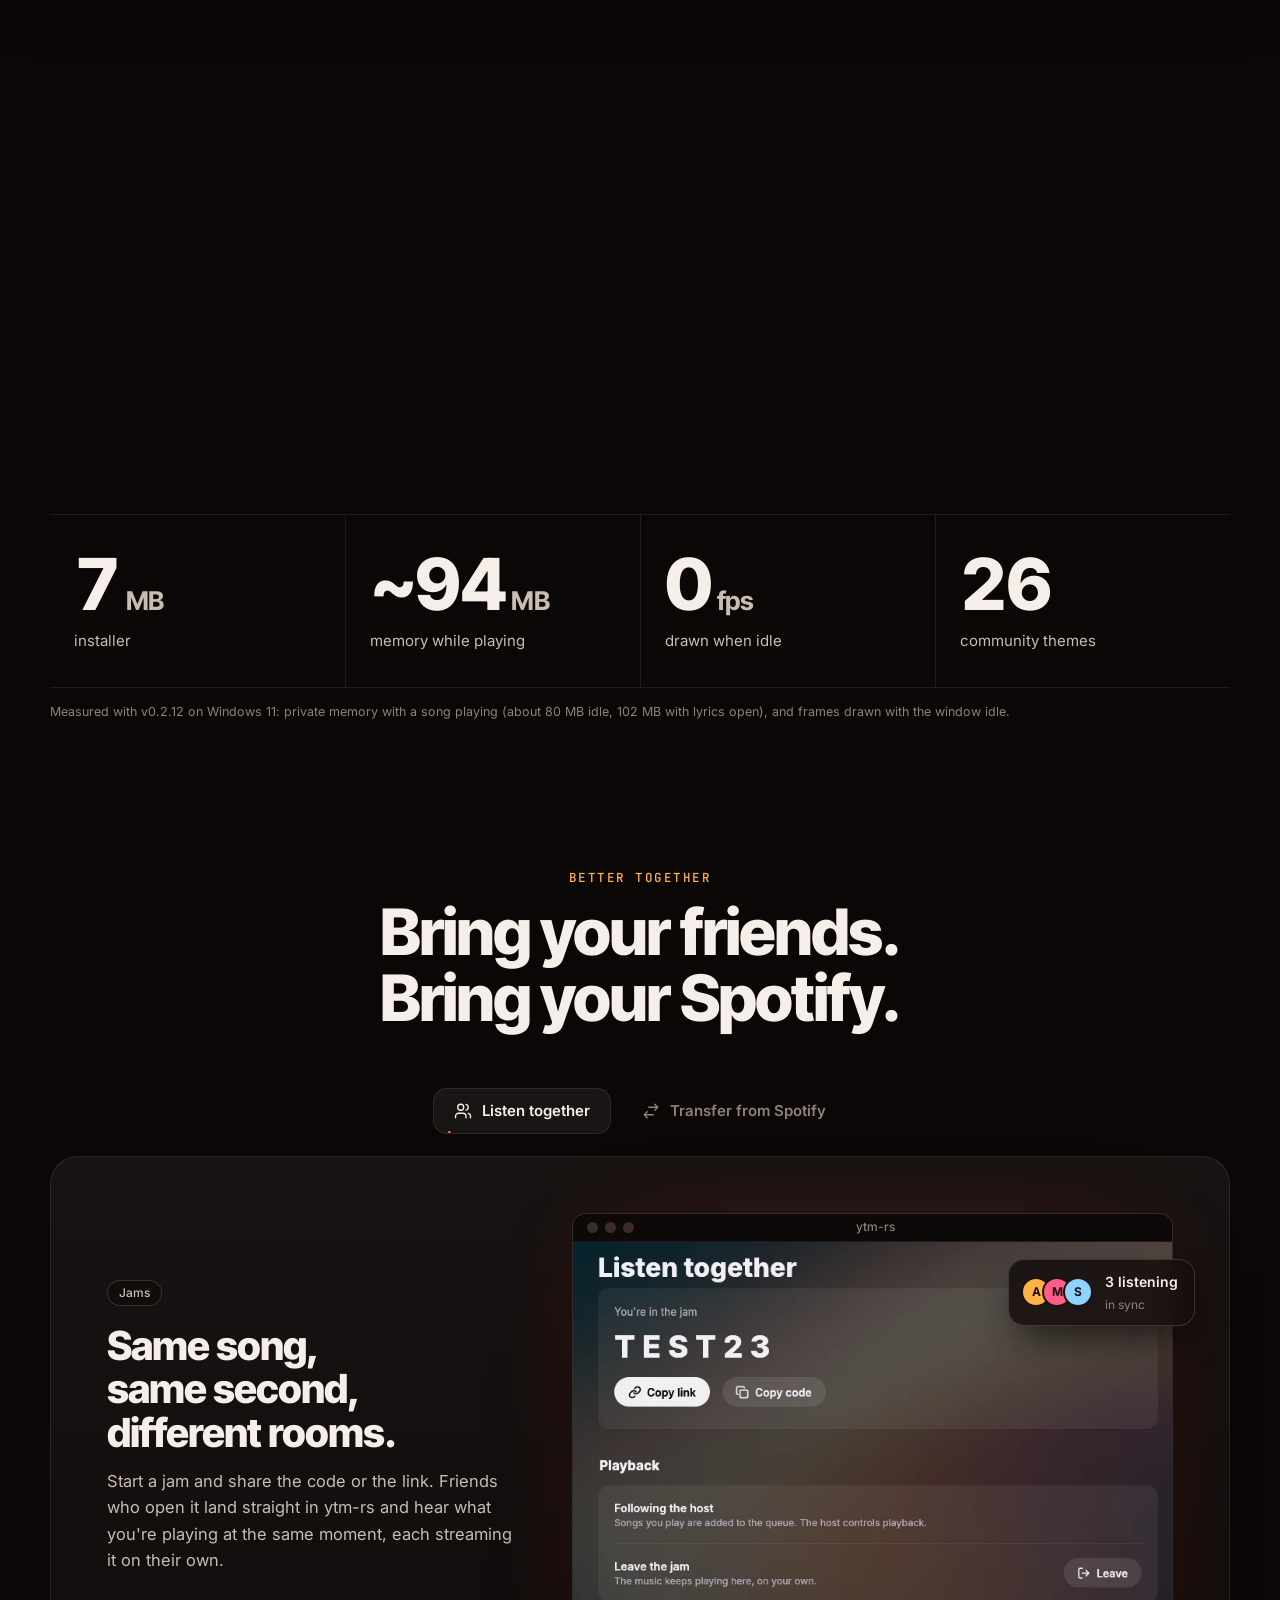
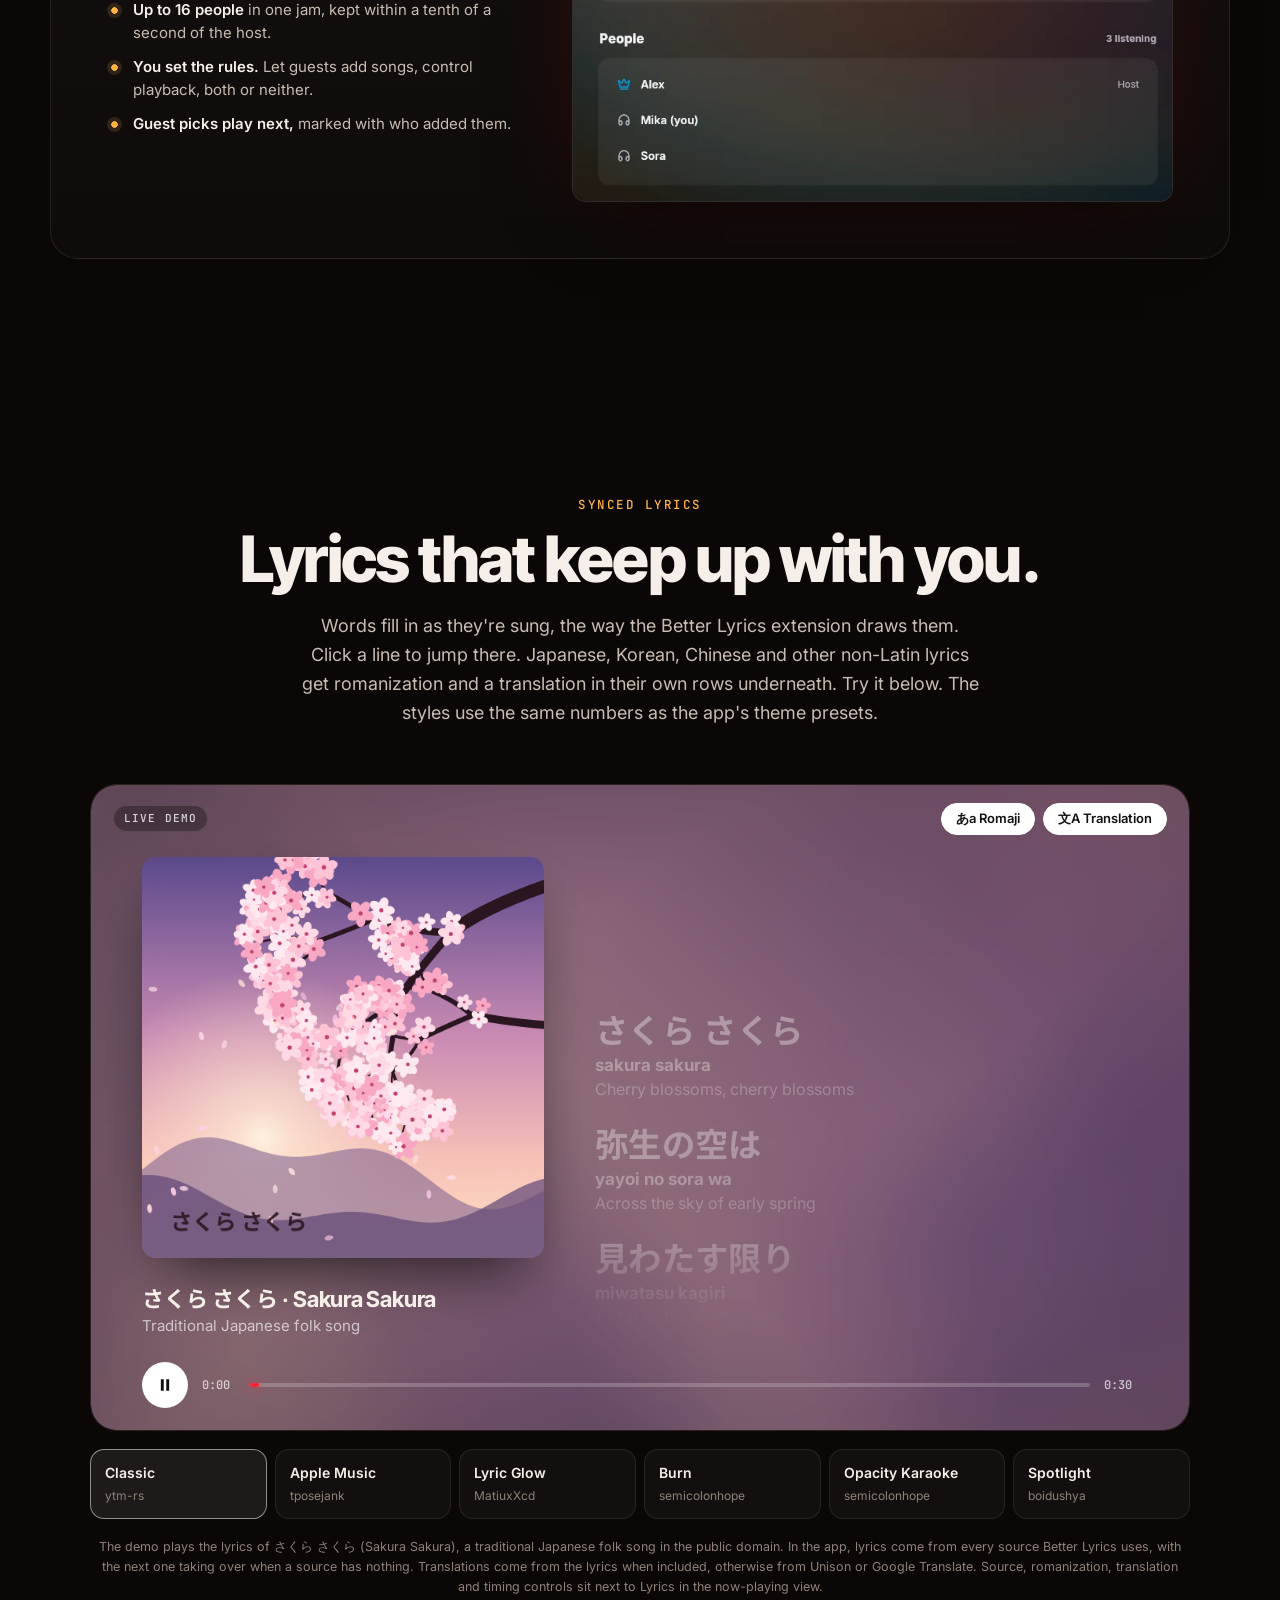
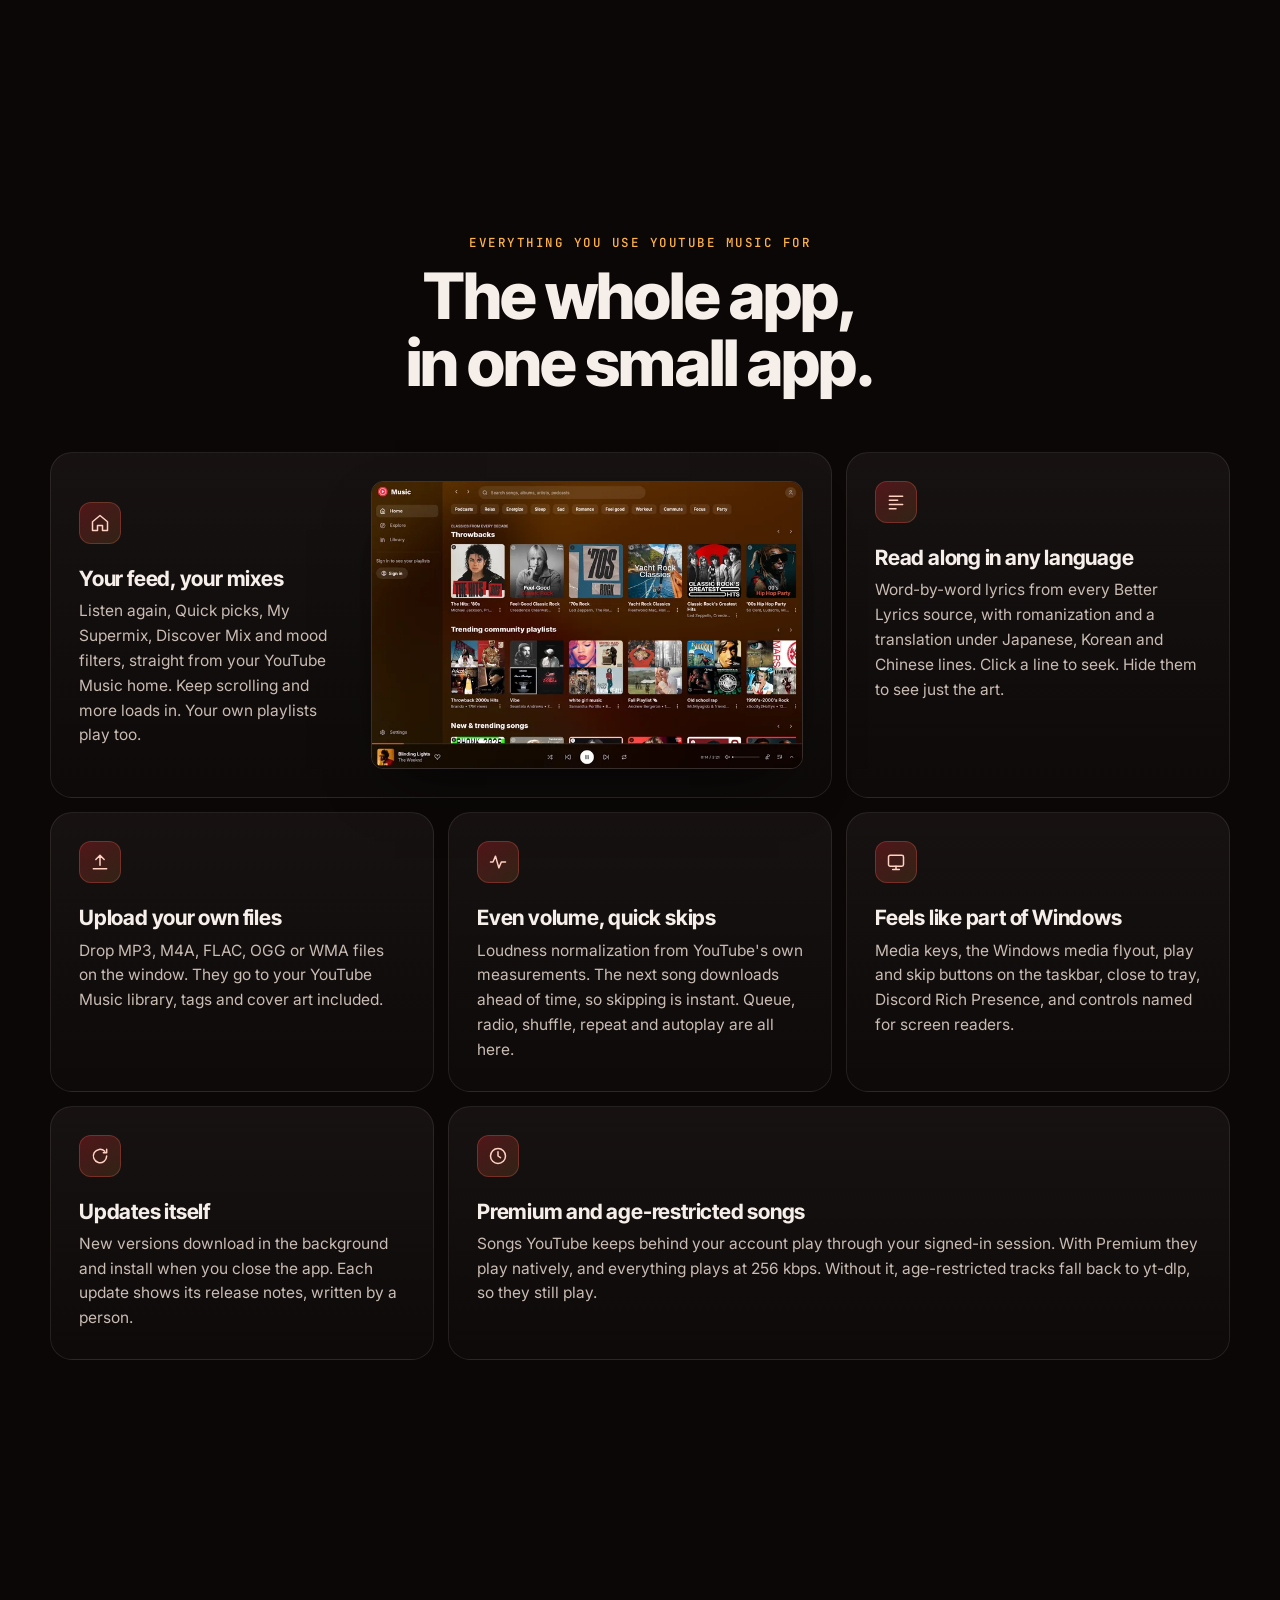
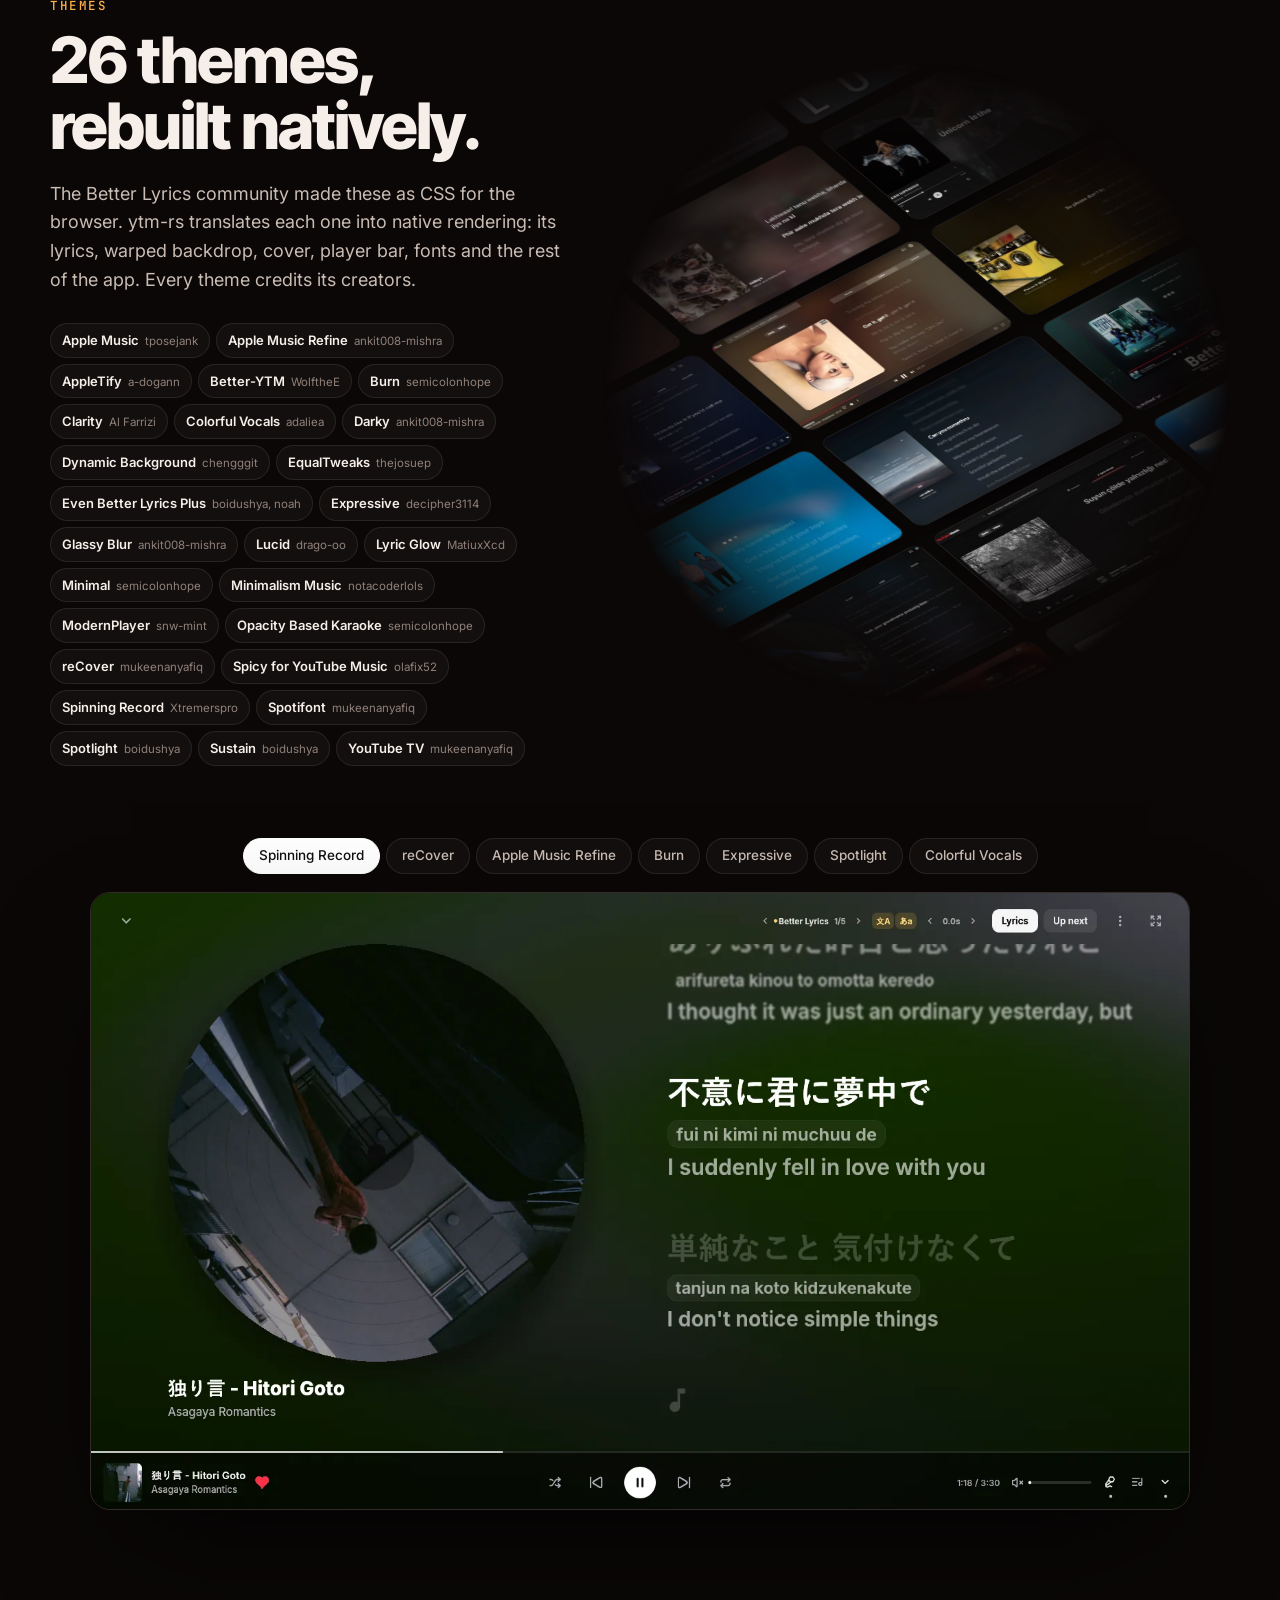
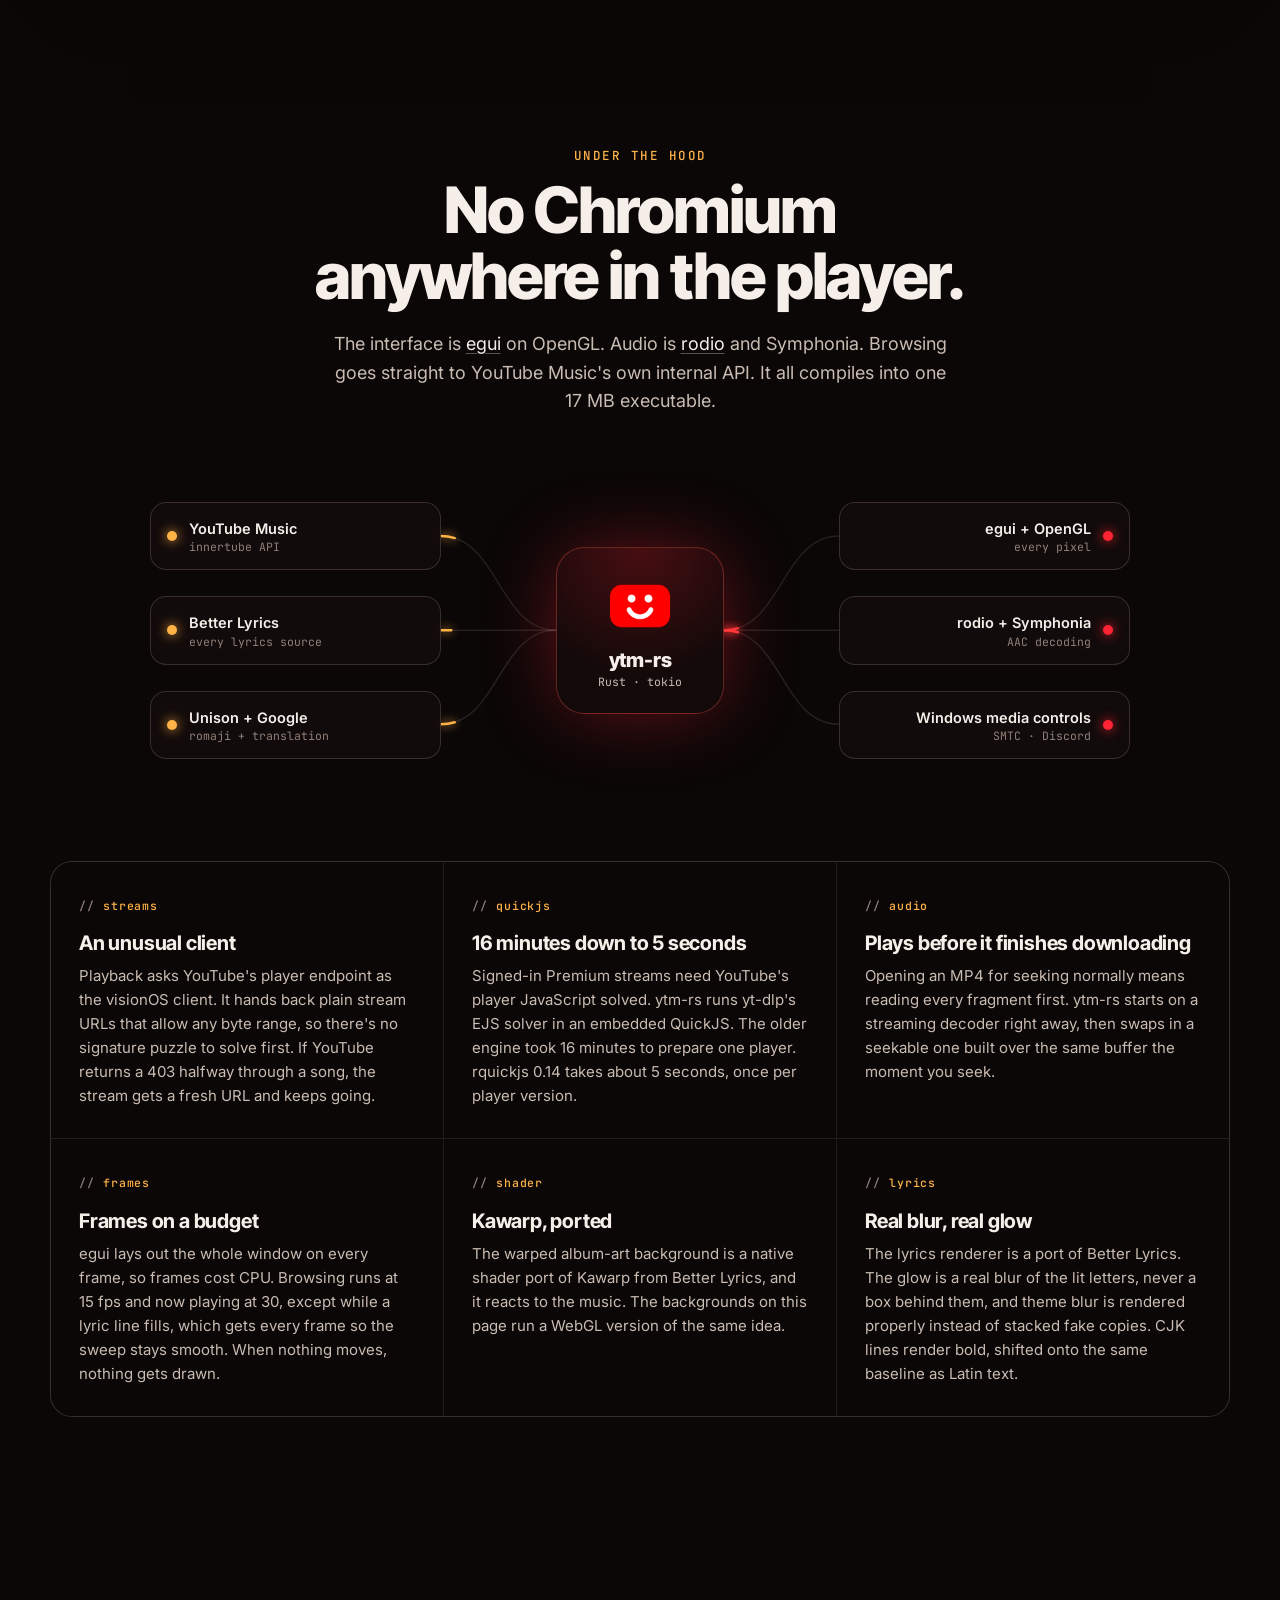
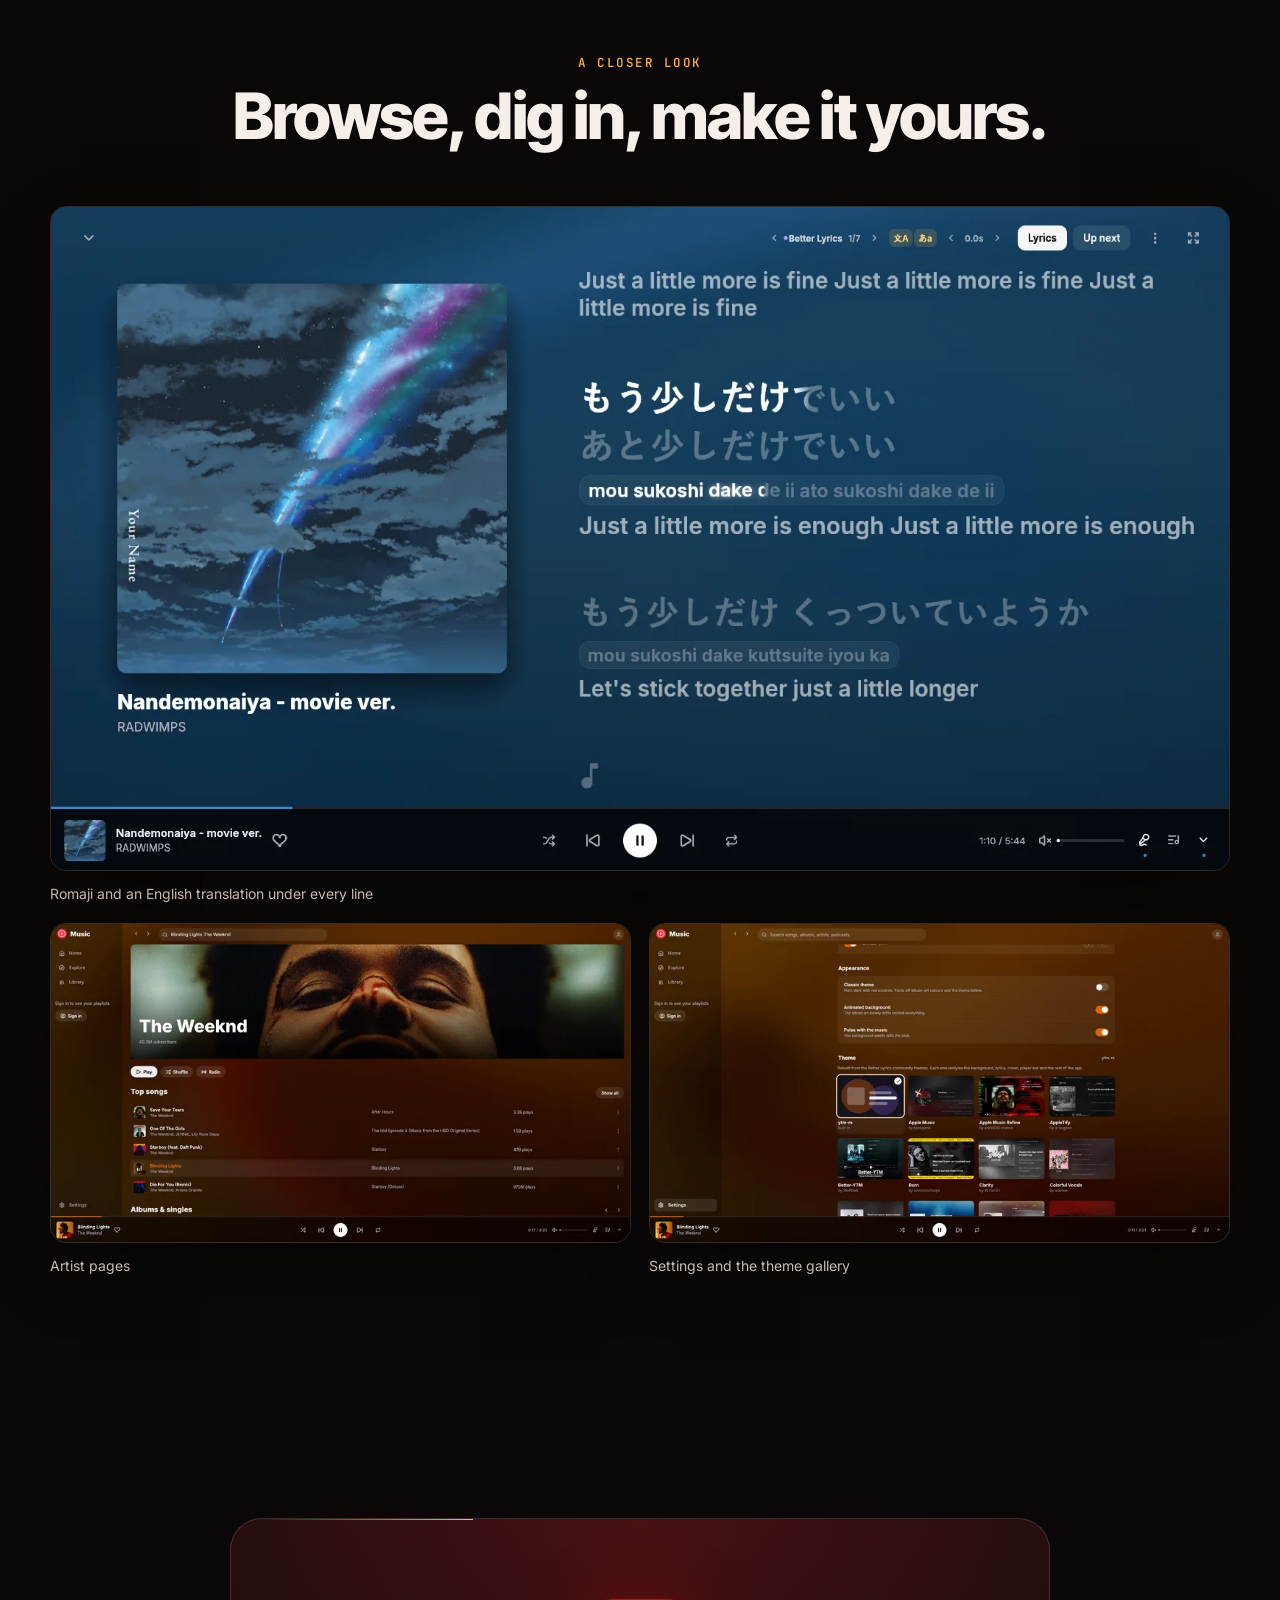
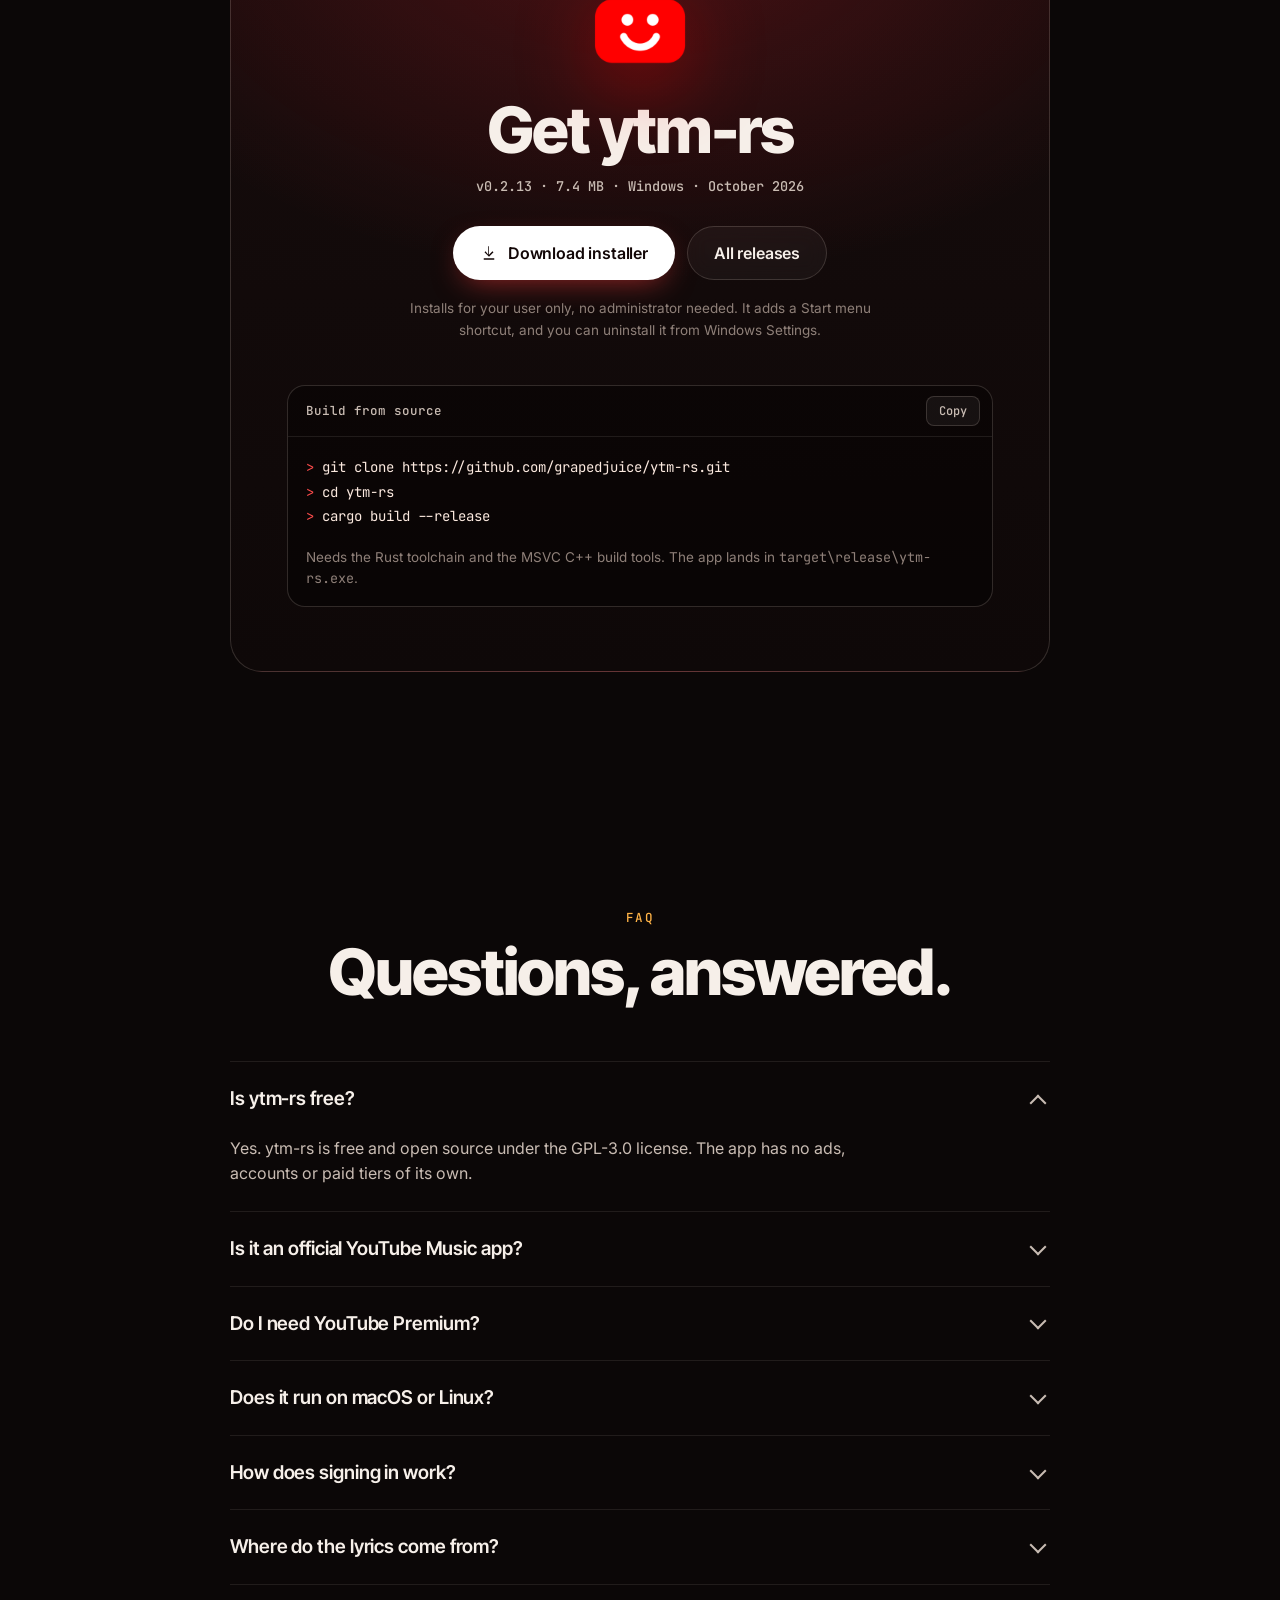
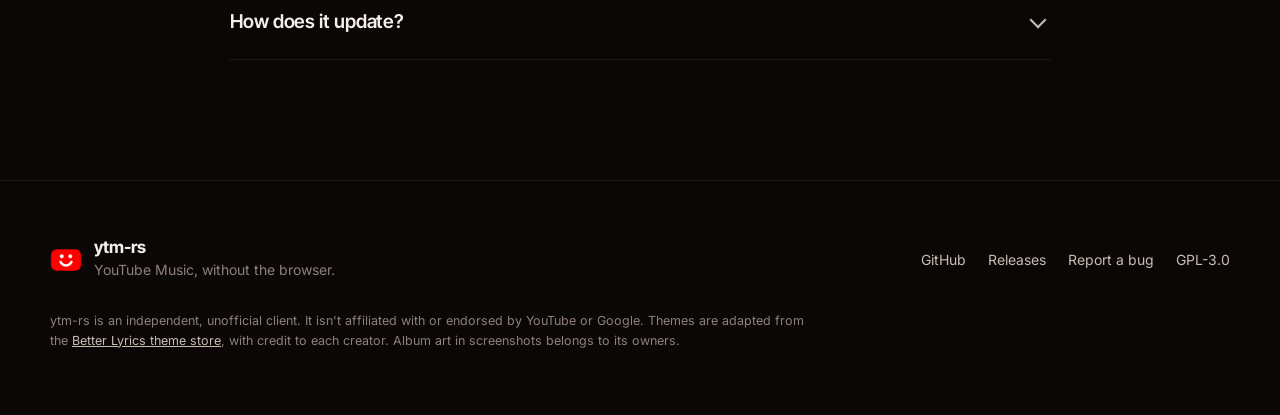
==== commit d3a5c624: "Website: Together section as part of the showcase, signed-out screenshots, no chip row" ====
--- a/site/index.html
+++ b/site/index.html
@@ -106,7 +106,7 @@
     <span>ytm-rs</span>
   </a>
   <nav class="nav__links" aria-label="Sections">
-    <a href="#new">New</a>
+    <a href="#together">Together</a>
     <a href="#lyrics">Lyrics</a>
     <a href="#features">Features</a>
     <a href="#themes">Themes</a>
@@ -174,15 +174,15 @@
   <p class="stats__note">Measured with v0.2.12 on Windows 11: private memory with a song playing (about 80&nbsp;MB idle, 102&nbsp;MB with lyrics open), and frames drawn with the window idle.</p>
 </section>
 
-<!-- ============ WHAT'S NEW ============ -->
-<section class="section news" id="new" aria-labelledby="new-title">
+<!-- ============ TOGETHER ============ -->
+<section class="section news" id="together" aria-labelledby="together-title">
   <div class="section__head">
-    <p class="eyebrow">New in v0.2.13</p>
-    <h2 id="new-title">Bring your friends. Bring your Spotify.</h2>
+    <p class="eyebrow">Better together</p>
+    <h2 id="together-title">Bring your friends. Bring your Spotify.</h2>
   </div>
 
   <div class="feat" data-feat>
-    <div class="feat__tabs" role="tablist" aria-label="New features">
+    <div class="feat__tabs" role="tablist" aria-label="Listening with friends and moving from Spotify">
       <button role="tab" id="feat-tab-jam" aria-controls="feat-jam" aria-selected="true" data-feat-tab="jam">
         <svg viewBox="0 0 24 24" aria-hidden="true"><path d="M16 21v-2a4 4 0 0 0-4-4H6a4 4 0 0 0-4 4v2"/><circle cx="9" cy="7" r="4"/><path d="M22 21v-2a4 4 0 0 0-3-3.87M16 3.13a4 4 0 0 1 0 7.75"/></svg>
         Listen together
@@ -209,10 +209,10 @@
       <figure class="feat__shot">
         <div class="feat__window">
           <div class="device__bar" aria-hidden="true"><i></i><i></i><i></i><span>ytm-rs</span></div>
-          <img src="img/shots/jam-770.webp" srcset="img/shots/jam-385.webp 385w, img/shots/jam-770.webp 770w" sizes="(max-width: 960px) 90vw, 620px" width="770" height="720" loading="lazy" alt="A guest's view of a jam in ytm-rs: the code TEST23, a note that the host controls playback, and three people listening to Sparkle by RADWIMPS">
+          <img src="img/shots/jam-770.webp" srcset="img/shots/jam-385.webp 385w, img/shots/jam-770.webp 770w" sizes="(max-width: 960px) 90vw, 620px" width="770" height="720" loading="lazy" alt="A guest's view of a jam in ytm-rs: the code TEST23, a note that the host controls playback, and three people listening together">
         </div>
         <div class="feat__float feat__float--tr" aria-hidden="true">
-          <span class="feat__faces"><i>G</i><i>M</i><i>S</i></span>
+          <span class="feat__faces"><i>A</i><i>M</i><i>S</i></span>
           <span><b>3 listening</b><small>in sync</small></span>
         </div>
       </figure>
@@ -232,7 +232,7 @@
       <figure class="feat__shot">
         <div class="feat__window">
           <div class="device__bar" aria-hidden="true"><i></i><i></i><i></i><span>ytm-rs</span></div>
-          <img src="img/shots/transfer-1115.webp" srcset="img/shots/transfer-558.webp 558w, img/shots/transfer-1115.webp 1115w" sizes="(max-width: 960px) 90vw, 620px" width="1115" height="648" loading="lazy" alt="The Transfer from Spotify page in ytm-rs, listing Liked Songs and playlists to copy, the signed-in Spotify account and the new playlist's name">
+          <img src="img/shots/transfer-1105.webp" srcset="img/shots/transfer-553.webp 553w, img/shots/transfer-1105.webp 1105w" sizes="(max-width: 960px) 90vw, 620px" width="1105" height="612" loading="lazy" alt="The Transfer from Spotify page in ytm-rs with a public playlist link pasted in, Today&apos;s Top Hits picked, and the new YouTube Music playlist named after it">
         </div>
         <div class="feat__float" aria-hidden="true">
           <span class="feat__ring"><svg viewBox="0 0 24 24"><path d="M19 14c1.49-1.46 3-3.21 3-5.5A5.5 5.5 0 0 0 16.5 3c-1.76 0-3 .5-4.5 2-1.5-1.5-2.74-2-4.5-2A5.5 5.5 0 0 0 2 8.5c0 2.3 1.5 4.05 3 5.5l7 7Z"/></svg></span>
@@ -242,17 +242,6 @@
     </div>
   </div>
 
-  <div class="more">
-    <span class="more__label">And much more</span>
-    <ul class="more__list">
-      <li>Close to tray</li>
-      <li>Play and skip from the taskbar</li>
-      <li>A sidebar that folds away</li>
-      <li>Sign-ins kept in Windows Credential Manager</li>
-      <li>The first song starts right away</li>
-    </ul>
-    <a class="more__link" href="https://github.com/grapedjuice/ytm-rs/releases/latest" rel="noopener">Full release notes →</a>
-  </div>
 </section>
 
 <!-- ============ LYRICS DEMO ============ -->
--- a/site/styles.css
+++ b/site/styles.css
@@ -199,7 +199,7 @@
   .stat { padding: 26px 16px; }
 }
 
-/* ---------- what's new (feature108-style tabs) ---------- */
+/* ---------- together (feature108-style tabs) ---------- */
 .news { padding-top: 110px; }
 .feat { max-width: var(--max); margin: 0 auto; }
 .feat__tabs { display: flex; justify-content: center; gap: 10px; flex-wrap: wrap; }
@@ -264,12 +264,6 @@
 .feat__faces i:nth-child(3) { background: #8fd3ff; }
 .feat__ring { display: grid; place-items: center; width: 34px; height: 34px; border-radius: 50%; background: rgba(30, 215, 96, 0.14); }
 .feat__ring svg { width: 18px; height: 18px; fill: none; stroke: #1ed760; stroke-width: 2; stroke-linejoin: round; }
-.more { max-width: var(--max); margin: 40px auto 0; display: flex; align-items: center; flex-wrap: wrap; gap: 12px 18px; }
-.more__label { font: 500 12.5px/1 var(--mono); letter-spacing: 0.12em; text-transform: uppercase; color: var(--amber); }
-.more__list { list-style: none; margin: 0; padding: 0; display: flex; flex-wrap: wrap; gap: 8px; flex: 1; }
-.more__list li { padding: 8px 13px; border-radius: 999px; background: var(--surface); border: 1px solid var(--line); font-size: 13.5px; color: var(--ink-2); }
-.more__link { font-size: 14px; font-weight: 600; color: var(--ink); text-decoration: none; white-space: nowrap; }
-.more__link:hover { color: var(--amber); }
 @media (max-width: 960px) {
   .feat__panel { grid-template-columns: 1fr; gap: 36px; }
   .feat__float { left: 12px; bottom: -18px; }
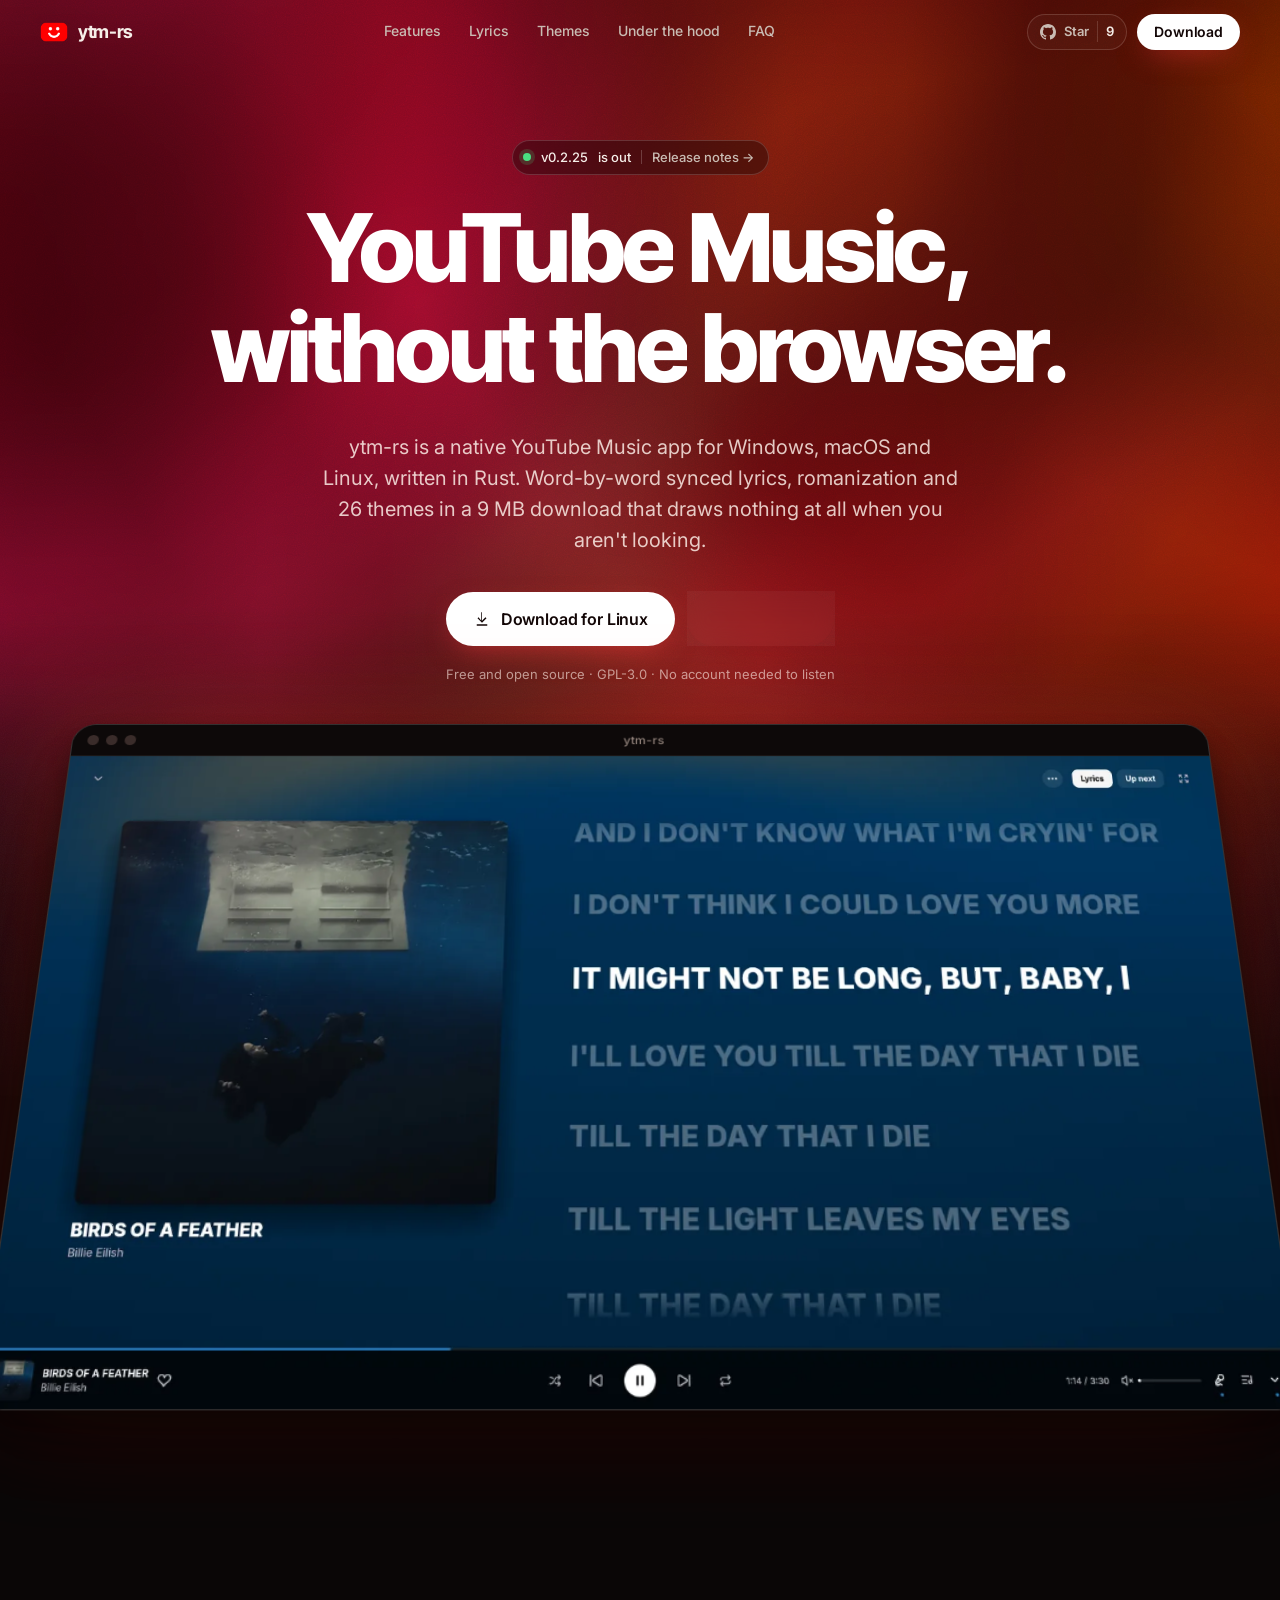
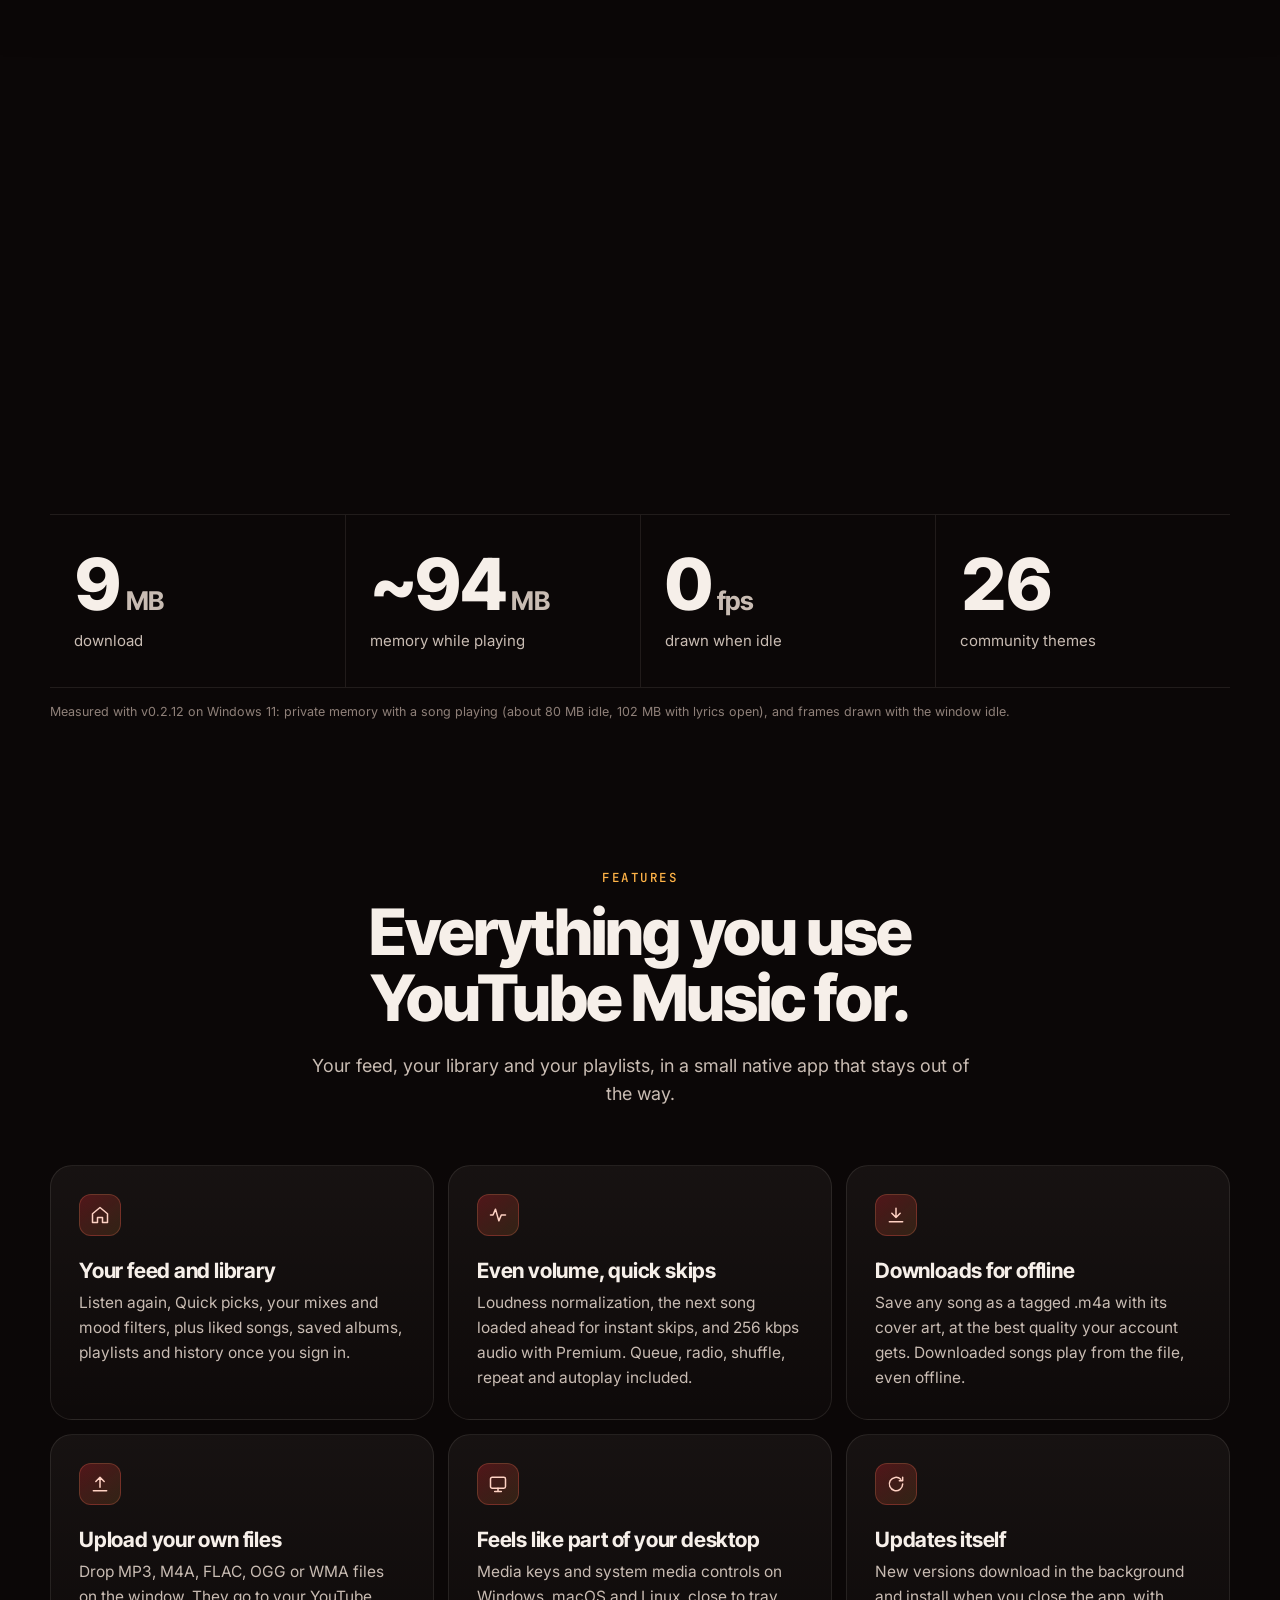
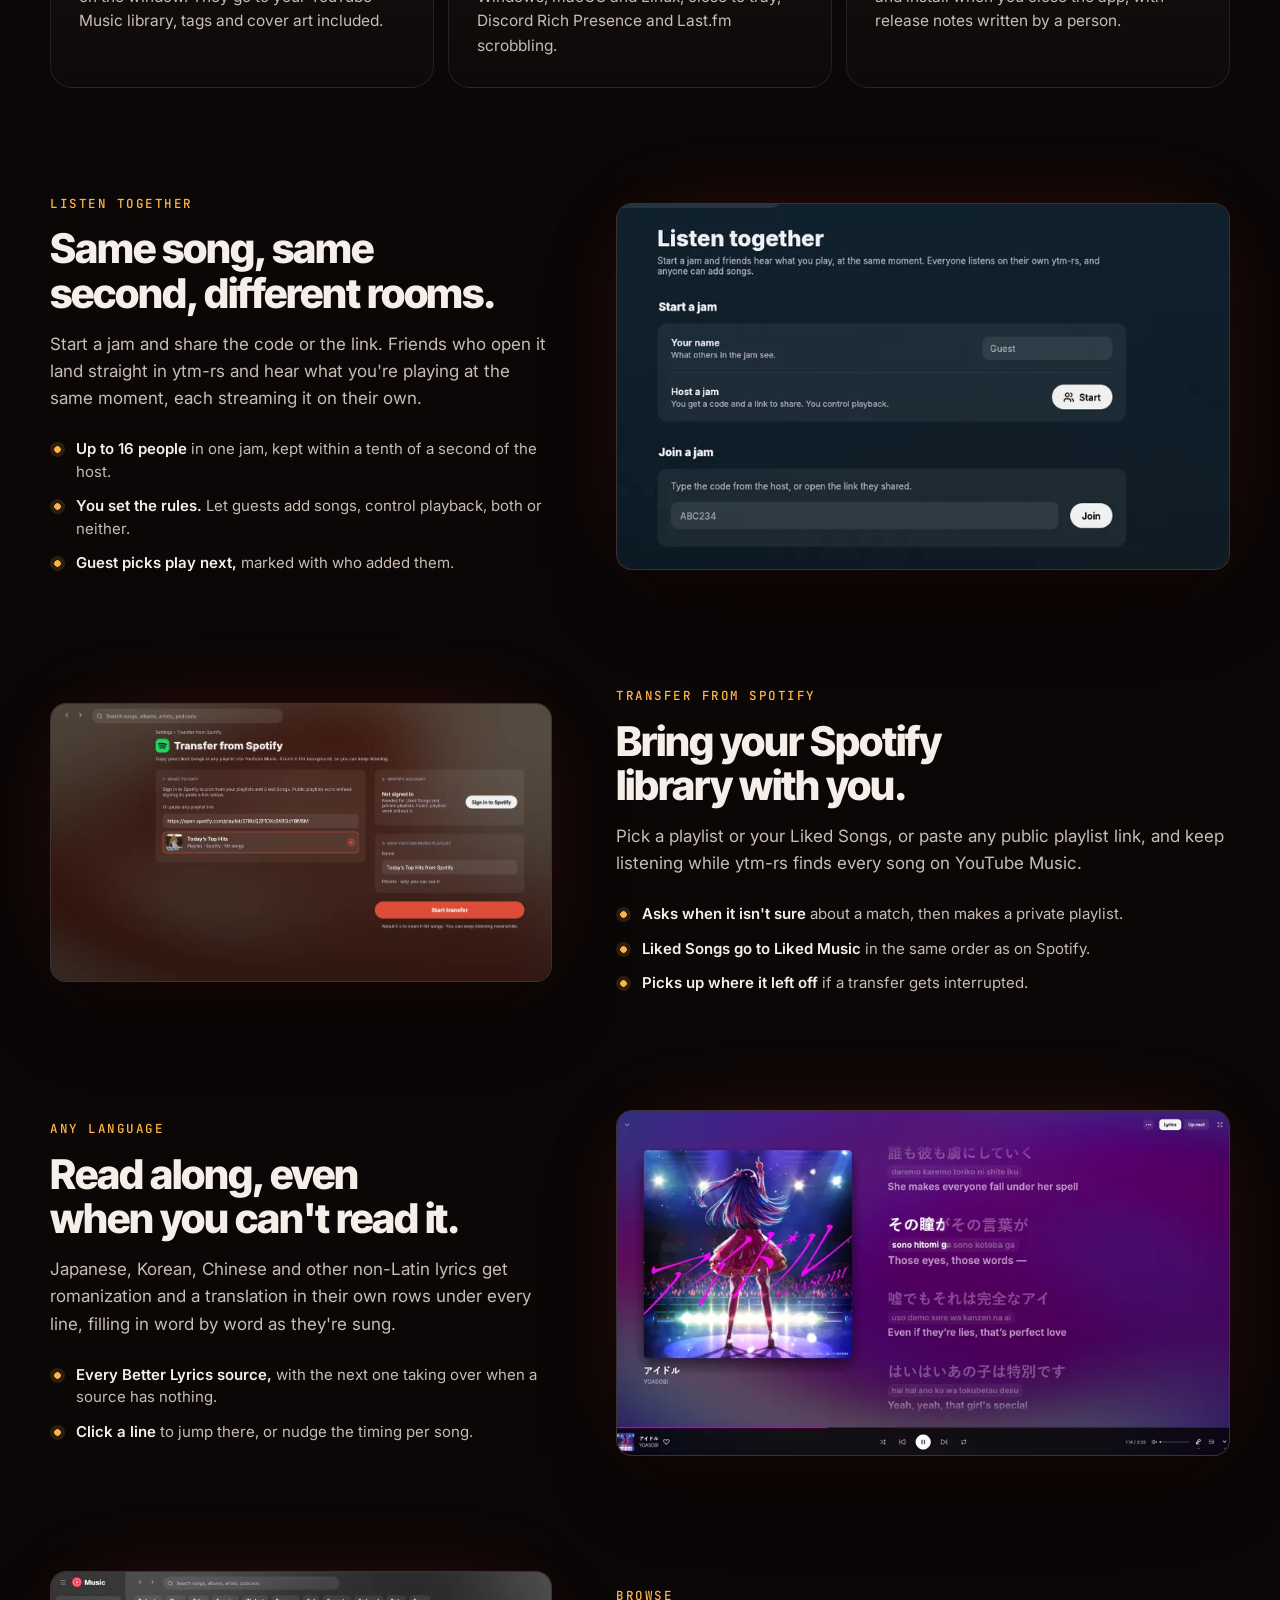
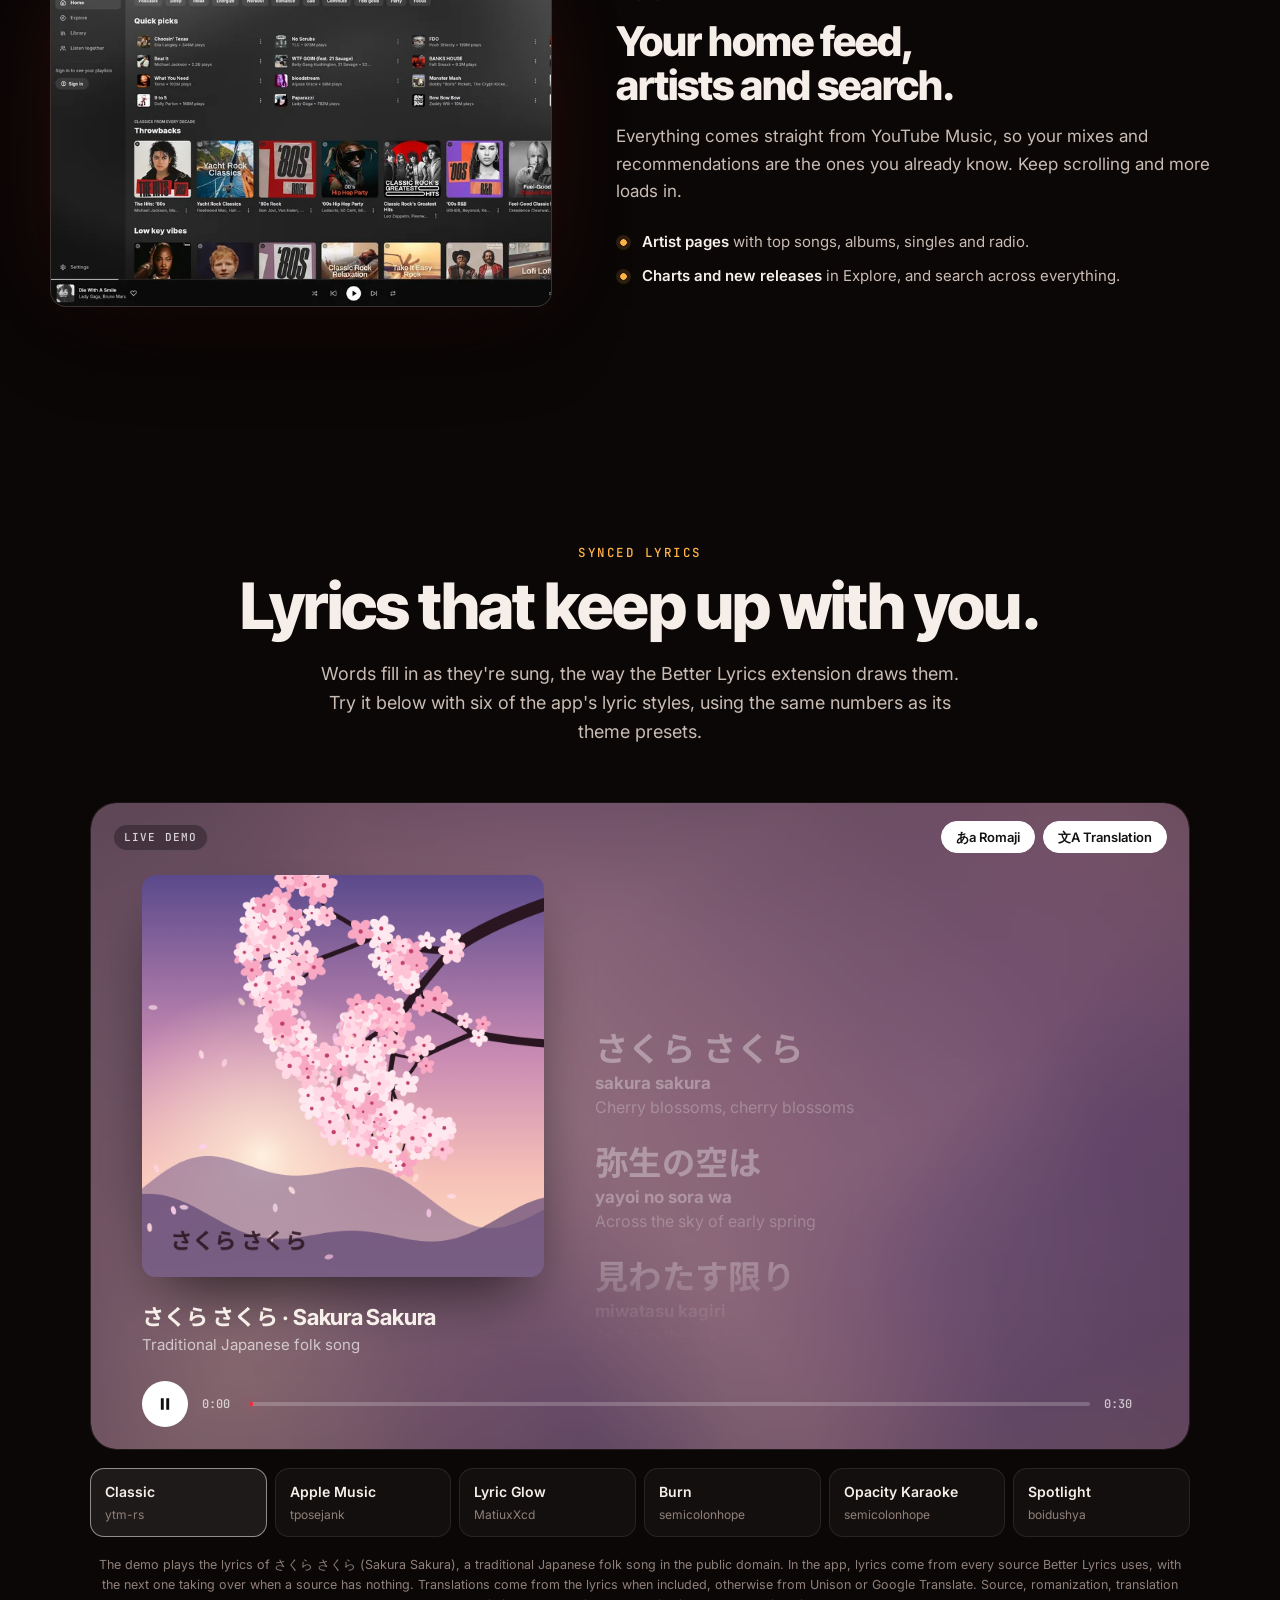
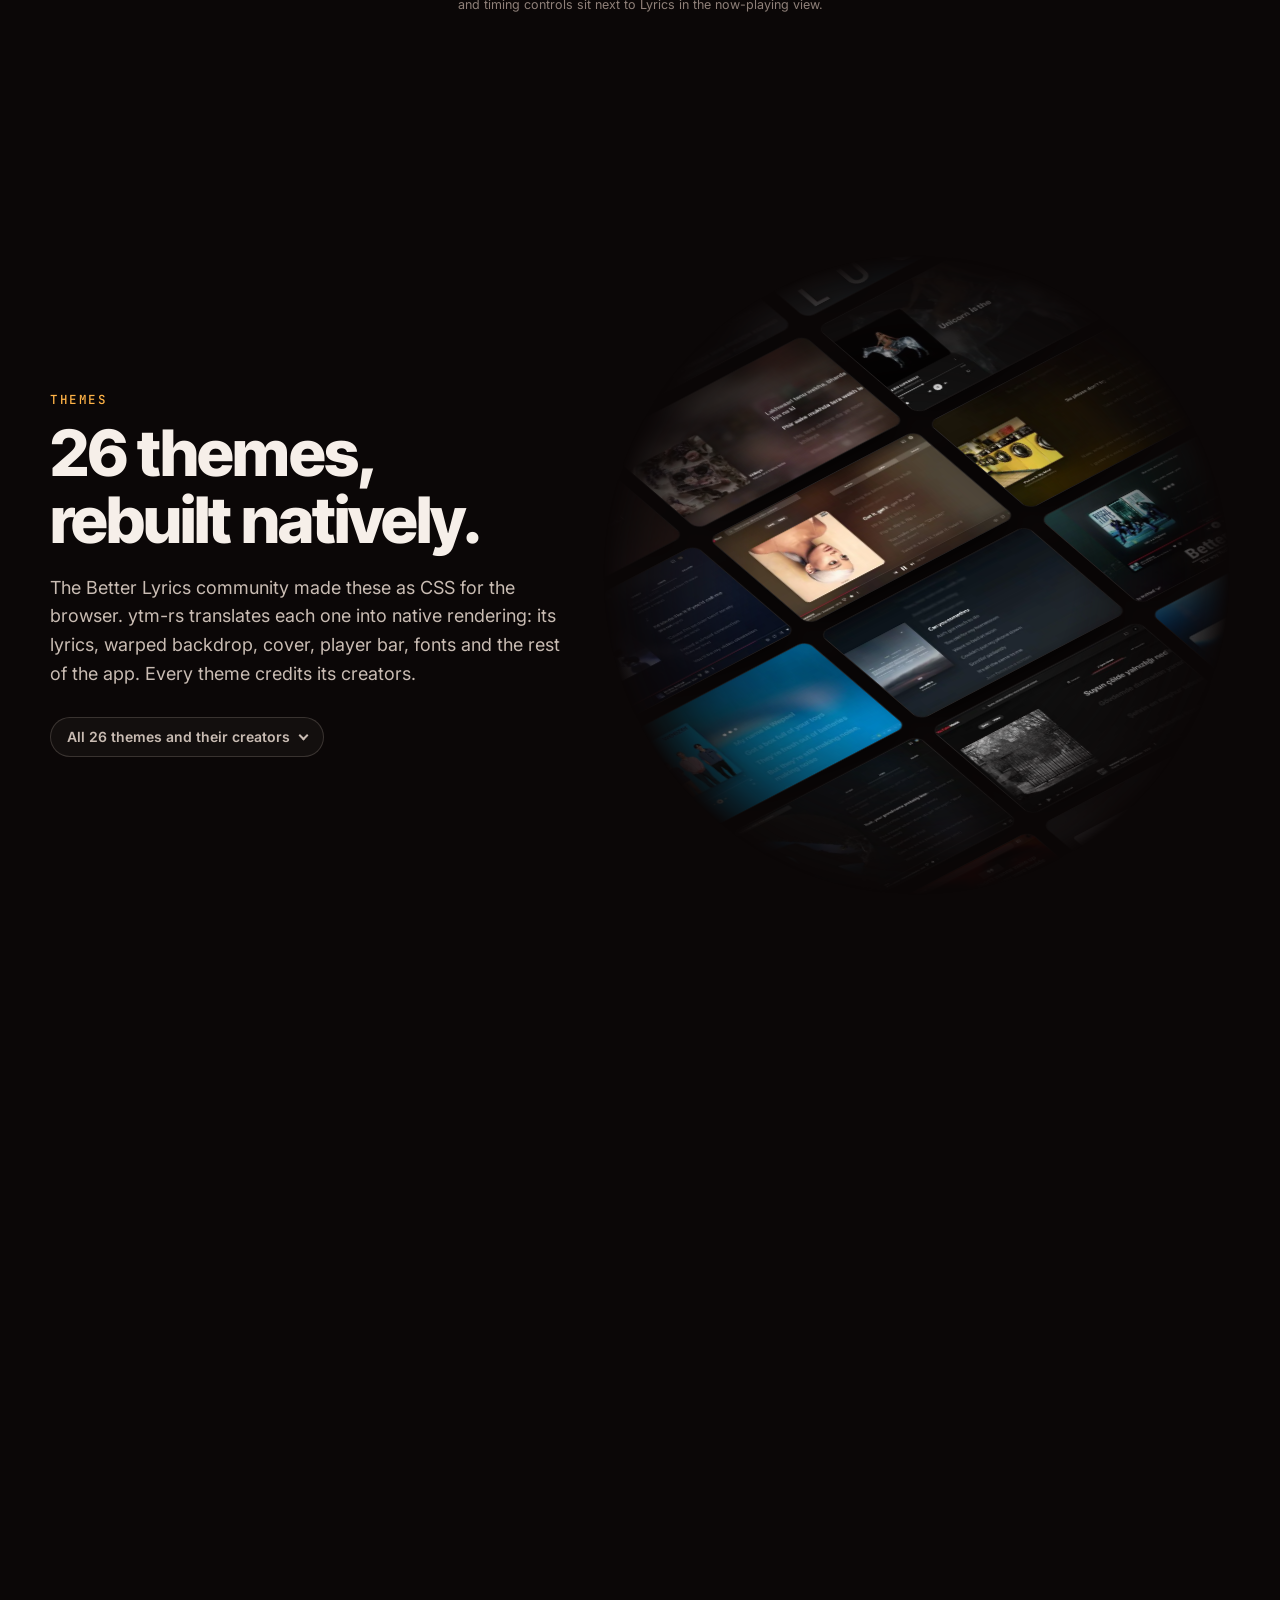
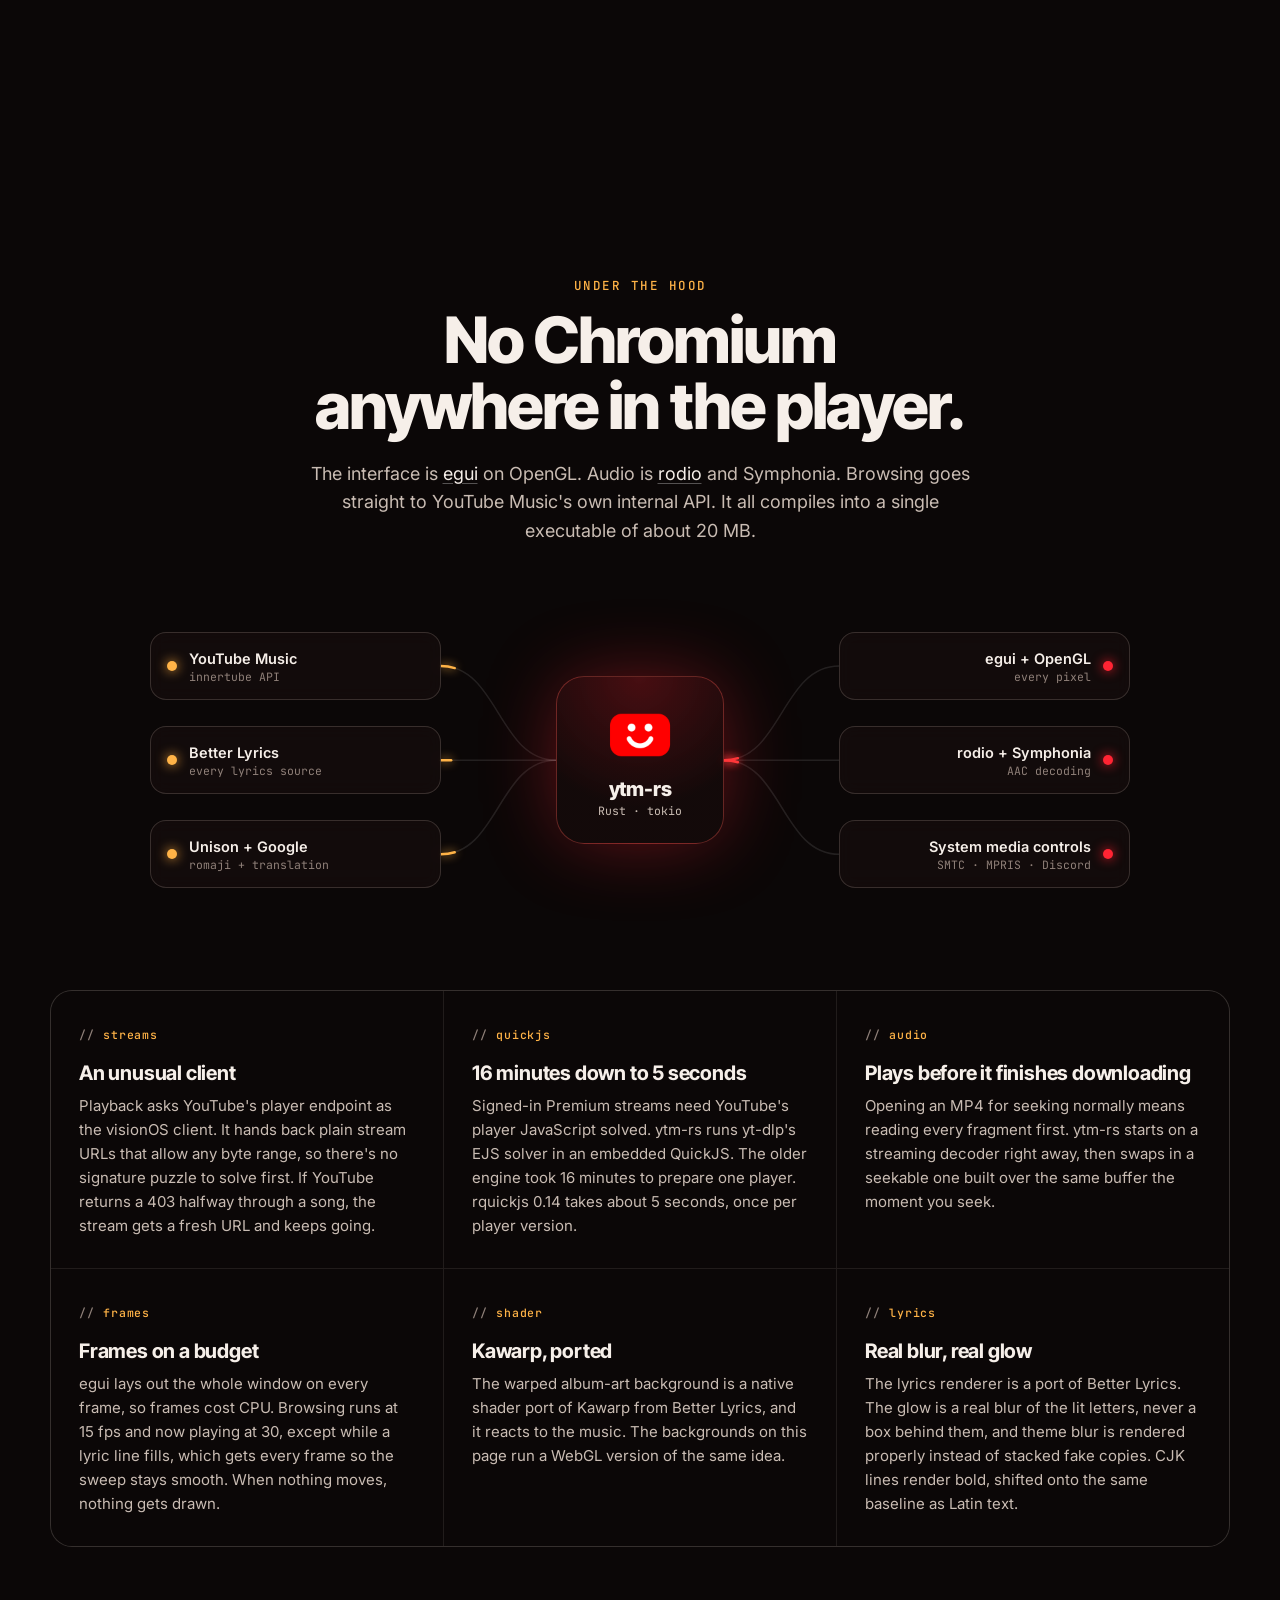
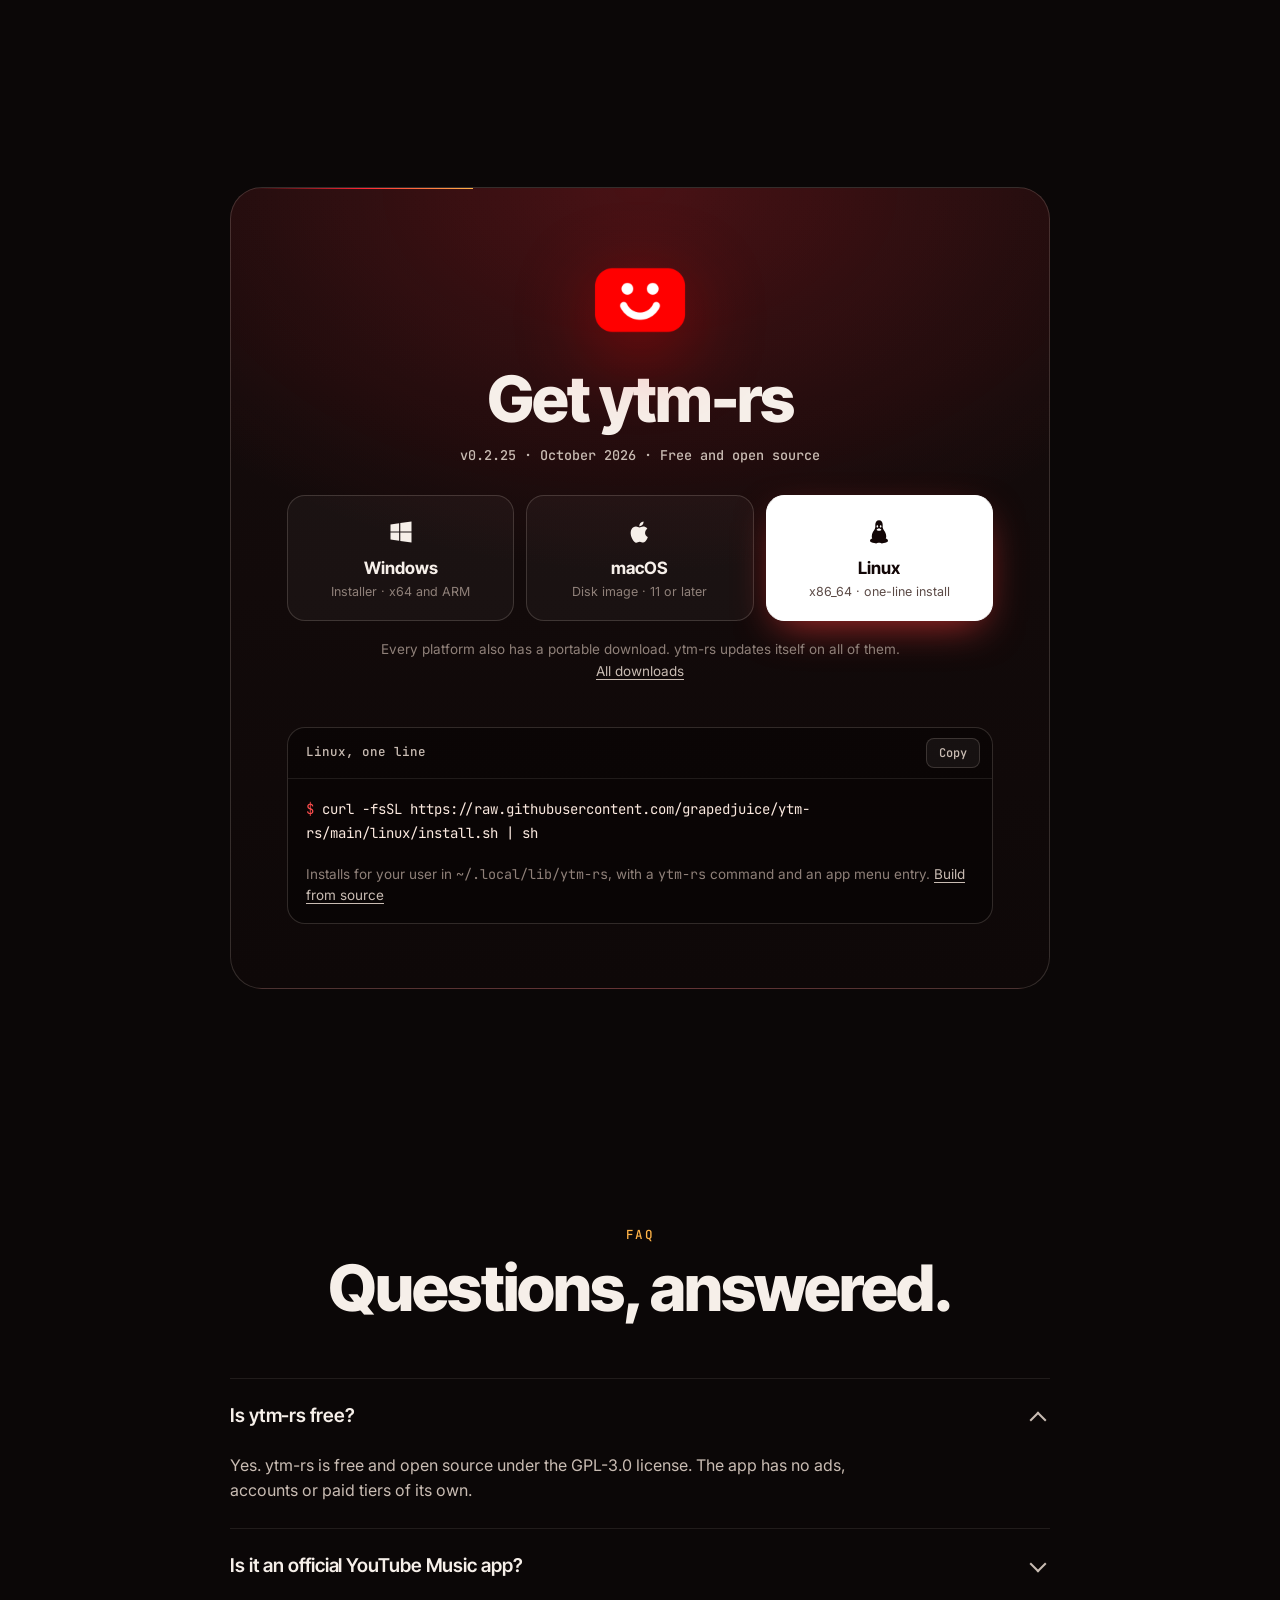
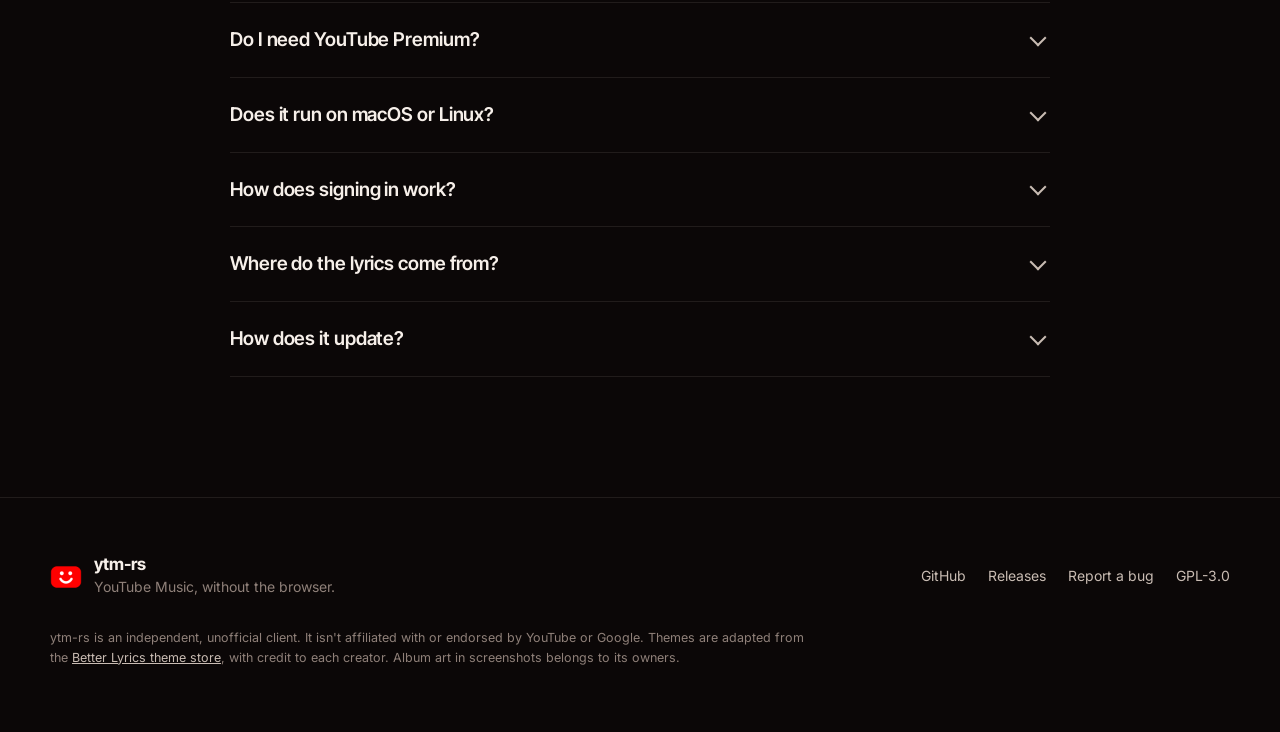
==== commit e2dd2c53: "Website: normal page flow, all three platforms, new screenshots" ====
--- a/site/index.html
+++ b/site/index.html
@@ -3,9 +3,9 @@
 <head>
 <meta charset="utf-8">
 <meta name="viewport" content="width=device-width, initial-scale=1, viewport-fit=cover">
-<title>ytm-rs: a fast, native YouTube Music desktop app for Windows</title>
-<meta name="description" content="ytm-rs is a free, open-source YouTube Music desktop client written in Rust. A 7 MB installer with word-by-word synced lyrics, romanization, 26 themes and no Electron.">
-<meta name="keywords" content="YouTube Music desktop app, YouTube Music client, YouTube Music Windows, native YouTube Music player, Rust music player, egui, synced lyrics, romanized lyrics, Electron alternative, open source">
+<title>ytm-rs: a fast, native YouTube Music desktop app for Windows, macOS and Linux</title>
+<meta name="description" content="ytm-rs is a free, open-source YouTube Music desktop client written in Rust for Windows, macOS and Linux. A 9 MB download with word-by-word synced lyrics, romanization, 26 themes and no Electron.">
+<meta name="keywords" content="YouTube Music desktop app, YouTube Music client, YouTube Music Windows, YouTube Music Mac, YouTube Music Linux, native YouTube Music player, Rust music player, egui, synced lyrics, romanized lyrics, Electron alternative, open source">
 <link rel="canonical" href="https://grapedjuice.github.io/ytm-rs/">
 <meta name="robots" content="index, follow, max-image-preview:large">
 <meta name="author" content="grapedjuice">
@@ -15,7 +15,7 @@
 <meta property="og:type" content="website">
 <meta property="og:site_name" content="ytm-rs">
 <meta property="og:title" content="ytm-rs: YouTube Music, without the browser">
-<meta property="og:description" content="A native YouTube Music desktop app written in Rust. 7 MB installer, word-by-word synced lyrics with romanization, 26 themes, free and open source.">
+<meta property="og:description" content="A native YouTube Music desktop app for Windows, macOS and Linux, written in Rust. Word-by-word synced lyrics with romanization, 26 themes, free and open source.">
 <meta property="og:url" content="https://grapedjuice.github.io/ytm-rs/">
 <meta property="og:image" content="https://grapedjuice.github.io/ytm-rs/og.png">
 <meta property="og:image:width" content="1200">
@@ -23,7 +23,7 @@
 <meta property="og:image:alt" content="ytm-rs, a native YouTube Music app, showing synced Japanese lyrics with romanization">
 <meta name="twitter:card" content="summary_large_image">
 <meta name="twitter:title" content="ytm-rs: YouTube Music, without the browser">
-<meta name="twitter:description" content="A native YouTube Music desktop app written in Rust. 7 MB installer, word-by-word lyrics, 26 themes, open source.">
+<meta name="twitter:description" content="A native YouTube Music desktop app for Windows, macOS and Linux, written in Rust. Word-by-word lyrics, 26 themes, open source.">
 <meta name="twitter:image" content="https://grapedjuice.github.io/ytm-rs/og.png">
 
 <link rel="icon" href="favicon.ico" sizes="any">
@@ -37,7 +37,7 @@
 <link rel="stylesheet" href="https://fonts.googleapis.com/css2?family=Noto+Sans+JP:wght@500;700&display=swap&text=%E3%81%82%E3%81%84%E3%81%8B%E3%81%8F%E3%81%95%E3%81%96%E3%81%99%E3%81%9A%E3%81%9E%E3%81%9F%E3%81%AB%E3%81%AE%E3%81%AF%E3%81%BF%E3%82%84%E3%82%86%E3%82%89%E3%82%8A%E3%82%8B%E3%82%8F%E3%82%93%E5%87%BA%E5%8C%82%E5%BC%A5%E6%96%87%E7%94%9F%E7%A9%BA%E8%A6%8B%E9%99%90%E9%9B%B2A">
 <link rel="stylesheet" href="vendor/lenis.css?v=__V__">
 <link rel="stylesheet" href="styles.css?v=__V__">
-<link rel="preload" as="image" href="img/shots/now-playing-1600.webp" imagesrcset="img/shots/now-playing-800.webp 800w, img/shots/now-playing-1600.webp 1600w" imagesizes="(max-width: 1100px) 100vw, 1100px">
+<link rel="preload" as="image" href="img/app/now-playing-1600.webp" imagesrcset="img/app/now-playing-800.webp 800w, img/app/now-playing-1600.webp 1600w" imagesizes="(max-width: 1100px) 100vw, 1100px">
 
 <script type="application/ld+json">
 {
@@ -51,9 +51,8 @@
       "description": "A fast, lightweight, native YouTube Music desktop client written in Rust with egui and rodio. Word-by-word synced lyrics with romanization and translation, 26 themes, 256 kbps audio with Premium, uploads, listening together, Spotify playlist transfer, Discord Rich Presence and automatic updates.",
       "applicationCategory": "MultimediaApplication",
       "applicationSubCategory": "Music player",
-      "operatingSystem": "Windows",
-      "softwareVersion": "0.2.13",
-      "fileSize": "7.4MB",
+      "operatingSystem": "Windows, macOS, Linux",
+      "softwareVersion": "0.2.25",
       "url": "https://grapedjuice.github.io/ytm-rs/",
       "downloadUrl": "https://github.com/grapedjuice/ytm-rs/releases/latest",
       "installUrl": "https://github.com/grapedjuice/ytm-rs/releases/latest",
@@ -61,9 +60,9 @@
       "isAccessibleForFree": true,
       "image": "https://grapedjuice.github.io/ytm-rs/og.png",
       "screenshot": [
-        "https://grapedjuice.github.io/ytm-rs/img/shots/jp-1600.webp",
-        "https://grapedjuice.github.io/ytm-rs/img/shots/home-1600.webp",
-        "https://grapedjuice.github.io/ytm-rs/img/shots/spinning-record-1600.webp"
+        "https://grapedjuice.github.io/ytm-rs/img/app/now-playing-1600.webp",
+        "https://grapedjuice.github.io/ytm-rs/img/app/jp-1600.webp",
+        "https://grapedjuice.github.io/ytm-rs/img/app/spinning-record-1600.webp"
       ],
       "offers": { "@type": "Offer", "price": "0", "priceCurrency": "USD" },
       "author": { "@type": "Person", "name": "grapedjuice", "url": "https://github.com/grapedjuice" },
@@ -88,7 +87,7 @@
         { "@type": "Question", "name": "Is ytm-rs free?", "acceptedAnswer": { "@type": "Answer", "text": "Yes. ytm-rs is free and open source under the GPL-3.0 license. There are no ads, accounts or paid tiers in the app itself." } },
         { "@type": "Question", "name": "Is ytm-rs an official YouTube Music app?", "acceptedAnswer": { "@type": "Answer", "text": "No. ytm-rs is an unofficial client built by an independent developer. It talks to the same services music.youtube.com uses, so changes on YouTube's side can occasionally affect playback, sign-in or lyrics." } },
         { "@type": "Question", "name": "Do I need YouTube Premium to use ytm-rs?", "acceptedAnswer": { "@type": "Answer", "text": "No. You can browse, search and play without signing in. Signing in unlocks your home feed, library, likes and history. If your account has Premium, Premium-only songs play natively and everything plays at 256 kbps." } },
-        { "@type": "Question", "name": "Does ytm-rs run on macOS or Linux?", "acceptedAnswer": { "@type": "Answer", "text": "Releases are built and tested for Windows. The app is written with cross-platform Rust libraries, but macOS and Linux builds aren't published or tested yet." } },
+        { "@type": "Question", "name": "Does ytm-rs run on macOS or Linux?", "acceptedAnswer": { "@type": "Answer", "text": "Yes. Every release has a Windows installer, a macOS disk image for Apple silicon and Intel (macOS 11 or later), and a Linux build with a one-line installer. Each platform also has a portable download." } },
         { "@type": "Question", "name": "Where do the synced lyrics come from?", "acceptedAnswer": { "@type": "Answer", "text": "Synced lyrics come from every source the Better Lyrics extension uses, including Better Lyrics, Unison, Musixmatch and LRCLib. If one has nothing for a song, the next takes over. Romanization and translations for Japanese, Korean, Chinese and other non-Latin lyrics come from the lyrics when they include them, otherwise from Unison or Google Translate." } },
         { "@type": "Question", "name": "How does ytm-rs update?", "acceptedAnswer": { "@type": "Answer", "text": "The installed app checks GitHub for new releases, downloads them in the background and installs when you close it. You can also restart to update right away, or turn updates off in Settings." } }
       ]
@@ -106,9 +105,8 @@
     <span>ytm-rs</span>
   </a>
   <nav class="nav__links" aria-label="Sections">
-    <a href="#together">Together</a>
+    <a href="#features">Features</a>
     <a href="#lyrics">Lyrics</a>
-    <a href="#features">Features</a>
     <a href="#themes">Themes</a>
     <a href="#engine">Under the hood</a>
     <a href="#faq">FAQ</a>
@@ -132,7 +130,7 @@
   <div class="hero__inner">
     <a class="chip" href="https://github.com/grapedjuice/ytm-rs/releases/latest" rel="noopener">
       <span class="chip__dot"></span>
-      <span data-version>v0.2.13</span> is out
+      <span data-version>v0.2.25</span> is out
       <span class="chip__sep"></span>
       <span class="chip__more">Release notes →</span>
     </a>
@@ -141,12 +139,12 @@
       <span class="kline"><span class="kw">without</span> <span class="kw">the</span> <span class="kw">browser.</span></span>
     </h1>
     <p class="hero__sub">
-      ytm-rs is a native YouTube Music app for Windows, written in Rust. It comes as a 7&nbsp;MB installer with word-by-word synced lyrics, romanization and 26 themes, and draws nothing at all when you aren't looking.
+      ytm-rs is a native YouTube Music app for Windows, macOS and Linux, written in Rust. Word-by-word synced lyrics, romanization and 26 themes in a 9&nbsp;MB download that draws nothing at all when you aren't looking.
     </p>
     <div class="hero__cta">
       <a class="btn btn--primary btn--lg" href="#download" data-dl>
-        <svg viewBox="0 0 24 24" width="18" height="18" aria-hidden="true"><path fill="currentColor" d="M3 5.5 10.4 4.5v7H3zM11.4 4.36 21 3v8.5h-9.6zM3 12.5h7.4v7L3 18.5zM11.4 12.5H21V21l-9.6-1.36z"/></svg>
-        Download for Windows
+        <svg viewBox="0 0 24 24" width="18" height="18" aria-hidden="true"><path fill="currentColor" d="M12 3v11.17l4.59-4.58L18 11l-6 6-6-6 1.41-1.41L11 14.17V3zM5 19h14v2H5z"/></svg>
+        <span data-os-label>Download</span>
       </a>
       <a class="btn btn--ghost btn--lg" href="https://github.com/grapedjuice/ytm-rs" rel="noopener">View source</a>
     </div>
@@ -157,7 +155,7 @@
     <div class="scrollframe__stage">
       <figure class="device" data-device>
         <div class="device__bar" aria-hidden="true"><i></i><i></i><i></i><span>ytm-rs</span></div>
-        <img src="img/shots/now-playing-1600.webp" srcset="img/shots/now-playing-800.webp 800w, img/shots/now-playing-1600.webp 1600w" sizes="(max-width: 1100px) 100vw, 1100px" width="1600" height="881" alt="ytm-rs now playing Blinding Lights by The Weeknd, with word-by-word synced lyrics and the lyric source, romanization, translation and timing controls over an animated album-art background" fetchpriority="high">
+        <img src="img/app/now-playing-1600.webp" srcset="img/app/now-playing-800.webp 800w, img/app/now-playing-1600.webp 1600w" sizes="(max-width: 1100px) 100vw, 1100px" width="1600" height="881" alt="ytm-rs now playing BIRDS OF A FEATHER by Billie Eilish, with word-by-word synced lyrics over an animated album-art background" fetchpriority="high">
       </figure>
     </div>
   </div>
@@ -166,7 +164,7 @@
 <!-- ============ STATS ============ -->
 <section class="stats" aria-label="By the numbers">
   <div class="stats__grid">
-    <div class="stat"><span class="stat__num"><b data-tick="7">0</b><small>MB</small></span><span class="stat__label">installer</span></div>
+    <div class="stat"><span class="stat__num"><b data-tick="9">0</b><small>MB</small></span><span class="stat__label">download</span></div>
     <div class="stat"><span class="stat__num"><b data-tick="94" data-prefix="~">0</b><small>MB</small></span><span class="stat__label">memory while playing</span></div>
     <div class="stat"><span class="stat__num"><b data-tick="0">0</b><small>fps</small></span><span class="stat__label">drawn when idle</span></div>
     <div class="stat"><span class="stat__num"><b data-tick="26">0</b></span><span class="stat__label">community themes</span></div>
@@ -174,30 +172,51 @@
   <p class="stats__note">Measured with v0.2.12 on Windows 11: private memory with a song playing (about 80&nbsp;MB idle, 102&nbsp;MB with lyrics open), and frames drawn with the window idle.</p>
 </section>
 
-<!-- ============ TOGETHER ============ -->
-<section class="section news" id="together" aria-labelledby="together-title">
+<!-- ============ FEATURES ============ -->
+<section class="section" id="features" aria-labelledby="features-title">
   <div class="section__head">
-    <p class="eyebrow">Better together</p>
-    <h2 id="together-title">Bring your friends. Bring your Spotify.</h2>
-  </div>
-
-  <div class="feat" data-feat>
-    <div class="feat__tabs" role="tablist" aria-label="Listening with friends and moving from Spotify">
-      <button role="tab" id="feat-tab-jam" aria-controls="feat-jam" aria-selected="true" data-feat-tab="jam">
-        <svg viewBox="0 0 24 24" aria-hidden="true"><path d="M16 21v-2a4 4 0 0 0-4-4H6a4 4 0 0 0-4 4v2"/><circle cx="9" cy="7" r="4"/><path d="M22 21v-2a4 4 0 0 0-3-3.87M16 3.13a4 4 0 0 1 0 7.75"/></svg>
-        Listen together
-        <i class="feat__bar" aria-hidden="true"></i>
-      </button>
-      <button role="tab" id="feat-tab-transfer" aria-controls="feat-transfer" aria-selected="false" tabindex="-1" data-feat-tab="transfer">
-        <svg viewBox="0 0 24 24" aria-hidden="true"><path d="M17 3l4 4-4 4M21 7H9M7 21l-4-4 4-4M3 17h12"/></svg>
-        Transfer from Spotify
-        <i class="feat__bar" aria-hidden="true"></i>
-      </button>
-    </div>
-
-    <div class="feat__panel is-on" role="tabpanel" id="feat-jam" aria-labelledby="feat-tab-jam" data-feat-panel="jam">
-      <div class="feat__copy">
-        <span class="feat__badge">Jams</span>
+    <p class="eyebrow">Features</p>
+    <h2 id="features-title">Everything you use YouTube Music for.</h2>
+    <p class="lede">Your feed, your library and your playlists, in a small native app that stays out of the way.</p>
+  </div>
+
+  <div class="bento">
+    <article class="card" data-glow>
+      <span class="card__icon" aria-hidden="true"><svg viewBox="0 0 24 24"><path d="M3 10.5 12 3l9 7.5V21h-6v-6H9v6H3z"/></svg></span>
+      <h3>Your feed and library</h3>
+      <p>Listen again, Quick picks, your mixes and mood filters, plus liked songs, saved albums, playlists and history once you sign in.</p>
+    </article>
+    <article class="card" data-glow>
+      <span class="card__icon" aria-hidden="true"><svg viewBox="0 0 24 24"><path d="M3 12h3l3-7 4 14 3-7h5"/></svg></span>
+      <h3>Even volume, quick skips</h3>
+      <p>Loudness normalization, the next song loaded ahead for instant skips, and 256 kbps audio with Premium. Queue, radio, shuffle, repeat and autoplay included.</p>
+    </article>
+    <article class="card" data-glow>
+      <span class="card__icon" aria-hidden="true"><svg viewBox="0 0 24 24"><path d="M12 4v11m0 0-5-5m5 5 5-5M4 20h16"/></svg></span>
+      <h3>Downloads for offline</h3>
+      <p>Save any song as a tagged .m4a with its cover art, at the best quality your account gets. Downloaded songs play from the file, even offline.</p>
+    </article>
+    <article class="card" data-glow>
+      <span class="card__icon" aria-hidden="true"><svg viewBox="0 0 24 24"><path d="M12 16V4m0 0-5 5m5-5 5 5M4 20h16"/></svg></span>
+      <h3>Upload your own files</h3>
+      <p>Drop MP3, M4A, FLAC, OGG or WMA files on the window. They go to your YouTube Music library, tags and cover art included.</p>
+    </article>
+    <article class="card" data-glow>
+      <span class="card__icon" aria-hidden="true"><svg viewBox="0 0 24 24"><rect x="3" y="4" width="18" height="13" rx="2"/><path d="M8 21h8M12 17v4"/></svg></span>
+      <h3>Feels like part of your desktop</h3>
+      <p>Media keys and system media controls on Windows, macOS and Linux, close to tray, Discord Rich Presence and Last.fm scrobbling.</p>
+    </article>
+    <article class="card" data-glow>
+      <span class="card__icon" aria-hidden="true"><svg viewBox="0 0 24 24"><path d="M20 12a8 8 0 1 1-2.34-5.66M20 4v4h-4"/></svg></span>
+      <h3>Updates itself</h3>
+      <p>New versions download in the background and install when you close the app, with release notes written by a person.</p>
+    </article>
+  </div>
+
+  <div class="rows">
+    <article class="row">
+      <div class="row__copy">
+        <p class="eyebrow">Listen together</p>
         <h3>Same song, same second, different rooms.</h3>
         <p>Start a jam and share the code or the link. Friends who open it land straight in ytm-rs and hear what you're playing at the same moment, each streaming it on their own.</p>
         <ul class="feat__list">
@@ -206,42 +225,57 @@
           <li><b>Guest picks play next,</b> marked with who added them.</li>
         </ul>
       </div>
-      <figure class="feat__shot">
-        <div class="feat__window">
-          <div class="device__bar" aria-hidden="true"><i></i><i></i><i></i><span>ytm-rs</span></div>
-          <img src="img/shots/jam-770.webp" srcset="img/shots/jam-385.webp 385w, img/shots/jam-770.webp 770w" sizes="(max-width: 960px) 90vw, 620px" width="770" height="720" loading="lazy" alt="A guest's view of a jam in ytm-rs: the code TEST23, a note that the host controls playback, and three people listening together">
-        </div>
-        <div class="feat__float feat__float--tr" aria-hidden="true">
-          <span class="feat__faces"><i>A</i><i>M</i><i>S</i></span>
-          <span><b>3 listening</b><small>in sync</small></span>
-        </div>
+      <figure class="row__shot">
+        <img src="img/app/jam-770.webp" srcset="img/app/jam-385.webp 385w, img/app/jam-770.webp 770w" sizes="(max-width: 900px) 92vw, 620px" width="770" height="459" loading="lazy" alt="The Listen together page in ytm-rs: host a jam with your name, or join one with a code">
       </figure>
-    </div>
-
-    <div class="feat__panel" role="tabpanel" id="feat-transfer" aria-labelledby="feat-tab-transfer" data-feat-panel="transfer" hidden>
-      <div class="feat__copy">
-        <span class="feat__badge">Settings → Import</span>
-        <h3>Your Spotify library, moved over in the background.</h3>
-        <p>Pick a playlist or your Liked Songs, or paste any playlist link, and keep listening while ytm-rs finds every song on YouTube Music.</p>
+    </article>
+
+    <article class="row row--flip">
+      <div class="row__copy">
+        <p class="eyebrow">Transfer from Spotify</p>
+        <h3>Bring your Spotify library with you.</h3>
+        <p>Pick a playlist or your Liked Songs, or paste any public playlist link, and keep listening while ytm-rs finds every song on YouTube Music.</p>
         <ul class="feat__list">
           <li><b>Asks when it isn't sure</b> about a match, then makes a private playlist.</li>
           <li><b>Liked Songs go to Liked Music</b> in the same order as on Spotify.</li>
           <li><b>Picks up where it left off</b> if a transfer gets interrupted.</li>
         </ul>
       </div>
-      <figure class="feat__shot">
-        <div class="feat__window">
-          <div class="device__bar" aria-hidden="true"><i></i><i></i><i></i><span>ytm-rs</span></div>
-          <img src="img/shots/transfer-1105.webp" srcset="img/shots/transfer-553.webp 553w, img/shots/transfer-1105.webp 1105w" sizes="(max-width: 960px) 90vw, 620px" width="1105" height="612" loading="lazy" alt="The Transfer from Spotify page in ytm-rs with a public playlist link pasted in, Today&apos;s Top Hits picked, and the new YouTube Music playlist named after it">
-        </div>
-        <div class="feat__float" aria-hidden="true">
-          <span class="feat__ring"><svg viewBox="0 0 24 24"><path d="M19 14c1.49-1.46 3-3.21 3-5.5A5.5 5.5 0 0 0 16.5 3c-1.76 0-3 .5-4.5 2-1.5-1.5-2.74-2-4.5-2A5.5 5.5 0 0 0 2 8.5c0 2.3 1.5 4.05 3 5.5l7 7Z"/></svg></span>
-          <span><b>Liked Songs → Liked Music</b><small>same order as Spotify</small></span>
-        </div>
+      <figure class="row__shot">
+        <img src="img/app/transfer-1105.webp" srcset="img/app/transfer-553.webp 553w, img/app/transfer-1105.webp 1105w" sizes="(max-width: 900px) 92vw, 620px" width="1105" height="612" loading="lazy" alt="The Transfer from Spotify page in ytm-rs with a public playlist link pasted in, Today&apos;s Top Hits picked, and the new YouTube Music playlist named after it">
       </figure>
-    </div>
-  </div>
-
+    </article>
+
+    <article class="row">
+      <div class="row__copy">
+        <p class="eyebrow">Any language</p>
+        <h3>Read along, even when you can't read it.</h3>
+        <p>Japanese, Korean, Chinese and other non-Latin lyrics get romanization and a translation in their own rows under every line, filling in word by word as they're sung.</p>
+        <ul class="feat__list">
+          <li><b>Every Better Lyrics source,</b> with the next one taking over when a source has nothing.</li>
+          <li><b>Click a line</b> to jump there, or nudge the timing per song.</li>
+        </ul>
+      </div>
+      <figure class="row__shot">
+        <img src="img/app/jp-1600.webp" srcset="img/app/jp-800.webp 800w, img/app/jp-1600.webp 1600w" sizes="(max-width: 900px) 92vw, 620px" width="1600" height="900" loading="lazy" alt="Now playing アイドル (Idol) by YOASOBI, with Japanese lyrics filling word by word, romaji in a pill and an English translation under each line">
+      </figure>
+    </article>
+
+    <article class="row row--flip">
+      <div class="row__copy">
+        <p class="eyebrow">Browse</p>
+        <h3>Your home feed, artists and search.</h3>
+        <p>Everything comes straight from YouTube Music, so your mixes and recommendations are the ones you already know. Keep scrolling and more loads in.</p>
+        <ul class="feat__list">
+          <li><b>Artist pages</b> with top songs, albums, singles and radio.</li>
+          <li><b>Charts and new releases</b> in Explore, and search across everything.</li>
+        </ul>
+      </div>
+      <figure class="row__shot">
+        <img src="img/app/home-tall-1440.webp" srcset="img/app/home-tall-720.webp 720w, img/app/home-tall-1440.webp 1440w" sizes="(max-width: 900px) 92vw, 620px" width="1440" height="960" loading="lazy" alt="ytm-rs home page with mood filters, Quick picks and throwback mixes">
+      </figure>
+    </article>
+  </div>
 </section>
 
 <!-- ============ LYRICS DEMO ============ -->
@@ -249,7 +283,7 @@
   <div class="section__head">
     <p class="eyebrow">Synced lyrics</p>
     <h2 id="lyrics-title">Lyrics that keep up with you.</h2>
-    <p class="lede">Words fill in as they're sung, the way the Better Lyrics extension draws them. Click a line to jump there. Japanese, Korean, Chinese and other non-Latin lyrics get romanization and a translation in their own rows underneath. Try it below. The styles use the same numbers as the app's theme presets.</p>
+    <p class="lede">Words fill in as they're sung, the way the Better Lyrics extension draws them. Try it below with six of the app's lyric styles, using the same numbers as its theme presets.</p>
   </div>
 
   <div class="player" data-player data-theme="classic">
@@ -296,61 +330,6 @@
   <p class="fineprint">The demo plays the lyrics of さくら さくら (Sakura Sakura), a traditional Japanese folk song in the public domain. In the app, lyrics come from every source Better Lyrics uses, with the next one taking over when a source has nothing. Translations come from the lyrics when included, otherwise from Unison or Google Translate. Source, romanization, translation and timing controls sit next to Lyrics in the now-playing view.</p>
 </section>
 
-<!-- ============ FEATURES ============ -->
-<section class="section" id="features" aria-labelledby="features-title">
-  <div class="section__head">
-    <p class="eyebrow">Everything you use YouTube Music for</p>
-    <h2 id="features-title">The whole app, in one small app.</h2>
-  </div>
-
-  <div class="bento">
-    <article class="card card--wide card--shot" data-glow>
-      <div class="card__copy">
-        <span class="card__icon" aria-hidden="true"><svg viewBox="0 0 24 24"><path d="M3 10.5 12 3l9 7.5V21h-6v-6H9v6H3z"/></svg></span>
-        <h3>Your feed, your mixes</h3>
-        <p>Listen again, Quick picks, My Supermix, Discover Mix and mood filters, straight from your YouTube Music home. Keep scrolling and more loads in. Your own playlists play too.</p>
-      </div>
-      <div class="card__window"><img src="img/shots/home-tall-1440.webp" srcset="img/shots/home-tall-720.webp 720w, img/shots/home-tall-1440.webp 1440w" sizes="(max-width: 900px) 100vw, 640px" width="1440" height="960" alt="ytm-rs home page with mood filters, throwback mixes and trending community playlists" loading="lazy"></div>
-    </article>
-
-    <article class="card" data-glow>
-      <span class="card__icon" aria-hidden="true"><svg viewBox="0 0 24 24"><path d="M4 5h16M4 10h10M4 15h16M4 20h8"/></svg></span>
-      <h3>Read along in any language</h3>
-      <p>Word-by-word lyrics from every Better Lyrics source, with romanization and a translation under Japanese, Korean and Chinese lines. Click a line to seek. Hide them to see just the art.</p>
-    </article>
-
-    <article class="card" data-glow>
-      <span class="card__icon" aria-hidden="true"><svg viewBox="0 0 24 24"><path d="M12 16V4m0 0-5 5m5-5 5 5M4 20h16"/></svg></span>
-      <h3>Upload your own files</h3>
-      <p>Drop MP3, M4A, FLAC, OGG or WMA files on the window. They go to your YouTube Music library, tags and cover art included.</p>
-    </article>
-
-    <article class="card" data-glow>
-      <span class="card__icon" aria-hidden="true"><svg viewBox="0 0 24 24"><path d="M3 12h3l3-7 4 14 3-7h5"/></svg></span>
-      <h3>Even volume, quick skips</h3>
-      <p>Loudness normalization from YouTube's own measurements. The next song downloads ahead of time, so skipping is instant. Queue, radio, shuffle, repeat and autoplay are all here.</p>
-    </article>
-
-    <article class="card" data-glow>
-      <span class="card__icon" aria-hidden="true"><svg viewBox="0 0 24 24"><rect x="3" y="4" width="18" height="13" rx="2"/><path d="M8 21h8M12 17v4"/></svg></span>
-      <h3>Feels like part of Windows</h3>
-      <p>Media keys, the Windows media flyout, play and skip buttons on the taskbar, close to tray, Discord Rich Presence, and controls named for screen readers.</p>
-    </article>
-
-    <article class="card" data-glow>
-      <span class="card__icon" aria-hidden="true"><svg viewBox="0 0 24 24"><path d="M20 12a8 8 0 1 1-2.34-5.66M20 4v4h-4"/></svg></span>
-      <h3>Updates itself</h3>
-      <p>New versions download in the background and install when you close the app. Each update shows its release notes, written by a person.</p>
-    </article>
-
-    <article class="card card--wide" data-glow>
-      <span class="card__icon" aria-hidden="true"><svg viewBox="0 0 24 24"><circle cx="12" cy="12" r="9"/><path d="M12 7v5l3 2"/></svg></span>
-      <h3>Premium and age-restricted songs</h3>
-      <p>Songs YouTube keeps behind your account play through your signed-in session. With Premium they play natively, and everything plays at 256 kbps. Without it, age-restricted tracks fall back to yt-dlp, so they still play.</p>
-    </article>
-  </div>
-</section>
-
 <!-- ============ THEMES ============ -->
 <section class="section themes" id="themes" aria-labelledby="themes-title">
   <div class="themes__split">
@@ -358,6 +337,8 @@
       <p class="eyebrow">Themes</p>
       <h2 id="themes-title">26 themes, rebuilt natively.</h2>
       <p class="lede">The Better Lyrics community made these as CSS for the browser. ytm-rs translates each one into native rendering: its lyrics, warped backdrop, cover, player bar, fonts and the rest of the app. Every theme credits its creators.</p>
+      <details class="themes__all">
+      <summary>All 26 themes and their creators</summary>
       <ul class="themes__names" aria-label="Included themes">
         <li><b>Apple Music</b><span>tposejank</span></li>
         <li><b>Apple Music Refine</b><span>ankit008-mishra</span></li>
@@ -386,6 +367,7 @@
         <li><b>Sustain</b><span>boidushya</span></li>
         <li><b>YouTube TV</b><span>mukeenanyafiq</span></li>
       </ul>
+      </details>
     </div>
     <div class="marquee3d" aria-hidden="true">
       <div class="marquee3d__plane">
@@ -518,13 +500,13 @@
       <button role="tab" aria-selected="false" data-shot="colorful-vocals">Colorful Vocals</button>
     </div>
     <div class="showcase__frame">
-      <img data-shot-img="spinning-record" class="is-on" src="img/shots/spinning-record-1600.webp" srcset="img/shots/spinning-record-800.webp 800w, img/shots/spinning-record-1600.webp 1600w" sizes="(max-width: 1100px) 100vw, 1100px" width="1600" height="900" loading="lazy" alt="Spinning Record theme: the album cover turns slowly as a vinyl disc beside Japanese lyrics">
-      <img data-shot-img="recover" src="img/shots/recover-1600.webp" srcset="img/shots/recover-800.webp 800w, img/shots/recover-1600.webp 1600w" sizes="(max-width: 1100px) 100vw, 1100px" width="1600" height="900" loading="lazy" alt="reCover theme: the cover fills the left side and fades into the lyrics">
-      <img data-shot-img="apple-music-v3" src="img/shots/apple-music-v3-1600.webp" srcset="img/shots/apple-music-v3-800.webp 800w, img/shots/apple-music-v3-1600.webp 1600w" sizes="(max-width: 1100px) 100vw, 1100px" width="1600" height="900" loading="lazy" alt="Apple Music Refine theme with large lyrics over a vivid warped backdrop">
-      <img data-shot-img="burn" src="img/shots/burn-1600.webp" srcset="img/shots/burn-800.webp 800w, img/shots/burn-1600.webp 1600w" sizes="(max-width: 1100px) 100vw, 1100px" width="1600" height="900" loading="lazy" alt="Burn theme: white lyrics over a full-bleed darkened cover, with sung words burning out">
-      <img data-shot-img="expressive" src="img/shots/expressive-1600.webp" srcset="img/shots/expressive-800.webp 800w, img/shots/expressive-1600.webp 1600w" sizes="(max-width: 1100px) 100vw, 1100px" width="1600" height="900" loading="lazy" alt="Expressive theme with a centred cover and lyrics">
-      <img data-shot-img="spotlight" src="img/shots/spotlight-1600.webp" srcset="img/shots/spotlight-800.webp 800w, img/shots/spotlight-1600.webp 1600w" sizes="(max-width: 1100px) 100vw, 1100px" width="1600" height="900" loading="lazy" alt="Spotlight theme: past lines blur away while the current lines stay sharp">
-      <img data-shot-img="colorful-vocals" src="img/shots/colorful-vocals-1600.webp" srcset="img/shots/colorful-vocals-800.webp 800w, img/shots/colorful-vocals-1600.webp 1600w" sizes="(max-width: 1100px) 100vw, 1100px" width="1600" height="900" loading="lazy" alt="Colorful Vocals theme: lyrics tinted in the song's colour">
+      <img data-shot-img="spinning-record" class="is-on" src="img/app/spinning-record-1600.webp" srcset="img/app/spinning-record-800.webp 800w, img/app/spinning-record-1600.webp 1600w" sizes="(max-width: 1100px) 100vw, 1100px" width="1600" height="900" loading="lazy" alt="Spinning Record theme: Pink Pony Club by Chappell Roan, the cover turning as a vinyl disc beside the lyrics">
+      <img data-shot-img="recover" src="img/app/recover-1600.webp" srcset="img/app/recover-800.webp 800w, img/app/recover-1600.webp 1600w" sizes="(max-width: 1100px) 100vw, 1100px" width="1600" height="900" loading="lazy" alt="reCover theme: Abracadabra by Lady Gaga, the cover filling the left side and fading into the lyrics">
+      <img data-shot-img="apple-music-v3" src="img/app/apple-music-v3-1600.webp" srcset="img/app/apple-music-v3-800.webp 800w, img/app/apple-music-v3-1600.webp 1600w" sizes="(max-width: 1100px) 100vw, 1100px" width="1600" height="900" loading="lazy" alt="Apple Music Refine theme: Saturn by SZA with large lyrics over a warped backdrop">
+      <img data-shot-img="burn" src="img/app/burn-1600.webp" srcset="img/app/burn-800.webp 800w, img/app/burn-1600.webp 1600w" sizes="(max-width: 1100px) 100vw, 1100px" width="1600" height="900" loading="lazy" alt="Burn theme: Sports car by Tate McRae, white lyrics over a darkened cover with sung words burning out">
+      <img data-shot-img="expressive" src="img/app/expressive-1600.webp" srcset="img/app/expressive-800.webp 800w, img/app/expressive-1600.webp 1600w" sizes="(max-width: 1100px) 100vw, 1100px" width="1600" height="900" loading="lazy" alt="Expressive theme: NOKIA by Drake, with lyrics alternating sides">
+      <img data-shot-img="spotlight" src="img/app/spotlight-1600.webp" srcset="img/app/spotlight-800.webp 800w, img/app/spotlight-1600.webp 1600w" sizes="(max-width: 1100px) 100vw, 1100px" width="1600" height="900" loading="lazy" alt="Spotlight theme: we can't be friends by Ariana Grande, past lines blurring away while the current line stays sharp">
+      <img data-shot-img="colorful-vocals" src="img/app/colorful-vocals-1600.webp" srcset="img/app/colorful-vocals-800.webp 800w, img/app/colorful-vocals-1600.webp 1600w" sizes="(max-width: 1100px) 100vw, 1100px" width="1600" height="900" loading="lazy" alt="Colorful Vocals theme: APT. by ROSÉ and Bruno Mars, each singer's lines tinted their own colour">
     </div>
   </div>
 </section>
@@ -534,7 +516,7 @@
   <div class="section__head">
     <p class="eyebrow">Under the hood</p>
     <h2 id="engine-title">No Chromium anywhere in the player.</h2>
-    <p class="lede">The interface is <a href="https://github.com/emilk/egui" rel="noopener">egui</a> on OpenGL. Audio is <a href="https://github.com/RustAudio/rodio" rel="noopener">rodio</a> and Symphonia. Browsing goes straight to YouTube Music's own internal API. It all compiles into one 17&nbsp;MB executable.</p>
+    <p class="lede">The interface is <a href="https://github.com/emilk/egui" rel="noopener">egui</a> on OpenGL. Audio is <a href="https://github.com/RustAudio/rodio" rel="noopener">rodio</a> and Symphonia. Browsing goes straight to YouTube Music's own internal API. It all compiles into a single executable of about 20&nbsp;MB.</p>
   </div>
 
   <div class="beams" data-beams>
@@ -553,7 +535,7 @@
     <div class="beams__col">
       <div class="node" data-node="out"><span class="node__dot"></span><div><b>egui + OpenGL</b><small>every pixel</small></div></div>
       <div class="node" data-node="out"><span class="node__dot"></span><div><b>rodio + Symphonia</b><small>AAC decoding</small></div></div>
-      <div class="node" data-node="out"><span class="node__dot"></span><div><b>Windows media controls</b><small>SMTC · Discord</small></div></div>
+      <div class="node" data-node="out"><span class="node__dot"></span><div><b>System media controls</b><small>SMTC · MPRIS · Discord</small></div></div>
     </div>
   </div>
 
@@ -588,28 +570,6 @@
       <h3>Real blur, real glow</h3>
       <p>The lyrics renderer is a port of Better Lyrics. The glow is a real blur of the lit letters, never a box behind them, and theme blur is rendered properly instead of stacked fake copies. CJK lines render bold, shifted onto the same baseline as Latin text.</p>
     </article>
-  </div>
-</section>
-
-<!-- ============ GALLERY ============ -->
-<section class="section gallery" aria-labelledby="gallery-title">
-  <div class="section__head">
-    <p class="eyebrow">A closer look</p>
-    <h2 id="gallery-title">Browse, dig in, make it yours.</h2>
-  </div>
-  <div class="gallery__grid">
-    <figure class="gallery__item gallery__item--wide">
-      <img src="img/shots/jp-1600.webp" srcset="img/shots/jp-800.webp 800w, img/shots/jp-1600.webp 1600w" sizes="(max-width: 1180px) 100vw, 1180px" width="1600" height="900" loading="lazy" alt="Now playing Nandemonaiya (movie ver.) by RADWIMPS, with Japanese lyrics filling word by word, romaji in a pill and an English translation under each line">
-      <figcaption>Romaji and an English translation under every line</figcaption>
-    </figure>
-    <figure class="gallery__item">
-      <img src="img/shots/artist-1600.webp" srcset="img/shots/artist-800.webp 800w, img/shots/artist-1600.webp 1600w" sizes="(max-width: 900px) 100vw, 50vw" width="1600" height="881" loading="lazy" alt="Artist page for The Weeknd with a large header image and top songs">
-      <figcaption>Artist pages</figcaption>
-    </figure>
-    <figure class="gallery__item">
-      <img src="img/shots/settings-themes-1600.webp" srcset="img/shots/settings-themes-800.webp 800w, img/shots/settings-themes-1600.webp 1600w" sizes="(max-width: 900px) 100vw, 50vw" width="1600" height="881" loading="lazy" alt="Settings page with appearance switches and the theme gallery">
-      <figcaption>Settings and the theme gallery</figcaption>
-    </figure>
   </div>
 </section>
 
@@ -619,22 +579,31 @@
     <div class="dl__beam" aria-hidden="true"></div>
     <img class="dl__icon" src="icon-512.png" alt="" width="96" height="96" loading="lazy">
     <h2 id="download-title">Get ytm-rs</h2>
-    <p class="dl__ver"><span data-version>v0.2.13</span> · <span data-size>7.4 MB</span> · Windows · <span data-date>October 2026</span></p>
-    <div class="dl__cta">
-      <a class="btn btn--primary btn--lg" href="https://github.com/grapedjuice/ytm-rs/releases/latest" data-dl-direct rel="noopener">
-        <svg viewBox="0 0 24 24" width="18" height="18" aria-hidden="true"><path fill="currentColor" d="M12 3v11.17l4.59-4.58L18 11l-6 6-6-6 1.41-1.41L11 14.17V3zM5 19h14v2H5z"/></svg>
-        Download installer
+    <p class="dl__ver"><span data-version>v0.2.25</span> · <span data-date>October 2026</span> · Free and open source</p>
+
+    <div class="platforms">
+      <a class="platform" href="https://github.com/grapedjuice/ytm-rs/releases/latest" data-os="windows" rel="noopener">
+        <svg viewBox="0 0 24 24" aria-hidden="true"><path fill="currentColor" d="M3 5.5 10.4 4.5v7H3zM11.4 4.36 21 3v8.5h-9.6zM3 12.5h7.4v7L3 18.5zM11.4 12.5H21V21l-9.6-1.36z"/></svg>
+        <b>Windows</b>
+        <small><span data-size="windows">Installer</span> · x64 and ARM</small>
       </a>
-      <a class="btn btn--ghost btn--lg" href="https://github.com/grapedjuice/ytm-rs/releases" rel="noopener">All releases</a>
-    </div>
-    <p class="dl__small">Installs for your user only, no administrator needed. It adds a Start menu shortcut, and you can uninstall it from Windows Settings.</p>
+      <a class="platform" href="https://github.com/grapedjuice/ytm-rs/releases/latest" data-os="macos" rel="noopener">
+        <svg viewBox="0 0 24 24" aria-hidden="true"><path fill="currentColor" d="M16.37 12.6c-.02-2.3 1.88-3.4 1.96-3.46-1.07-1.56-2.73-1.78-3.32-1.8-1.41-.14-2.76.83-3.48.83-.72 0-1.83-.81-3-.79-1.55.02-2.97.9-3.77 2.28-1.6 2.78-.41 6.9 1.15 9.16.76 1.1 1.67 2.34 2.86 2.3 1.15-.05 1.58-.74 2.97-.74 1.38 0 1.77.74 2.98.72 1.23-.02 2.01-1.12 2.76-2.23.87-1.28 1.23-2.52 1.25-2.58-.03-.01-2.4-.92-2.42-3.65zM14.1 5.86c.63-.77 1.06-1.83.94-2.89-.91.04-2.01.61-2.66 1.37-.58.67-1.09 1.75-.96 2.79 1.02.08 2.05-.51 2.68-1.27z"/></svg>
+        <b>macOS</b>
+        <small><span data-size="macos">Disk image</span> · 11 or later</small>
+      </a>
+      <a class="platform" href="https://github.com/grapedjuice/ytm-rs/releases/latest" data-os="linux" rel="noopener">
+        <svg viewBox="0 0 24 24" aria-hidden="true"><path fill="currentColor" d="M12 2c-1.9 0-3.2 1.7-3.2 4.1 0 1.2.3 2.1-.4 3.3-.8 1.4-2.6 3.6-2.6 6.3 0 .7.1 1.3.4 1.9-.8.4-1.9.8-1.9 1.8 0 1.3 1.9 1.4 3.6 2 1.1.4 1.9.6 2.6.1.3-.2.6-.3 1.5-.3s1.2.1 1.5.3c.7.5 1.5.3 2.6-.1 1.7-.6 3.6-.7 3.6-2 0-1-1.1-1.4-1.9-1.8.3-.6.4-1.2.4-1.9 0-2.7-1.8-4.9-2.6-6.3-.7-1.2-.4-2.1-.4-3.3C15.2 3.7 13.9 2 12 2zm-1.4 4.2c.4 0 .7.5.7 1s-.3 1-.7 1-.7-.5-.7-1 .3-1 .7-1zm2.8 0c.4 0 .7.5.7 1s-.3 1-.7 1-.7-.5-.7-1 .3-1 .7-1zM12 9c.9 0 2 .6 2 1s-1.1 1-2 1-2-.6-2-1 1.1-1 2-1z"/></svg>
+        <b>Linux</b>
+        <small><span data-size="linux">x86_64</span> · one-line install</small>
+      </a>
+    </div>
+    <p class="dl__small">Every platform also has a portable download. ytm-rs updates itself on all of them. <a href="https://github.com/grapedjuice/ytm-rs/releases/latest" rel="noopener">All downloads</a></p>
 
     <div class="build">
-      <div class="build__head"><span>Build from source</span><button type="button" class="copy" data-copy="#build-cmd">Copy</button></div>
-      <pre id="build-cmd"><code><span class="c-p">&gt;</span> git clone https://github.com/grapedjuice/ytm-rs.git
-<span class="c-p">&gt;</span> cd ytm-rs
-<span class="c-p">&gt;</span> cargo build --release</code></pre>
-      <p>Needs the Rust toolchain and the MSVC C++ build tools. The app lands in <code>target\release\ytm-rs.exe</code>.</p>
+      <div class="build__head"><span>Linux, one line</span><button type="button" class="copy" data-copy="#linux-cmd">Copy</button></div>
+      <pre id="linux-cmd"><code><span class="c-p">$</span> curl -fsSL https://raw.githubusercontent.com/grapedjuice/ytm-rs/main/linux/install.sh | sh</code></pre>
+      <p>Installs for your user in <code>~/.local/lib/ytm-rs</code>, with a <code>ytm-rs</code> command and an app menu entry. <a href="https://github.com/grapedjuice/ytm-rs#building-from-source" rel="noopener">Build from source</a></p>
     </div>
   </div>
 </section>
@@ -649,8 +618,8 @@
     <details open><summary>Is ytm-rs free?</summary><div class="faq__a"><p>Yes. ytm-rs is free and open source under the GPL-3.0 license. The app has no ads, accounts or paid tiers of its own.</p></div></details>
     <details><summary>Is it an official YouTube Music app?</summary><div class="faq__a"><p>No. ytm-rs is an unofficial client built by an independent developer. It talks to the same services music.youtube.com uses, so changes on YouTube's side can occasionally affect playback, sign-in or lyrics.</p></div></details>
     <details><summary>Do I need YouTube Premium?</summary><div class="faq__a"><p>No. You can browse, search and play without signing in. Signing in unlocks your home feed, library, likes and history. If your account has Premium, Premium-only songs play natively and everything plays at 256 kbps.</p></div></details>
-    <details><summary>Does it run on macOS or Linux?</summary><div class="faq__a"><p>Releases are built and tested for Windows. The app is written with cross-platform Rust libraries, but macOS and Linux builds aren't published or tested yet.</p></div></details>
-    <details><summary>How does signing in work?</summary><div class="faq__a"><p>Open Settings → Sign in with Google. Google's own sign-in page opens in a temporary system WebView2 window, and the session stays on your computer. The player itself never runs in a webview.</p></div></details>
+    <details><summary>Does it run on macOS or Linux?</summary><div class="faq__a"><p>Yes. Every release has a Windows installer, a macOS disk image for Apple silicon and Intel (macOS 11 or later), and a Linux build with a one-line installer. Each platform also has a portable download. The macOS app isn't notarized yet, so the first time, right-click it and choose Open.</p></div></details>
+    <details><summary>How does signing in work?</summary><div class="faq__a"><p>Open Settings → Sign in with Google. Google's own sign-in page opens in a temporary system webview window (WebView2 on Windows), and the session stays on your computer, in Credential Manager, the Keychain or your keyring. The player itself never runs in a webview.</p></div></details>
     <details><summary>Where do the lyrics come from?</summary><div class="faq__a"><p>Synced lyrics come from every source the Better Lyrics extension uses: Better Lyrics, Unison, Musixmatch, LRCLib and others. If one has nothing for a song, the next takes over. Romanization and translations come from the lyrics when they include them, otherwise from Unison or Google Translate. Machine translations can have rough spots.</p></div></details>
     <details><summary>How does it update?</summary><div class="faq__a"><p>The installed app checks GitHub for new releases, downloads them in the background and installs when you close it. Choose Restart to update to install right away, or turn updates off in Settings → Updates.</p></div></details>
   </div>
--- a/site/styles.css
+++ b/site/styles.css
@@ -199,38 +199,15 @@
   .stat { padding: 26px 16px; }
 }
 
-/* ---------- together (feature108-style tabs) ---------- */
-.news { padding-top: 110px; }
-.feat { max-width: var(--max); margin: 0 auto; }
-.feat__tabs { display: flex; justify-content: center; gap: 10px; flex-wrap: wrap; }
-.feat__tabs button {
-  position: relative; overflow: hidden; display: inline-flex; align-items: center; gap: 10px;
-  padding: 13px 20px; border-radius: 14px; cursor: pointer; font: 600 15px/1 var(--sans); color: var(--muted);
-  background: transparent; border: 1px solid transparent; transition: color 0.2s, background-color 0.2s, border-color 0.2s;
-}
-.feat__tabs button:hover { color: var(--ink); }
-.feat__tabs button[aria-selected="true"] { color: var(--ink); background: var(--surface-2); border-color: var(--line); }
-.feat__tabs svg { width: 18px; height: 18px; fill: none; stroke: currentColor; stroke-width: 1.8; stroke-linecap: round; stroke-linejoin: round; }
-.feat__bar {
-  position: absolute; left: 14px; right: 14px; bottom: 0; height: 2px; border-radius: 2px;
-  background: linear-gradient(90deg, var(--red), var(--amber)); transform: scaleX(0); transform-origin: 0 50%;
-}
-.feat__tabs button[aria-selected="true"] .feat__bar { transform: scaleX(var(--p, 0)); }
-.feat__panel {
-  margin-top: 22px; display: grid; grid-template-columns: 0.82fr 1.18fr; gap: 48px; align-items: center;
-  padding: clamp(24px, 4.5vw, 56px); border-radius: 28px;
-  background: linear-gradient(180deg, rgba(255, 240, 230, 0.055), rgba(255, 240, 230, 0.018));
-  border: 1px solid var(--line);
-}
-.feat__panel[hidden] { display: none; }
-.feat__panel.is-on { animation: feat-in 0.6s var(--ease); }
-@keyframes feat-in { from { opacity: 0; transform: translateY(10px); } }
-.feat__badge {
-  display: inline-block; padding: 6px 11px; border-radius: 999px; border: 1px solid var(--line-2);
-  font: 500 12px/1 var(--sans); color: var(--ink-2); background: rgba(0, 0, 0, 0.25);
-}
-.feat__copy h3 { margin: 18px 0 14px; font: 800 clamp(28px, 3.2vw, 40px)/1.08 var(--display); letter-spacing: -0.025em; text-wrap: balance; }
-.feat__copy > p { margin: 0; color: var(--ink-2); font-size: 16.5px; line-height: 1.6; text-wrap: pretty; }
+/* ---------- feature rows ---------- */
+.rows { max-width: var(--max); margin: 110px auto 0; display: grid; gap: clamp(72px, 9vw, 120px); }
+.row { display: grid; grid-template-columns: minmax(0, 0.9fr) minmax(0, 1.1fr); gap: clamp(32px, 5vw, 72px); align-items: center; }
+.row--flip .row__copy { order: 2; }
+.row__copy .eyebrow { margin-bottom: 16px; }
+.row__copy h3 { margin: 0 0 16px; font: 800 clamp(28px, 3.2vw, 42px)/1.08 var(--display); letter-spacing: -0.025em; text-wrap: balance; }
+.row__copy > p:not(.eyebrow) { margin: 0; color: var(--ink-2); font-size: 17px; line-height: 1.6; text-wrap: pretty; }
+.row__shot { margin: 0; border-radius: 16px; overflow: hidden; border: 1px solid var(--line-2); background: #151010; box-shadow: 0 40px 100px -40px rgba(0, 0, 0, 0.95), 0 0 100px -40px rgba(255, 60, 40, 0.35); }
+.row__shot img { width: 100%; }
 .feat__list { list-style: none; margin: 26px 0 0; padding: 0; display: grid; gap: 12px; }
 .feat__list li { position: relative; padding-left: 26px; color: var(--ink-2); font-size: 15px; line-height: 1.5; }
 .feat__list li::before {
@@ -238,41 +215,10 @@
   background: radial-gradient(circle at 50% 50%, var(--amber) 0 3px, transparent 3.5px), rgba(255, 179, 71, 0.14);
 }
 .feat__list b { color: var(--ink); font-weight: 600; }
-.feat__shot { position: relative; margin: 0; }
-.feat__window {
-  border-radius: 14px; overflow: hidden; background: #151010; border: 1px solid rgba(255, 255, 255, 0.12);
-  box-shadow: 0 30px 80px -30px rgba(0, 0, 0, 0.9), 0 0 90px -30px rgba(255, 60, 40, 0.3);
-}
-.feat__window .device__bar { height: 28px; }
-.feat__window img { width: 100%; }
-.feat__float {
-  position: absolute; left: -22px; bottom: -20px; display: flex; align-items: center; gap: 12px;
-  padding: 11px 16px 11px 12px; border-radius: 16px; background: rgba(22, 15, 15, 0.86);
-  border: 1px solid var(--line-2); box-shadow: 0 18px 40px -12px rgba(0, 0, 0, 0.8);
-  -webkit-backdrop-filter: blur(12px); backdrop-filter: blur(12px);
-}
-.feat__float--tr { left: auto; bottom: auto; right: -22px; top: 46px; }
-.feat__float b { display: block; font-size: 14px; font-weight: 600; }
-.feat__float small { display: block; margin-top: 2px; font-size: 12px; color: var(--muted); }
-.feat__faces { display: flex; }
-.feat__faces i {
-  display: grid; place-items: center; width: 30px; height: 30px; border-radius: 50%; font: 700 12px/1 var(--sans);
-  color: #1a0d0d; border: 2px solid #1c1313; background: var(--amber);
-}
-.feat__faces i + i { margin-left: -9px; }
-.feat__faces i:nth-child(2) { background: var(--pink); }
-.feat__faces i:nth-child(3) { background: #8fd3ff; }
-.feat__ring { display: grid; place-items: center; width: 34px; height: 34px; border-radius: 50%; background: rgba(30, 215, 96, 0.14); }
-.feat__ring svg { width: 18px; height: 18px; fill: none; stroke: #1ed760; stroke-width: 2; stroke-linejoin: round; }
-@media (max-width: 960px) {
-  .feat__panel { grid-template-columns: 1fr; gap: 36px; }
-  .feat__float { left: 12px; bottom: -18px; }
-  .feat__float--tr { left: auto; bottom: auto; right: 12px; top: 40px; }
-}
-@media (max-width: 520px) {
-  .feat__tabs button { flex: 1; justify-content: center; padding: 12px 10px; font-size: 14px; }
-  .feat__tabs svg { display: none; }
-  .feat__float { position: static; margin-top: 14px; width: fit-content; }
+@media (max-width: 900px) {
+  .rows { margin-top: 80px; gap: 64px; }
+  .row { grid-template-columns: 1fr; gap: 28px; }
+  .row--flip .row__copy { order: 0; }
 }
 
 /* ---------- section scaffolding ---------- */
@@ -444,15 +390,8 @@
 .card__icon svg { width: 20px; height: 20px; fill: none; stroke: #ffd2c4; stroke-width: 1.8; stroke-linecap: round; stroke-linejoin: round; }
 .card h3 { margin: 0 0 8px; font: 700 21px/1.2 var(--display); letter-spacing: -0.01em; }
 .card p { margin: 0; color: var(--ink-2); font-size: 15.5px; line-height: 1.6; }
-.card--shot { display: grid; grid-template-columns: 0.75fr 1.25fr; gap: 32px; align-items: center; }
-.card__window {
-  border-radius: 12px; overflow: hidden; aspect-ratio: 3 / 2;
-  border: 1px solid var(--line-2); box-shadow: 0 24px 60px -24px rgba(0, 0, 0, 0.9);
-}
-.card__window img { width: 100%; height: 100%; object-fit: cover; }
 @media (max-width: 900px) {
   .bento { grid-template-columns: 1fr 1fr; }
-  .card--shot { grid-template-columns: 1fr; gap: 24px; }
 }
 @media (max-width: 620px) {
   .bento { grid-template-columns: 1fr; }
@@ -464,7 +403,20 @@
 .themes__split { max-width: var(--max); margin: 0 auto; display: grid; grid-template-columns: 0.9fr 1.1fr; gap: 40px; align-items: center; }
 .themes__copy h2 { text-align: left; }
 .themes__copy .lede { margin-left: 0; }
-.themes__names { list-style: none; margin: 28px 0 0; padding: 0; display: flex; flex-wrap: wrap; gap: 6px; }
+.themes__all { margin-top: 28px; }
+.themes__all summary {
+  display: inline-flex; align-items: center; gap: 10px; height: 40px; padding: 0 16px; border-radius: 999px; cursor: pointer;
+  list-style: none; border: 1px solid var(--line-2); background: var(--surface); font-size: 14px; font-weight: 600; color: var(--ink-2);
+  transition: color 0.2s, border-color 0.2s;
+}
+.themes__all summary::-webkit-details-marker { display: none; }
+.themes__all summary::after {
+  content: ""; width: 7px; height: 7px; margin-top: -3px;
+  border-right: 2px solid currentColor; border-bottom: 2px solid currentColor; transform: rotate(45deg); transition: transform 0.3s var(--ease);
+}
+.themes__all[open] summary::after { transform: rotate(-135deg); margin-top: 3px; }
+.themes__all summary:hover { color: var(--ink); border-color: rgba(255, 255, 255, 0.3); }
+.themes__names { list-style: none; margin: 16px 0 0; padding: 0; display: flex; flex-wrap: wrap; gap: 6px; }
 .themes__names li {
   display: inline-flex; align-items: baseline; gap: 6px; padding: 6px 11px; border-radius: 999px;
   background: var(--surface); border: 1px solid var(--line); font-size: 13px;
@@ -549,14 +501,6 @@
 @media (max-width: 900px) { .notes { grid-template-columns: 1fr 1fr; } }
 @media (max-width: 600px) { .notes { grid-template-columns: 1fr; } }
 
-/* ---------- gallery ---------- */
-.gallery__grid { max-width: var(--max); margin: 0 auto; display: grid; grid-template-columns: 1fr 1fr; gap: 18px; }
-.gallery__item { margin: 0; }
-.gallery__item--wide { grid-column: 1 / -1; }
-.gallery__item img { border-radius: 16px; border: 1px solid var(--line-2); box-shadow: 0 30px 80px -30px rgba(0, 0, 0, 0.8); }
-.gallery__item figcaption { margin-top: 12px; font-size: 14px; color: var(--ink-2); }
-@media (max-width: 760px) { .gallery__grid { grid-template-columns: 1fr; } }
-
 /* ---------- download (border-beam) ---------- */
 .dl {
   position: relative; max-width: 820px; margin: 0 auto; padding: clamp(36px, 6vw, 64px) clamp(20px, 5vw, 56px);
@@ -584,6 +528,21 @@
 .dl__ver { margin: 14px 0 0; font: 500 13.5px/1.4 var(--mono); color: var(--ink-2); }
 .dl__cta { display: flex; flex-wrap: wrap; justify-content: center; gap: 12px; margin-top: 30px; }
 .dl__small { max-width: 520px; margin: 18px auto 0; font-size: 13.5px; color: var(--muted); }
+.dl__small a, .build p a { color: var(--ink-2); text-underline-offset: 3px; }
+.platforms { display: grid; grid-template-columns: repeat(3, 1fr); gap: 12px; margin-top: 30px; }
+.platform {
+  display: flex; flex-direction: column; align-items: center; gap: 4px; padding: 22px 14px 18px; border-radius: 18px;
+  text-decoration: none; background: rgba(255, 255, 255, 0.035); border: 1px solid var(--line-2);
+  transition: transform 0.3s var(--ease), background-color 0.25s, border-color 0.25s, box-shadow 0.3s;
+}
+.platform:hover { transform: translateY(-2px); background: rgba(255, 255, 255, 0.07); border-color: rgba(255, 255, 255, 0.28); }
+.platform svg { width: 28px; height: 28px; margin-bottom: 8px; color: var(--ink); }
+.platform b { font: 700 17px/1.2 var(--display); }
+.platform small { font-size: 12.5px; color: var(--muted); }
+.platform.is-yours { background: #fff; border-color: #fff; color: #120606; box-shadow: 0 14px 40px -12px rgba(255, 60, 60, 0.7); }
+.platform.is-yours svg { color: #120606; }
+.platform.is-yours small { color: #5b4a46; }
+@media (max-width: 560px) { .platforms { grid-template-columns: 1fr; } .platform { flex-direction: row; flex-wrap: wrap; justify-content: center; column-gap: 10px; } .platform svg { margin-bottom: 0; width: 22px; height: 22px; } .platform small { flex-basis: 100%; text-align: center; } }
 .build { margin-top: 44px; text-align: left; border-radius: 18px; border: 1px solid var(--line-2); background: rgba(0, 0, 0, 0.35); overflow: hidden; }
 .build__head { display: flex; justify-content: space-between; align-items: center; padding: 10px 12px 10px 18px; border-bottom: 1px solid var(--line); font: 500 12.5px/1 var(--mono); color: var(--ink-2); }
 .copy { height: 30px; padding: 0 12px; border-radius: 8px; border: 1px solid var(--line-2); background: rgba(255, 255, 255, 0.05); cursor: pointer; font: 500 12px/1 var(--mono); }
@@ -635,4 +594,5 @@
 }
 .build, .build pre { min-width: 0; max-width: 100%; }
 .build p code { overflow-wrap: anywhere; }
+#linux-cmd { white-space: pre-wrap; overflow-wrap: anywhere; }
 .dl { min-width: 0; overflow: hidden; }
